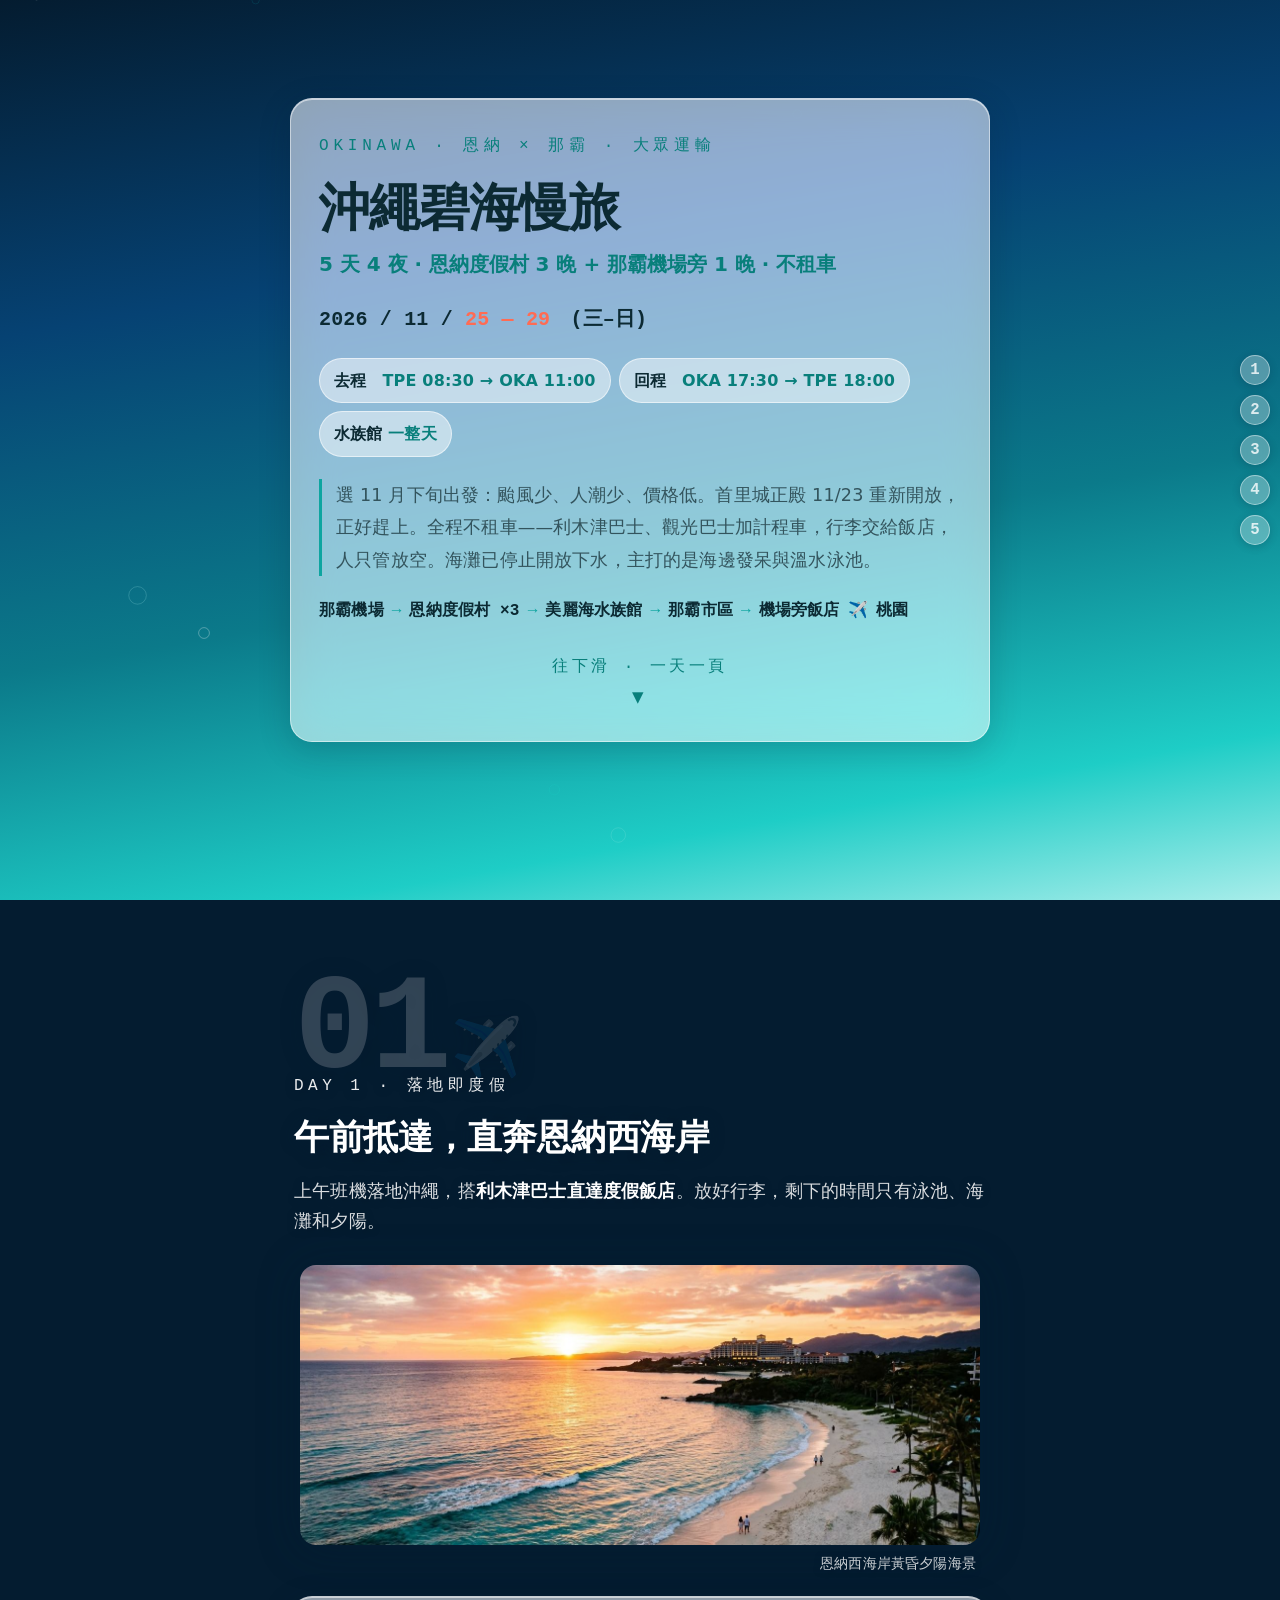
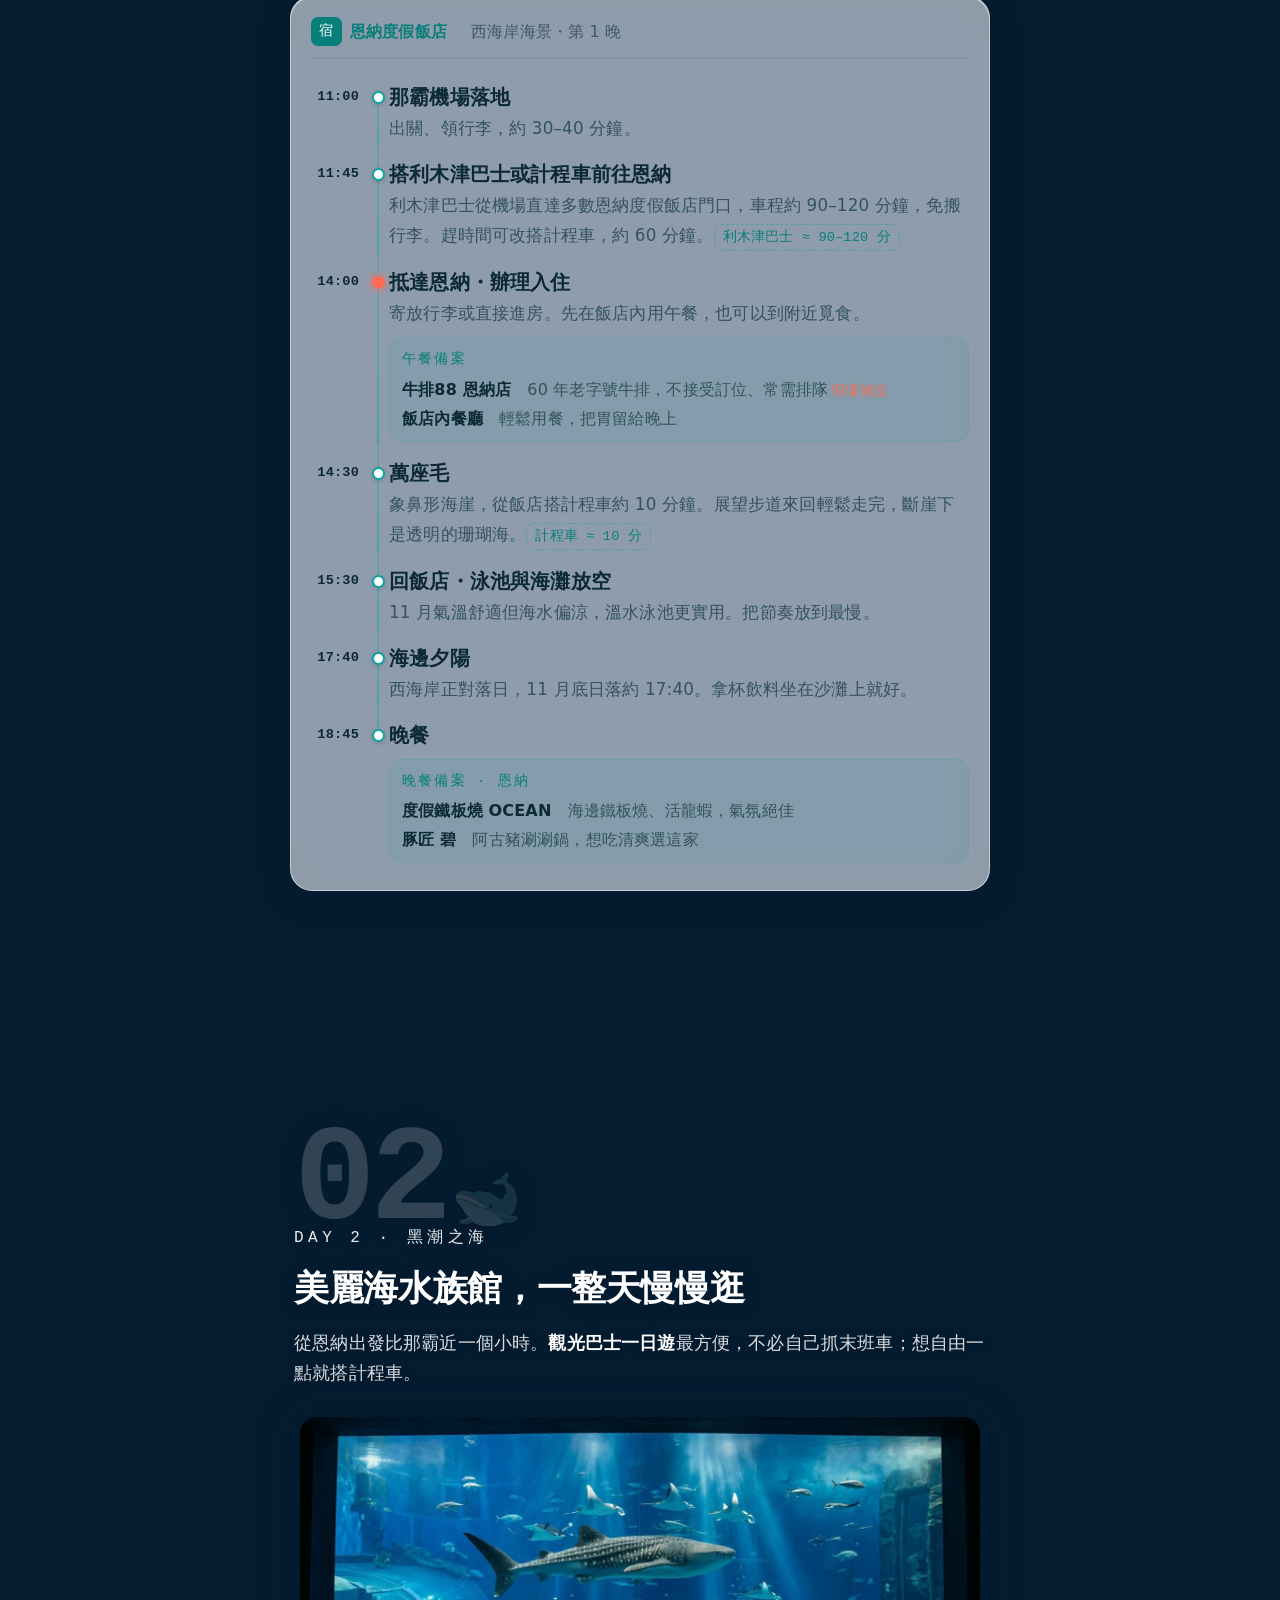
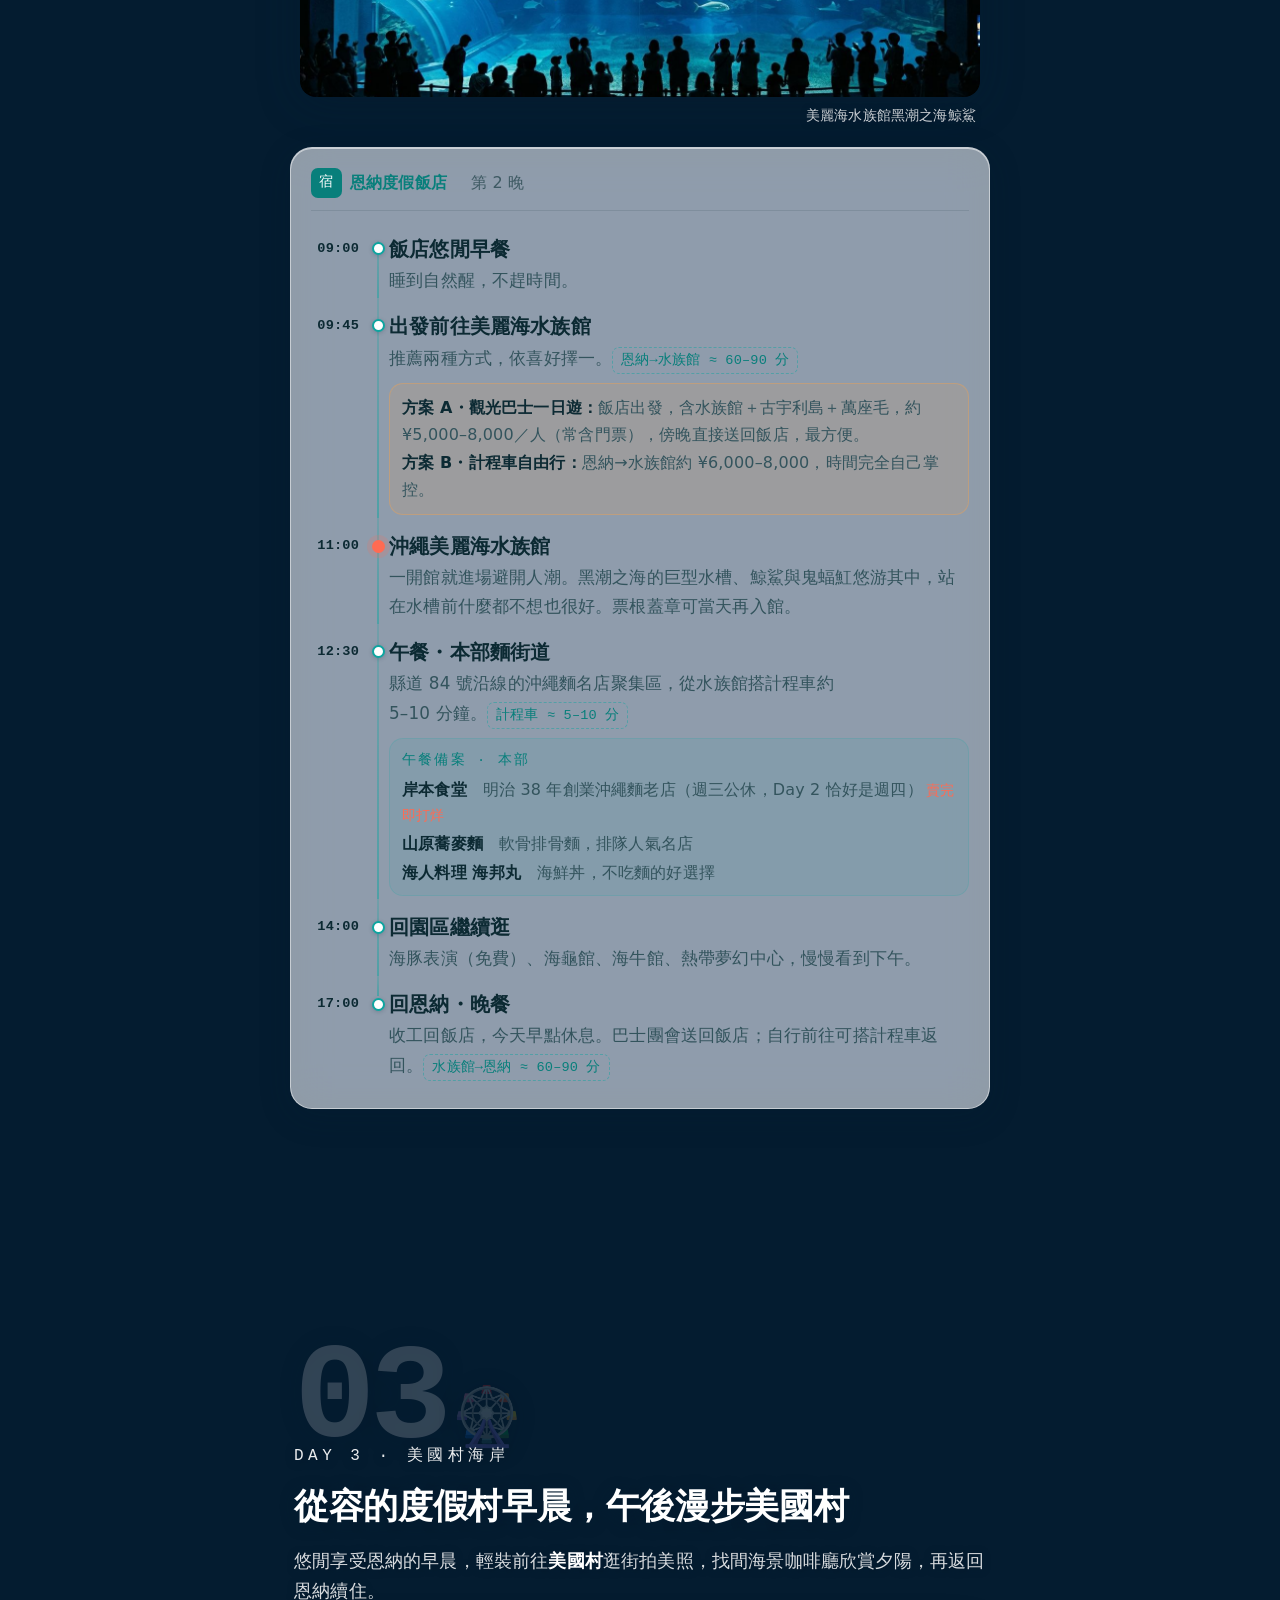
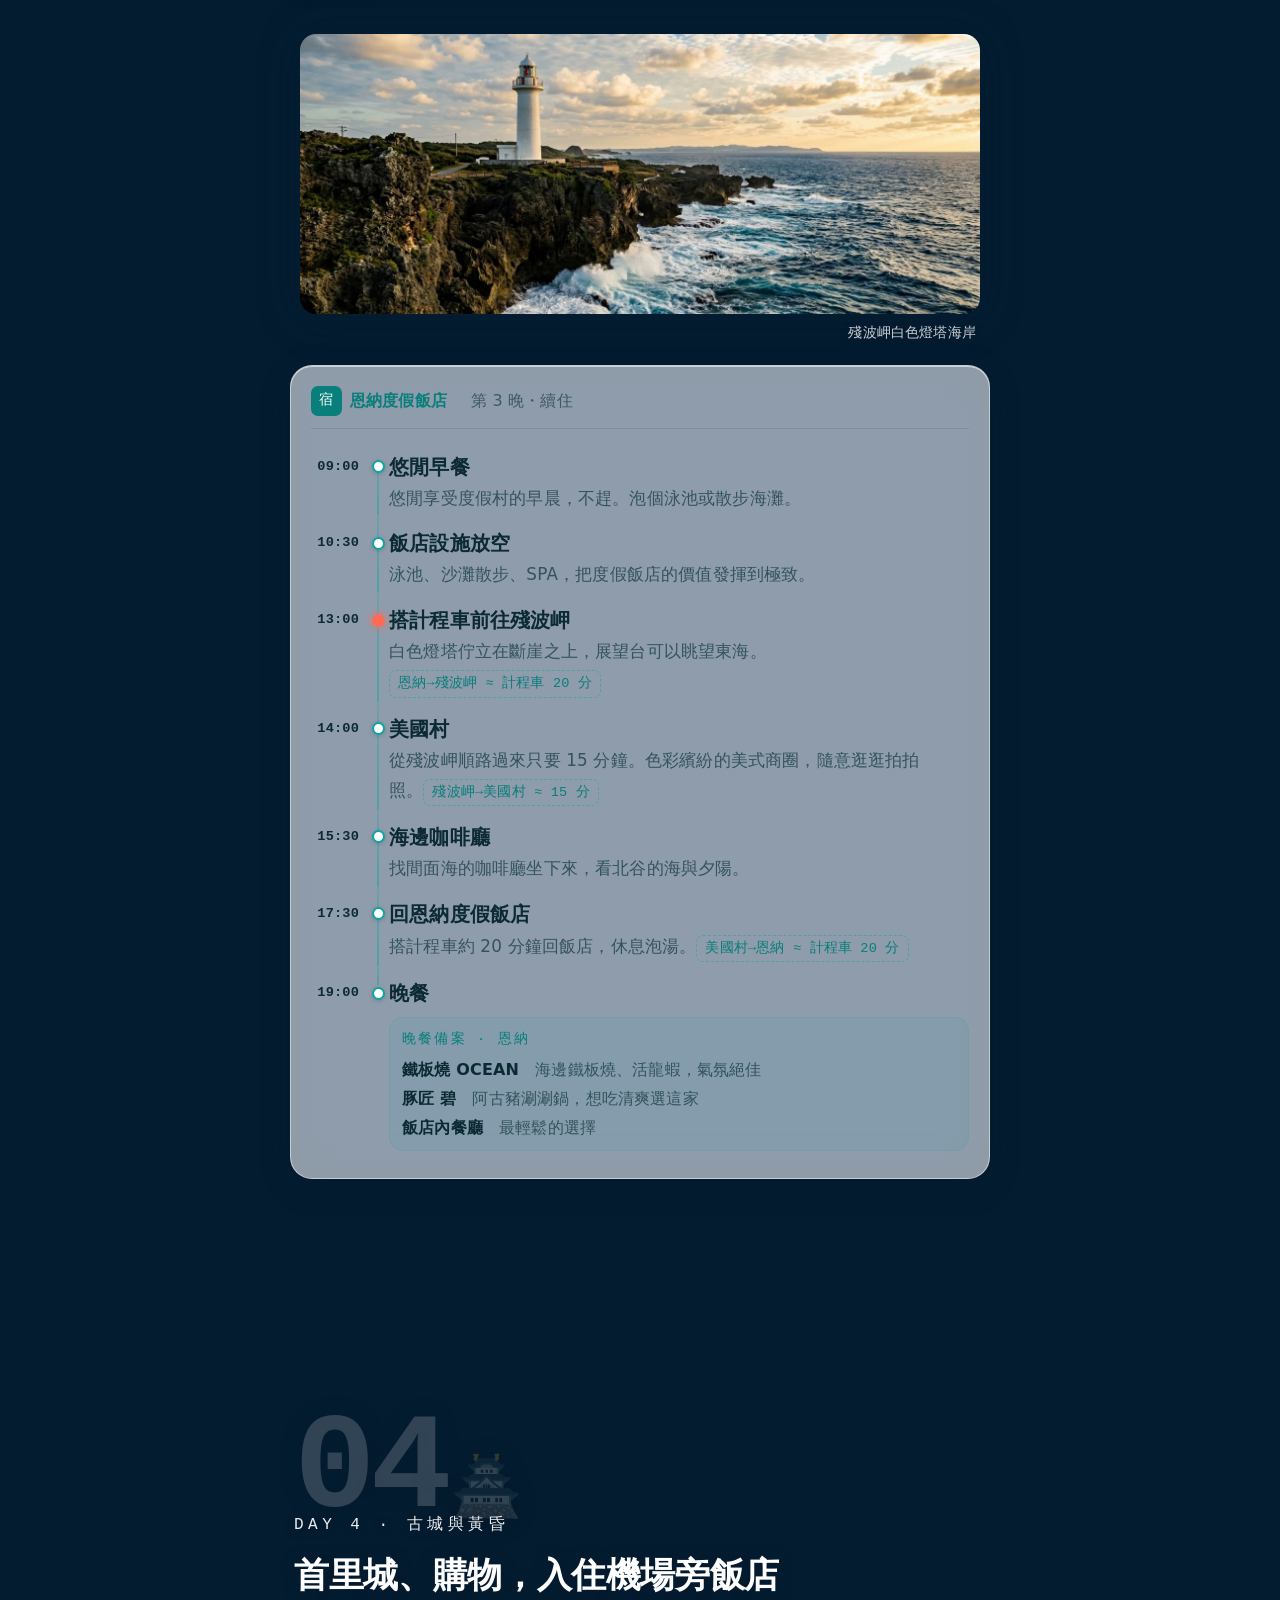
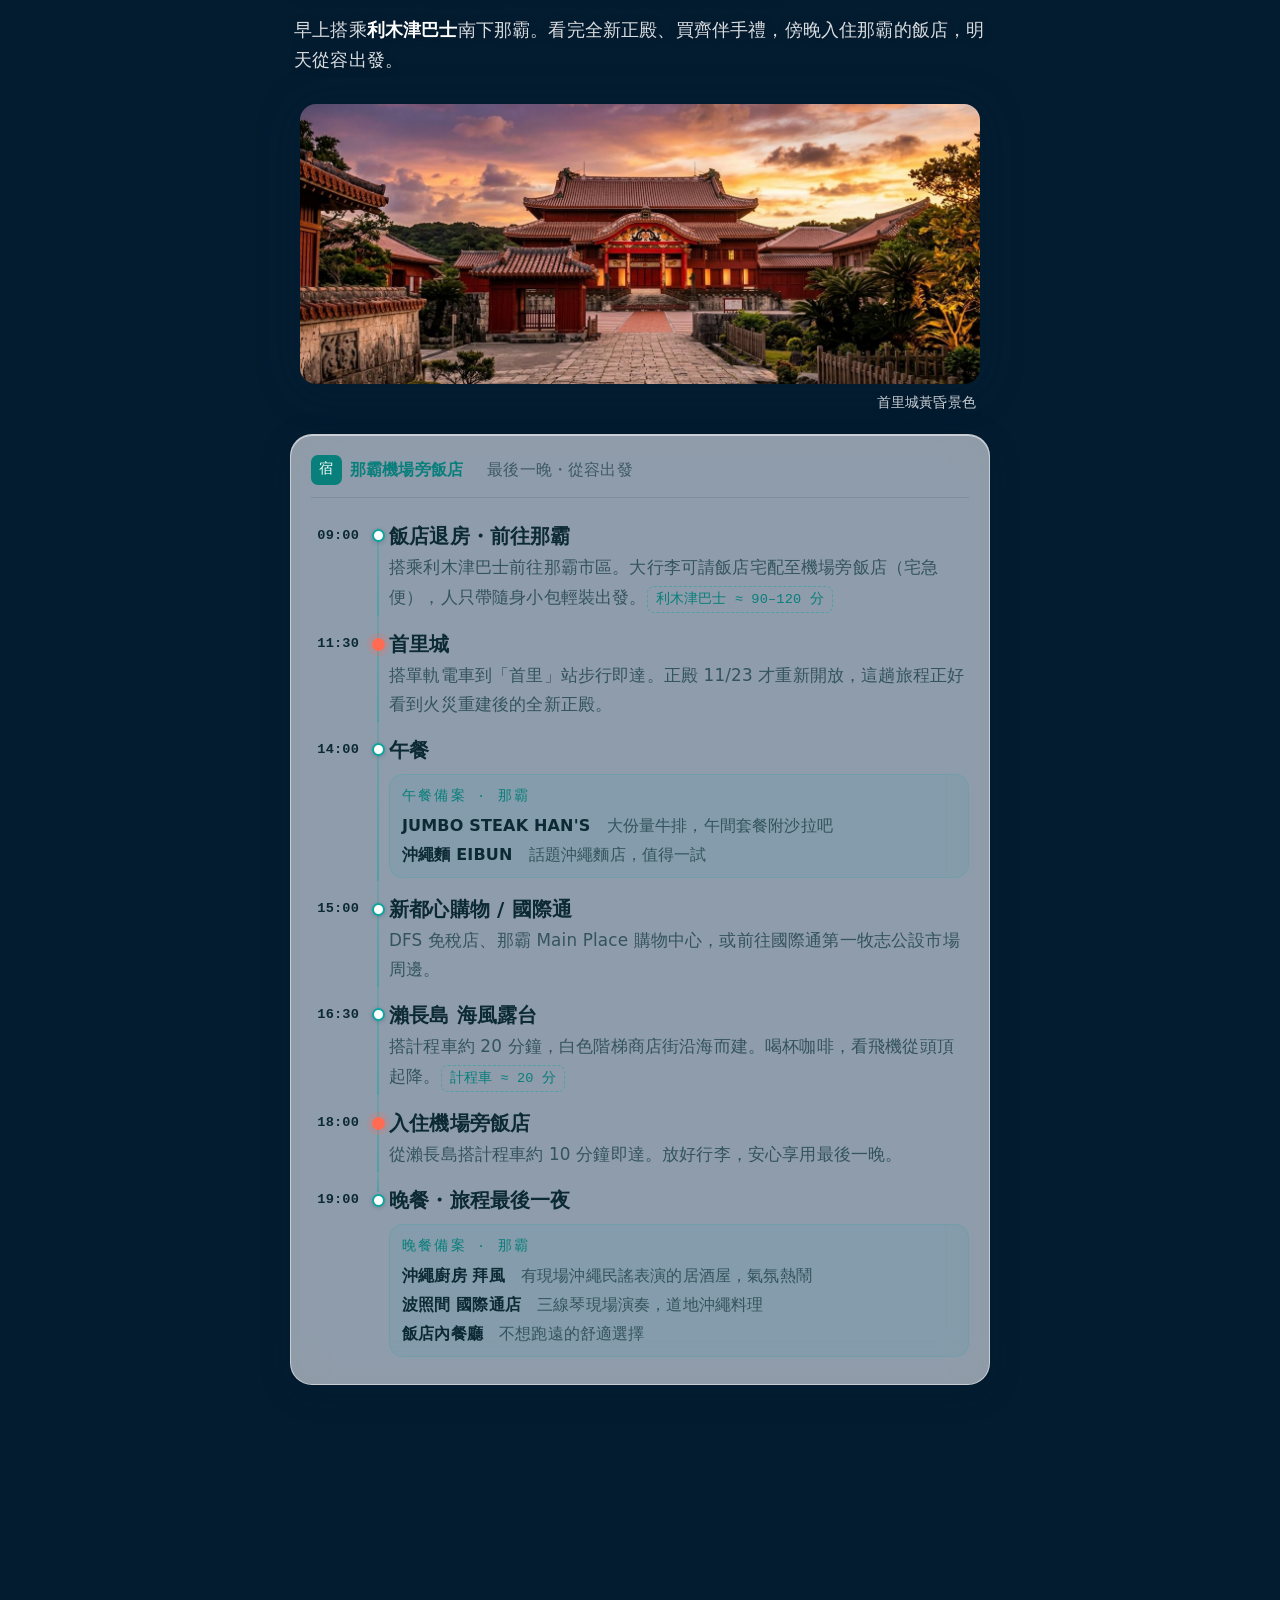
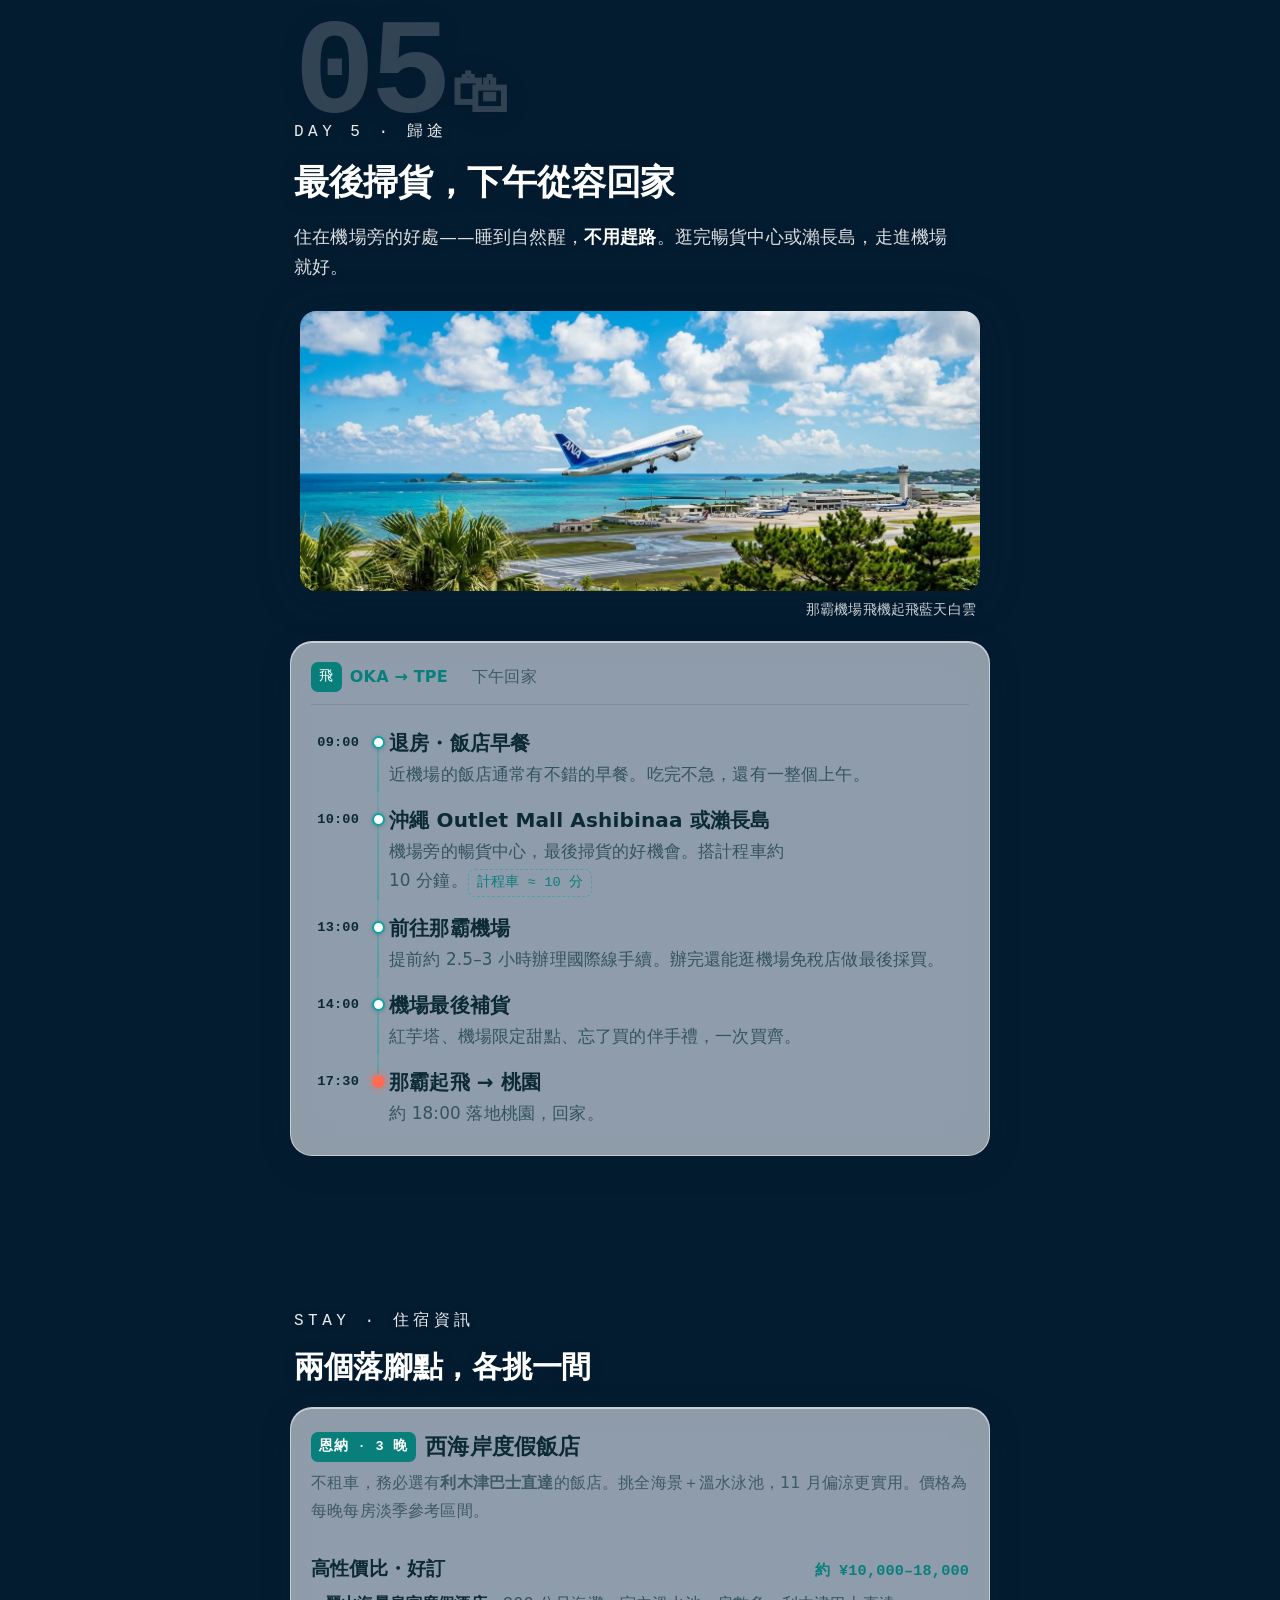
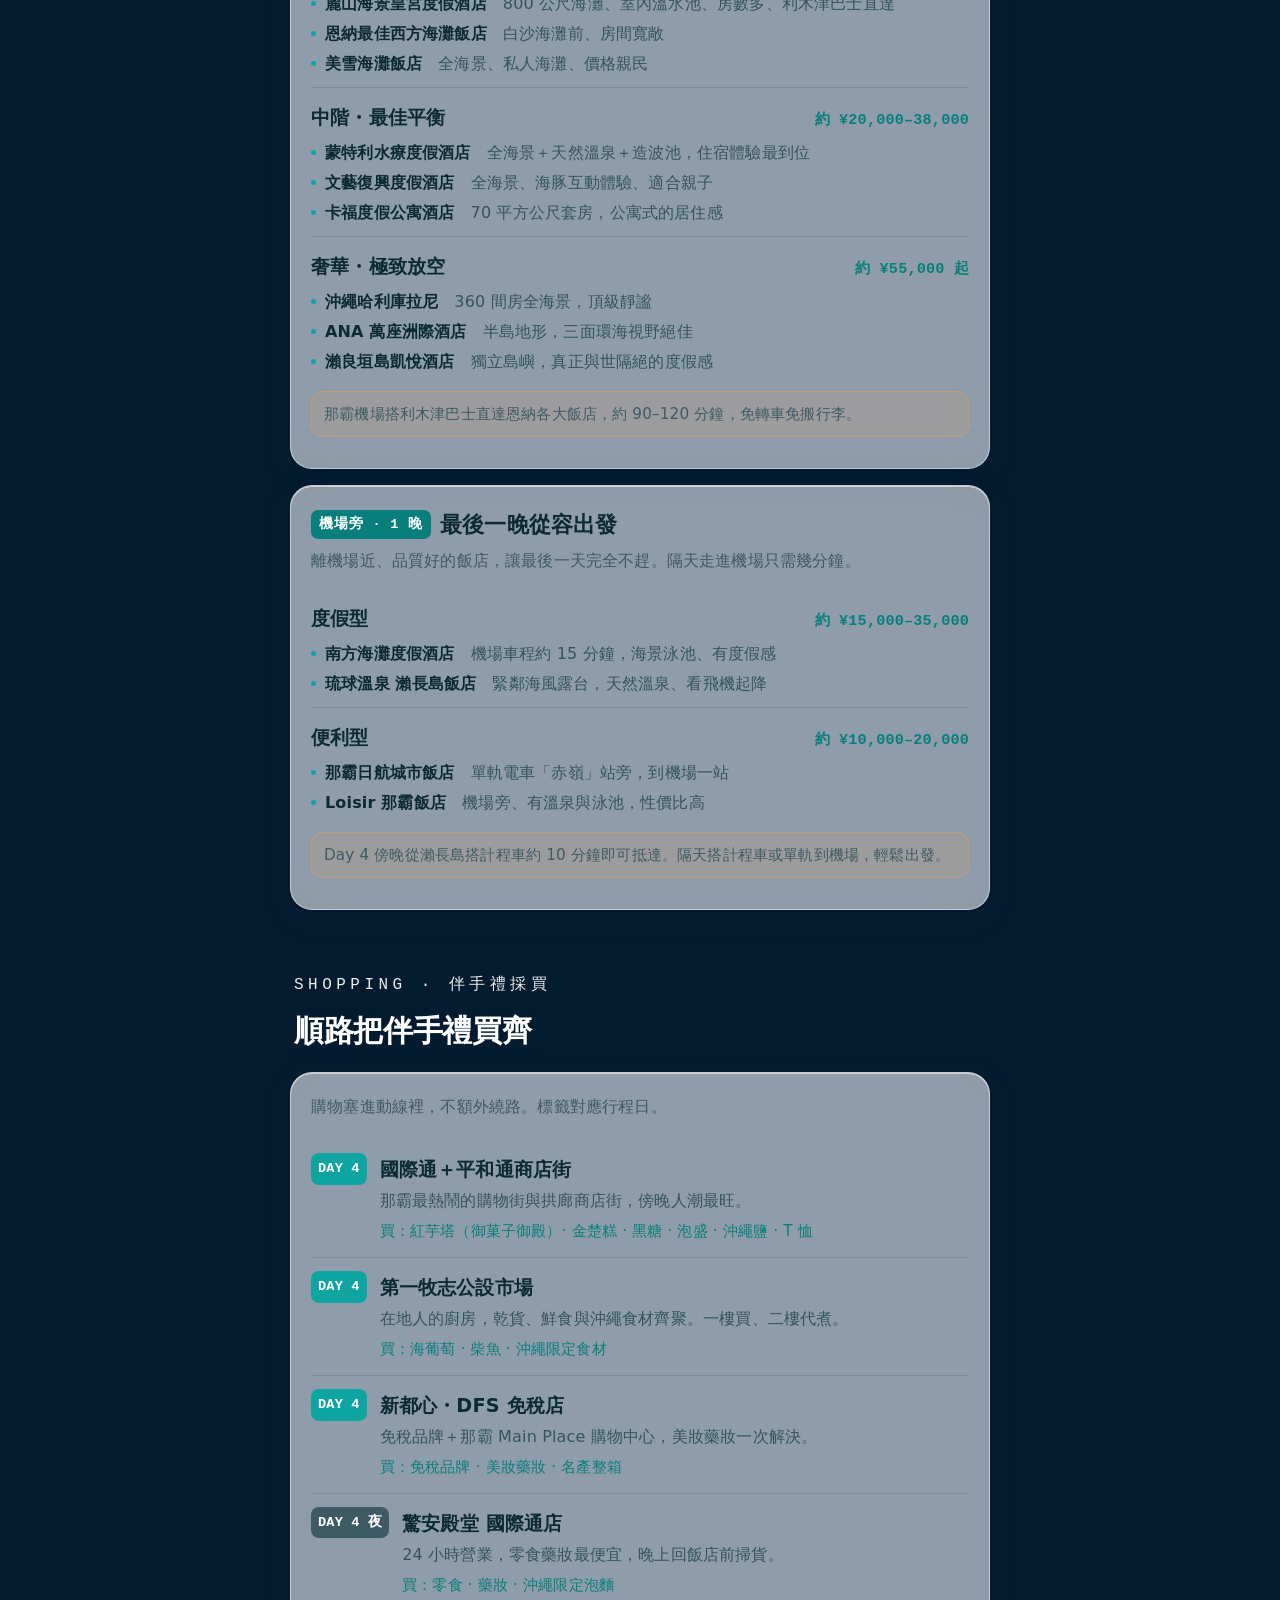
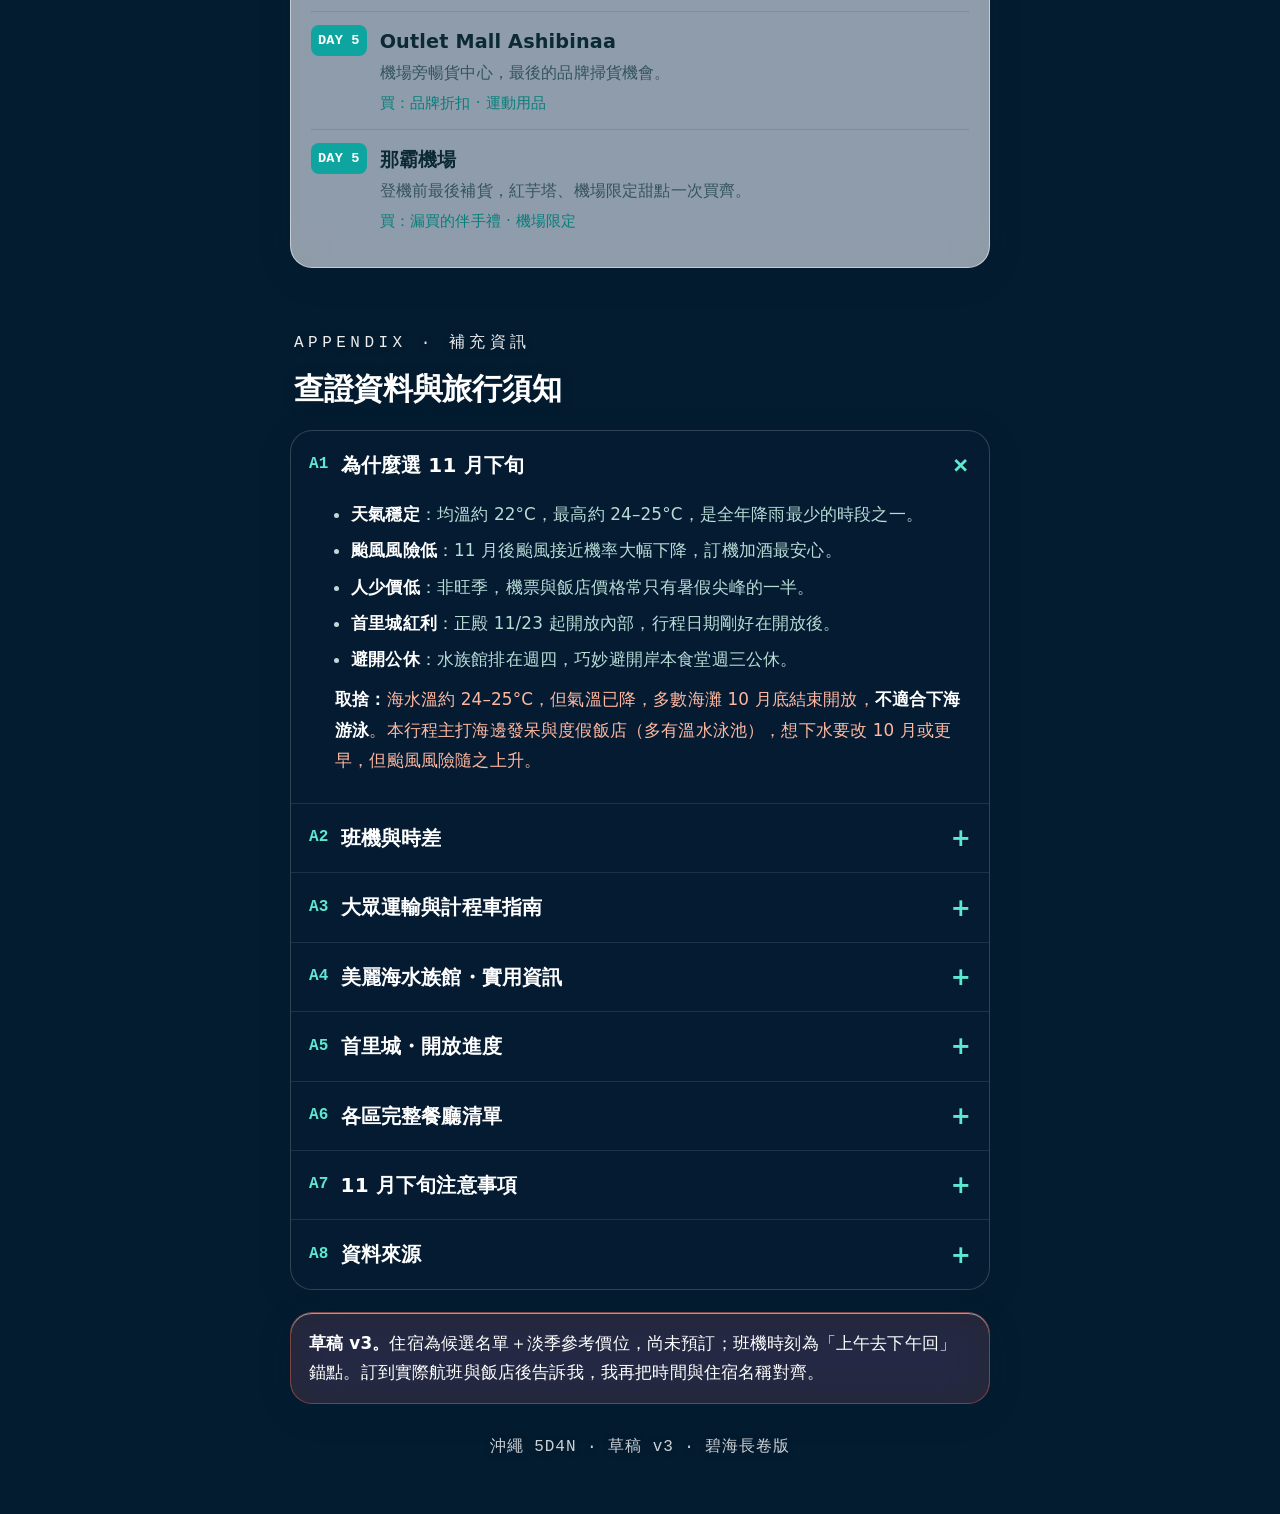
==== 2026okinawa/index.html @ 2454b736 "chore: tweak wording and remove Adventure World from Wakayama" ====
﻿<!DOCTYPE html>
<html lang="zh-Hant">
<head>
<meta charset="UTF-8">
<meta name="viewport" content="width=device-width, initial-scale=1.0, viewport-fit=cover">
<title>沖繩 5天4夜・恩納 × 那霸｜2026.11.25–29</title>
<meta name="theme-color" content="#064273">
<style>
  :root{
    --sans:-apple-system,BlinkMacSystemFont,"SF Pro Text","SF Pro Display","Helvetica Neue","PingFang TC","Microsoft JhengHei",system-ui,sans-serif;
    --mono:ui-monospace,"SF Mono","Menlo","Roboto Mono",monospace;
    --ink:#0c2a33;
    --ink-soft:#33545d;
    --ink-faint:#3e5a63;
    --line:rgba(12,42,51,.12);
    --glass:rgba(255,255,255,.56);
    --glass-strong:rgba(255,255,255,.72);
    --glass-dark:rgba(6,28,48,.78);
    --accent:#0ea5a0;
    --accent-deep:#087f7b;
    --coral:#ff6b53;
    --gold:#f0a050;
    --radius:22px;
  }
  *{box-sizing:border-box;-webkit-tap-highlight-color:transparent;}
  html{scroll-behavior:smooth;}
  body{
    margin:0;color:var(--ink);font-family:var(--sans);
    line-height:1.72;font-size:1.05rem;letter-spacing:.01em;line-break:strict;
    -webkit-font-smoothing:antialiased;text-rendering:optimizeLegibility;
    padding-bottom:40px;overflow-x:hidden;background:#041c30;
  }

  /* ===== 每日天空漸變 ===== */
  .sky{position:fixed;inset:0;z-index:-3;}
  .skyl{position:absolute;inset:0;opacity:0;transition:opacity 1.6s ease;}
  .skyl.on{opacity:1;}
  .sky-hero{background:linear-gradient(170deg,#041c30 0%,#064273 30%,#0b7a8a 60%,#1ecdc6 85%,#a8edea 100%);}
  .sky-d1{background:linear-gradient(170deg,#052a4a 0%,#0b6e8a 35%,#1cb5a0 65%,#f0d08a 92%,#f5b04a 100%);}
  .sky-d2{background:linear-gradient(170deg,#020e2a 0%,#041e50 32%,#063a78 58%,#0a5590 78%,#1088b0 100%);}
  .sky-d3{background:linear-gradient(170deg,#064273 0%,#0a8a7a 38%,#30c9a0 68%,#b8e8c8 90%,#e0f5e8 100%);}
  .sky-d4{background:linear-gradient(170deg,#1a0a30 0%,#3a1860 30%,#8a3070 55%,#e06040 78%,#f5b040 100%);}
  .sky-d5{background:linear-gradient(170deg,#0a2040 0%,#2a4a6a 35%,#6a8090 60%,#c0b8a0 80%,#e8dcc0 100%);}
  #ocean-canvas{position:fixed;inset:0;z-index:-1;pointer-events:none;}

  .wrap{max-width:740px;margin:0 auto;padding:0 20px;}

  .glass{
    background:var(--glass);
    -webkit-backdrop-filter:blur(22px) saturate(180%);
    backdrop-filter:blur(22px) saturate(180%);
    border:1px solid rgba(255,255,255,.5);
    border-radius:var(--radius);
    box-shadow:0 8px 32px rgba(4,28,48,.2),inset 0 1px 0 rgba(255,255,255,.55);
  }

  /* ===== hero ===== */
  header.hero{min-height:94svh;display:flex;align-items:center;padding:max(34px,env(safe-area-inset-top)) 0 40px;}
  .hero .glass{padding:34px 28px 30px;}
  .eyebrow{font-family:var(--mono);font-size:1rem;letter-spacing:.3em;text-transform:uppercase;color:var(--accent-deep);margin:0 0 18px;}
  .hero h1{font-size:clamp(2.1rem,8.5vw,3.2rem);font-weight:800;line-height:1.1;margin:0;letter-spacing:-.02em;text-wrap:balance;}
  .hero h1 small{display:block;font-size:clamp(1.1rem,3.2vw,1.25rem);font-weight:600;color:var(--accent-deep);margin-top:14px;letter-spacing:0;line-height:1.5;}
  .hero .dates{font-family:var(--mono);font-size:clamp(1.05rem,4vw,1.25rem);font-weight:700;margin:24px 0 0;color:var(--ink);}
  .hero .dates b{color:var(--coral);}
  .seg{display:flex;flex-wrap:wrap;gap:8px;margin-top:20px;}
  .seg span{font-size:1rem;font-weight:600;padding:8px 14px;border-radius:999px;background:rgba(255,255,255,.48);border:1px solid rgba(255,255,255,.55);color:var(--ink);}
  .seg span b{color:var(--accent-deep);}
  .hook{margin:22px 0 0;padding-left:14px;border-left:3px solid var(--accent);color:var(--ink-soft);font-size:1.1rem;line-height:1.85;}
  .route{display:flex;flex-wrap:wrap;align-items:center;gap:8px;margin-top:22px;font-family:var(--mono);font-size:1rem;color:var(--ink-soft);}
  .route b{color:var(--ink);}
  .route i{color:var(--accent);font-style:normal;}
  .scrolldown{display:flex;flex-direction:column;align-items:center;gap:6px;margin-top:28px;color:var(--accent-deep);font-family:var(--mono);font-size:1rem;letter-spacing:.22em;}
  .scrolldown .arr{font-size:1.45rem;line-height:1;animation:bob 2.4s ease-in-out infinite;}
  @keyframes bob{0%,100%{transform:translateY(0);}50%{transform:translateY(8px);}}

  /* ===== scene illustrations (images per day) ===== */
  .scene{width:100%;max-width:680px;margin:0 auto 20px;display:block;opacity:.88;}
  .scene img{width:100%;height:280px;object-fit:cover;display:block;border-radius:16px;filter:drop-shadow(0 4px 20px rgba(4,28,48,.3));}

  /* ===== day sections ===== */
  .dsec{min-height:100svh;padding:14svh 0 10svh;scroll-margin-top:0;position:relative;}
  .dhead{position:relative;margin-bottom:28px;padding-left:4px;}
  .dhead .big{font-family:var(--mono);font-weight:800;font-size:clamp(4.8rem,22vw,8.5rem);line-height:.88;color:rgba(255,255,255,.18);letter-spacing:-.04em;text-shadow:0 2px 24px rgba(4,28,48,.15);user-select:none;}
  .dhead .ttl{position:relative;margin-top:-1.1em;}
  .dhead .lbl{font-family:var(--mono);font-size:1rem;letter-spacing:.28em;text-transform:uppercase;color:rgba(255,255,255,.92);margin:0 0 6px;text-shadow:0 1px 8px rgba(4,28,48,.5);}
  .dhead h2{font-size:clamp(1.5rem,6vw,2.2rem);font-weight:800;margin:0;color:#fff;letter-spacing:-.01em;text-shadow:0 2px 16px rgba(4,28,48,.45);text-wrap:balance;}
  .dhead .sub{margin:10px 0 0;color:rgba(255,255,255,.85);font-size:1.1rem;line-height:1.7;text-shadow:0 1px 8px rgba(4,28,48,.4);}
  .dhead .sub b{color:#fff;}

  .day{padding:20px 20px 10px;margin-bottom:16px;}
  .day-stay{display:flex;align-items:center;gap:8px;font-size:1rem;color:var(--ink-faint);padding-bottom:12px;border-bottom:1px solid var(--line);margin-bottom:4px;}
  .day-stay b{color:var(--accent-deep);font-weight:700;}
  .day-stay .tag{font-family:var(--mono);font-size:0.85rem;color:#fff;background:var(--accent-deep);padding:3px 8px;border-radius:7px;letter-spacing:.06em;}

  .tl{position:relative;padding:6px 0 14px;}
  .stop{position:relative;padding:13px 0 3px 78px;}
  .stop::before{content:"";position:absolute;left:66px;top:0;bottom:0;width:2px;background:linear-gradient(rgba(14,165,160,.22),rgba(14,165,160,.5));}
  .stop:first-child::before{top:20px;}
  .stop:last-child::before{height:20px;bottom:auto;}
  .stop .node{position:absolute;left:60.5px;top:calc(6.5px + .9375rem);width:13px;height:13px;border-radius:50%;background:#fff;border:2px solid var(--accent);z-index:2;box-shadow:0 1px 4px rgba(4,28,48,.2);}
  .stop.key .node{background:var(--coral);border-color:var(--coral);box-shadow:0 0 0 5px rgba(255,107,83,.18);}
  .stop .time{position:absolute;left:0;top:13px;line-height:calc(1.25rem * 1.5);width:48px;text-align:right;font-family:var(--mono);font-size:0.85rem;font-weight:700;color:var(--ink);}
  .stop h4{margin:0 0 2px;font-size:1.25rem;line-height:1.5;font-weight:700;}
  .stop p{margin:0;color:var(--ink-soft);font-size:1.05rem;}
  .transit{display:inline-block;margin-top:4px;font-family:var(--mono);font-size:0.85rem;color:var(--accent-deep);border:1px dashed rgba(14,165,160,.45);border-radius:7px;padding:1px 8px;white-space:nowrap;}
  .meal{margin-top:9px;background:rgba(14,165,160,.08);border:1px solid rgba(14,165,160,.16);border-radius:14px;padding:10px 12px;}
  .meal .mh{font-family:var(--mono);font-size:0.85rem;letter-spacing:.16em;text-transform:uppercase;color:var(--accent-deep);margin:0 0 6px;}
  .meal ul{margin:0;padding:0;list-style:none;display:flex;flex-direction:column;gap:5px;}
  .meal li{font-size:1rem;color:var(--ink-soft);line-height:1.5;}
  .meal li b{color:var(--ink);}
  .meal li .t{font-family:var(--mono);font-size:0.85rem;color:var(--coral);margin-left:3px;}
  .planb{margin-top:9px;background:rgba(240,160,80,.14);border:1px solid rgba(240,160,80,.4);border-radius:14px;padding:10px 12px;font-size:1rem;color:var(--ink-soft);}
  .planb b{color:var(--ink);}

  /* ===== stay / shop / appendix ===== */
  .sec{padding-top:46px;scroll-margin-top:14px;}
  .sec>.lbl{font-family:var(--mono);font-size:1rem;letter-spacing:.28em;text-transform:uppercase;color:rgba(255,255,255,.92);margin:0 0 6px;padding-left:4px;text-shadow:0 1px 6px rgba(4,28,48,.4);}
  .sec>h2{font-size:clamp(1.4rem,5.4vw,1.9rem);font-weight:800;margin:0 0 14px;color:#fff;padding-left:4px;letter-spacing:-.01em;text-shadow:0 2px 12px rgba(4,28,48,.35);}
  .card{padding:20px 20px 16px;margin-bottom:16px;}
  .card h3.area{font-size:1.35rem;font-weight:700;margin:0 0 4px;display:flex;align-items:center;gap:9px;}
  .card h3.area .pin{font-family:var(--mono);font-size:0.85rem;color:#fff;background:var(--accent-deep);padding:3px 8px;border-radius:7px;letter-spacing:.06em;}
  .card .note{font-size:1rem;color:var(--ink-faint);margin:0 0 14px;}
  .tier{border-top:1px solid var(--line);padding:13px 0 3px;}
  .tier:first-of-type{border-top:none;}
  .tier .th{display:flex;align-items:baseline;gap:8px;margin-bottom:7px;}
  .tier .th .name{font-weight:700;font-size:1.2rem;}
  .tier .th .px{margin-left:auto;font-family:var(--mono);font-size:0.95rem;font-weight:700;color:var(--accent-deep);white-space:nowrap;}
  .tier ul{margin:0 0 8px;padding:0;list-style:none;display:flex;flex-direction:column;gap:6px;}
  .tier li{font-size:1rem;color:var(--ink-soft);line-height:1.5;padding-left:14px;position:relative;}
  .tier li::before{content:"";position:absolute;left:0;top:.62em;width:5px;height:5px;border-radius:50%;background:var(--accent);}
  .tier li b{color:var(--ink);font-weight:600;}
  .pxbar{font-size:0.95rem;color:var(--ink-faint);background:rgba(240,160,80,.14);border:1px solid rgba(240,160,80,.38);border-radius:12px;padding:9px 12px;margin-top:6px;}

  .shoplist{padding:6px 0 4px;}
  .shop{display:flex;gap:13px;padding:13px 0;border-top:1px solid var(--line);}
  .shop:first-child{border-top:none;}
  .shop .when{font-family:var(--mono);font-size:0.85rem;font-weight:700;color:#fff;background:var(--accent);border-radius:8px;padding:4px 7px;height:fit-content;white-space:nowrap;}
  .shop .when.opt{background:var(--ink-faint);}
  .shop h4{margin:0 0 3px;font-size:1.2rem;font-weight:700;}
  .shop p{margin:0;font-size:1rem;color:var(--ink-soft);line-height:1.55;}
  .shop .buy{display:block;margin-top:4px;font-size:0.95rem;color:var(--accent-deep);}

  .supp .panel{background:var(--glass-dark);-webkit-backdrop-filter:blur(22px) saturate(160%);backdrop-filter:blur(22px) saturate(160%);border:1px solid rgba(255,255,255,.18);border-radius:var(--radius);box-shadow:0 8px 30px rgba(4,28,48,.28);overflow:hidden;color:#d8f0ec;}
  .supp details{border-bottom:1px solid rgba(255,255,255,.1);}
  .supp details:last-child{border-bottom:none;}
  .supp summary{cursor:pointer;list-style:none;padding:17px 18px;font-weight:700;font-size:1.25rem;color:#fff;display:flex;align-items:center;gap:12px;}
  .supp summary::-webkit-details-marker{display:none;}
  .supp summary .ix{font-family:var(--mono);font-size:1rem;color:#5ee8d0;}
  .supp summary .pl{margin-left:auto;font-size:1.5rem;color:#5ee8d0;transition:transform .25s;line-height:1;}
  .supp details[open] summary .pl{transform:rotate(45deg);}
  .supp .body{padding:0 18px 18px 44px;color:#b8dcd6;font-size:1.05rem;line-height:1.8;}
  .supp .body p{margin:0 0 10px;}
  .supp .body ul{margin:0 0 10px;padding-left:16px;}
  .supp .body li{margin:0 0 6px;}
  .supp .body b{color:#fff;}
  .supp .body .warn{color:#ffb8a0;}
  .supp .body .m{color:#5ee8d0;font-family:var(--mono);}
  .dt{width:100%;border-collapse:collapse;font-size:1rem;margin:2px 0 10px;font-variant-numeric:tabular-nums;}
  .dt td{border-bottom:1px solid rgba(255,255,255,.1);padding:7px 5px;vertical-align:top;}
  .dt td:first-child{color:#fff;font-family:var(--mono);width:40%;}

  .draft{padding:16px 18px;margin:22px 0 0;background:rgba(255,107,83,.14);border:1px solid rgba(255,107,83,.4);border-radius:var(--radius);}
  .draft,.draft *{color:#fff;}

  /* ===== 右側日程導覽 ===== */
  .rail{position:fixed;right:10px;top:50%;transform:translateY(-50%);z-index:50;display:flex;flex-direction:column;gap:10px;}
  .rail a{display:flex;align-items:center;justify-content:center;width:30px;height:30px;border-radius:50%;
    background:rgba(255,255,255,.3);border:1px solid rgba(255,255,255,.45);
    -webkit-backdrop-filter:blur(10px);backdrop-filter:blur(10px);
    font-family:var(--mono);font-size:0.98rem;font-weight:700;color:rgba(255,255,255,.8);text-decoration:none;
    transition:all .35s;box-shadow:0 2px 8px rgba(4,28,48,.2);}
  .rail a.active{background:rgba(255,255,255,.92);color:var(--accent-deep);transform:scale(1.28);box-shadow:0 3px 14px rgba(4,28,48,.35);}
  

  footer.foot{text-align:center;color:rgba(255,255,255,.8);font-family:var(--mono);font-size:1rem;letter-spacing:.06em;padding:30px 0 14px;text-shadow:0 1px 6px rgba(4,28,48,.4);}

  :focus-visible{outline:3px solid #fff;outline-offset:2px;border-radius:6px;}
  .reveal{opacity:0;transform:translateY(24px);transition:opacity .65s ease,transform .65s ease;}
  .reveal.in{opacity:1;transform:none;}
  @media(prefers-reduced-motion:reduce){
    .reveal{opacity:1;transform:none;transition:none;}
    html{scroll-behavior:auto;}
    .scrolldown .arr{animation:none;}
    .skyl{transition:none;}
  }
  @media(max-width:520px){
    .stop{padding-left:64px;}
    .stop::before{left:52px;}
    .stop .node{left:46.5px;}
    .stop .time{width:42px;font-size:.8rem;}
  }

  @media(max-width:600px){
    :root{--glass:rgba(255,255,255,.8);}
    .glass{-webkit-backdrop-filter:blur(12px) saturate(160%);backdrop-filter:blur(12px) saturate(160%);}
  }
  @supports not (backdrop-filter:blur(1px)){
    .glass{background:rgba(255,255,255,.93);}
  }

  p{text-wrap:pretty;}
  .nb{white-space:nowrap;}

  .dhead .big .emo{font-size:.42em;letter-spacing:0;vertical-align:baseline;margin-left:.08em;filter:drop-shadow(0 2px 8px rgba(0,0,0,.3));}

  .scene .scap{margin:6px 4px 0;font-size:.9rem;color:rgba(255,255,255,.85);text-align:right;text-shadow:0 1px 6px rgba(4,28,48,.5);}

  @media(max-width:600px){
    .rail{right:auto;left:50%;top:auto;bottom:12px;transform:translateX(-50%);
      flex-direction:row;gap:8px;padding:6px 10px;border-radius:999px;
      background:rgba(10,20,30,.6);
      -webkit-backdrop-filter:blur(10px);backdrop-filter:blur(10px);}
    .rail a{width:38px;height:38px;font-size:.95rem;
      background:rgba(255,255,255,.16);color:#fff;}
    .rail a.active{background:#fff;color:var(--accent-deep);transform:none;}
    body{padding-bottom:88px;}
    .dsec{min-height:auto;padding:9svh 0 7svh;}
    .dhead .lbl,.sec>.lbl{letter-spacing:.15em;}
  }

  @media(prefers-reduced-motion:no-preference){
    .scene img{animation:kb 9s ease-out both;}
    @keyframes kb{from{transform:scale(1.06);}to{transform:scale(1);}}
  }

  #pbar{position:fixed;top:0;left:0;height:3px;width:0;background:var(--accent);z-index:99;}
</style>
</head>
<body>
<div id="pbar"></div>

<div class="sky" aria-hidden="true">
  <div class="skyl sky-hero on" data-sky="hero"></div>
  <div class="skyl sky-d1" data-sky="d1"></div>
  <div class="skyl sky-d2" data-sky="d2"></div>
  <div class="skyl sky-d3" data-sky="d3"></div>
  <div class="skyl sky-d4" data-sky="d4"></div>
  <div class="skyl sky-d5" data-sky="d5"></div>
</div>
<canvas id="ocean-canvas" aria-hidden="true"></canvas>

<!-- ============ HERO ============ -->
<header class="hero" data-day="hero"><div class="wrap reveal">
  <div class="glass">
    <p class="eyebrow">Okinawa · 恩納 × 那霸 · 大眾運輸</p>
    <h1>沖繩碧海慢旅<small>5 天 4 夜 ‧ 恩納度假村 3 晚 + 那霸機場旁 1 晚 ‧ 不租車</small></h1>
    <p class="dates">2026 / 11 / <b>25 — 29</b>　(三–日)</p>
    <div class="seg">
      <span>去程　<b>TPE 08:30 → OKA 11:00</b></span>
      <span>回程　<b>OKA 17:30 → TPE 18:00</b></span>
      <span>水族館 <b>一整天</b></span>
    </div>
    <p class="hook">選 11 月下旬出發：颱風少、人潮少、價格低。首里城正殿 <span class="nb">11/23</span> 重新開放，正好趕上。全程不租車——利木津巴士、觀光巴士加計程車，行李交給飯店，人只管放空。海灘已停止開放下水，主打的是海邊發呆與溫水泳池。</p>
    <p class="route"><b>那霸機場</b><i>→</i><b>恩納度假村 ×3</b><i>→</i><b>美麗海水族館</b><i>→</i><b>那霸市區</b><i>→</i><b>機場旁飯店</b><i>✈&#xFE0F;</i><b>桃園</b></p>
    <div class="scrolldown"><span>往下滑 · 一天一頁</span><span class="arr">▾</span></div>
  </div>
</div></header>

<main>

  <!-- ============ DAY 1 ============ -->
  <section class="dsec" data-day="d1" id="d1"><div class="wrap">
    <div class="dhead reveal">
      <div class="big">01<span class="emo">✈&#xFE0F;</span></div>
      <div class="ttl">
        <p class="lbl">Day 1 · 落地即度假</p>
        <h2>午前抵達，直奔恩納西海岸</h2>
        <p class="sub">上午班機落地沖繩，搭<b>利木津巴士直達度假飯店</b>。放好行李，剩下的時間只有泳池、海灘和夕陽。</p>
      </div>
    </div>

    <!-- Scene: resort sunset silhouette -->
    <div class="scene reveal">
      <img src="images/day1.jpg" alt="恩納西海岸黃昏夕陽海景">
      <p class="scap">恩納西海岸黃昏夕陽海景</p>
    </div>

    <div class="glass day reveal">
      <div class="day-stay"><span class="tag">宿</span><b>恩納度假飯店</b>　西海岸海景・第 1 晚</div>
      <div class="tl">
        <div class="stop"><span class="time">11:00</span><span class="node"></span><h4>那霸機場落地</h4><p>出關、領行李，約 <span class="nb">30–40 分鐘</span>。</p></div>
        <div class="stop"><span class="time">11:45</span><span class="node"></span><h4>搭利木津巴士或計程車前往恩納</h4><p>利木津巴士從機場直達多數恩納度假飯店門口，車程約 <span class="nb">90–120 分鐘</span>，免搬行李。趕時間可改搭計程車，約 <span class="nb">60 分鐘</span>。<span class="transit">利木津巴士 ≈ <span class="nb">90–120 分</span></span></p></div>
        <div class="stop key"><span class="time">14:00</span><span class="node"></span><h4>抵達恩納・辦理入住</h4><p>寄放行李或直接進房。先在飯店內用午餐，也可以到附近覓食。</p>
          <div class="meal"><p class="mh">午餐備案</p><ul><li><b>牛排88 恩納店</b>　60 年老字號牛排，不接受訂位、常需排隊<span class="t">現場候位</span></li><li><b>飯店內餐廳</b>　輕鬆用餐，把胃留給晚上</li></ul></div>
        </div>
        <div class="stop"><span class="time">14:30</span><span class="node"></span><h4>萬座毛</h4><p>象鼻形海崖，從飯店搭計程車約 <span class="nb">10 分鐘</span>。展望步道來回輕鬆走完，斷崖下是透明的珊瑚海。<span class="transit">計程車 ≈ 10 分</span></p></div>
        <div class="stop"><span class="time">15:30</span><span class="node"></span><h4>回飯店・泳池與海灘放空</h4><p>11 月氣溫舒適但海水偏涼，溫水泳池更實用。把節奏放到最慢。</p></div>
        <div class="stop"><span class="time">17:40</span><span class="node"></span><h4>海邊夕陽</h4><p>西海岸正對落日，11 月底日落約 17:40。拿杯飲料坐在沙灘上就好。</p></div>
        <div class="stop"><span class="time">18:45</span><span class="node"></span><h4>晚餐</h4>
          <div class="meal"><p class="mh">晚餐備案 · 恩納</p><ul><li><b>度假鐵板燒 OCEAN</b>　海邊鐵板燒、活龍蝦，氣氛絕佳</li><li><b>豚匠 碧</b>　阿古豬涮涮鍋，想吃清爽選這家</li></ul></div>
        </div>
      </div>
    </div>
  </div></section>

  <!-- ============ DAY 2 ============ -->
  <section class="dsec" data-day="d2" id="d2"><div class="wrap">
    <div class="dhead reveal">
      <div class="big">02<span class="emo">🐋</span></div>
      <div class="ttl">
        <p class="lbl">Day 2 · 黑潮之海</p>
        <h2>美麗海水族館，一整天慢慢逛</h2>
        <p class="sub">從恩納出發比那霸近一個小時。<b>觀光巴士一日遊</b>最方便，不必自己抓末班車；想自由一點就搭計程車。</p>
      </div>
    </div>

    <!-- Scene: aquarium whale shark -->
    <div class="scene reveal">
      <img src="images/day2.jpg" alt="美麗海水族館黑潮之海鯨鯊" loading="lazy" decoding="async">
      <p class="scap">美麗海水族館黑潮之海鯨鯊</p>
    </div>

    <div class="glass day reveal">
      <div class="day-stay"><span class="tag">宿</span><b>恩納度假飯店</b>　第 2 晚</div>
      <div class="tl">
        <div class="stop"><span class="time">09:00</span><span class="node"></span><h4>飯店悠閒早餐</h4><p>睡到自然醒，不趕時間。</p></div>
        <div class="stop"><span class="time">09:45</span><span class="node"></span><h4>出發前往美麗海水族館</h4><p>推薦兩種方式，依喜好擇一。<span class="transit">恩納→水族館 ≈ <span class="nb">60–90 分</span></span></p>
          <div class="planb"><b>方案 A・觀光巴士一日遊：</b>飯店出發，含水族館＋古宇利島＋萬座毛，約 <span class="nb">¥5,000–8,000</span>／人（常含門票），傍晚直接送回飯店，最方便。<br><b>方案 B・計程車自由行：</b>恩納→水族館約 <span class="nb">¥6,000–8,000</span>，時間完全自己掌控。</div>
        </div>
        <div class="stop key"><span class="time">11:00</span><span class="node"></span><h4>沖繩美麗海水族館</h4><p>一開館就進場避開人潮。黑潮之海的巨型水槽、鯨鯊與鬼蝠魟悠游其中，站在水槽前什麼都不想也很好。票根蓋章可當天再入館。</p></div>
        <div class="stop"><span class="time">12:30</span><span class="node"></span><h4>午餐・本部麵街道</h4><p>縣道 84 號沿線的沖繩麵名店聚集區，從水族館搭計程車約 <span class="nb">5–10 分鐘</span>。<span class="transit">計程車 ≈ <span class="nb">5–10 分</span></span></p>
          <div class="meal"><p class="mh">午餐備案 · 本部</p><ul><li><b>岸本食堂</b>　明治 38 年創業沖繩麵老店（週三公休，Day 2 恰好是週四）<span class="t">賣完即打烊</span></li><li><b>山原蕎麥麵</b>　軟骨排骨麵，排隊人氣名店</li><li><b>海人料理 海邦丸</b>　海鮮丼，不吃麵的好選擇</li></ul></div>
        </div>
        <div class="stop"><span class="time">14:00</span><span class="node"></span><h4>回園區繼續逛</h4><p>海豚表演（免費）、海龜館、海牛館、熱帶夢幻中心，慢慢看到下午。</p></div>
        <div class="stop"><span class="time">17:00</span><span class="node"></span><h4>回恩納・晚餐</h4><p>收工回飯店，今天早點休息。巴士團會送回飯店；自行前往可搭計程車返回。<span class="transit">水族館→恩納 ≈ <span class="nb">60–90 分</span></span></p></div>
      </div>
    </div>
  </div></section>

  <!-- ============ DAY 3 ============ -->
  <section class="dsec" data-day="d3" id="d3"><div class="wrap">
    <div class="dhead reveal">
      <div class="big">03<span class="emo">🎡</span></div>
      <div class="ttl">
        <p class="lbl">Day 3 · 美國村海岸</p>
        <h2>從容的度假村早晨，午後漫步美國村</h2>
        <p class="sub">悠閒享受恩納的早晨，輕裝前往<b>美國村</b>逛街拍美照，找間海景咖啡廳欣賞夕陽，再返回恩納續住。</p>
      </div>
    </div>

    <!-- Scene: Naha cityscape -->
    <div class="scene reveal">
      <img src="images/day3.jpg" alt="殘波岬白色燈塔海岸" loading="lazy" decoding="async">
      <p class="scap">殘波岬白色燈塔海岸</p>
    </div>

    <div class="glass day reveal">
      <div class="day-stay"><span class="tag">宿</span><b>恩納度假飯店</b>　第 3 晚・續住</div>
      <div class="tl">
        <div class="stop"><span class="time">09:00</span><span class="node"></span><h4>悠閒早餐</h4><p>悠閒享受度假村的早晨，不趕。泡個泳池或散步海灘。</p></div>
        <div class="stop"><span class="time">10:30</span><span class="node"></span><h4>飯店設施放空</h4><p>泳池、沙灘散步、SPA，把度假飯店的價值發揮到極致。</p></div>
        <div class="stop key"><span class="time">13:00</span><span class="node"></span><h4>搭計程車前往殘波岬</h4><p>白色燈塔佇立在斷崖之上，展望台可以眺望東海。<span class="transit">恩納→殘波岬 ≈ 計程車 20 分</span></p></div>
        <div class="stop"><span class="time">14:00</span><span class="node"></span><h4>美國村</h4><p>從殘波岬順路過來只要 <span class="nb">15 分鐘</span>。色彩繽紛的美式商圈，隨意逛逛拍拍照。<span class="transit">殘波岬→美國村 ≈ 15 分</span></p></div>
        <div class="stop"><span class="time">15:30</span><span class="node"></span><h4>海邊咖啡廳</h4><p>找間面海的咖啡廳坐下來，看北谷的海與夕陽。</p></div>
        <div class="stop"><span class="time">17:30</span><span class="node"></span><h4>回恩納度假飯店</h4><p>搭計程車約 <span class="nb">20 分鐘</span>回飯店，休息泡湯。<span class="transit">美國村→恩納 ≈ 計程車 20 分</span></p></div>
        <div class="stop"><span class="time">19:00</span><span class="node"></span><h4>晚餐</h4>
          <div class="meal"><p class="mh">晚餐備案 · 恩納</p><ul><li><b>鐵板燒 OCEAN</b>　海邊鐵板燒、活龍蝦，氣氛絕佳</li><li><b>豚匠 碧</b>　阿古豬涮涮鍋，想吃清爽選這家</li><li><b>飯店內餐廳</b>　最輕鬆的選擇</li></ul></div>
        </div>
      </div>
    </div>
  </div></section>

  <!-- ============ DAY 4 ============ -->
  <section class="dsec" data-day="d4" id="d4"><div class="wrap">
    <div class="dhead reveal">
      <div class="big">04<span class="emo">🏯</span></div>
      <div class="ttl">
        <p class="lbl">Day 4 · 古城與黃昏</p>
        <h2>首里城、購物，入住機場旁飯店</h2>
        <p class="sub">早上搭乘<b>利木津巴士</b>南下那霸。看完全新正殿、買齊伴手禮，傍晚入住那霸的飯店，明天從容出發。</p>
      </div>
    </div>

    <!-- Scene: Shuri Castle sunset -->
    <div class="scene reveal">
      <img src="images/day4.jpg" alt="首里城黃昏景色" loading="lazy" decoding="async">
      <p class="scap">首里城黃昏景色</p>
    </div>

    <div class="glass day reveal">
      <div class="day-stay"><span class="tag">宿</span><b>那霸機場旁飯店</b>　最後一晚・從容出發</div>
      <div class="tl">
        <div class="stop"><span class="time">09:00</span><span class="node"></span><h4>飯店退房・前往那霸</h4><p>搭乘利木津巴士前往那霸市區。大行李可請飯店宅配至機場旁飯店（宅急便），人只帶隨身小包輕裝出發。<span class="transit">利木津巴士 ≈ <span class="nb">90–120 分</span></span></p></div>
        <div class="stop key"><span class="time">11:30</span><span class="node"></span><h4>首里城</h4><p>搭單軌電車到「首里」站步行即達。正殿 <span class="nb">11/23</span> 才重新開放，這趟旅程正好看到火災重建後的全新正殿。</p></div>
        <div class="stop"><span class="time">14:00</span><span class="node"></span><h4>午餐</h4>
          <div class="meal"><p class="mh">午餐備案 · 那霸</p><ul><li><b>JUMBO STEAK HAN'S</b>　大份量牛排，午間套餐附沙拉吧</li><li><b>沖繩麵 EIBUN</b>　話題沖繩麵店，值得一試</li></ul></div>
        </div>
        <div class="stop"><span class="time">15:00</span><span class="node"></span><h4>新都心購物 / 國際通</h4><p>DFS 免稅店、那霸 Main Place 購物中心，或前往國際通第一牧志公設市場周邊。</p></div>
        <div class="stop"><span class="time">16:30</span><span class="node"></span><h4>瀨長島 海風露台</h4><p>搭計程車約 <span class="nb">20 分鐘</span>，白色階梯商店街沿海而建。喝杯咖啡，看飛機從頭頂起降。<span class="transit">計程車 ≈ 20 分</span></p></div>
        <div class="stop key"><span class="time">18:00</span><span class="node"></span><h4>入住機場旁飯店</h4><p>從瀨長島搭計程車約 <span class="nb">10 分鐘</span>即達。放好行李，安心享用最後一晚。</p></div>
        <div class="stop"><span class="time">19:00</span><span class="node"></span><h4>晚餐・旅程最後一夜</h4>
          <div class="meal"><p class="mh">晚餐備案 · 那霸</p><ul><li><b>沖繩廚房 拜風</b>　有現場沖繩民謠表演的居酒屋，氣氛熱鬧</li><li><b>波照間 國際通店</b>　三線琴現場演奏，道地沖繩料理</li><li><b>飯店內餐廳</b>　不想跑遠的舒適選擇</li></ul></div>
        </div>
      </div>
    </div>
  </div></section>

  <!-- ============ DAY 5 ============ -->
  <section class="dsec" data-day="d5" id="d5"><div class="wrap">
    <div class="dhead reveal">
      <div class="big">05<span class="emo">🛍</span></div>
      <div class="ttl">
        <p class="lbl">Day 5 · 歸途</p>
        <h2>最後掃貨，下午從容回家</h2>
        <p class="sub">住在機場旁的好處——睡到自然醒，<b>不用趕路</b>。逛完暢貨中心或瀨長島，走進機場就好。</p>
      </div>
    </div>

    <!-- Scene: airplane departure -->
    <div class="scene reveal">
      <img src="images/day5.jpg" alt="那霸機場飛機起飛藍天白雲" loading="lazy" decoding="async">
      <p class="scap">那霸機場飛機起飛藍天白雲</p>
    </div>

    <div class="glass day reveal">
      <div class="day-stay"><span class="tag">飛</span><b>OKA → TPE</b>　下午回家</div>
      <div class="tl">
        <div class="stop"><span class="time">09:00</span><span class="node"></span><h4>退房・飯店早餐</h4><p>近機場的飯店通常有不錯的早餐。吃完不急，還有一整個上午。</p></div>
        <div class="stop"><span class="time">10:00</span><span class="node"></span><h4>沖繩 Outlet Mall Ashibinaa 或瀨長島</h4><p>機場旁的暢貨中心，最後掃貨的好機會。搭計程車約 <span class="nb">10 分鐘</span>。<span class="transit">計程車 ≈ 10 分</span></p></div>
        <div class="stop"><span class="time">13:00</span><span class="node"></span><h4>前往那霸機場</h4><p>提前約 <span class="nb">2.5–3 小時</span>辦理國際線手續。辦完還能逛機場免稅店做最後採買。</p></div>
        <div class="stop"><span class="time">14:00</span><span class="node"></span><h4>機場最後補貨</h4><p>紅芋塔、機場限定甜點、忘了買的伴手禮，一次買齊。</p></div>
        <div class="stop key"><span class="time">17:30</span><span class="node"></span><h4>那霸起飛 → 桃園</h4><p>約 18:00 落地桃園，回家。</p></div>
      </div>
    </div>
  </div></section>

  <!-- ============ 住宿 ============ -->
  <div class="wrap">
  <section class="sec" id="stay">
    <p class="lbl reveal">Stay · 住宿資訊</p>
    <h2 class="reveal">兩個落腳點，各挑一間</h2>

    <div class="glass card reveal">
      <h3 class="area"><span class="pin">恩納 · 3 晚</span>西海岸度假飯店</h3>
      <p class="note">不租車，務必選有<b>利木津巴士直達</b>的飯店。挑全海景＋溫水泳池，11 月偏涼更實用。價格為每晚每房淡季參考區間。</p>
      <div class="tier"><div class="th"><span class="name">高性價比・好訂</span><span class="px">約 <span class="nb">¥10,000–18,000</span></span></div>
        <ul><li><b>麗山海景皇宮度假酒店</b>　800 公尺海灘、室內溫水池、房數多、利木津巴士直達</li><li><b>恩納最佳西方海灘飯店</b>　白沙海灘前、房間寬敞</li><li><b>美雪海灘飯店</b>　全海景、私人海灘、價格親民</li></ul></div>
      <div class="tier"><div class="th"><span class="name">中階・最佳平衡</span><span class="px">約 <span class="nb">¥20,000–38,000</span></span></div>
        <ul><li><b>蒙特利水療度假酒店</b>　全海景＋天然溫泉＋造波池，住宿體驗最到位</li><li><b>文藝復興度假酒店</b>　全海景、海豚互動體驗、適合親子</li><li><b>卡福度假公寓酒店</b>　70 平方公尺套房，公寓式的居住感</li></ul></div>
      <div class="tier"><div class="th"><span class="name">奢華・極致放空</span><span class="px">約 <span class="nb">¥55,000</span> 起</span></div>
        <ul><li><b>沖繩哈利庫拉尼</b>　360 間房全海景，頂級靜謐</li><li><b>ANA 萬座洲際酒店</b>　半島地形，三面環海視野絕佳</li><li><b>瀨良垣島凱悅酒店</b>　獨立島嶼，真正與世隔絕的度假感</li></ul></div>
      <p class="pxbar">那霸機場搭利木津巴士直達恩納各大飯店，約 <span class="nb">90–120 分鐘</span>，免轉車免搬行李。</p>
    </div>

    <div class="glass card reveal">
      <h3 class="area"><span class="pin">機場旁 · 1 晚</span>最後一晚從容出發</h3>
      <p class="note">離機場近、品質好的飯店，讓最後一天完全不趕。隔天走進機場只需幾分鐘。</p>
      <div class="tier"><div class="th"><span class="name">度假型</span><span class="px">約 <span class="nb">¥15,000–35,000</span></span></div>
        <ul><li><b>南方海灘度假酒店</b>　機場車程約 <span class="nb">15 分鐘</span>，海景泳池、有度假感</li><li><b>琉球溫泉 瀨長島飯店</b>　緊鄰海風露台，天然溫泉、看飛機起降</li></ul></div>
      <div class="tier"><div class="th"><span class="name">便利型</span><span class="px">約 <span class="nb">¥10,000–20,000</span></span></div>
        <ul><li><b>那霸日航城市飯店</b>　單軌電車「赤嶺」站旁，到機場一站</li><li><b>Loisir 那霸飯店</b>　機場旁、有溫泉與泳池，性價比高</li></ul></div>
      <p class="pxbar">Day 4 傍晚從瀨長島搭計程車約 <span class="nb">10 分鐘</span>即可抵達。隔天搭計程車或單軌到機場，輕鬆出發。</p>
    </div>
  </section>

  <!-- ============ 購物 ============ -->
  <section class="sec" id="shop">
    <p class="lbl reveal">Shopping · 伴手禮採買</p>
    <h2 class="reveal">順路把伴手禮買齊</h2>
    <div class="glass card reveal">
      <p class="note">購物塞進動線裡，不額外繞路。標籤對應行程日。</p>
      <div class="shoplist">
        <div class="shop"><span class="when">DAY 4</span><div><h4>國際通＋平和通商店街</h4><p>那霸最熱鬧的購物街與拱廊商店街，傍晚人潮最旺。</p><span class="buy">買：紅芋塔（御菓子御殿）· 金楚糕 · 黑糖 · 泡盛 · 沖繩鹽 · T 恤</span></div></div>
        <div class="shop"><span class="when">DAY 4</span><div><h4>第一牧志公設市場</h4><p>在地人的廚房，乾貨、鮮食與沖繩食材齊聚。一樓買、二樓代煮。</p><span class="buy">買：海葡萄 · 柴魚 · 沖繩限定食材</span></div></div>
        <div class="shop"><span class="when">DAY 4</span><div><h4>新都心・DFS 免稅店</h4><p>免稅品牌＋那霸 Main Place 購物中心，美妝藥妝一次解決。</p><span class="buy">買：免稅品牌 · 美妝藥妝 · 名產整箱</span></div></div>
        <div class="shop"><span class="when opt">DAY 4 夜</span><div><h4>驚安殿堂 國際通店</h4><p><span class="nb">24 小時</span>營業，零食藥妝最便宜，晚上回飯店前掃貨。</p><span class="buy">買：零食 · 藥妝 · 沖繩限定泡麵</span></div></div>
        <div class="shop"><span class="when">DAY 5</span><div><h4>Outlet Mall Ashibinaa</h4><p>機場旁暢貨中心，最後的品牌掃貨機會。</p><span class="buy">買：品牌折扣 · 運動用品</span></div></div>
        <div class="shop"><span class="when">DAY 5</span><div><h4>那霸機場</h4><p>登機前最後補貨，紅芋塔、機場限定甜點一次買齊。</p><span class="buy">買：漏買的伴手禮 · 機場限定</span></div></div>
      </div>
    </div>
  </section>

  <!-- ============ 補充資訊 ============ -->
  <section class="sec supp" id="info">
    <p class="lbl reveal">Appendix · 補充資訊</p>
    <h2 class="reveal">查證資料與旅行須知</h2>
    <div class="panel reveal">

      <details open><summary><span class="ix">A1</span>為什麼選 11 月下旬<span class="pl">+</span></summary><div class="body">
        <ul><li><b>天氣穩定</b>：均溫約 <span class="nb">22°C</span>，最高約 <span class="nb">24–25°C</span>，是全年降雨最少的時段之一。</li><li><b>颱風風險低</b>：11 月後颱風接近機率大幅下降，訂機加酒最安心。</li><li><b>人少價低</b>：非旺季，機票與飯店價格常只有暑假尖峰的一半。</li><li><b>首里城紅利</b>：正殿 <span class="nb">11/23</span> 起開放內部，行程日期剛好在開放後。</li><li><b>避開公休</b>：水族館排在週四，巧妙避開岸本食堂週三公休。</li></ul>
        <p class="warn"><b>取捨：</b>海水溫約 <span class="nb">24–25°C</span>，但氣溫已降，多數海灘 10 月底結束開放，<b>不適合下海游泳</b>。本行程主打海邊發呆與度假飯店（多有溫水泳池），想下水要改 10 月或更早，但颱風風險隨之上升。</p>
      </div></details>

      <details><summary><span class="ix">A2</span>班機與時差<span class="pl">+</span></summary><div class="body">
        <p>桃園 ⇄ 那霸飛行約 <span class="m"><span class="nb">1.5 小時</span></span>，<b>日本快 <span class="nb">1 小時</span></b>，落地當地時間 ≈ 起飛 + <span class="nb">2.5 小時</span>。華航、長榮、星宇、虎航、樂桃都有飛。</p>
        <table class="dt"><tr><td>上午班（本行程）</td><td>桃園約 07–09 起飛，那霸約 10–12 落地</td></tr><tr><td>下午班</td><td>桃園約 13–16 起飛，那霸下午至傍晚落地</td></tr></table>
        <p>錨點：去 <span class="m">TPE 08:30→OKA 11:00</span>、回 <span class="m">OKA 17:30→TPE 18:00</span>，訂到實際航班後再微調時間。</p>
      </div></details>

      <details><summary><span class="ix">A3</span>大眾運輸與計程車指南<span class="pl">+</span></summary><div class="body">
        <p>本行程全程不租車，以下是各路段的交通方式：</p>
        <table class="dt">
          <tr><td>機場→恩納</td><td>利木津巴士直達飯店（<span class="nb">90–120 分</span>）或計程車（≈60 分/<span class="nb">¥8,000–10,000</span>）</td></tr>
          <tr><td>恩納→水族館</td><td>觀光巴士一日遊（<span class="nb">¥5,000–8,000</span>/人含門票）或計程車（<span class="nb">¥6,000–8,000</span>）</td></tr>
          <tr><td>恩納→那霸</td><td>利木津巴士（<span class="nb">90–120 分</span>）或計程車（≈60 分/<span class="nb">¥8,000–10,000</span>）</td></tr>
          <tr><td>那霸市內</td><td>單軌電車（Yui-Rail）＋步行，涵蓋國際通、市場、首里城、新都心</td></tr>
          <tr><td>瀨長島</td><td>計程車 ≈ 20 分</td></tr>
        </table>
        <p><b>利木津巴士</b>是不租車旅客的最佳夥伴：從機場直達恩納各大度假飯店門口，行李放車廂，到站下車即可。建議提前查詢班次時刻。</p>
        <p>那霸市內單軌電車「Yui-Rail」可到達國際通、牧志市場、首里城、波上宮、新都心，基本上市區觀光不需要車。</p>
      </div></details>

      <details><summary><span class="ix">A4</span>美麗海水族館・實用資訊<span class="pl">+</span></summary><div class="body">
        <table class="dt"><tr><td>開館</td><td>平常期 8:30–18:30（最後入館 17:30）</td></tr><tr><td>繁忙期</td><td>部分期間延長至 20:00（11 月為平常期）</td></tr><tr><td>門票</td><td>成人 <span class="nb">¥2,180</span>／高中 <span class="nb">¥1,440</span>／國中小 ¥710／6 歲以下免費</td></tr><tr><td>參觀時間</td><td>水族館約 <span class="nb">1.5–2 小時</span>（不含海豚秀等）</td></tr><tr><td>停車</td><td>海洋博公園免費</td></tr><tr><td>再入館</td><td>當日票根蓋章可再入館</td></tr></table>
      </div></details>

      <details><summary><span class="ix">A5</span>首里城・開放進度<span class="pl">+</span></summary><div class="body">
        <p>正殿 2019 年大火後重建，<b>2026/<span class="nb">11/23</span> 起正式開放內部</b>（前一天 11/22 舉行復原完成式）。本行程 11/28 造訪，正好在開放後。開放初期可能採預約制或設有人潮管制，出發前務必確認官方公告。</p>
      </div></details>

      <details><summary><span class="ix">A6</span>各區完整餐廳清單<span class="pl">+</span></summary><div class="body">
        <p><b>恩納：</b>牛排88 恩納店／度假鐵板燒 OCEAN／大地鐵板燒（A5 和牛海景）／豚匠 碧（阿古豬涮涮鍋）</p>
        <p><b>本部：</b>岸本食堂（週三休）／山原蕎麥麵／澤之屋 本部本店／海人料理 海邦丸／花人逢（絕景披薩）</p>
        <p><b>那霸：</b>油南義／JUMBO STEAK HAN'S／果然牛排（平價）／牧志市場二樓食堂／沖繩廚房 拜風・波照間（表演居酒屋）</p>
      </div></details>

      <details><summary><span class="ix">A7</span>11 月下旬注意事項<span class="pl">+</span></summary><div class="body">
        <ul><li>11 月後半偶有冬季氣壓帶影響，出發前多看天氣預報。</li><li>早晚溫差大（最低約 <span class="nb">19–20°C</span>），帶薄外套或帽 T。</li><li>多數海灘已封閉禁泳，以散步觀景為主。</li><li>紫外線仍強，防曬別省。</li><li>11/3、<span class="nb">11/23</span> 為日本國定假日，本行程已避開 <span class="nb">11/23</span> 高峰。</li></ul>
      </div></details>

      <details><summary><span class="ix">A8</span>資料來源<span class="pl">+</span></summary><div class="body">
        <ul><li>美麗海水族館：churaumi.okinawa ／ oki-churaumi.jp</li><li>海洋博公園：oki-park.jp/kaiyohaku</li><li>首里城公園：oki-park.jp/shurijo</li></ul>
        <p>住宿價格與餐廳資訊整理自多家訂房與食評網站，實際以各店家官網與即時報價為準。</p>
      </div></details>

    </div>

    <div class="glass draft reveal"><b>草稿 v3。</b>住宿為候選名單＋淡季參考價位，尚未預訂；班機時刻為「上午去下午回」錨點。訂到實際航班與飯店後告訴我，我再把時間與住宿名稱對齊。</div>
  </section>

  <footer class="foot">沖繩 5D4N · 草稿 v3 · 碧海長卷版</footer>
  </div>
</main>

<nav class="rail" aria-label="每日快速跳轉">
  <a href="#d1" data-rail="d1">1</a>
  <a href="#d2" data-rail="d2">2</a>
  <a href="#d3" data-rail="d3">3</a>
  <a href="#d4" data-rail="d4">4</a>
  <a href="#d5" data-rail="d5">5</a>
</nav>

<script>
(function(){
  var pbar=document.getElementById('pbar');
  addEventListener('scroll',function(){
    var h=document.documentElement;
    pbar.style.width=(h.scrollTop/(h.scrollHeight-h.clientHeight)*100)+'%';
  },{passive:true});

  var reduced=window.matchMedia('(prefers-reduced-motion: reduce)').matches;

  /* reveal on scroll */
  var els=document.querySelectorAll('.reveal');
  if('IntersectionObserver' in window){
    var io=new IntersectionObserver(function(es){es.forEach(function(e){if(e.isIntersecting){e.target.classList.add('in');io.unobserve(e.target);}});},{threshold:.08});
    els.forEach(function(e){io.observe(e);});
  }else{els.forEach(function(e){e.classList.add('in');});}

  /* sky gradient + rail sync */
  var current='hero';
  var skyls=document.querySelectorAll('.skyl');
  var rails=document.querySelectorAll('.rail a');
  function setDay(d){
    if(d===current)return;
    current=d;
    skyls.forEach(function(l){l.classList.toggle('on',l.getAttribute('data-sky')===d);});
    rails.forEach(function(a){a.classList.toggle('active',a.getAttribute('data-rail')===d);});
  }
  var secs=document.querySelectorAll('[data-day]');
  if('IntersectionObserver' in window){
    var dio=new IntersectionObserver(function(es){
      es.forEach(function(e){if(e.isIntersecting){setDay(e.target.getAttribute('data-day'));}});
    },{rootMargin:'-38% 0px -38% 0px'});
    secs.forEach(function(s){dio.observe(s);});
  }

  /* ocean particles */
  var cv=document.getElementById('ocean-canvas');
  if(!reduced&&cv&&cv.getContext){
    var ctx=cv.getContext('2d'),W,H,particles=[];
    var palettes={
      hero:{colors:['#1ecdc6','#a8edea','#0b7a8a','#fff'],count:18,type:'bubble'},
      d1:{colors:['#f5b04a','#f08050','#1cb5a0','#fff'],count:12,type:'sparkle'},
      d2:{colors:['#1088b0','#3ab0d8','#5ee8d0','#063a78'],count:22,type:'bubble'},
      d3:{colors:['#30c9a0','#5ee8d0','#b8e8c8','#fff'],count:10,type:'sparkle'},
      d4:{colors:['#f5b040','#e06040','#ff8060','#fff'],count:14,type:'sparkle'},
      d5:{colors:['#c0b8a0','#e8dcc0','#6a8090','#fff'],count:8,type:'sparkle'}
    };
    function rs(){W=cv.width=innerWidth*devicePixelRatio;H=cv.height=innerHeight*devicePixelRatio;
      cv.style.width=innerWidth+'px';cv.style.height=innerHeight+'px';}
    rs();addEventListener('resize',rs);
    function spawn(top){
      var p=palettes[current]||palettes.hero;
      var isBubble=p.type==='bubble';
      return{
        x:Math.random()*W,
        y:top?(isBubble?H+20*devicePixelRatio:-20*devicePixelRatio):Math.random()*H,
        s:(isBubble?3+Math.random()*6:1.5+Math.random()*3)*devicePixelRatio,
        vy:(isBubble?-(0.3+Math.random()*0.6):(0.15+Math.random()*0.4))*devicePixelRatio,
        vx:(Math.random()-.5)*0.4*devicePixelRatio,
        sway:Math.random()*Math.PI*2,
        c:p.colors[Math.floor(Math.random()*p.colors.length)],
        o:.15+Math.random()*.35,
        isBubble:isBubble
      };
    }
    var initP=palettes.hero;
    for(var i=0;i<initP.count;i++)particles.push(spawn(false));
    function drawP(p){
      ctx.globalAlpha=p.o;
      if(p.isBubble){
        ctx.strokeStyle=p.c;ctx.lineWidth=1*devicePixelRatio;
        ctx.beginPath();ctx.arc(p.x,p.y,p.s,0,Math.PI*2);ctx.stroke();
      }else{
        ctx.fillStyle=p.c;
        ctx.beginPath();ctx.arc(p.x,p.y,p.s,0,Math.PI*2);ctx.fill();
      }
    }
    var hidden=false;
    document.addEventListener('visibilitychange',function(){hidden=document.hidden;});
    (function tick(){
      requestAnimationFrame(tick);
      if(hidden)return;
      ctx.clearRect(0,0,W,H);
      var target=(palettes[current]||palettes.hero).count;
      if(particles.length<target&&Math.random()<.08)particles.push(spawn(true));
      for(var i=particles.length-1;i>=0;i--){
        var p=particles[i];
        p.sway+=0.008;
        p.x+=p.vx+Math.sin(p.sway)*0.4*devicePixelRatio;
        p.y+=p.vy;
        var outOfBounds=p.isBubble?(p.y<-30*devicePixelRatio):(p.y>H+30*devicePixelRatio);
        if(outOfBounds){
          if(particles.length>target){particles.splice(i,1);continue;}
          particles[i]=spawn(true);
        }
        drawP(particles[i]);
      }
    })();
  }
})();
</script>
</body>
</html>
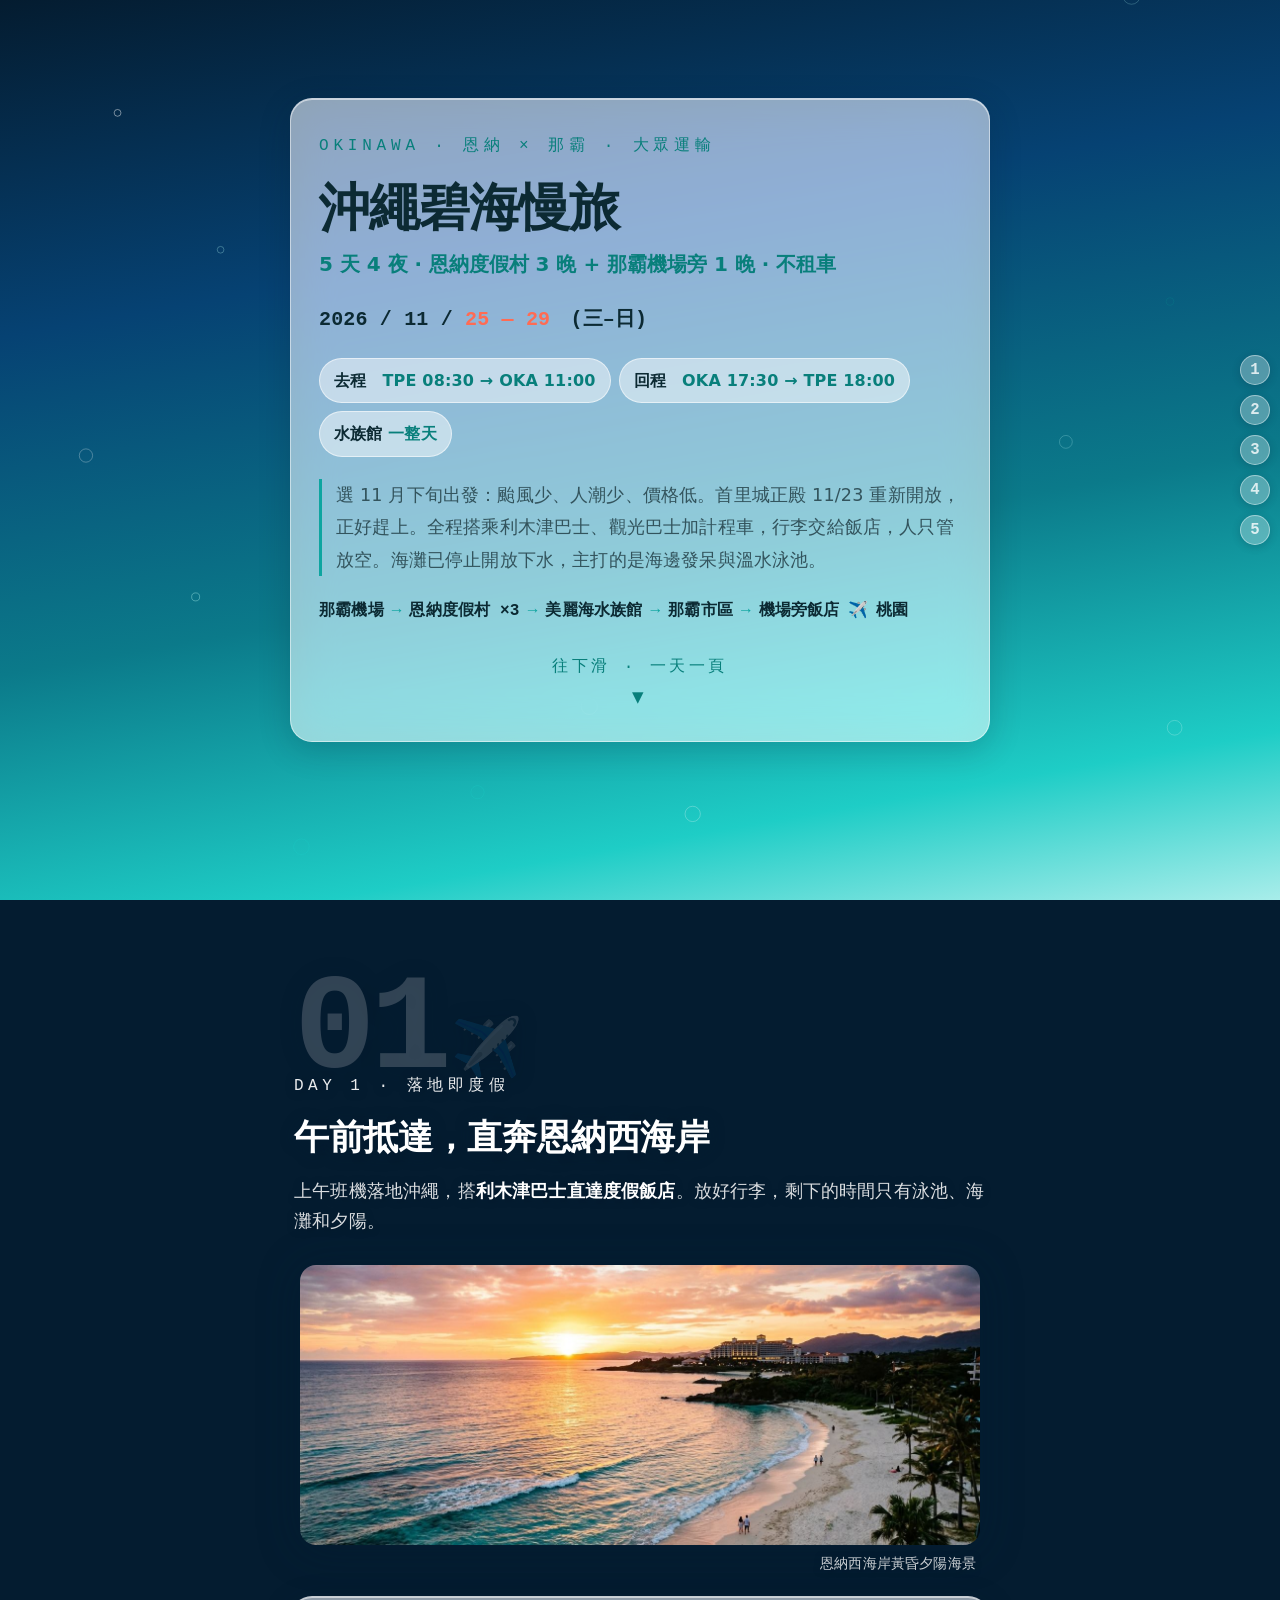
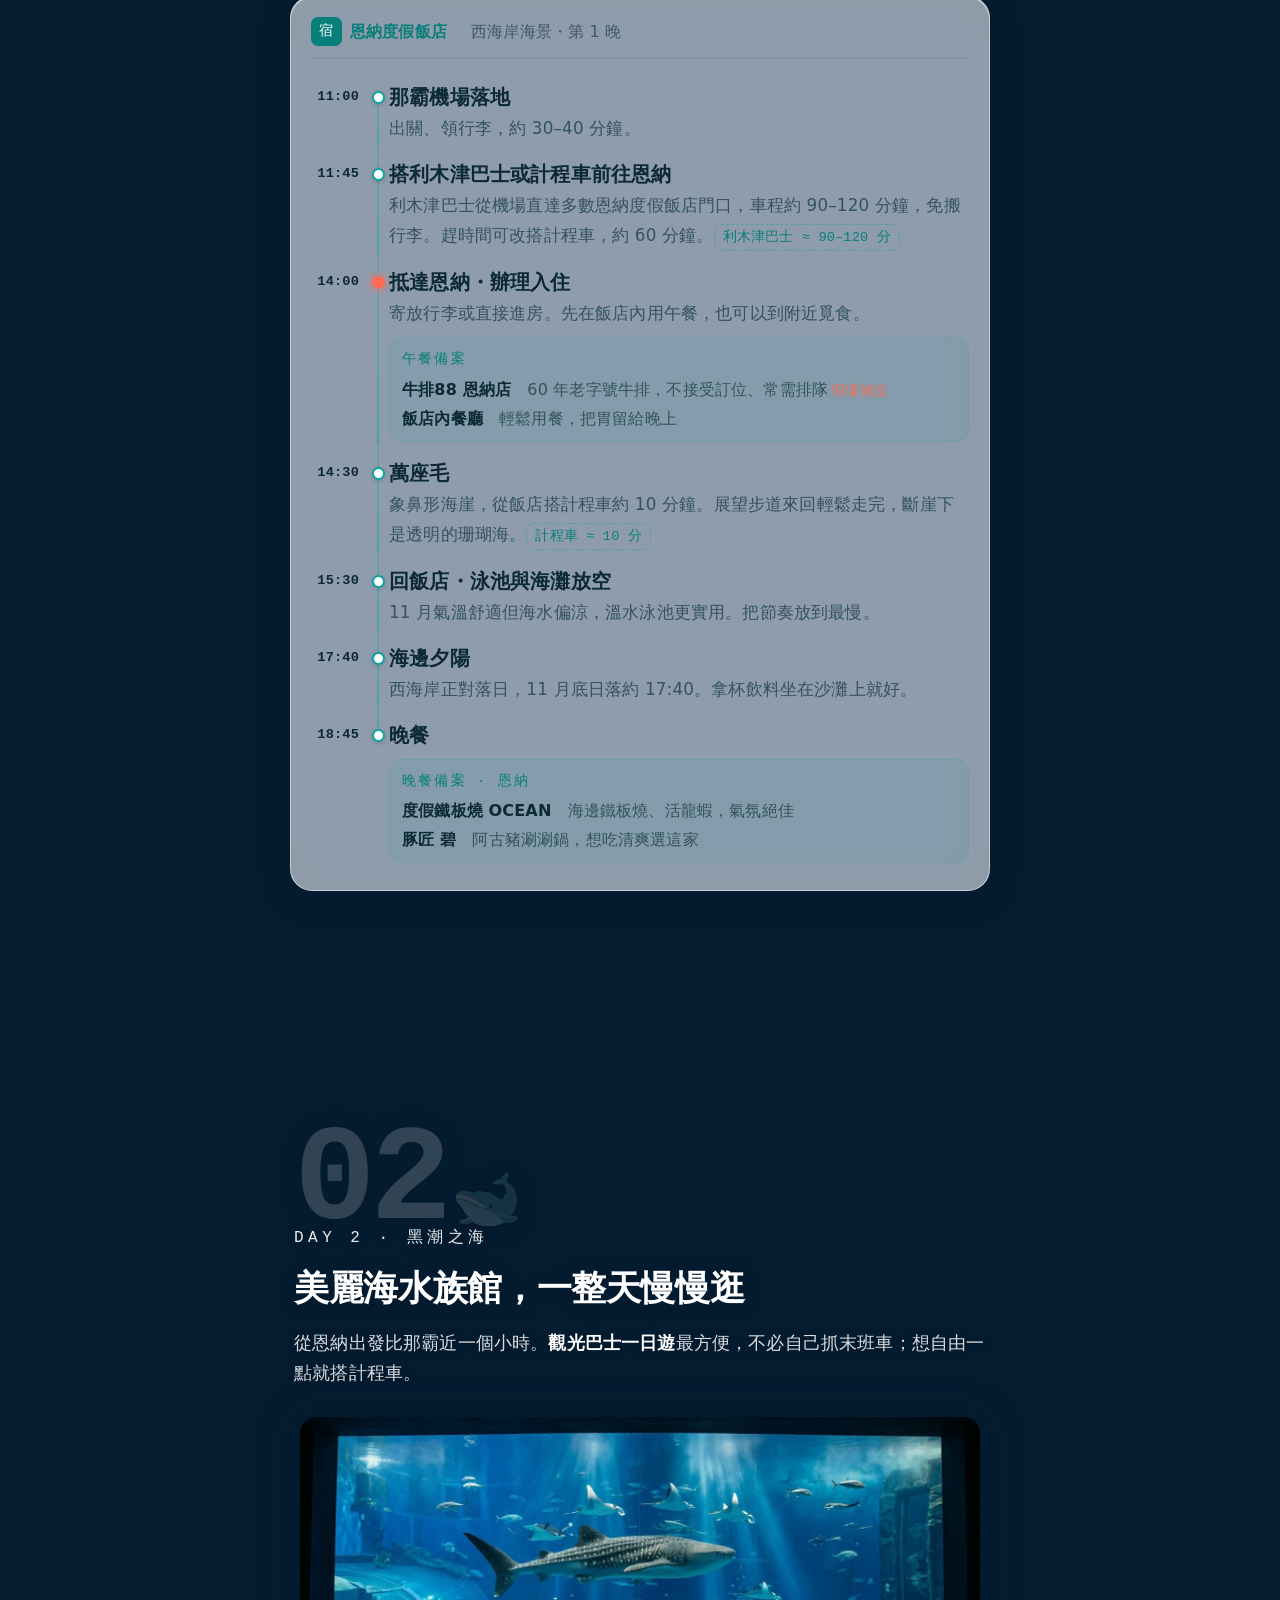
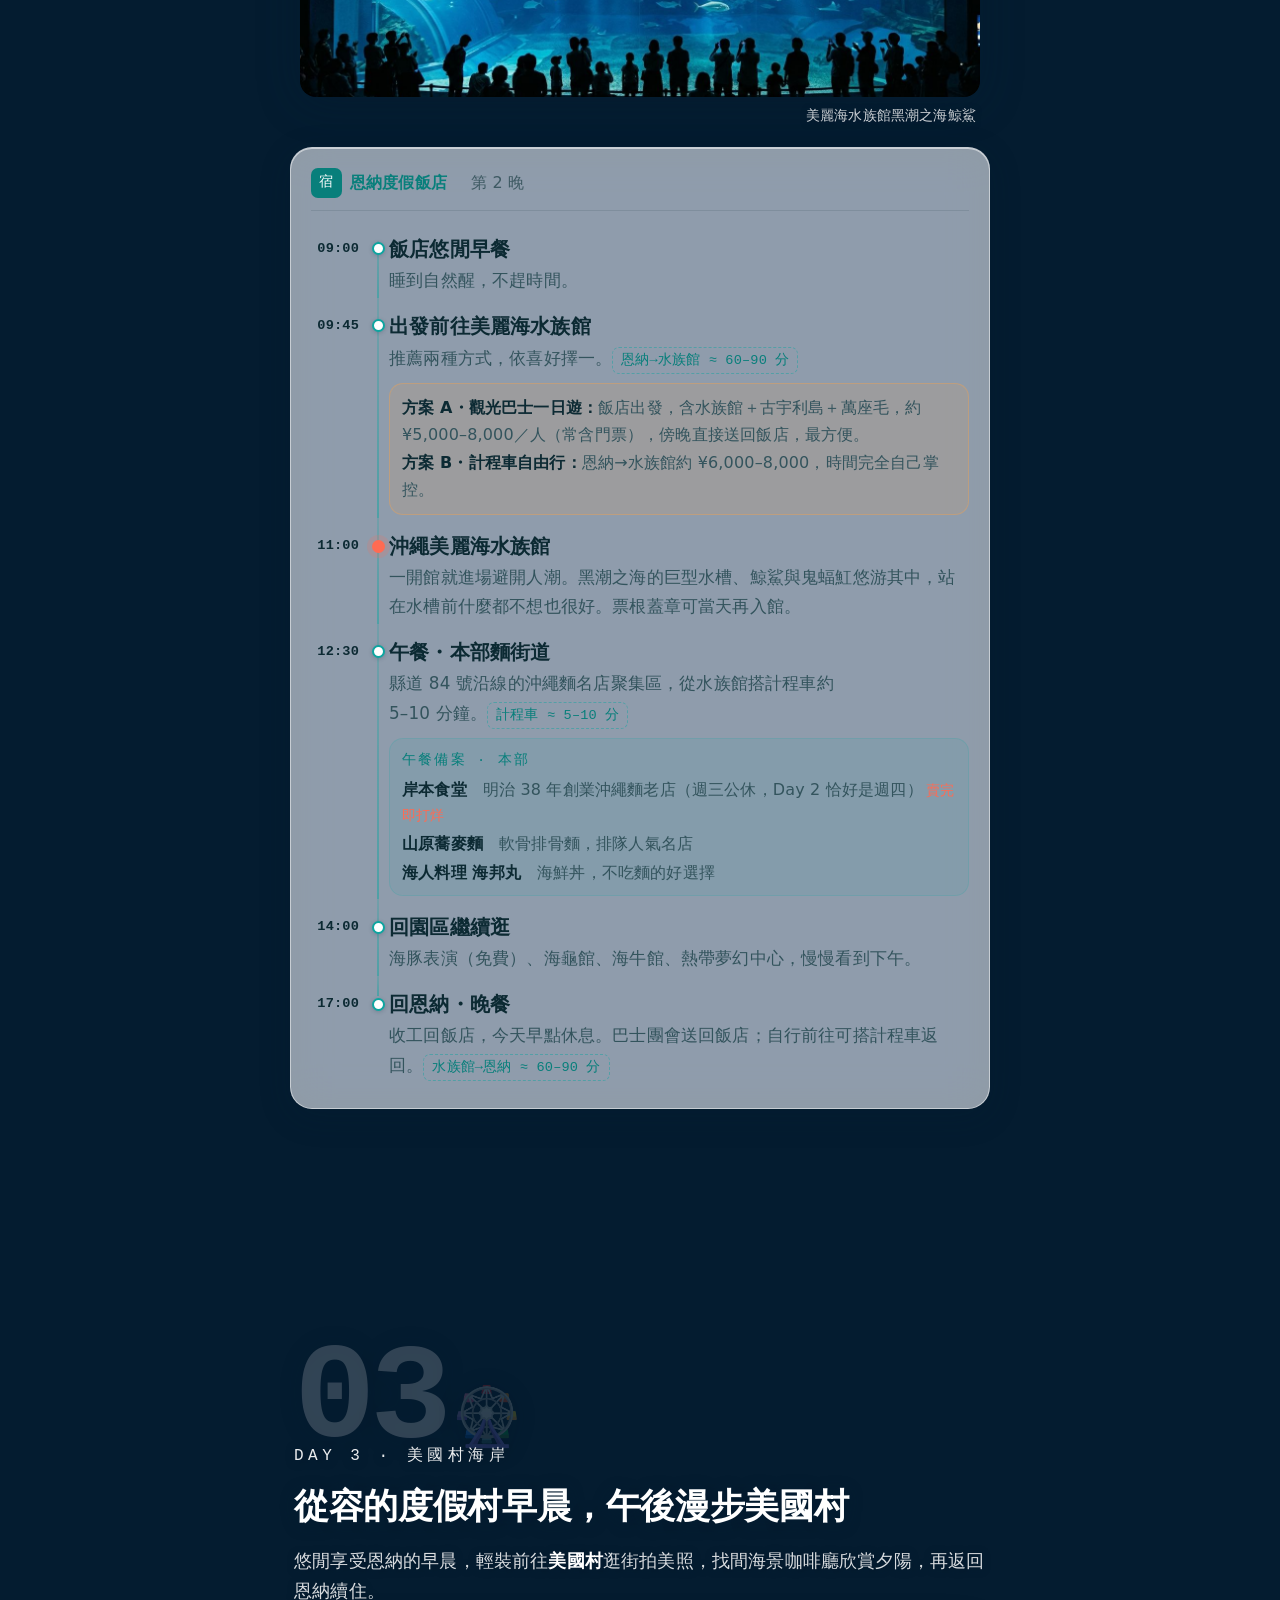
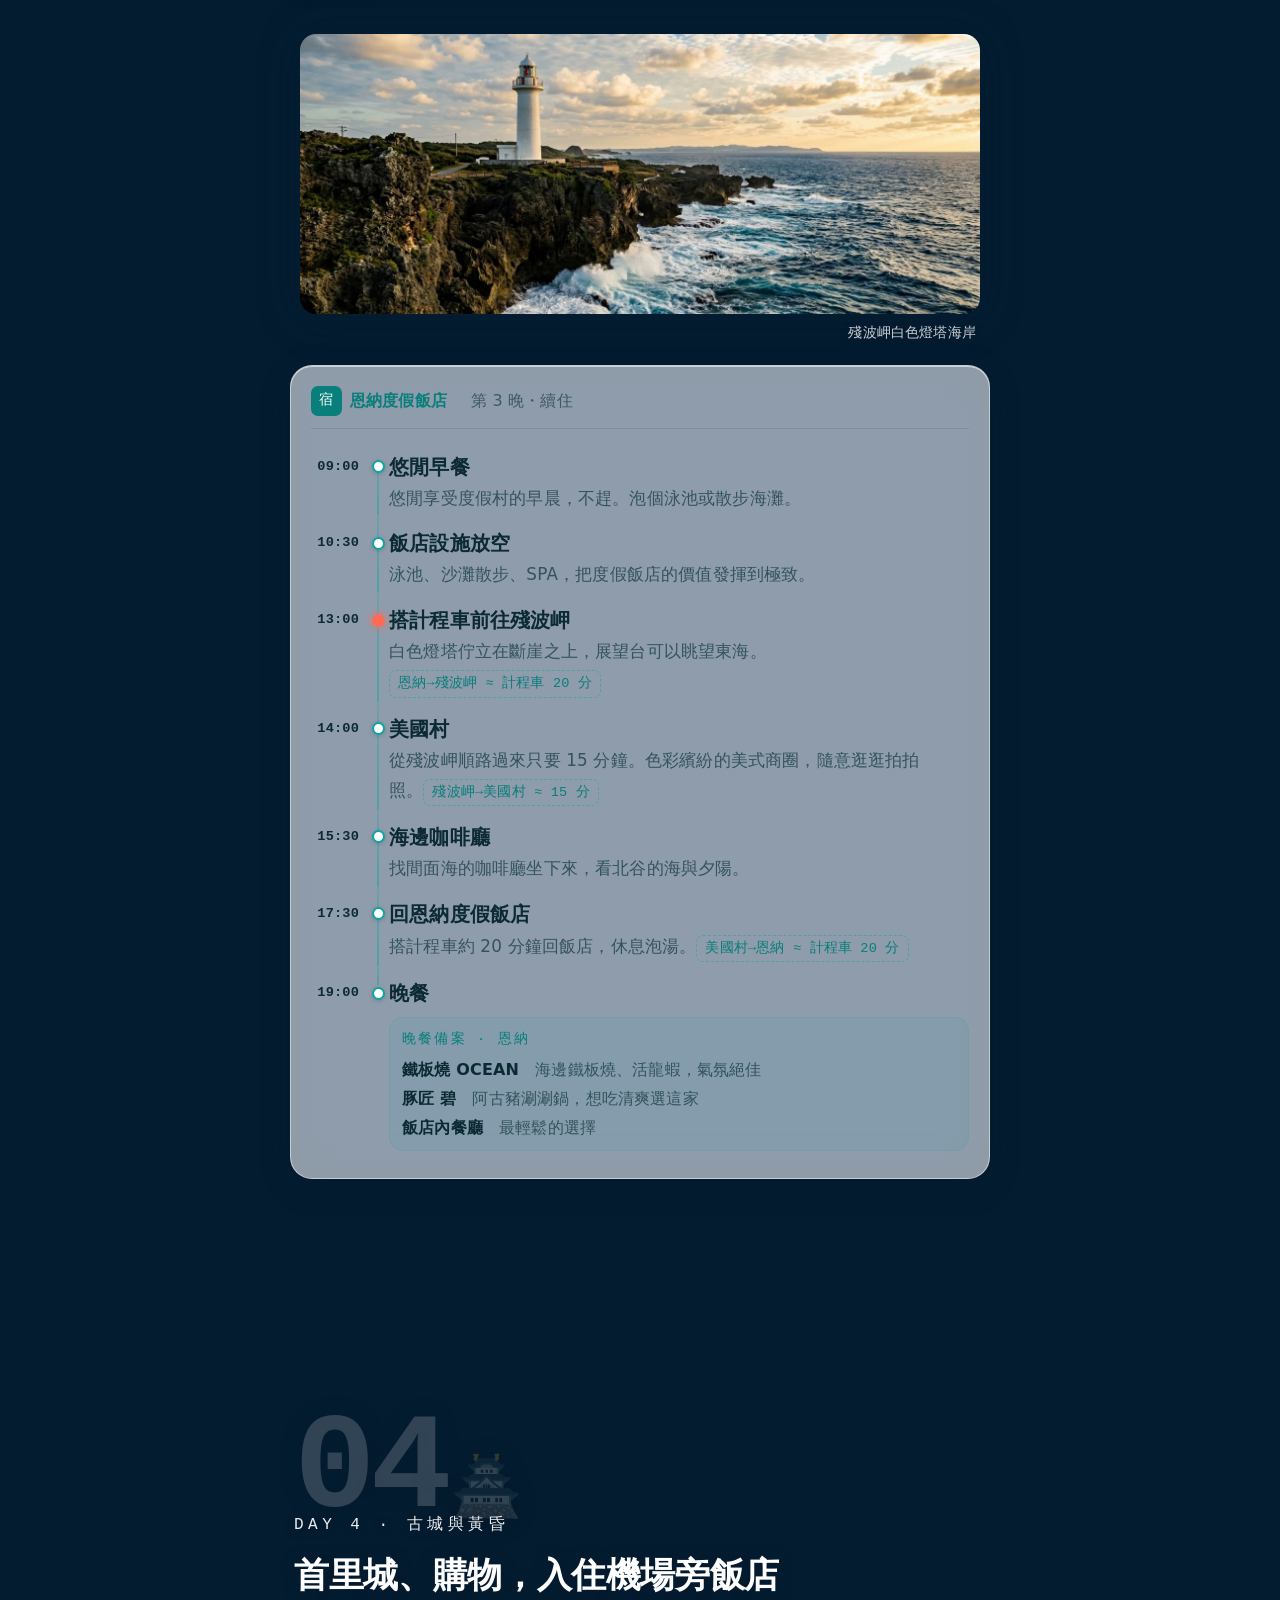
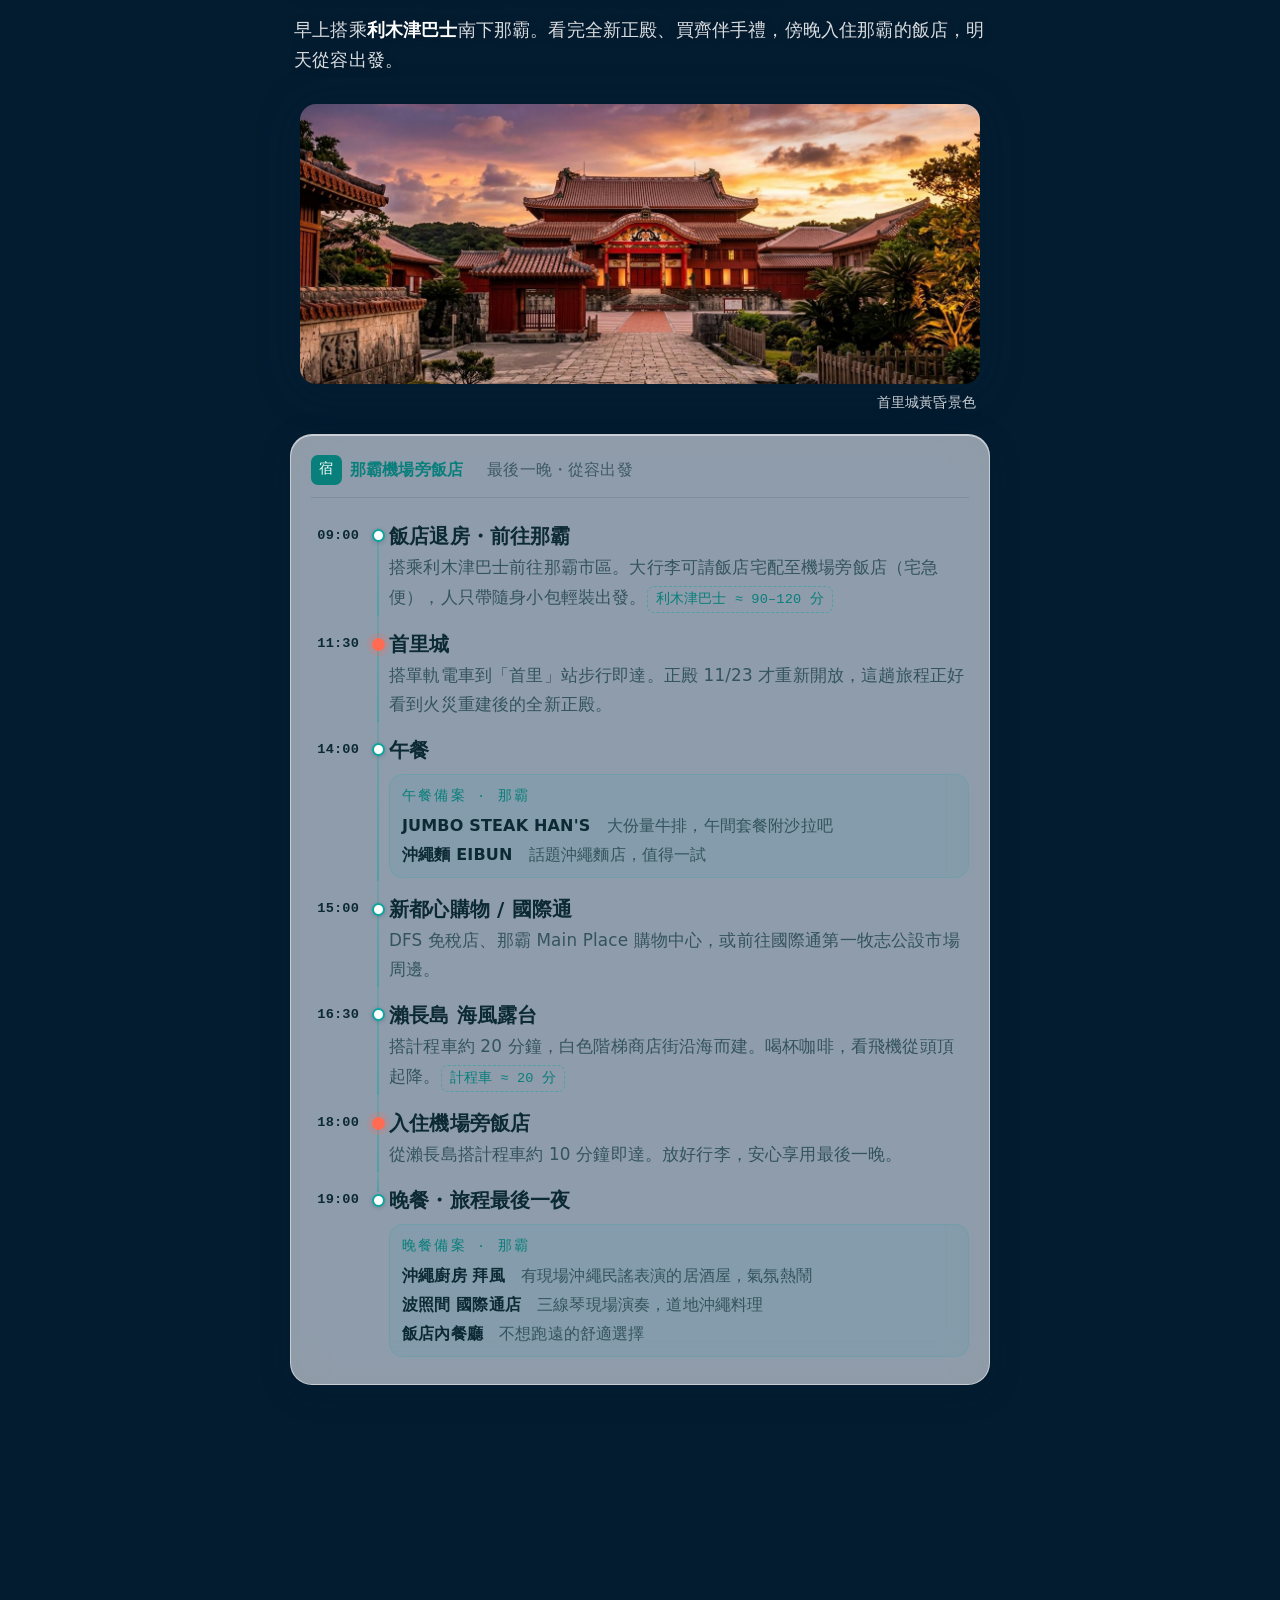
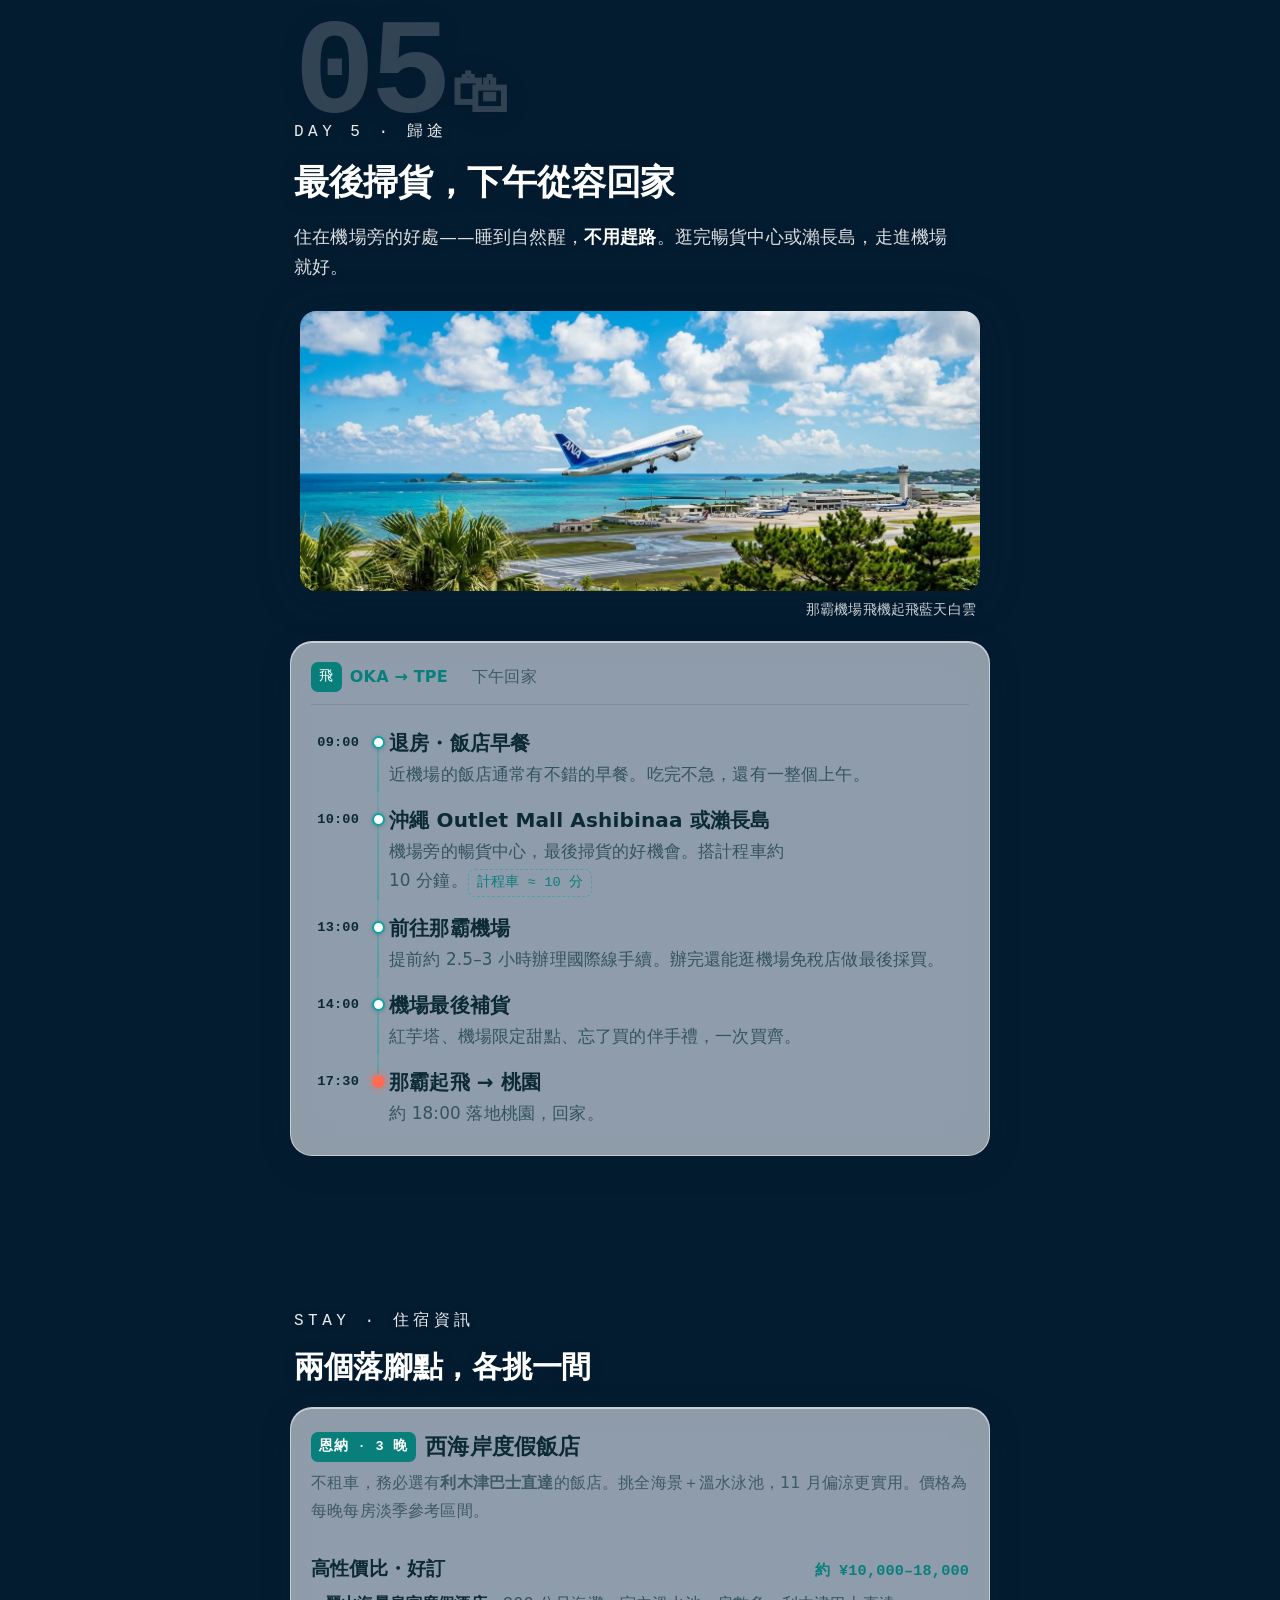
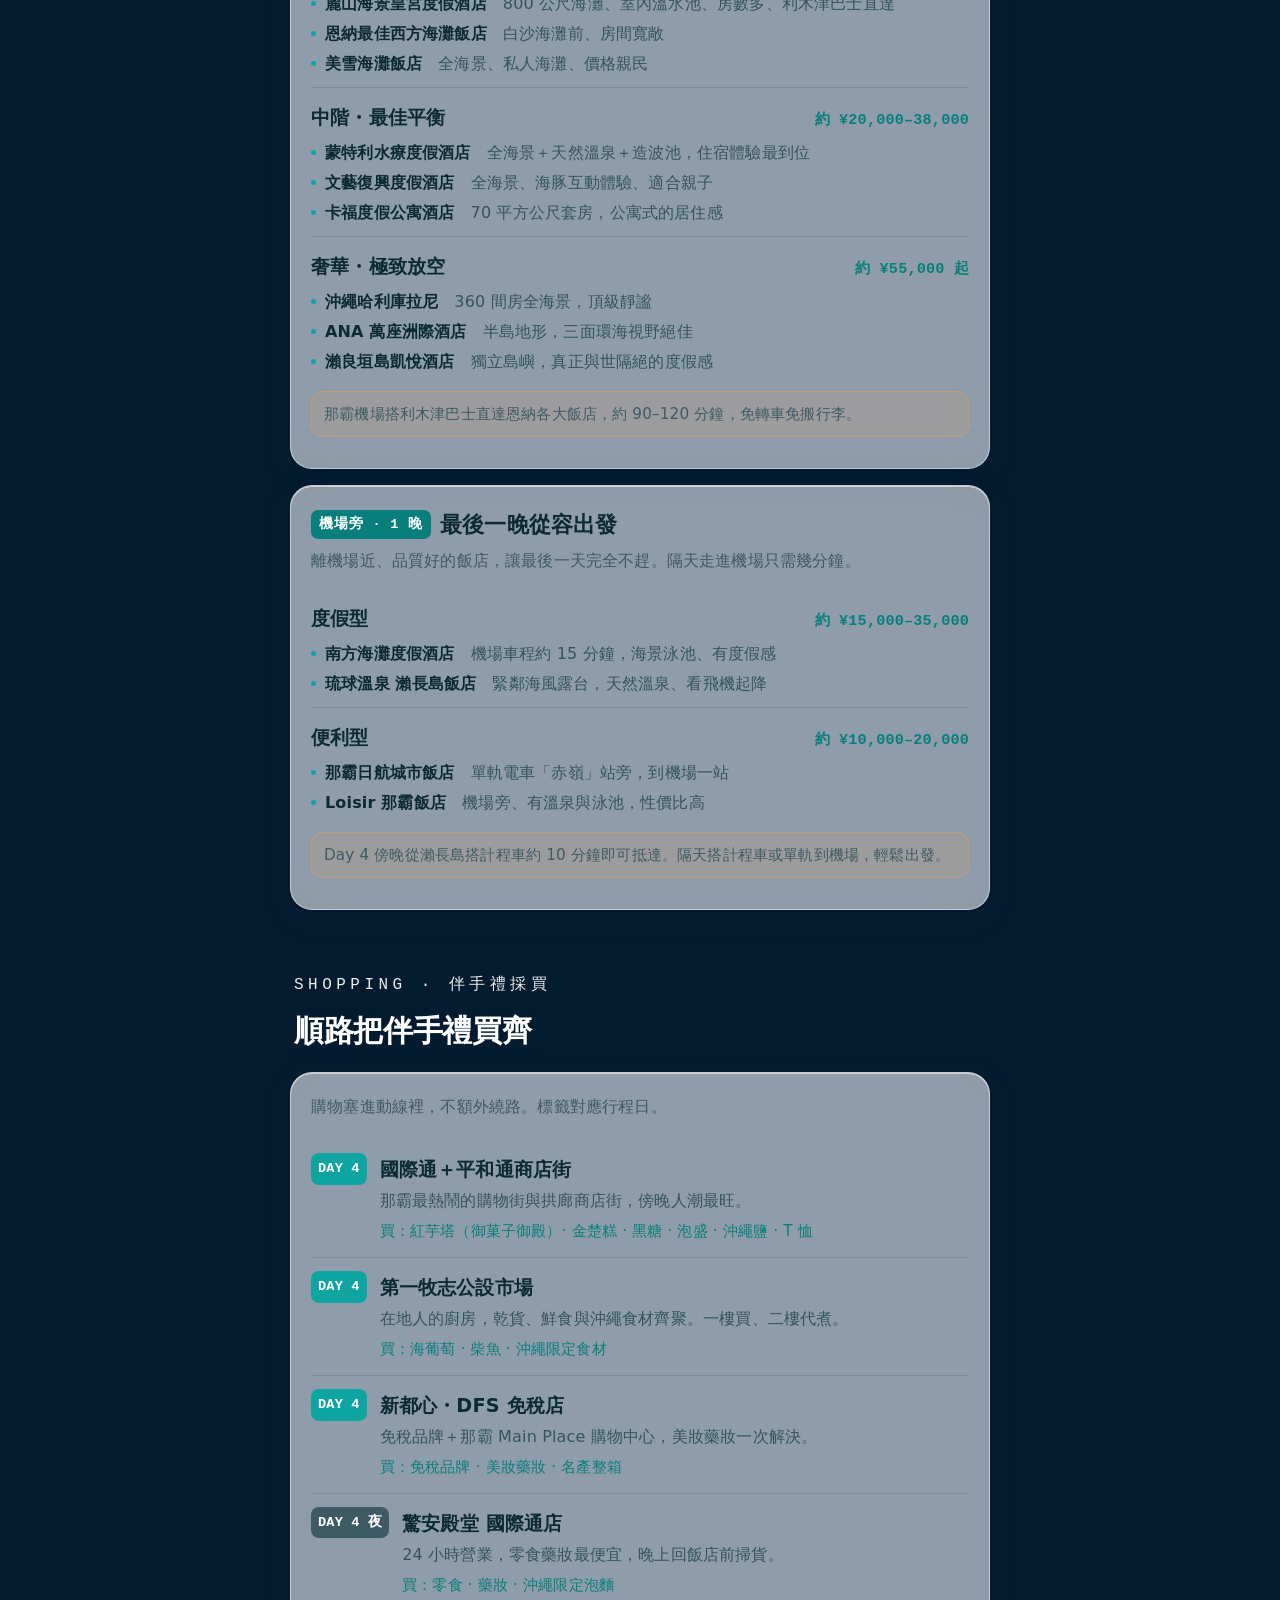
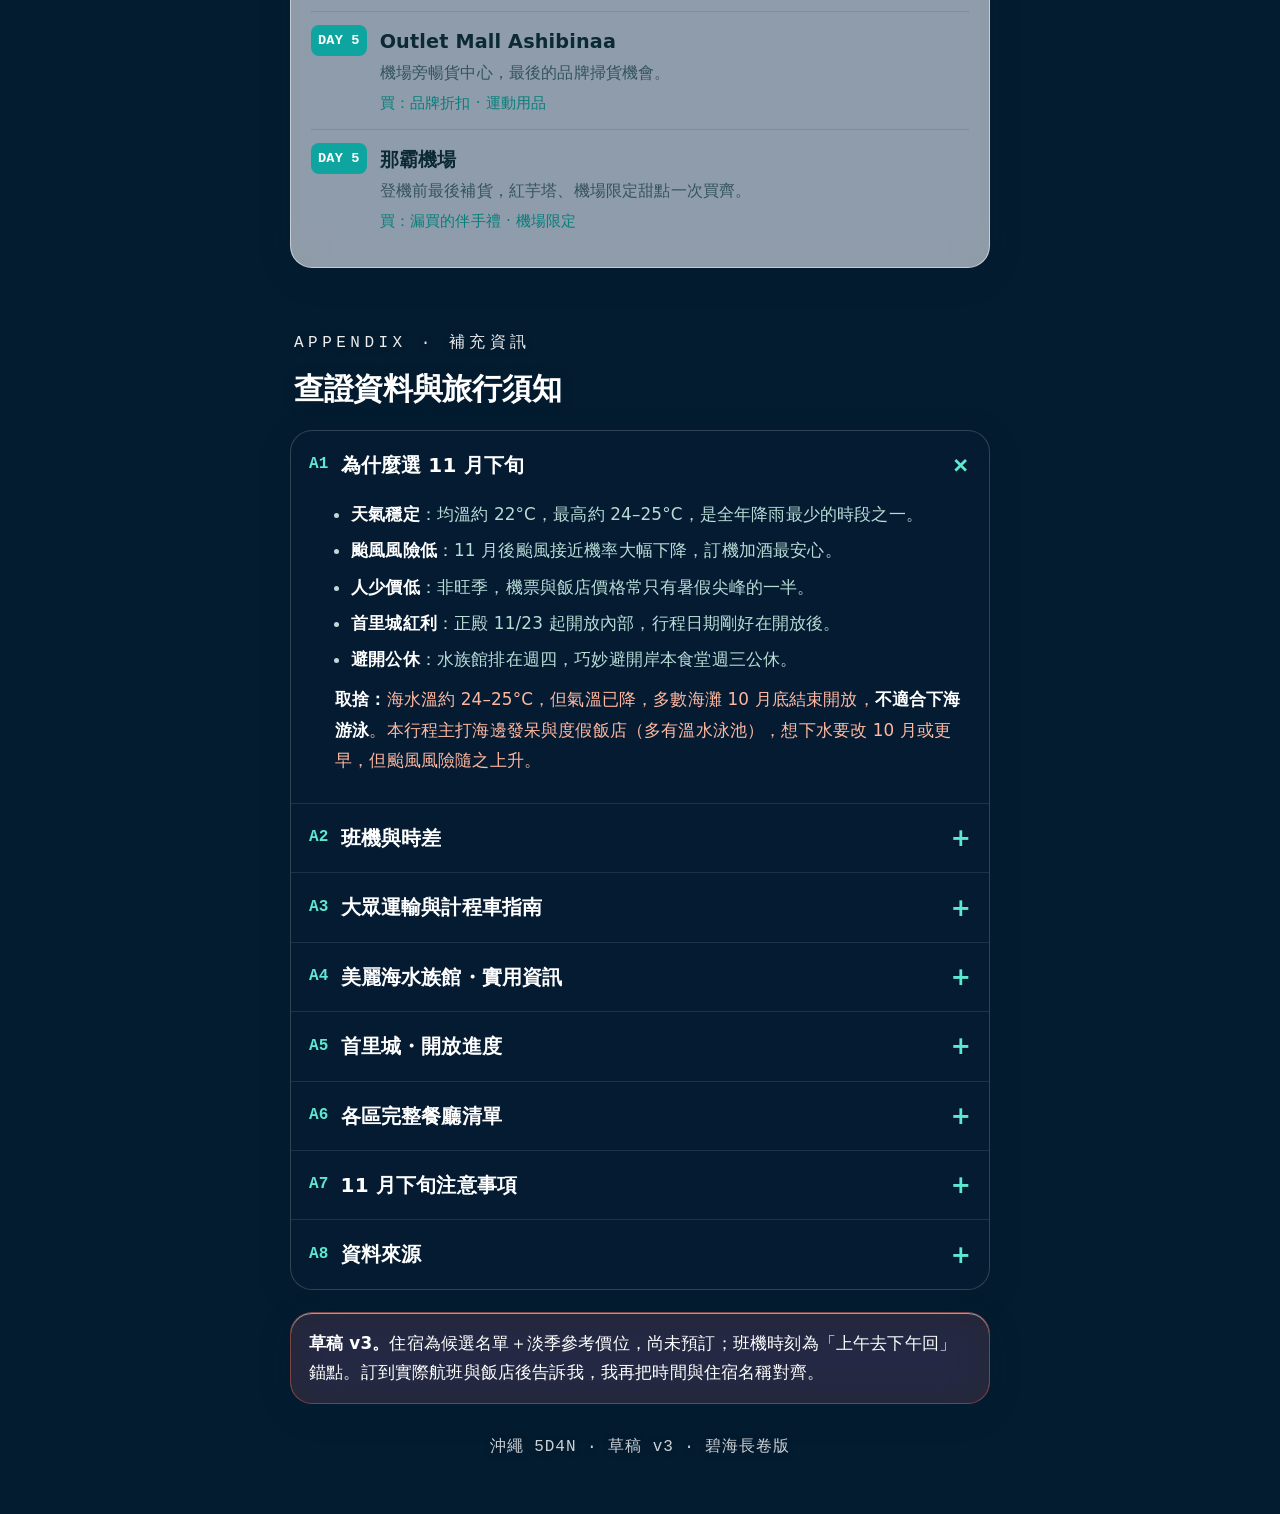
==== commit 70ec4d3d: "chore: remove '不租車' terminology from Okinawa" ====
--- a/2026okinawa/index.html
+++ b/2026okinawa/index.html
@@ -250,7 +250,7 @@
       <span>回程　<b>OKA 17:30 → TPE 18:00</b></span>
       <span>水族館 <b>一整天</b></span>
     </div>
-    <p class="hook">選 11 月下旬出發：颱風少、人潮少、價格低。首里城正殿 <span class="nb">11/23</span> 重新開放，正好趕上。全程不租車——利木津巴士、觀光巴士加計程車，行李交給飯店，人只管放空。海灘已停止開放下水，主打的是海邊發呆與溫水泳池。</p>
+    <p class="hook">選 11 月下旬出發：颱風少、人潮少、價格低。首里城正殿 <span class="nb">11/23</span> 重新開放，正好趕上。全程搭乘利木津巴士、觀光巴士加計程車，行李交給飯店，人只管放空。海灘已停止開放下水，主打的是海邊發呆與溫水泳池。</p>
     <p class="route"><b>那霸機場</b><i>→</i><b>恩納度假村 ×3</b><i>→</i><b>美麗海水族館</b><i>→</i><b>那霸市區</b><i>→</i><b>機場旁飯店</b><i>✈&#xFE0F;</i><b>桃園</b></p>
     <div class="scrolldown"><span>往下滑 · 一天一頁</span><span class="arr">▾</span></div>
   </div>
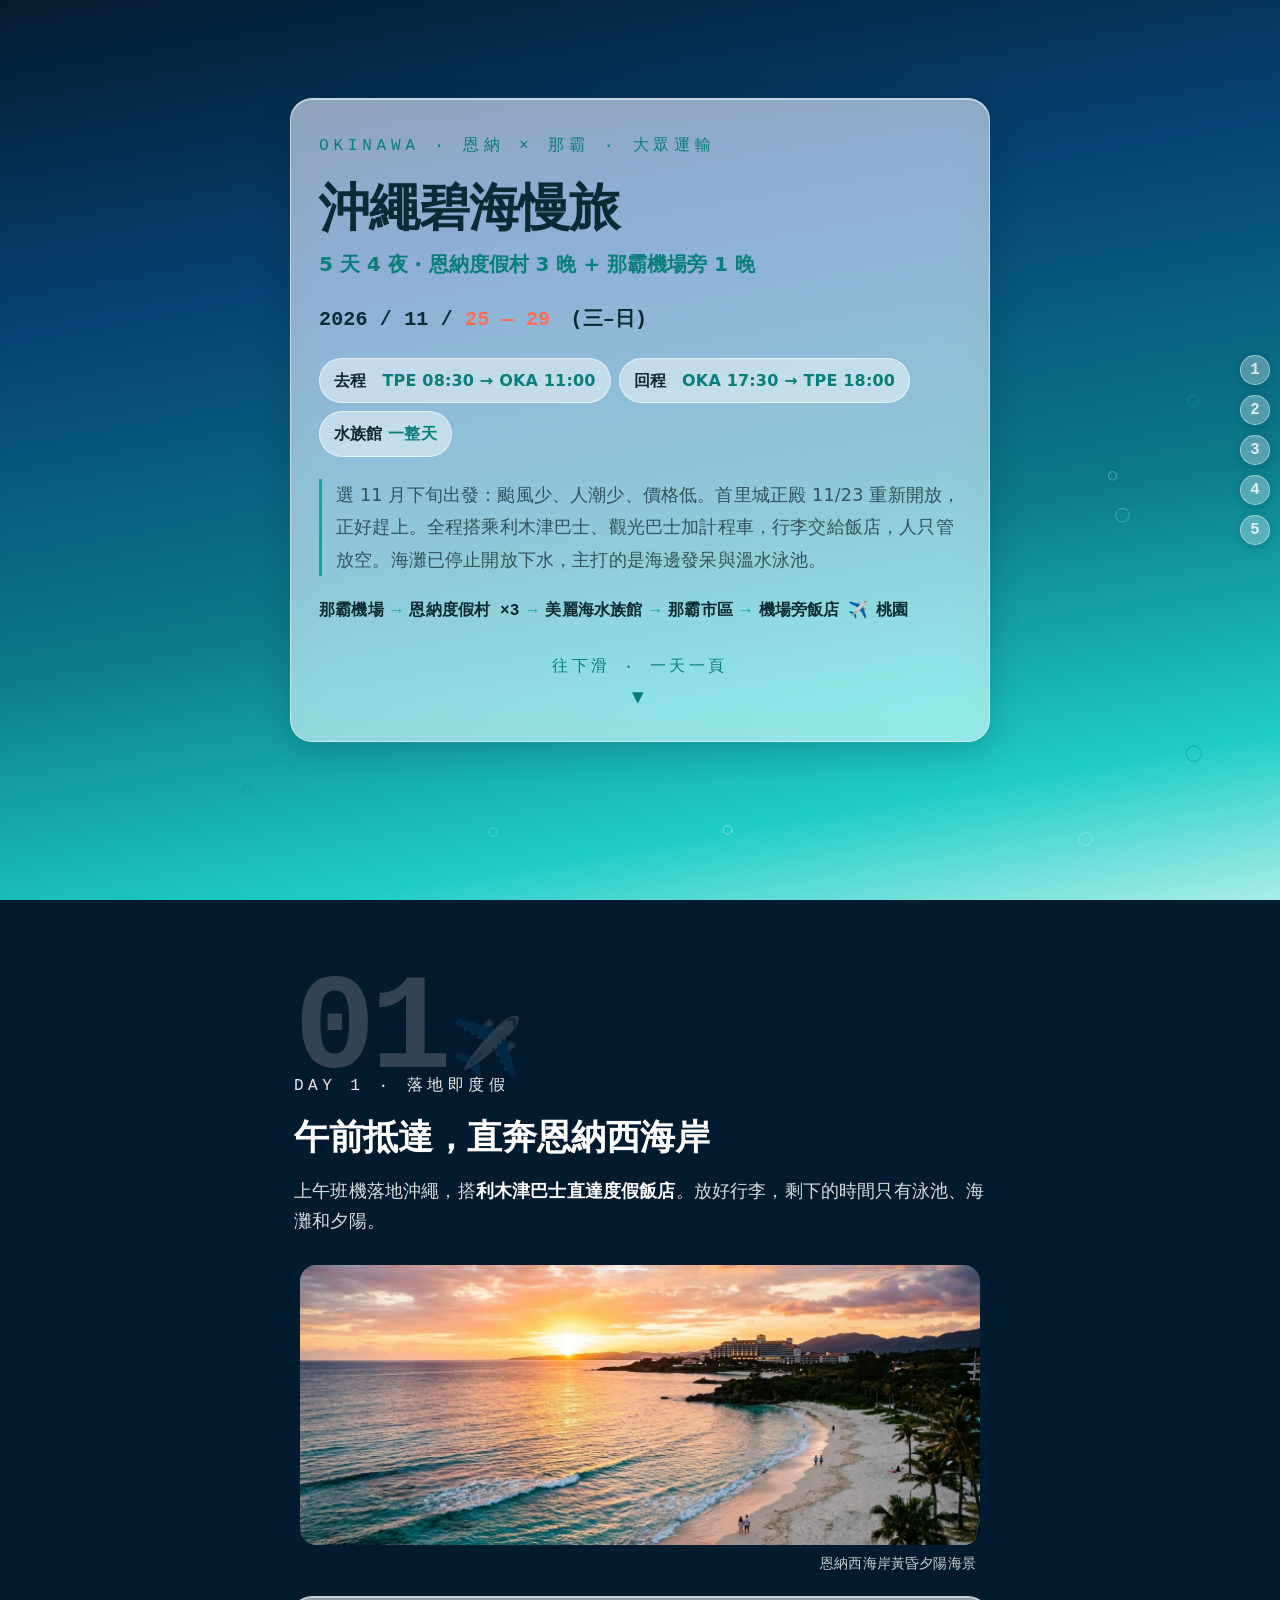
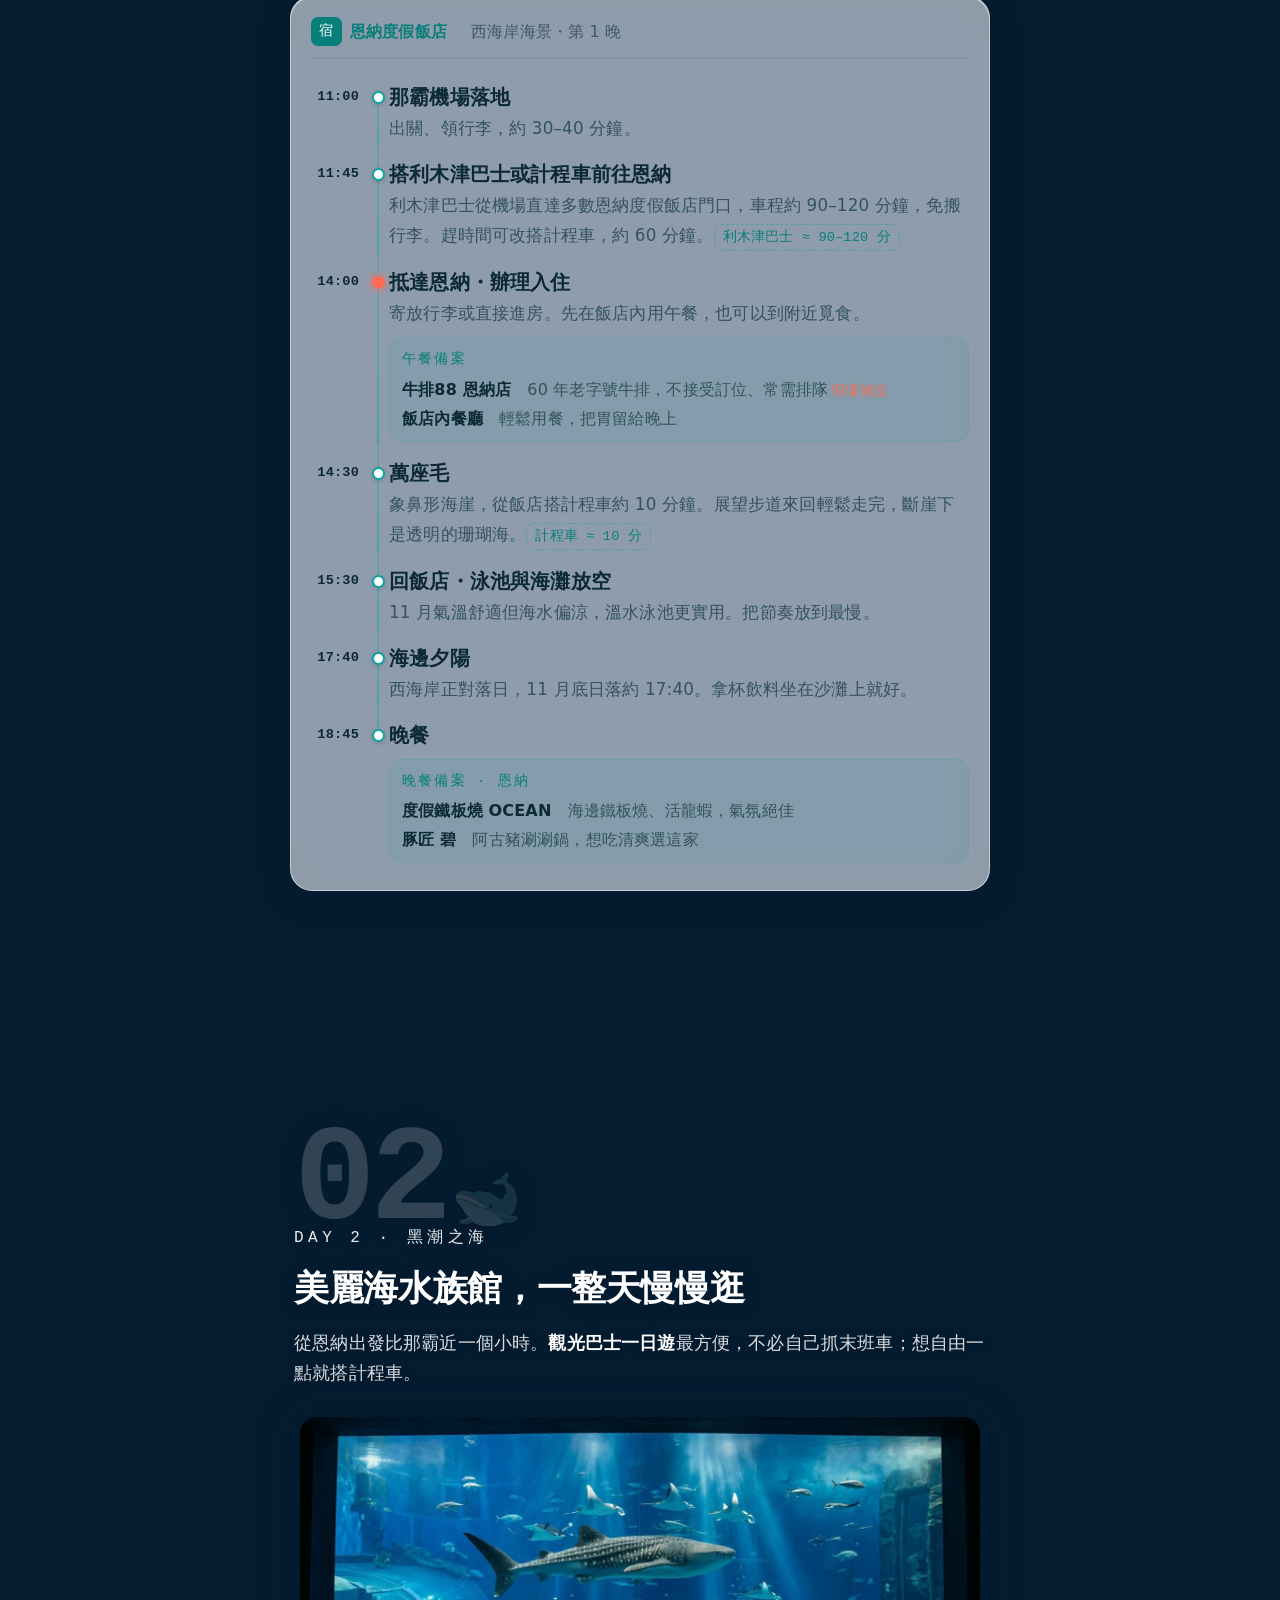
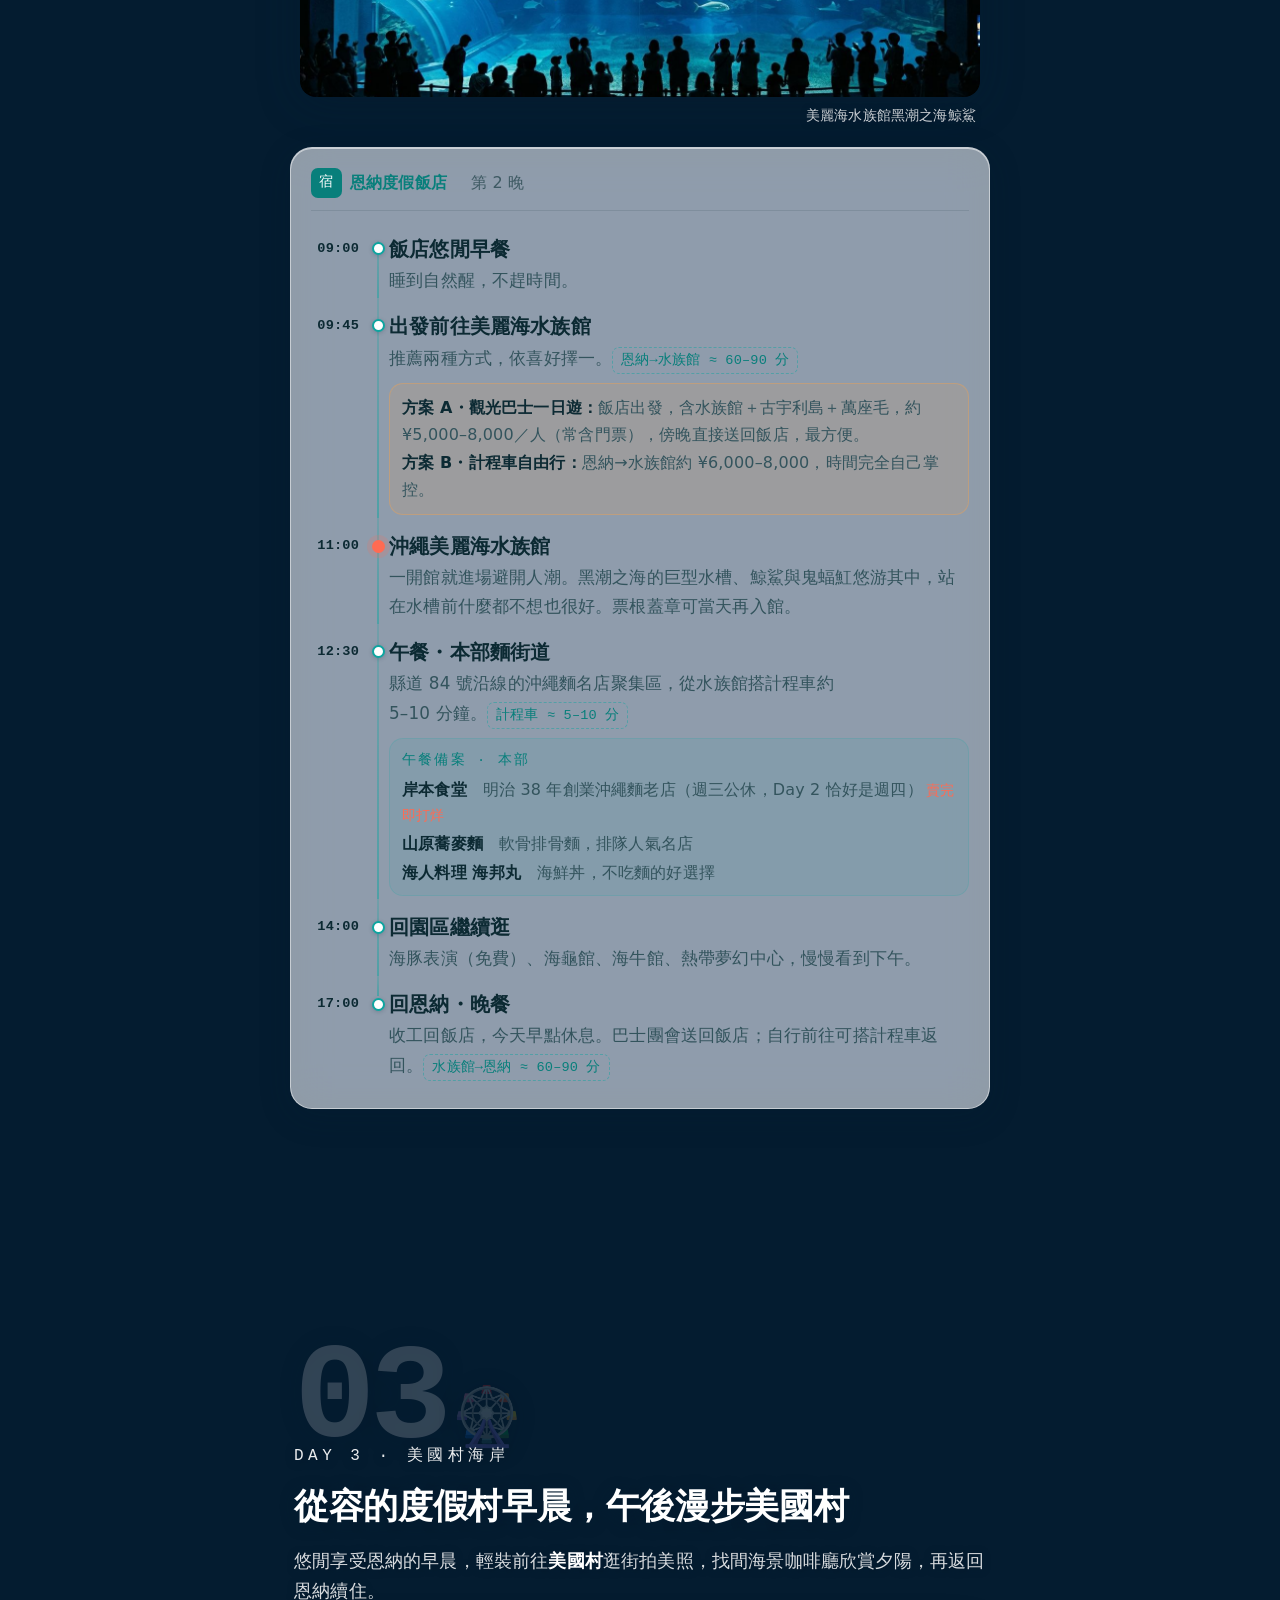
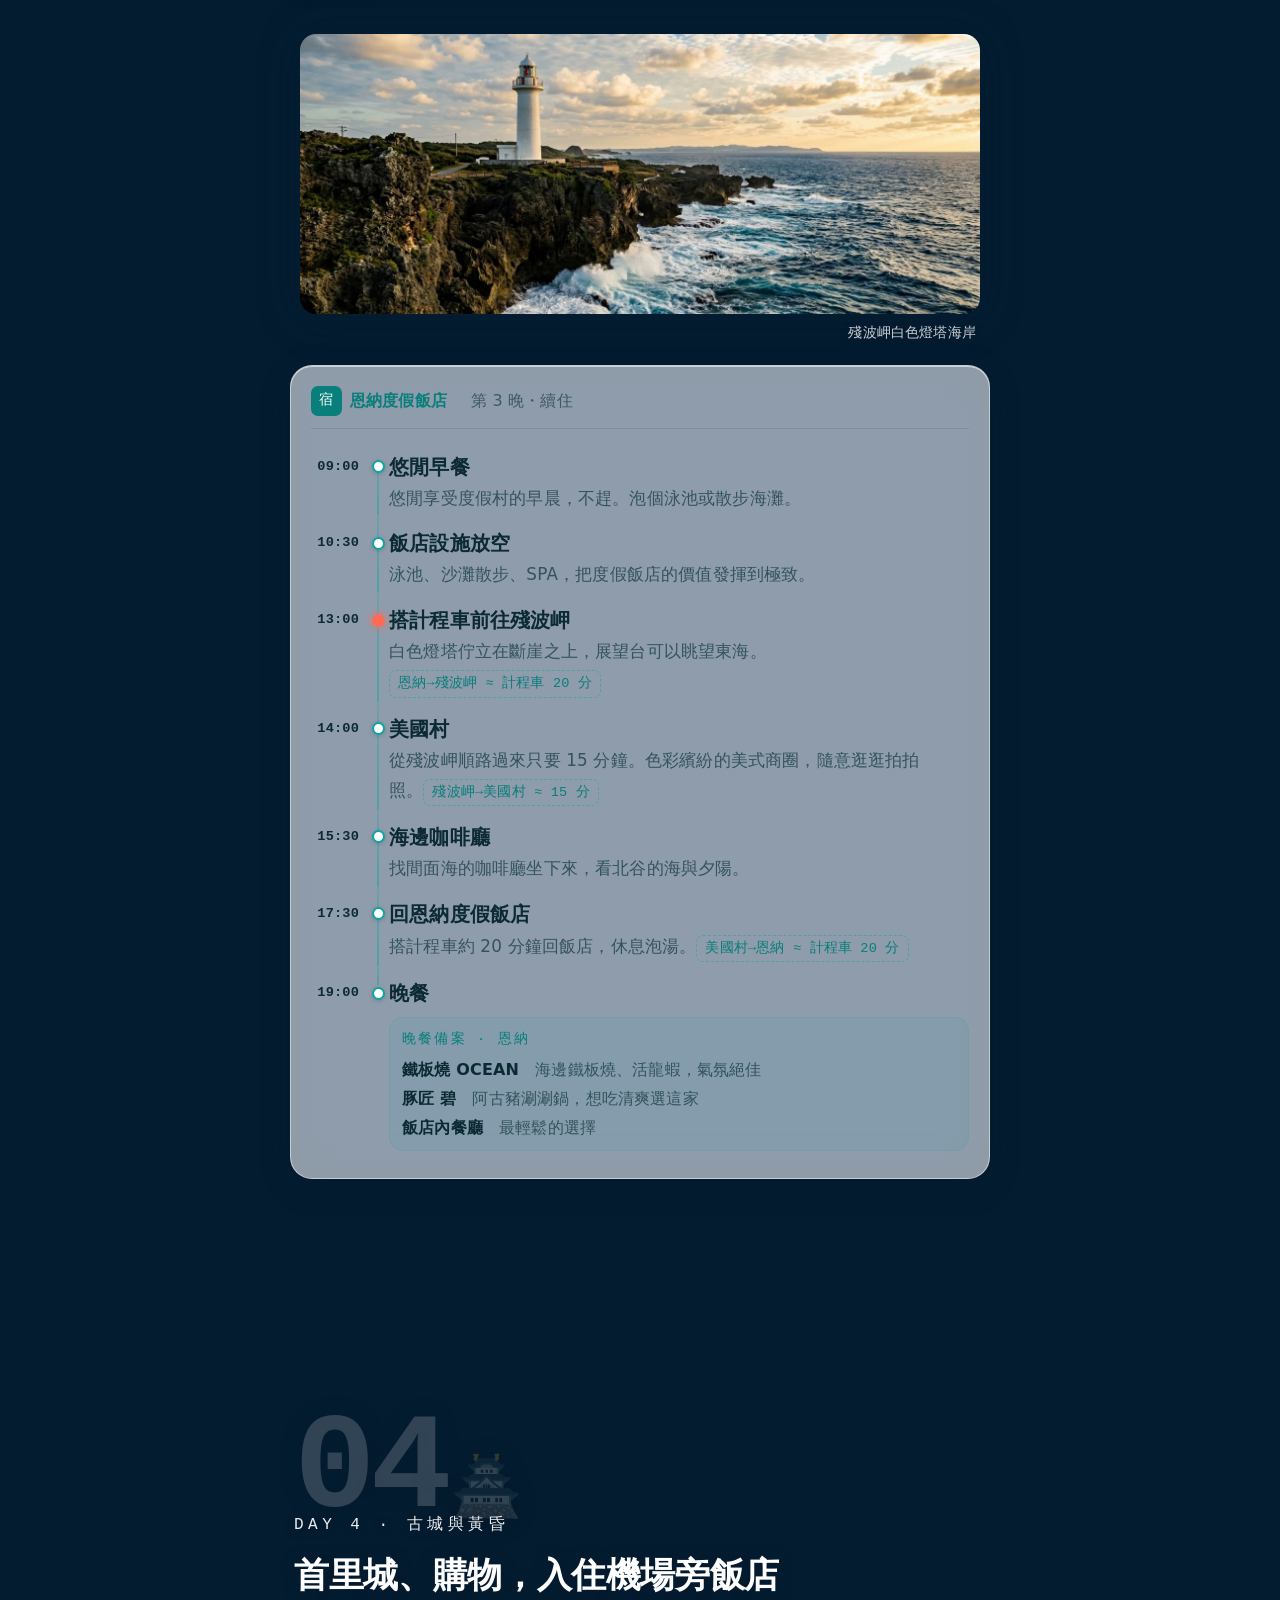
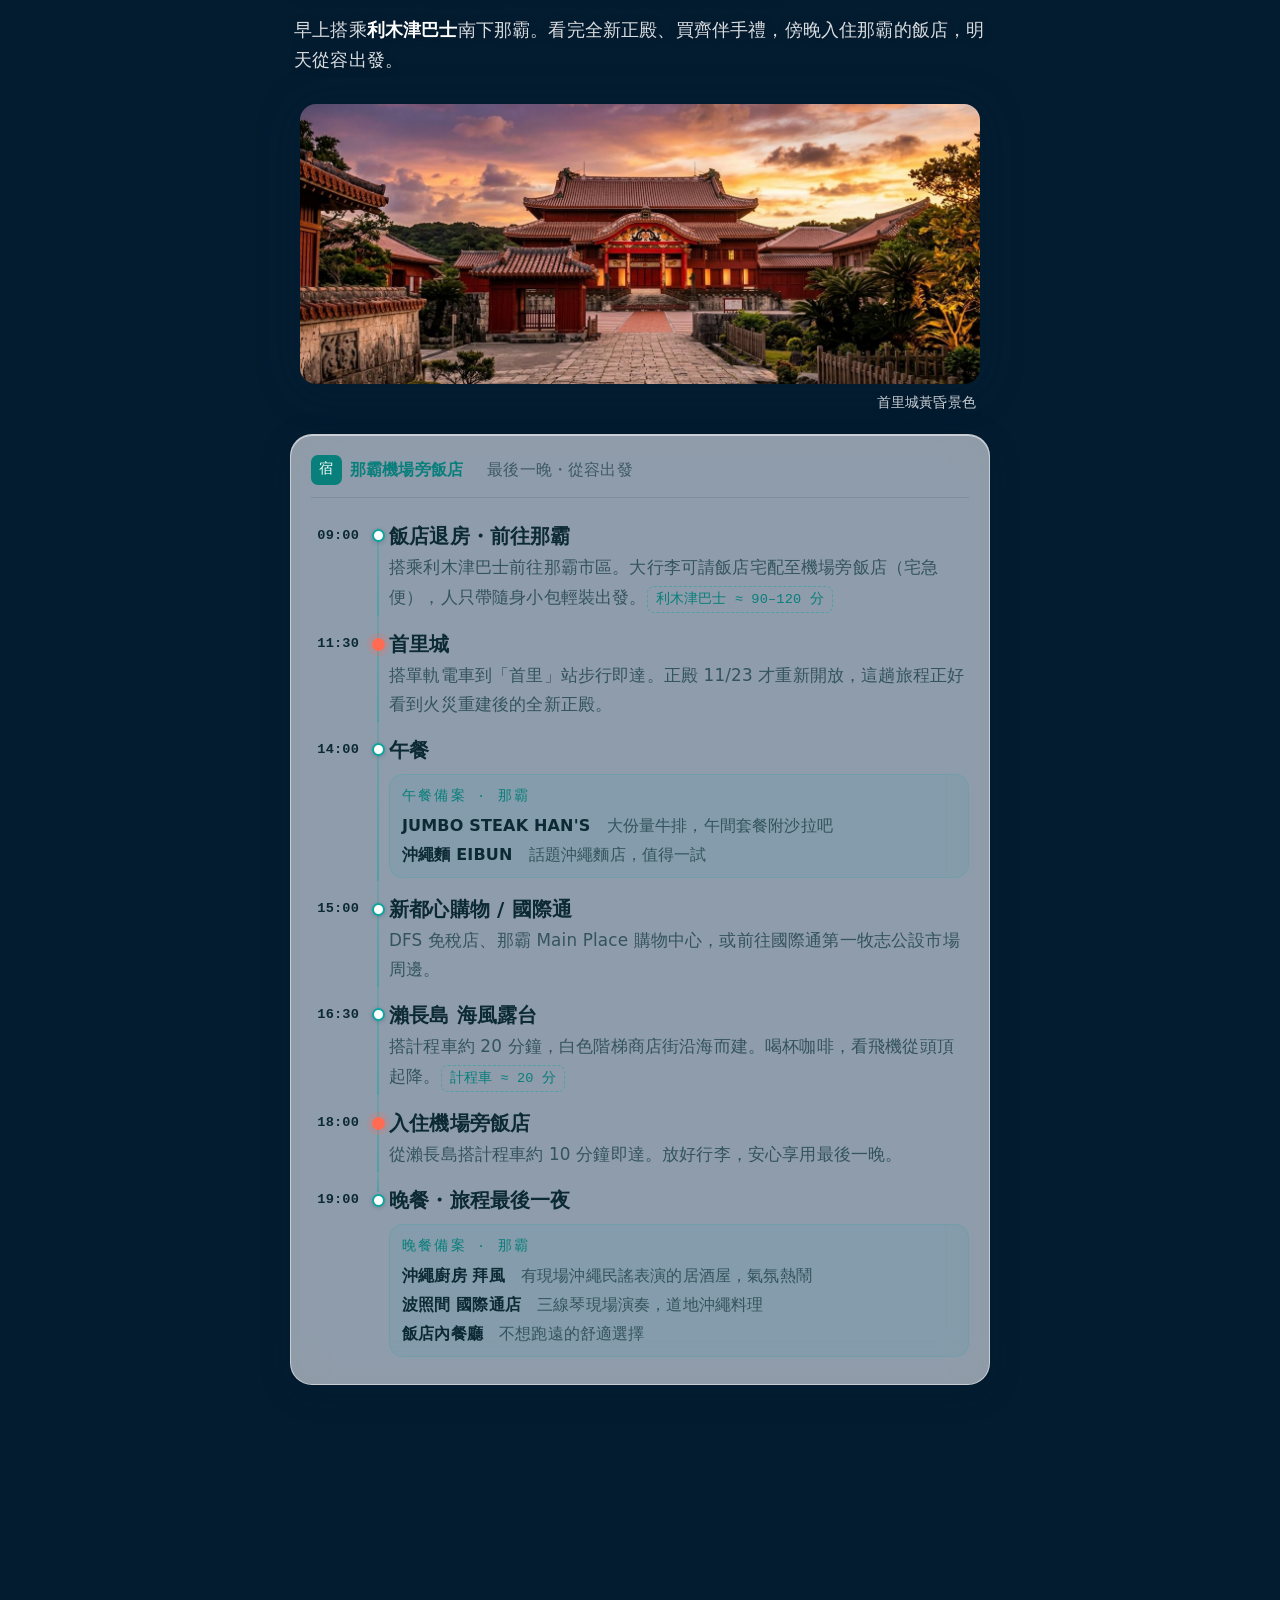
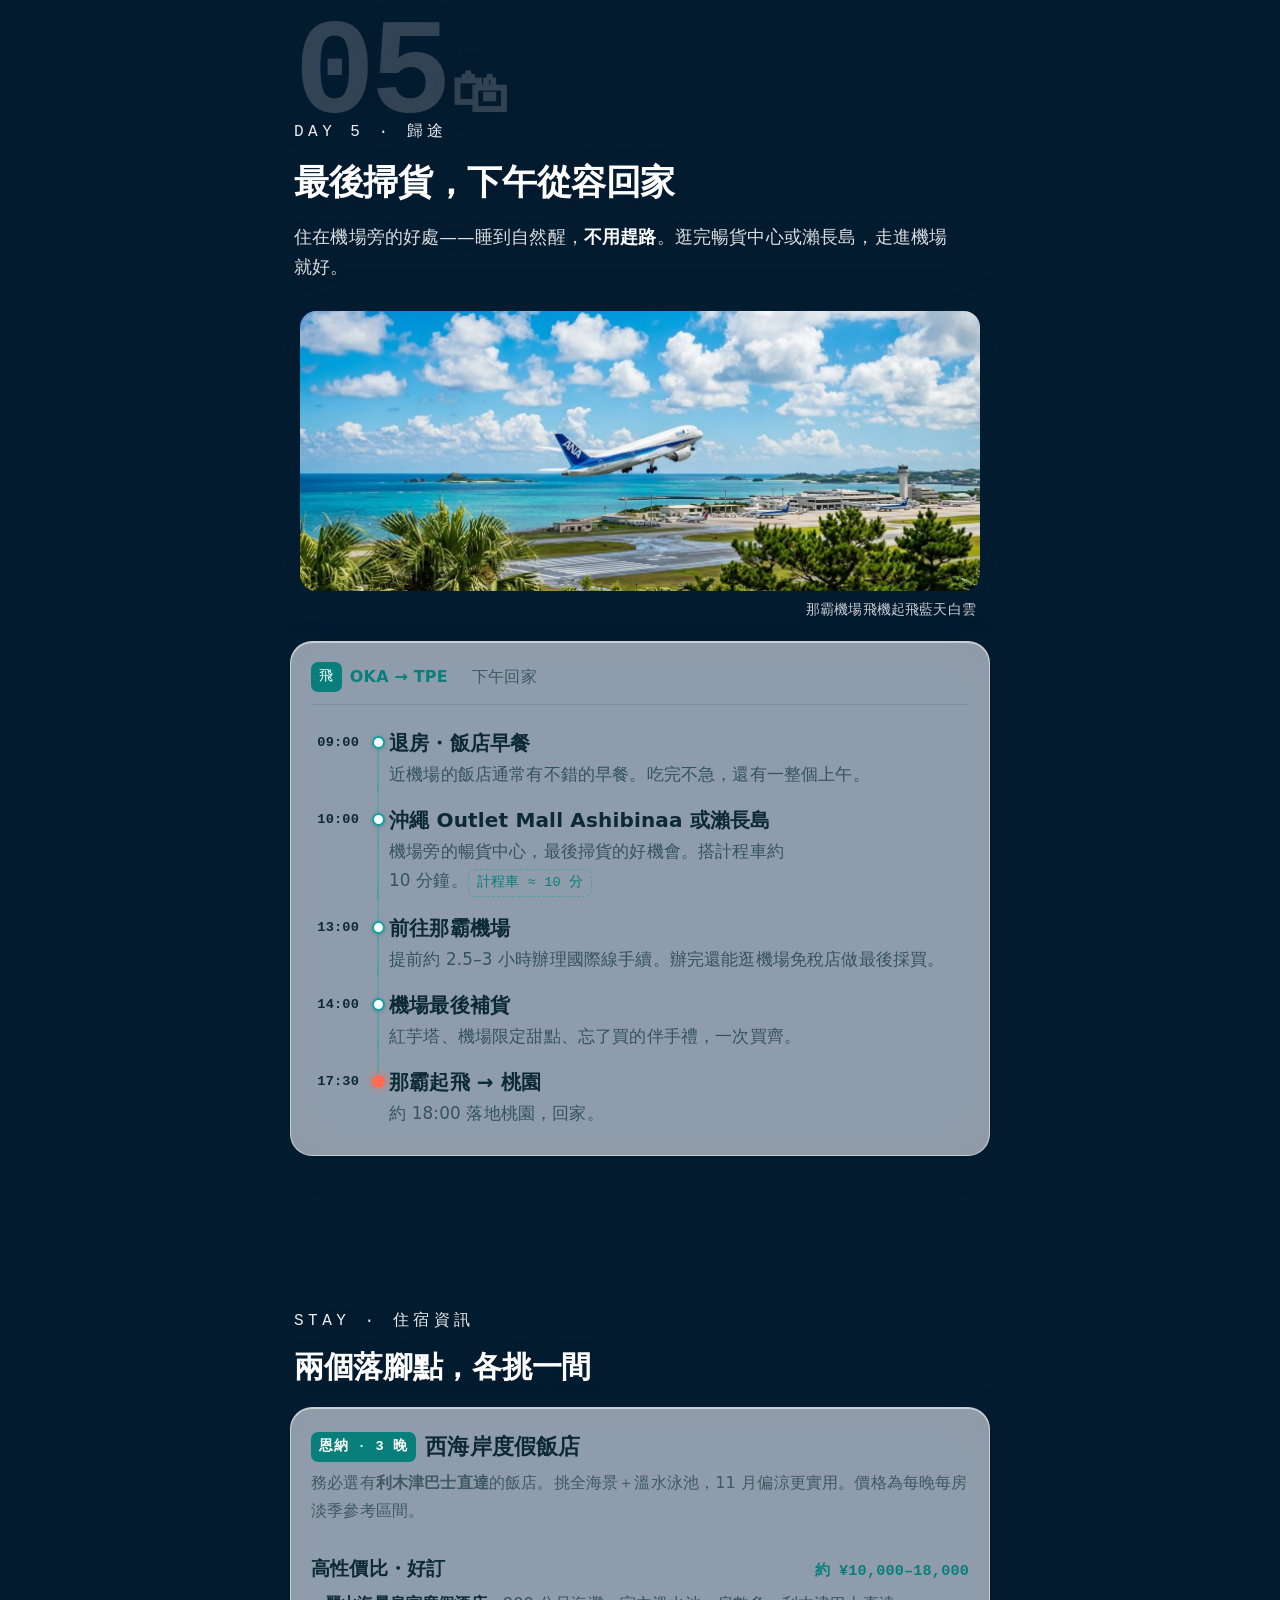
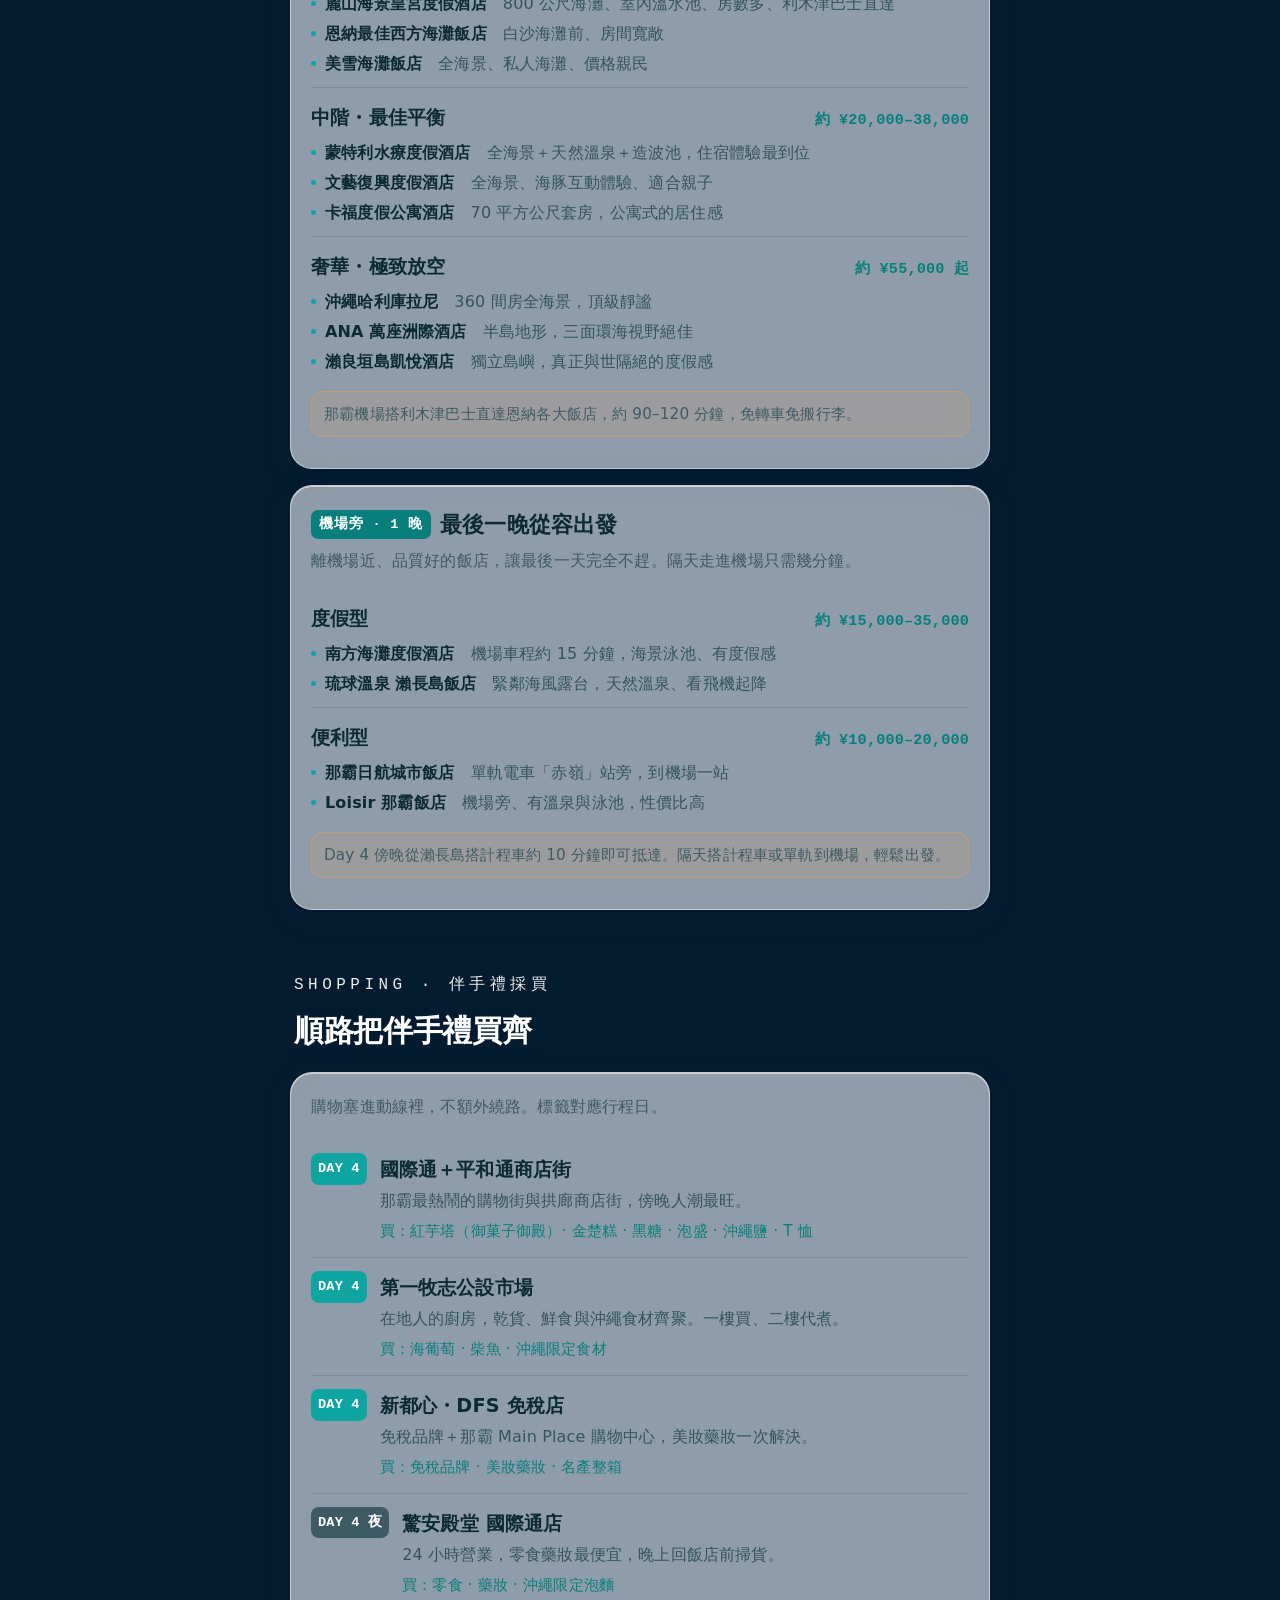
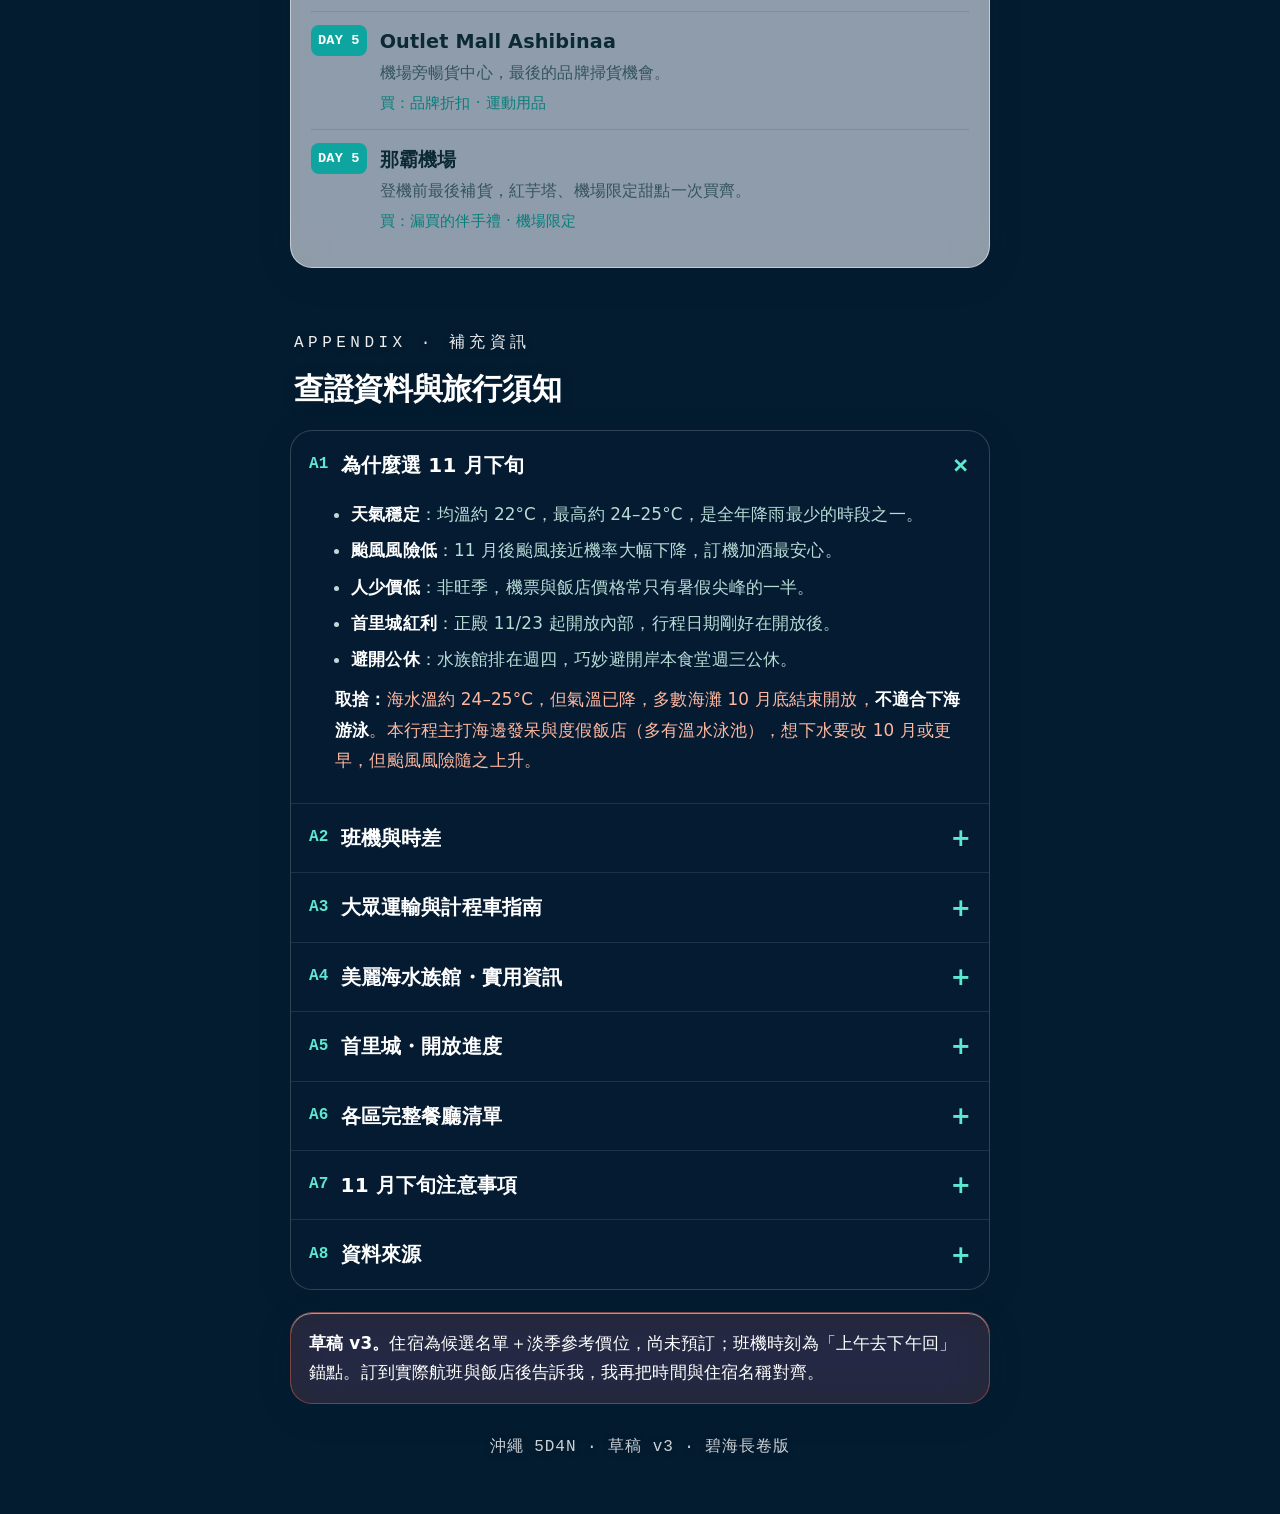
==== commit 4c189b85: "chore: fully remove '不租車' terminology from Okinawa" ====
--- a/2026okinawa/index.html
+++ b/2026okinawa/index.html
@@ -243,7 +243,7 @@
 <header class="hero" data-day="hero"><div class="wrap reveal">
   <div class="glass">
     <p class="eyebrow">Okinawa · 恩納 × 那霸 · 大眾運輸</p>
-    <h1>沖繩碧海慢旅<small>5 天 4 夜 ‧ 恩納度假村 3 晚 + 那霸機場旁 1 晚 ‧ 不租車</small></h1>
+    <h1>沖繩碧海慢旅<small>5 天 4 夜 ‧ 恩納度假村 3 晚 + 那霸機場旁 1 晚</small></h1>
     <p class="dates">2026 / 11 / <b>25 — 29</b>　(三–日)</p>
     <div class="seg">
       <span>去程　<b>TPE 08:30 → OKA 11:00</b></span>
@@ -432,7 +432,7 @@
 
     <div class="glass card reveal">
       <h3 class="area"><span class="pin">恩納 · 3 晚</span>西海岸度假飯店</h3>
-      <p class="note">不租車，務必選有<b>利木津巴士直達</b>的飯店。挑全海景＋溫水泳池，11 月偏涼更實用。價格為每晚每房淡季參考區間。</p>
+      <p class="note">務必選有<b>利木津巴士直達</b>的飯店。挑全海景＋溫水泳池，11 月偏涼更實用。價格為每晚每房淡季參考區間。</p>
       <div class="tier"><div class="th"><span class="name">高性價比・好訂</span><span class="px">約 <span class="nb">¥10,000–18,000</span></span></div>
         <ul><li><b>麗山海景皇宮度假酒店</b>　800 公尺海灘、室內溫水池、房數多、利木津巴士直達</li><li><b>恩納最佳西方海灘飯店</b>　白沙海灘前、房間寬敞</li><li><b>美雪海灘飯店</b>　全海景、私人海灘、價格親民</li></ul></div>
       <div class="tier"><div class="th"><span class="name">中階・最佳平衡</span><span class="px">約 <span class="nb">¥20,000–38,000</span></span></div>
@@ -488,7 +488,7 @@
       </div></details>
 
       <details><summary><span class="ix">A3</span>大眾運輸與計程車指南<span class="pl">+</span></summary><div class="body">
-        <p>本行程全程不租車，以下是各路段的交通方式：</p>
+        <p>以下是各路段的交通方式總覽：</p>
         <table class="dt">
           <tr><td>機場→恩納</td><td>利木津巴士直達飯店（<span class="nb">90–120 分</span>）或計程車（≈60 分/<span class="nb">¥8,000–10,000</span>）</td></tr>
           <tr><td>恩納→水族館</td><td>觀光巴士一日遊（<span class="nb">¥5,000–8,000</span>/人含門票）或計程車（<span class="nb">¥6,000–8,000</span>）</td></tr>
@@ -496,7 +496,7 @@
           <tr><td>那霸市內</td><td>單軌電車（Yui-Rail）＋步行，涵蓋國際通、市場、首里城、新都心</td></tr>
           <tr><td>瀨長島</td><td>計程車 ≈ 20 分</td></tr>
         </table>
-        <p><b>利木津巴士</b>是不租車旅客的最佳夥伴：從機場直達恩納各大度假飯店門口，行李放車廂，到站下車即可。建議提前查詢班次時刻。</p>
+        <p><b>利木津巴士</b>是自由行旅客的最佳夥伴：從機場直達恩納各大度假飯店門口，行李放車廂，到站下車即可。建議提前查詢班次時刻。</p>
         <p>那霸市內單軌電車「Yui-Rail」可到達國際通、牧志市場、首里城、波上宮、新都心，基本上市區觀光不需要車。</p>
       </div></details>
 
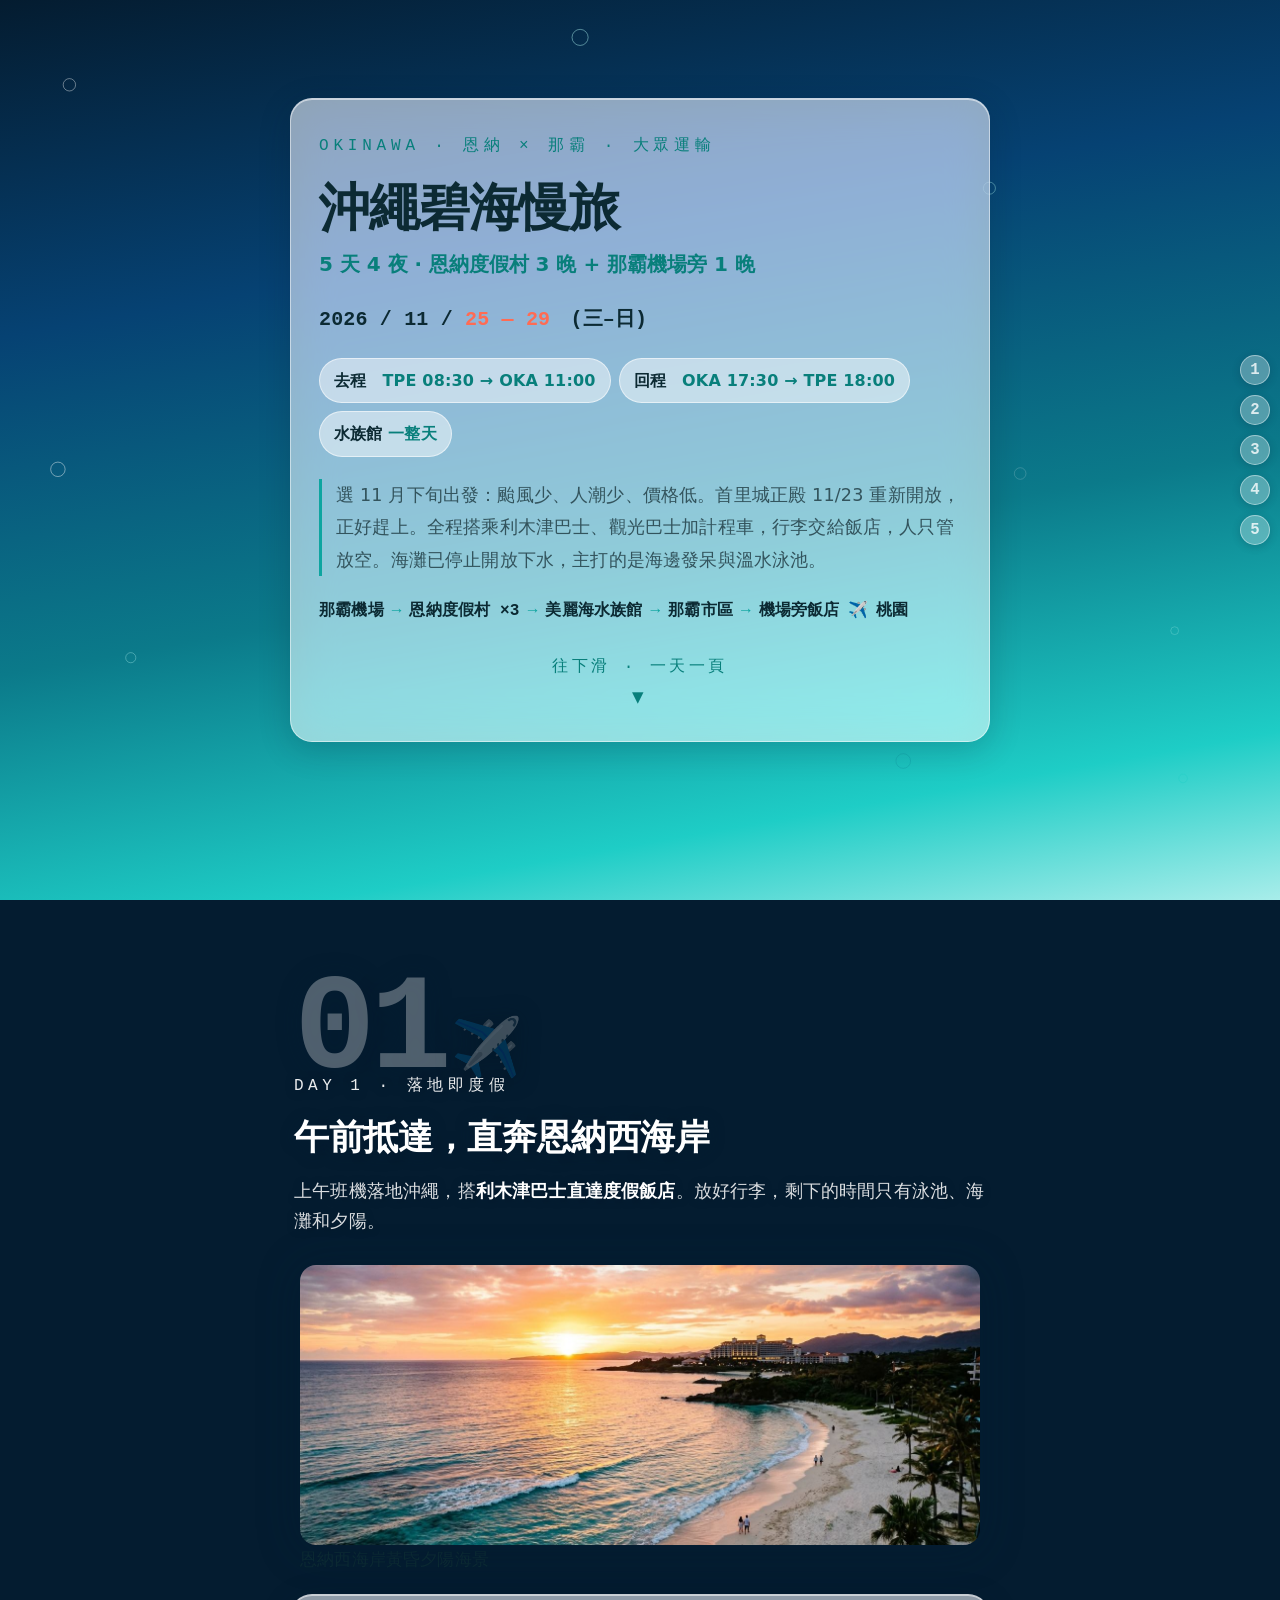
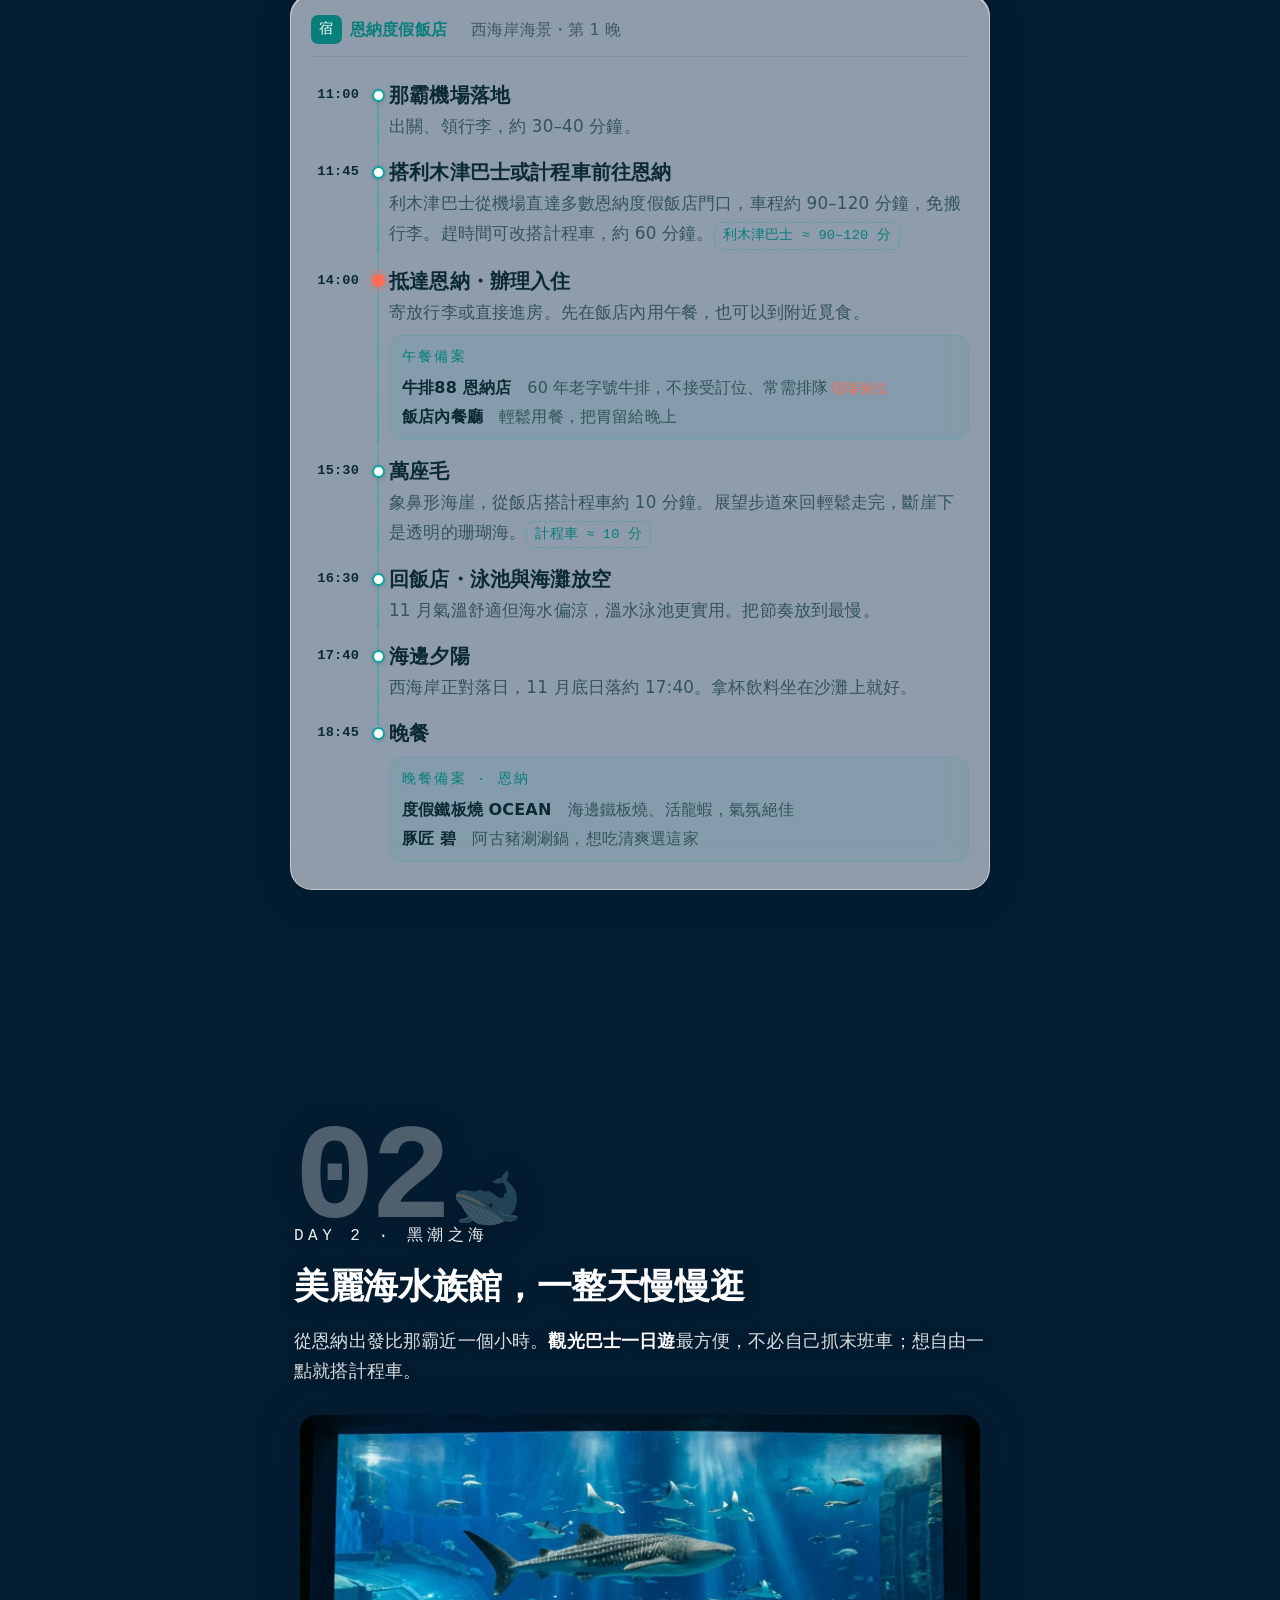
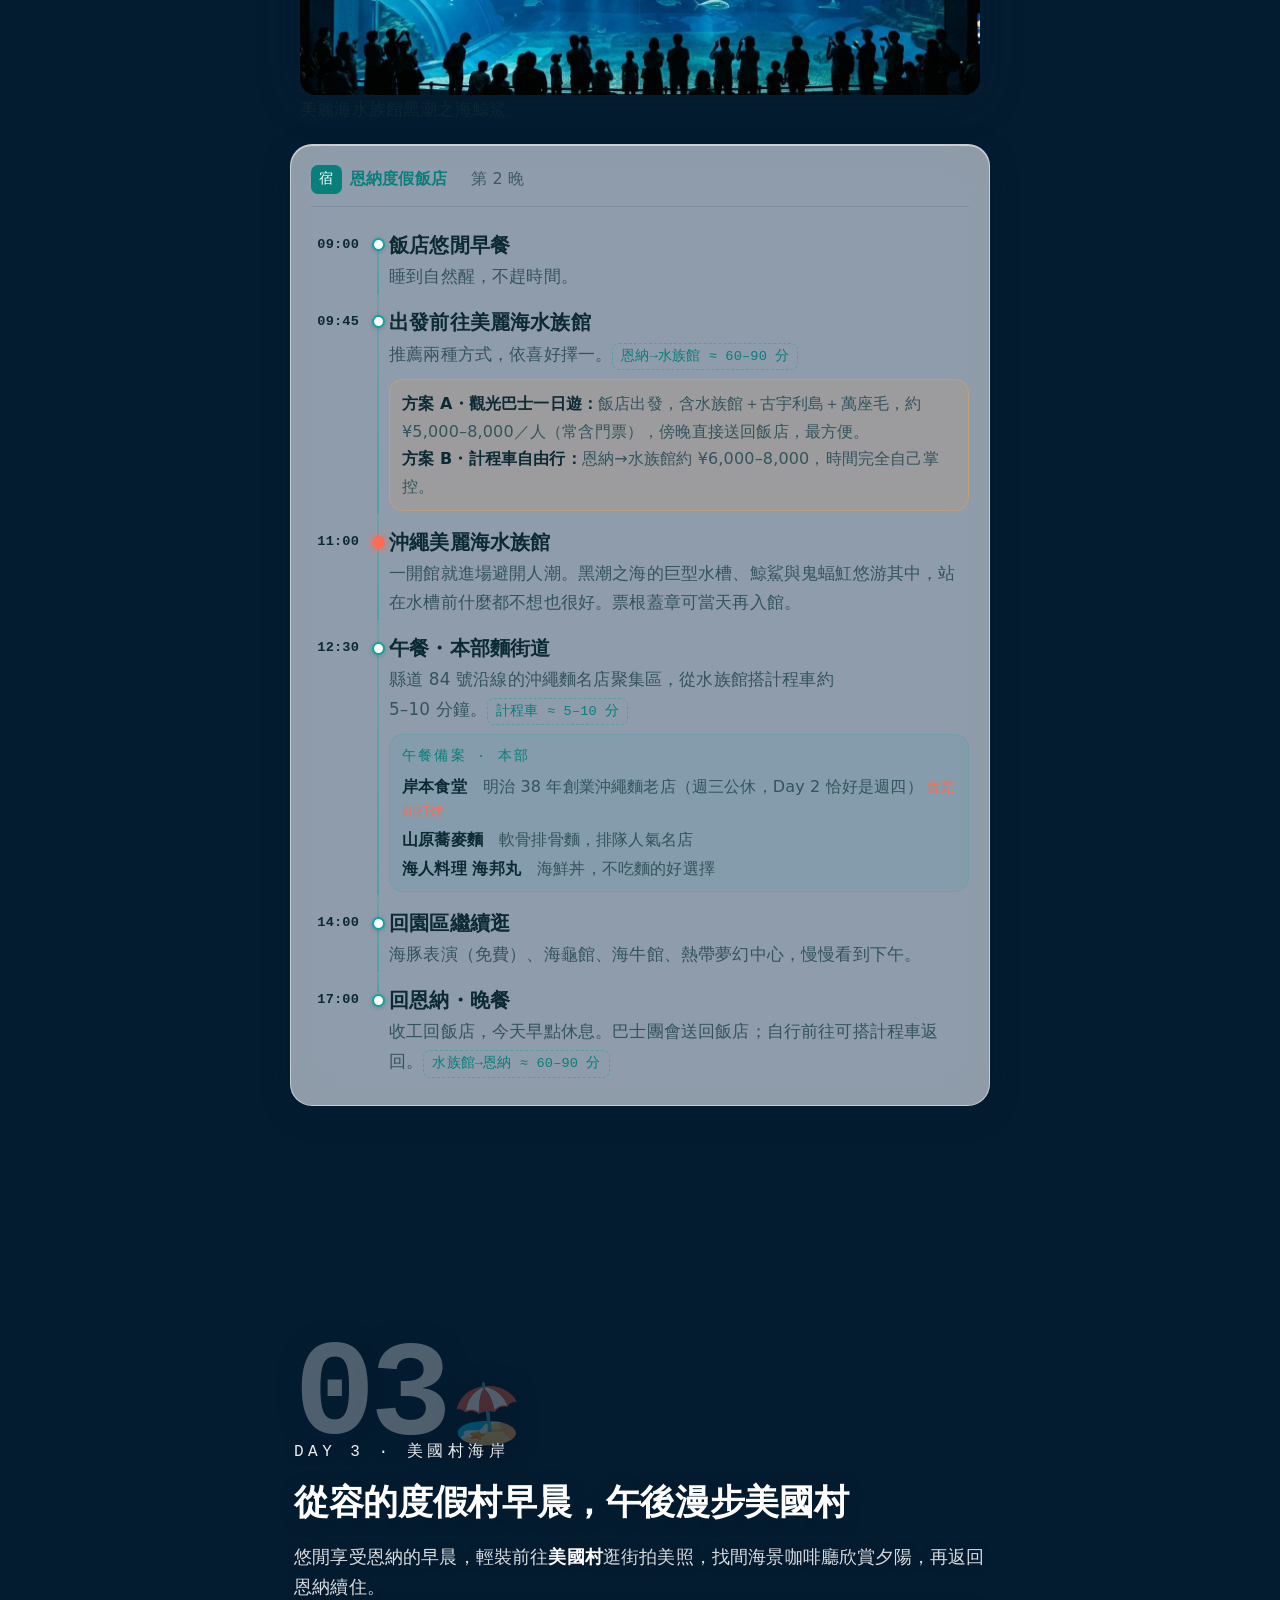
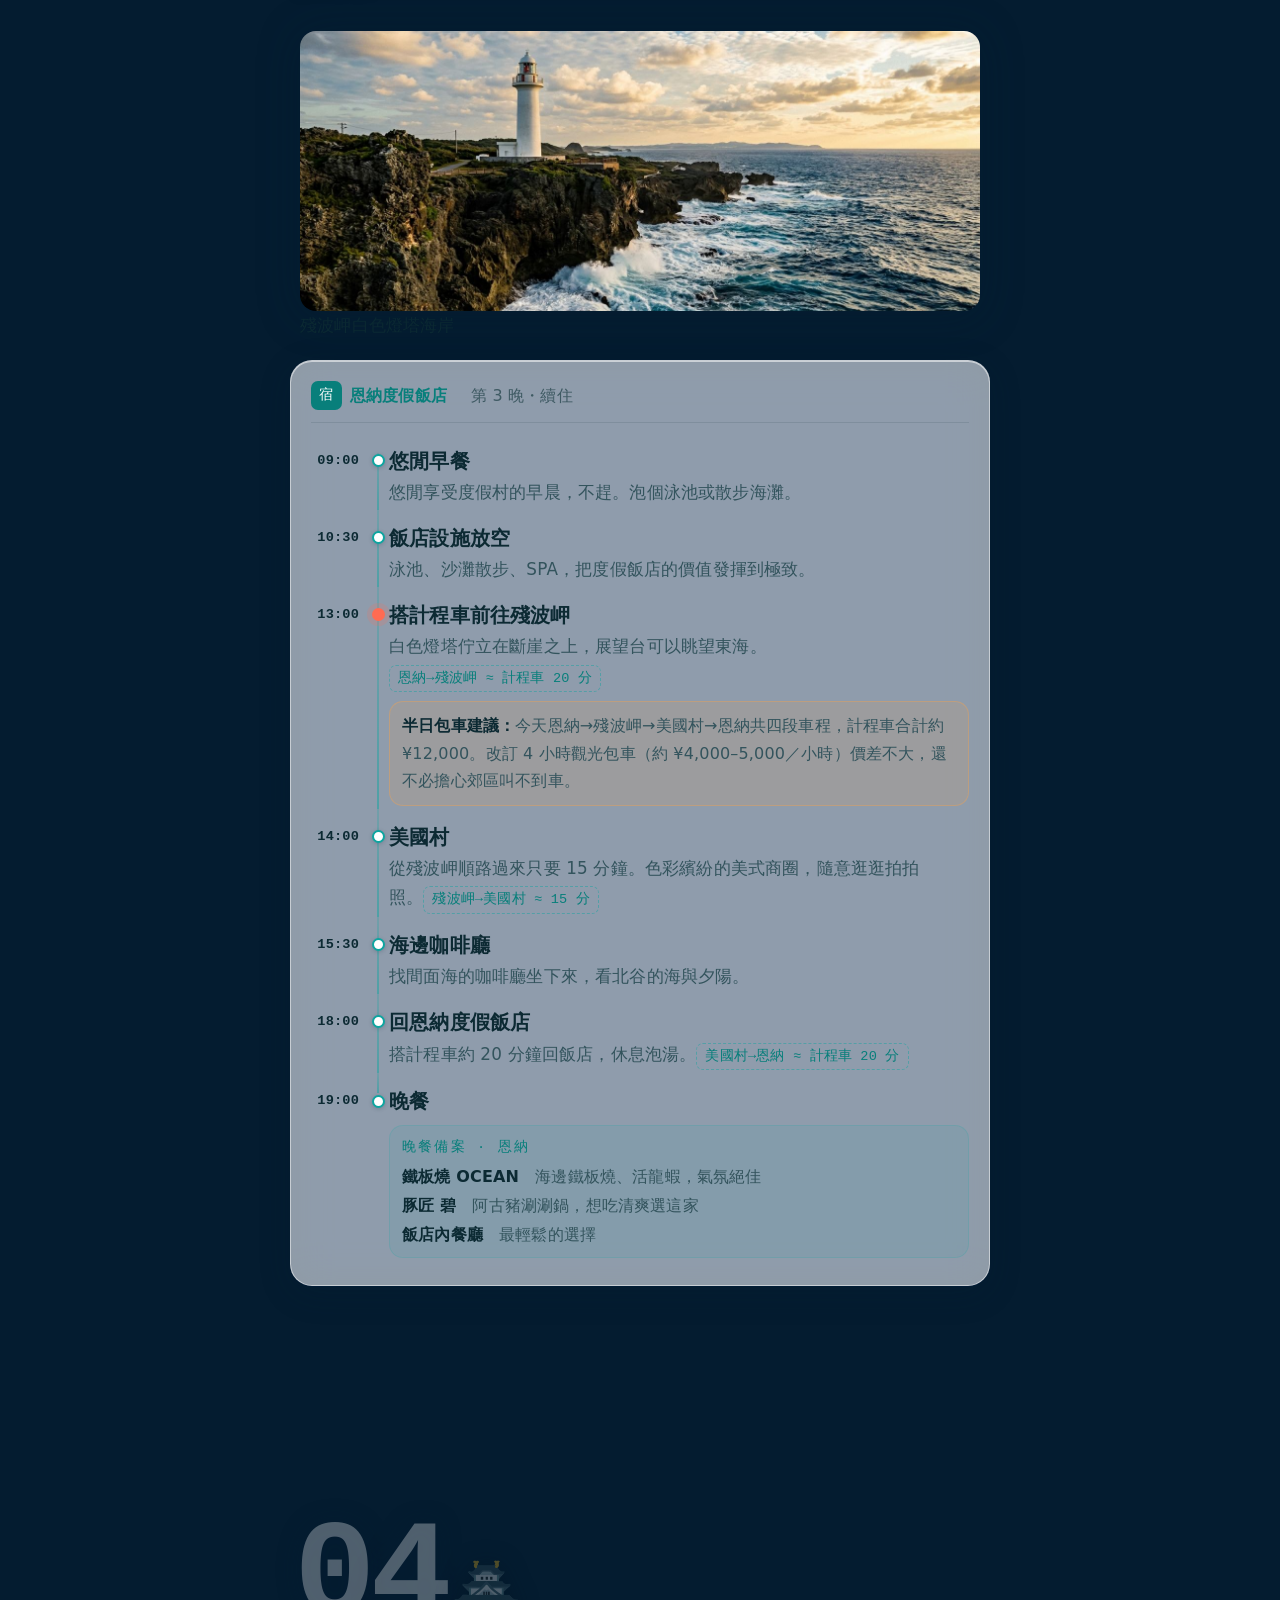
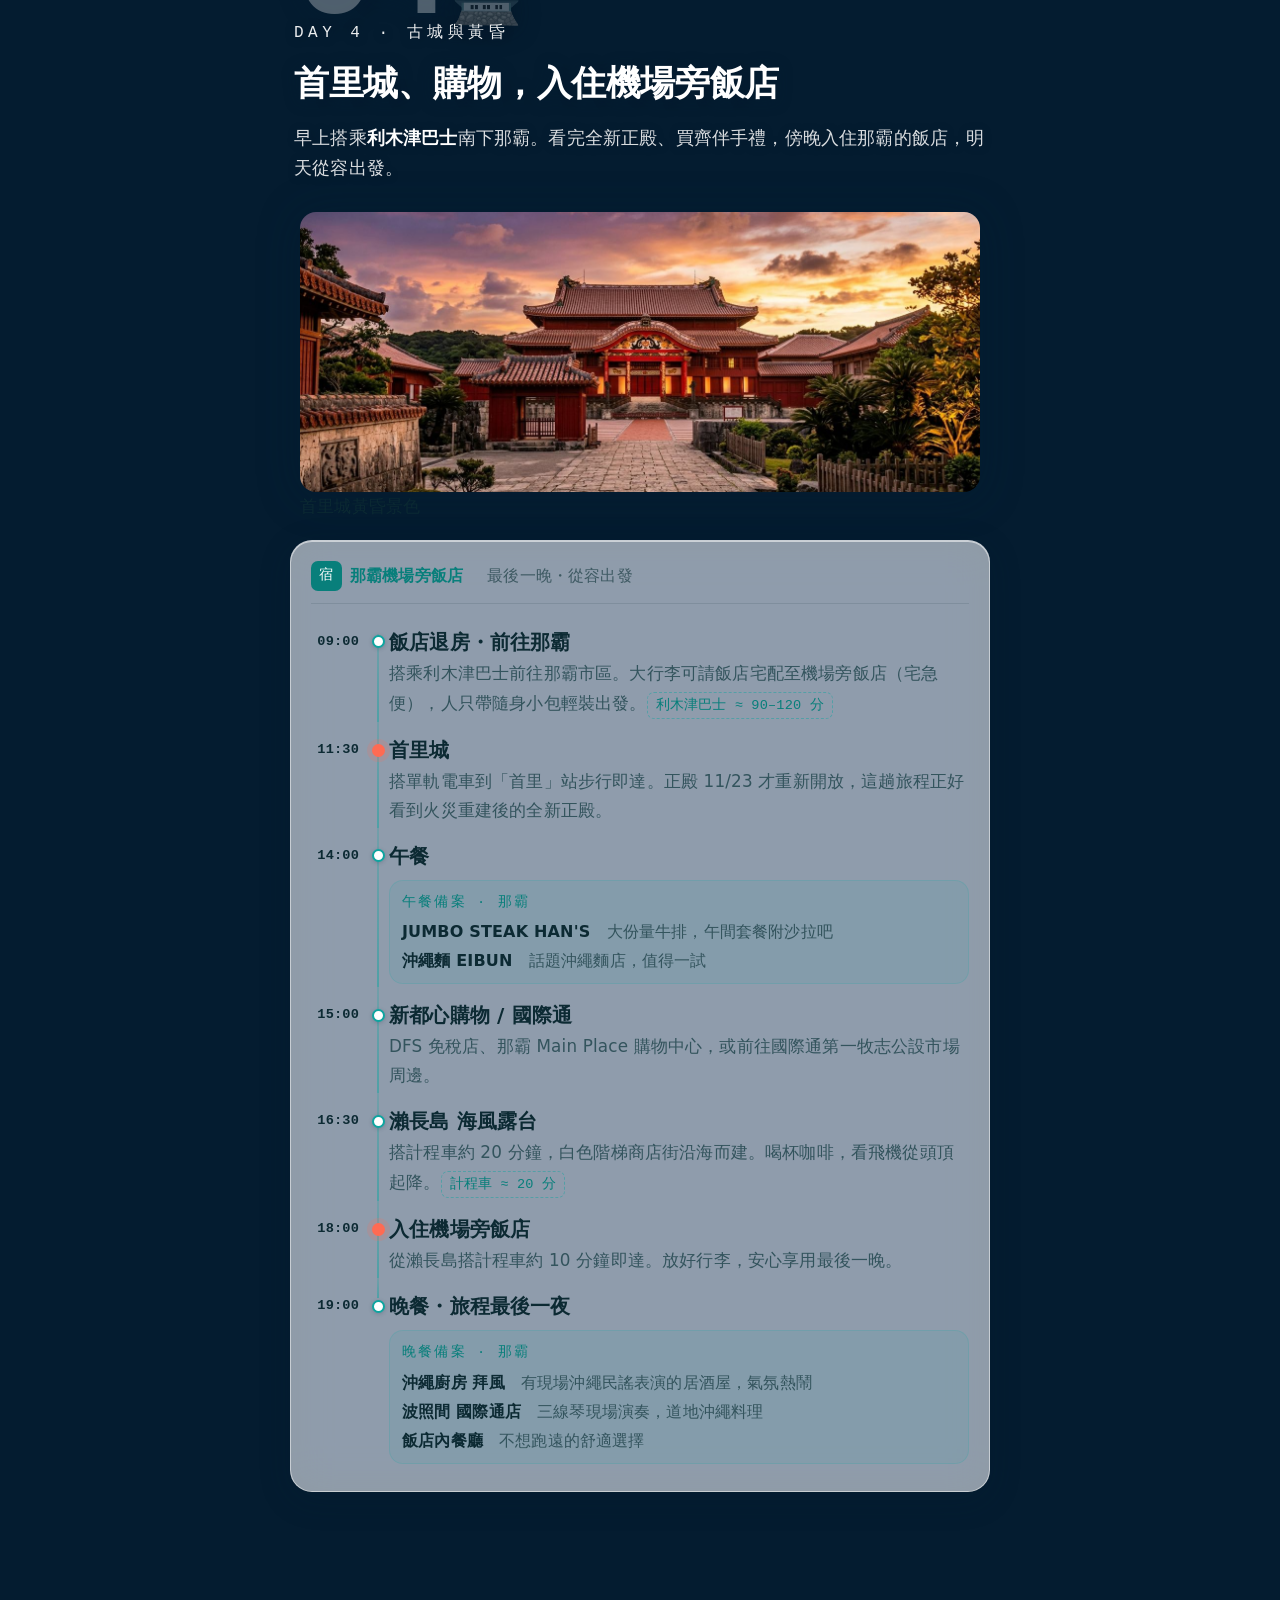
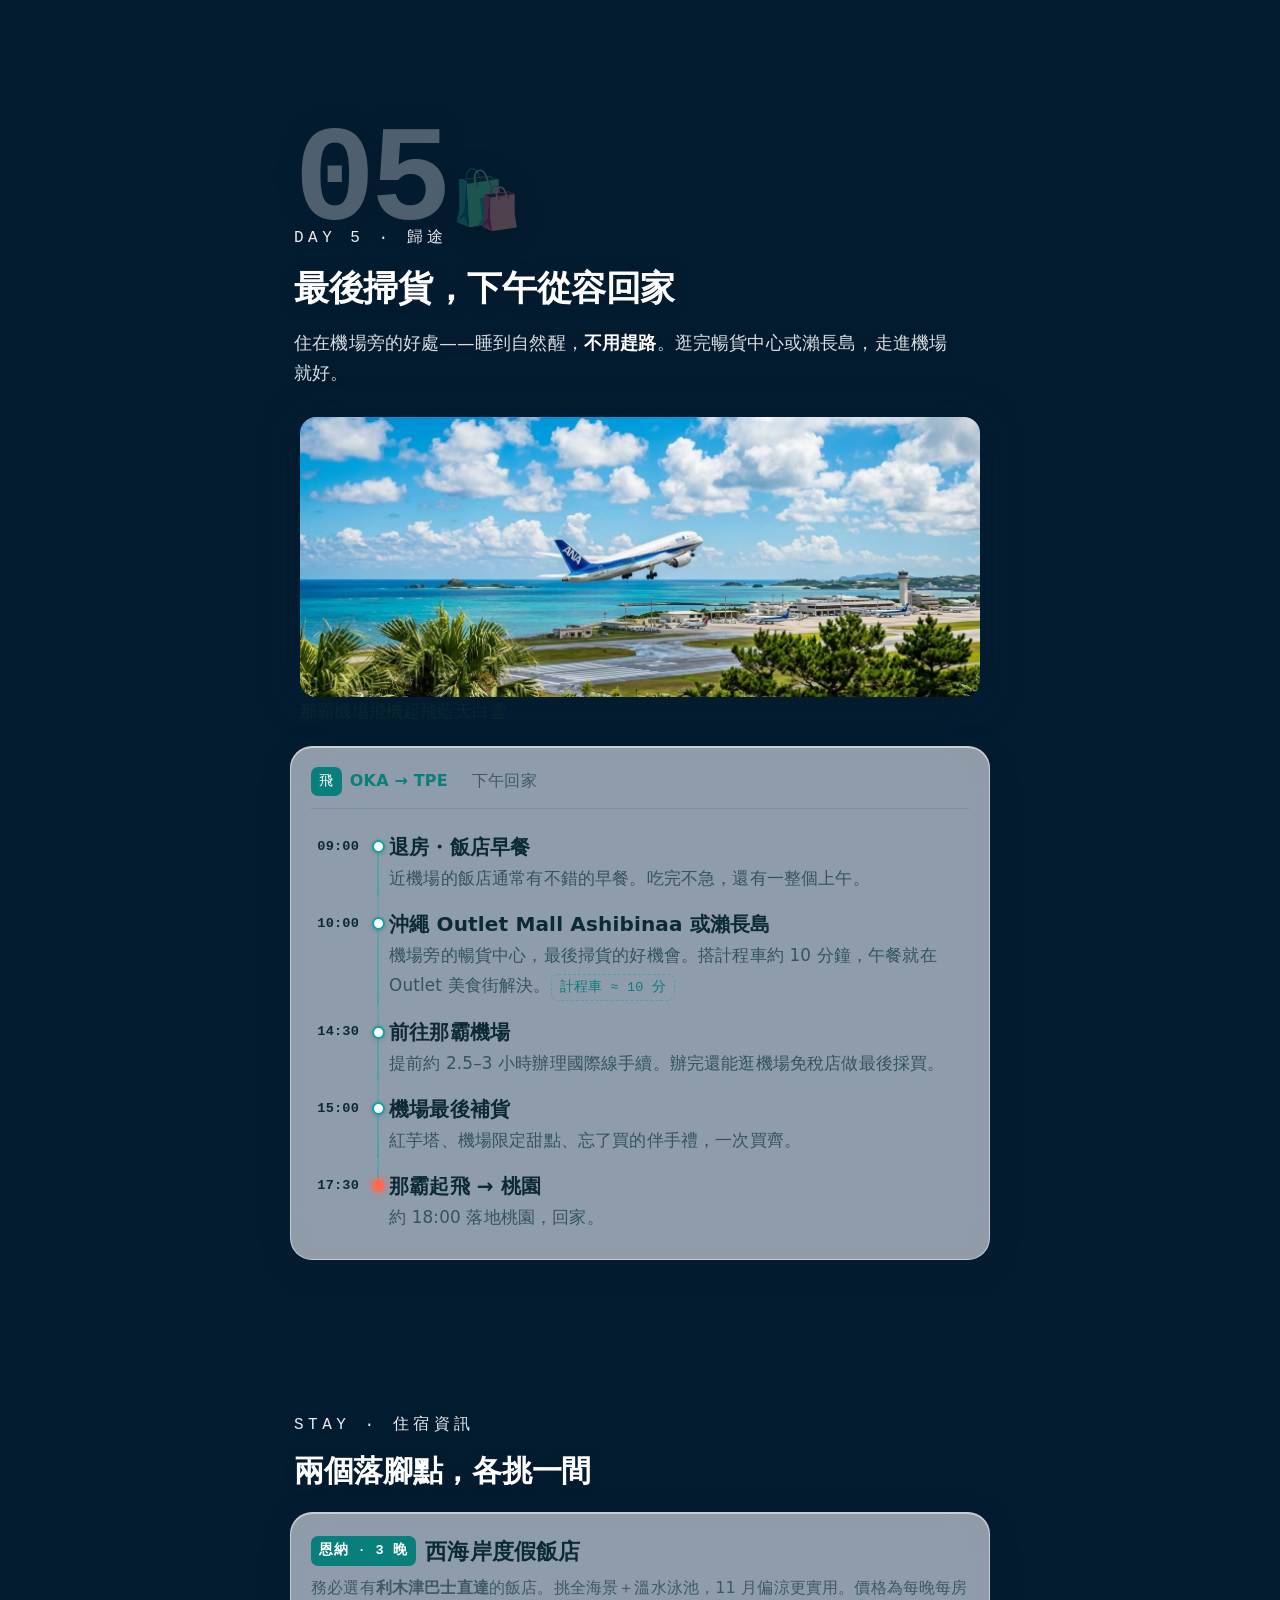
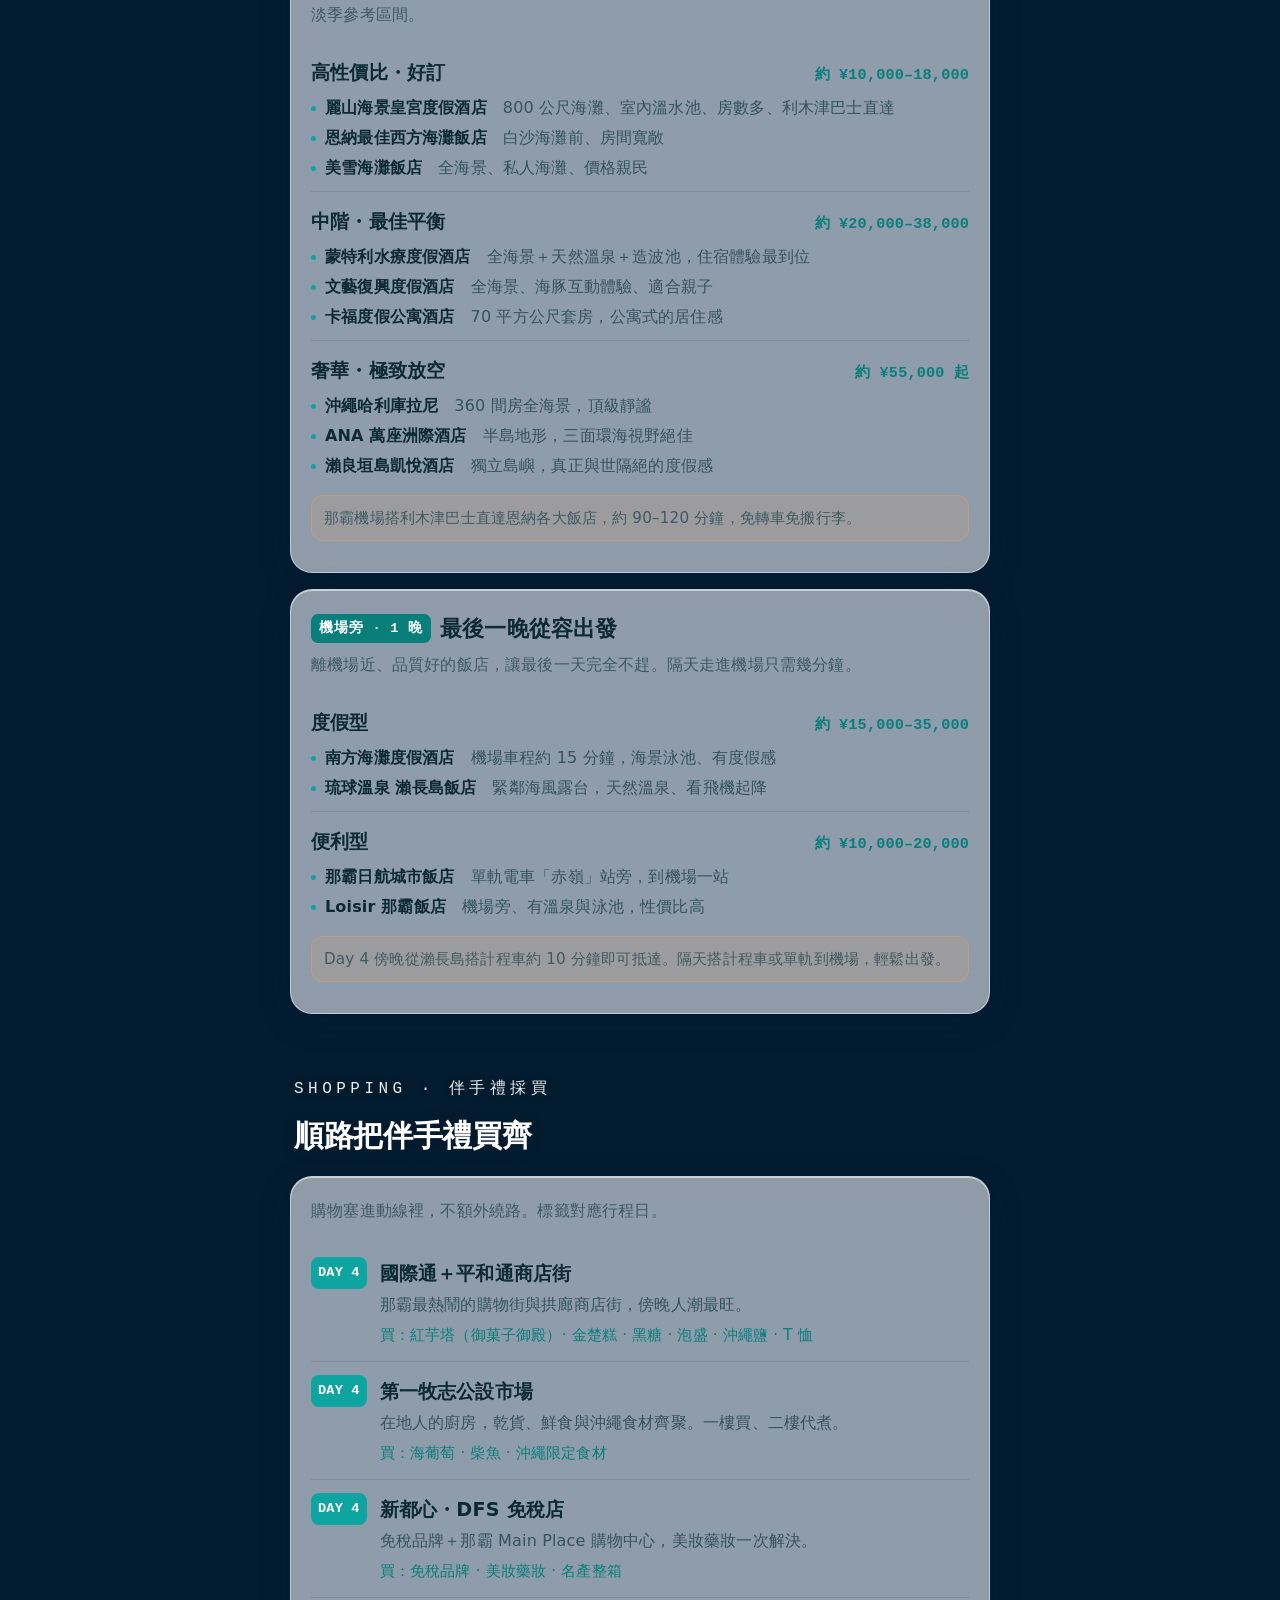
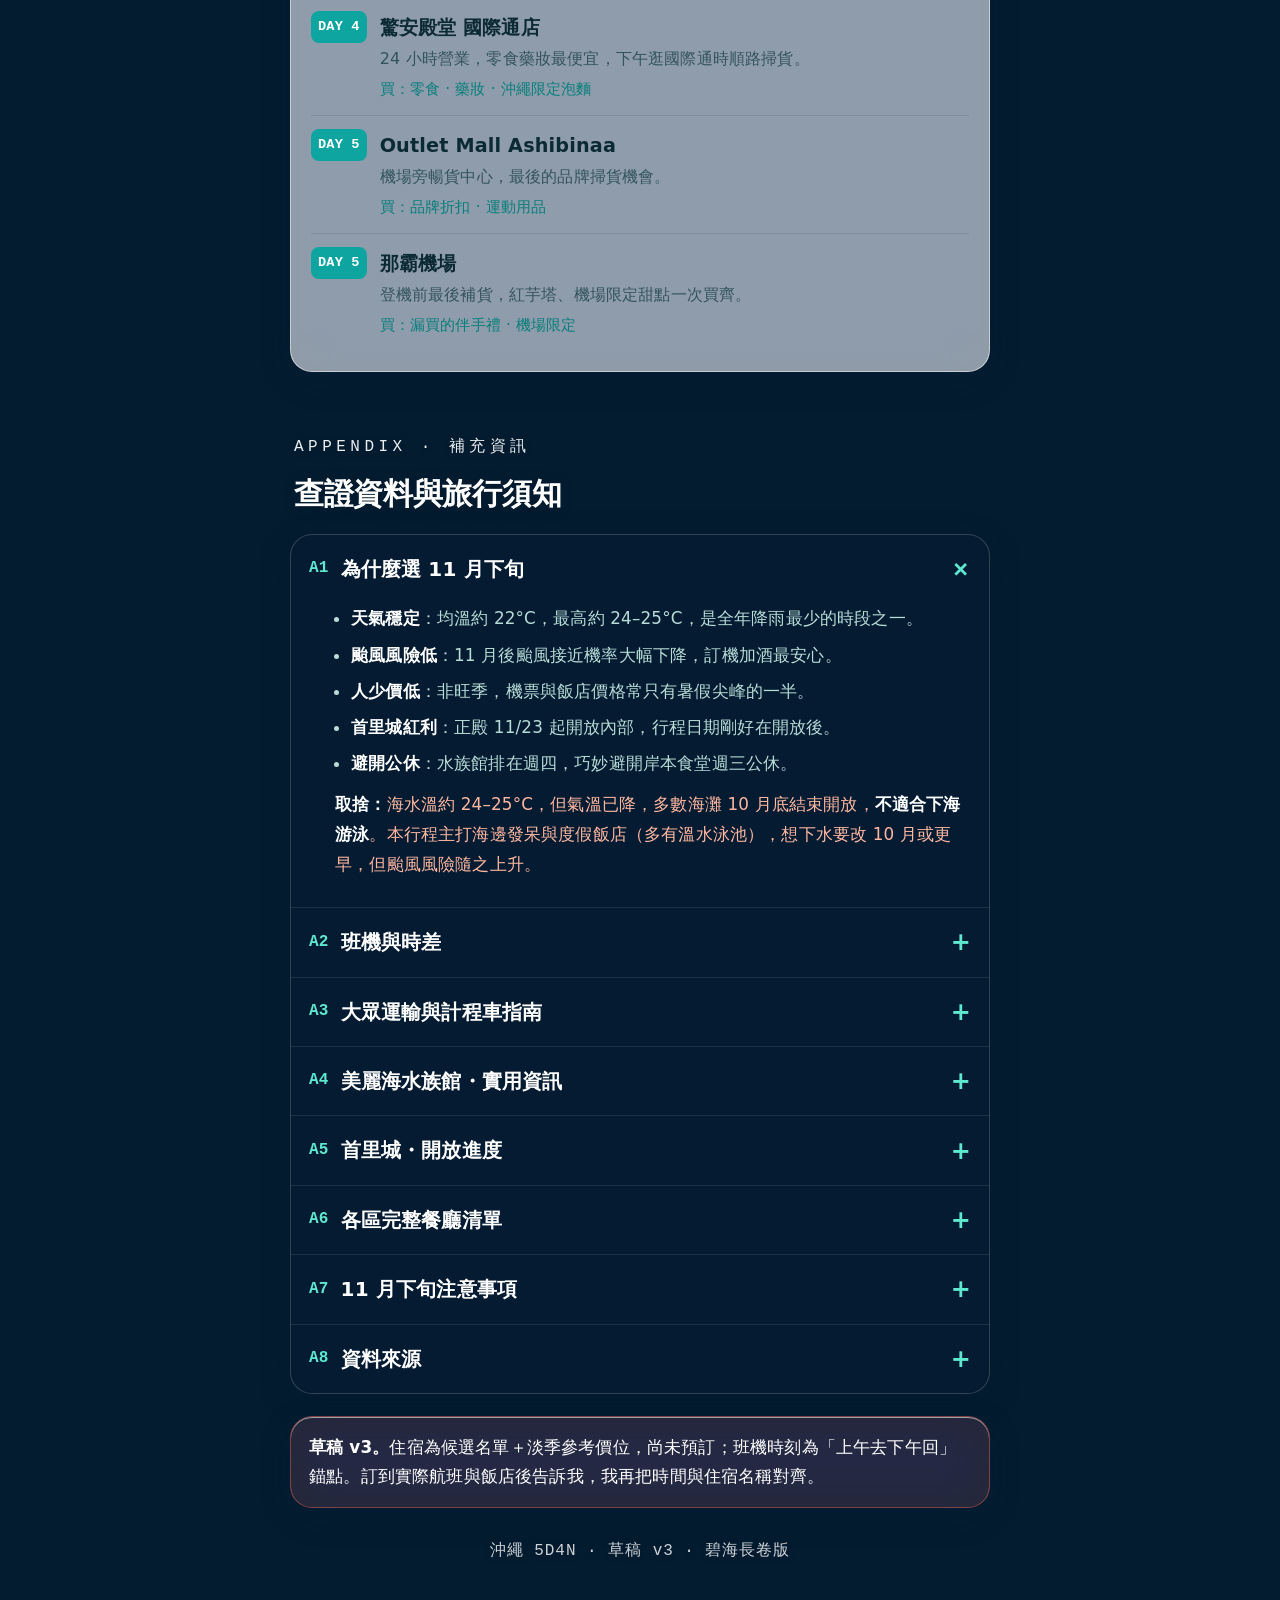
==== commit 033988f0: "feat: v2 guide Parts A-D - HTML content fixes and CSS overhaul" ====
--- a/2026okinawa/index.html
+++ b/2026okinawa/index.html
@@ -80,7 +80,7 @@
   /* ===== day sections ===== */
   .dsec{min-height:100svh;padding:14svh 0 10svh;scroll-margin-top:0;position:relative;}
   .dhead{position:relative;margin-bottom:28px;padding-left:4px;}
-  .dhead .big{font-family:var(--mono);font-weight:800;font-size:clamp(4.8rem,22vw,8.5rem);line-height:.88;color:rgba(255,255,255,.18);letter-spacing:-.04em;text-shadow:0 2px 24px rgba(4,28,48,.15);user-select:none;}
+  .dhead .big{font-family:var(--mono);font-weight:800;font-size:clamp(4.8rem,22vw,8.5rem);line-height:.88;color:rgba(255,255,255,.3);letter-spacing:-.04em;text-shadow:0 2px 24px rgba(4,28,48,.35);user-select:none;}
   .dhead .ttl{position:relative;margin-top:-1.1em;}
   .dhead .lbl{font-family:var(--mono);font-size:1rem;letter-spacing:.28em;text-transform:uppercase;color:rgba(255,255,255,.92);margin:0 0 6px;text-shadow:0 1px 8px rgba(4,28,48,.5);}
   .dhead h2{font-size:clamp(1.5rem,6vw,2.2rem);font-weight:800;margin:0;color:#fff;letter-spacing:-.01em;text-shadow:0 2px 16px rgba(4,28,48,.45);text-wrap:balance;}
@@ -203,7 +203,6 @@
 
   .dhead .big .emo{font-size:.42em;letter-spacing:0;vertical-align:baseline;margin-left:.08em;filter:drop-shadow(0 2px 8px rgba(0,0,0,.3));}
 
-  .scene .scap{margin:6px 4px 0;font-size:.9rem;color:rgba(255,255,255,.85);text-align:right;text-shadow:0 1px 6px rgba(4,28,48,.5);}
 
   @media(max-width:600px){
     .rail{right:auto;left:50%;top:auto;bottom:12px;transform:translateX(-50%);
@@ -219,7 +218,7 @@
   }
 
   @media(prefers-reduced-motion:no-preference){
-    .scene img{animation:kb 9s ease-out both;}
+    .reveal.in .scene img,.scene.reveal.in img{animation:kb 9s ease-out both;}
     @keyframes kb{from{transform:scale(1.06);}to{transform:scale(1);}}
   }
 
@@ -272,7 +271,7 @@
     <!-- Scene: resort sunset silhouette -->
     <div class="scene reveal">
       <img src="images/day1.jpg" alt="恩納西海岸黃昏夕陽海景">
-      <p class="scap">恩納西海岸黃昏夕陽海景</p>
+      <span class="cap">恩納西海岸黃昏夕陽海景</span>
     </div>
 
     <div class="glass day reveal">
@@ -283,8 +282,8 @@
         <div class="stop key"><span class="time">14:00</span><span class="node"></span><h4>抵達恩納・辦理入住</h4><p>寄放行李或直接進房。先在飯店內用午餐，也可以到附近覓食。</p>
           <div class="meal"><p class="mh">午餐備案</p><ul><li><b>牛排88 恩納店</b>　60 年老字號牛排，不接受訂位、常需排隊<span class="t">現場候位</span></li><li><b>飯店內餐廳</b>　輕鬆用餐，把胃留給晚上</li></ul></div>
         </div>
-        <div class="stop"><span class="time">14:30</span><span class="node"></span><h4>萬座毛</h4><p>象鼻形海崖，從飯店搭計程車約 <span class="nb">10 分鐘</span>。展望步道來回輕鬆走完，斷崖下是透明的珊瑚海。<span class="transit">計程車 ≈ 10 分</span></p></div>
-        <div class="stop"><span class="time">15:30</span><span class="node"></span><h4>回飯店・泳池與海灘放空</h4><p>11 月氣溫舒適但海水偏涼，溫水泳池更實用。把節奏放到最慢。</p></div>
+        <div class="stop"><span class="time">15:30</span><span class="node"></span><h4>萬座毛</h4><p>象鼻形海崖，從飯店搭計程車約 <span class="nb">10 分鐘</span>。展望步道來回輕鬆走完，斷崖下是透明的珊瑚海。<span class="transit">計程車 ≈ 10 分</span></p></div>
+        <div class="stop"><span class="time">16:30</span><span class="node"></span><h4>回飯店・泳池與海灘放空</h4><p>11 月氣溫舒適但海水偏涼，溫水泳池更實用。把節奏放到最慢。</p></div>
         <div class="stop"><span class="time">17:40</span><span class="node"></span><h4>海邊夕陽</h4><p>西海岸正對落日，11 月底日落約 17:40。拿杯飲料坐在沙灘上就好。</p></div>
         <div class="stop"><span class="time">18:45</span><span class="node"></span><h4>晚餐</h4>
           <div class="meal"><p class="mh">晚餐備案 · 恩納</p><ul><li><b>度假鐵板燒 OCEAN</b>　海邊鐵板燒、活龍蝦，氣氛絕佳</li><li><b>豚匠 碧</b>　阿古豬涮涮鍋，想吃清爽選這家</li></ul></div>
@@ -307,7 +306,7 @@
     <!-- Scene: aquarium whale shark -->
     <div class="scene reveal">
       <img src="images/day2.jpg" alt="美麗海水族館黑潮之海鯨鯊" loading="lazy" decoding="async">
-      <p class="scap">美麗海水族館黑潮之海鯨鯊</p>
+      <span class="cap">美麗海水族館黑潮之海鯨鯊</span>
     </div>
 
     <div class="glass day reveal">
@@ -330,7 +329,7 @@
   <!-- ============ DAY 3 ============ -->
   <section class="dsec" data-day="d3" id="d3"><div class="wrap">
     <div class="dhead reveal">
-      <div class="big">03<span class="emo">🎡</span></div>
+      <div class="big">03<span class="emo">🏖&#xFE0F;</span></div>
       <div class="ttl">
         <p class="lbl">Day 3 · 美國村海岸</p>
         <h2>從容的度假村早晨，午後漫步美國村</h2>
@@ -338,10 +337,10 @@
       </div>
     </div>
 
-    <!-- Scene: Naha cityscape -->
+    <!-- Scene: Cape Zanpa lighthouse -->
     <div class="scene reveal">
       <img src="images/day3.jpg" alt="殘波岬白色燈塔海岸" loading="lazy" decoding="async">
-      <p class="scap">殘波岬白色燈塔海岸</p>
+      <span class="cap">殘波岬白色燈塔海岸</span>
     </div>
 
     <div class="glass day reveal">
@@ -349,10 +348,12 @@
       <div class="tl">
         <div class="stop"><span class="time">09:00</span><span class="node"></span><h4>悠閒早餐</h4><p>悠閒享受度假村的早晨，不趕。泡個泳池或散步海灘。</p></div>
         <div class="stop"><span class="time">10:30</span><span class="node"></span><h4>飯店設施放空</h4><p>泳池、沙灘散步、SPA，把度假飯店的價值發揮到極致。</p></div>
-        <div class="stop key"><span class="time">13:00</span><span class="node"></span><h4>搭計程車前往殘波岬</h4><p>白色燈塔佇立在斷崖之上，展望台可以眺望東海。<span class="transit">恩納→殘波岬 ≈ 計程車 20 分</span></p></div>
+        <div class="stop key"><span class="time">13:00</span><span class="node"></span><h4>搭計程車前往殘波岬</h4><p>白色燈塔佇立在斷崖之上，展望台可以眺望東海。<span class="transit">恩納→殘波岬 ≈ 計程車 20 分</span></p>
+          <div class="planb"><b>半日包車建議：</b>今天恩納→殘波岬→美國村→恩納共四段車程，計程車合計約 <span class="nb">¥12,000</span>。改訂 <span class="nb">4 小時</span>觀光包車（約 <span class="nb">¥4,000–5,000</span>／小時）價差不大，還不必擔心郊區叫不到車。</div>
+        </div>
         <div class="stop"><span class="time">14:00</span><span class="node"></span><h4>美國村</h4><p>從殘波岬順路過來只要 <span class="nb">15 分鐘</span>。色彩繽紛的美式商圈，隨意逛逛拍拍照。<span class="transit">殘波岬→美國村 ≈ 15 分</span></p></div>
         <div class="stop"><span class="time">15:30</span><span class="node"></span><h4>海邊咖啡廳</h4><p>找間面海的咖啡廳坐下來，看北谷的海與夕陽。</p></div>
-        <div class="stop"><span class="time">17:30</span><span class="node"></span><h4>回恩納度假飯店</h4><p>搭計程車約 <span class="nb">20 分鐘</span>回飯店，休息泡湯。<span class="transit">美國村→恩納 ≈ 計程車 20 分</span></p></div>
+        <div class="stop"><span class="time">18:00</span><span class="node"></span><h4>回恩納度假飯店</h4><p>搭計程車約 <span class="nb">20 分鐘</span>回飯店，休息泡湯。<span class="transit">美國村→恩納 ≈ 計程車 20 分</span></p></div>
         <div class="stop"><span class="time">19:00</span><span class="node"></span><h4>晚餐</h4>
           <div class="meal"><p class="mh">晚餐備案 · 恩納</p><ul><li><b>鐵板燒 OCEAN</b>　海邊鐵板燒、活龍蝦，氣氛絕佳</li><li><b>豚匠 碧</b>　阿古豬涮涮鍋，想吃清爽選這家</li><li><b>飯店內餐廳</b>　最輕鬆的選擇</li></ul></div>
         </div>
@@ -374,7 +375,7 @@
     <!-- Scene: Shuri Castle sunset -->
     <div class="scene reveal">
       <img src="images/day4.jpg" alt="首里城黃昏景色" loading="lazy" decoding="async">
-      <p class="scap">首里城黃昏景色</p>
+      <span class="cap">首里城黃昏景色</span>
     </div>
 
     <div class="glass day reveal">
@@ -398,7 +399,7 @@
   <!-- ============ DAY 5 ============ -->
   <section class="dsec" data-day="d5" id="d5"><div class="wrap">
     <div class="dhead reveal">
-      <div class="big">05<span class="emo">🛍</span></div>
+      <div class="big">05<span class="emo">🛍&#xFE0F;</span></div>
       <div class="ttl">
         <p class="lbl">Day 5 · 歸途</p>
         <h2>最後掃貨，下午從容回家</h2>
@@ -409,16 +410,16 @@
     <!-- Scene: airplane departure -->
     <div class="scene reveal">
       <img src="images/day5.jpg" alt="那霸機場飛機起飛藍天白雲" loading="lazy" decoding="async">
-      <p class="scap">那霸機場飛機起飛藍天白雲</p>
+      <span class="cap">那霸機場飛機起飛藍天白雲</span>
     </div>
 
     <div class="glass day reveal">
       <div class="day-stay"><span class="tag">飛</span><b>OKA → TPE</b>　下午回家</div>
       <div class="tl">
         <div class="stop"><span class="time">09:00</span><span class="node"></span><h4>退房・飯店早餐</h4><p>近機場的飯店通常有不錯的早餐。吃完不急，還有一整個上午。</p></div>
-        <div class="stop"><span class="time">10:00</span><span class="node"></span><h4>沖繩 Outlet Mall Ashibinaa 或瀨長島</h4><p>機場旁的暢貨中心，最後掃貨的好機會。搭計程車約 <span class="nb">10 分鐘</span>。<span class="transit">計程車 ≈ 10 分</span></p></div>
-        <div class="stop"><span class="time">13:00</span><span class="node"></span><h4>前往那霸機場</h4><p>提前約 <span class="nb">2.5–3 小時</span>辦理國際線手續。辦完還能逛機場免稅店做最後採買。</p></div>
-        <div class="stop"><span class="time">14:00</span><span class="node"></span><h4>機場最後補貨</h4><p>紅芋塔、機場限定甜點、忘了買的伴手禮，一次買齊。</p></div>
+        <div class="stop"><span class="time">10:00</span><span class="node"></span><h4>沖繩 Outlet Mall Ashibinaa 或瀨長島</h4><p>機場旁的暢貨中心，最後掃貨的好機會。搭計程車約 <span class="nb">10 分鐘</span>，午餐就在 Outlet 美食街解決。<span class="transit">計程車 ≈ 10 分</span></p></div>
+        <div class="stop"><span class="time">14:30</span><span class="node"></span><h4>前往那霸機場</h4><p>提前約 <span class="nb">2.5–3 小時</span>辦理國際線手續。辦完還能逛機場免稅店做最後採買。</p></div>
+        <div class="stop"><span class="time">15:00</span><span class="node"></span><h4>機場最後補貨</h4><p>紅芋塔、機場限定甜點、忘了買的伴手禮，一次買齊。</p></div>
         <div class="stop key"><span class="time">17:30</span><span class="node"></span><h4>那霸起飛 → 桃園</h4><p>約 18:00 落地桃園，回家。</p></div>
       </div>
     </div>
@@ -463,7 +464,7 @@
         <div class="shop"><span class="when">DAY 4</span><div><h4>國際通＋平和通商店街</h4><p>那霸最熱鬧的購物街與拱廊商店街，傍晚人潮最旺。</p><span class="buy">買：紅芋塔（御菓子御殿）· 金楚糕 · 黑糖 · 泡盛 · 沖繩鹽 · T 恤</span></div></div>
         <div class="shop"><span class="when">DAY 4</span><div><h4>第一牧志公設市場</h4><p>在地人的廚房，乾貨、鮮食與沖繩食材齊聚。一樓買、二樓代煮。</p><span class="buy">買：海葡萄 · 柴魚 · 沖繩限定食材</span></div></div>
         <div class="shop"><span class="when">DAY 4</span><div><h4>新都心・DFS 免稅店</h4><p>免稅品牌＋那霸 Main Place 購物中心，美妝藥妝一次解決。</p><span class="buy">買：免稅品牌 · 美妝藥妝 · 名產整箱</span></div></div>
-        <div class="shop"><span class="when opt">DAY 4 夜</span><div><h4>驚安殿堂 國際通店</h4><p><span class="nb">24 小時</span>營業，零食藥妝最便宜，晚上回飯店前掃貨。</p><span class="buy">買：零食 · 藥妝 · 沖繩限定泡麵</span></div></div>
+        <div class="shop"><span class="when">DAY 4</span><div><h4>驚安殿堂 國際通店</h4><p><span class="nb">24 小時</span>營業，零食藥妝最便宜，下午逛國際通時順路掃貨。</p><span class="buy">買：零食 · 藥妝 · 沖繩限定泡麵</span></div></div>
         <div class="shop"><span class="when">DAY 5</span><div><h4>Outlet Mall Ashibinaa</h4><p>機場旁暢貨中心，最後的品牌掃貨機會。</p><span class="buy">買：品牌折扣 · 運動用品</span></div></div>
         <div class="shop"><span class="when">DAY 5</span><div><h4>那霸機場</h4><p>登機前最後補貨，紅芋塔、機場限定甜點一次買齊。</p><span class="buy">買：漏買的伴手禮 · 機場限定</span></div></div>
       </div>
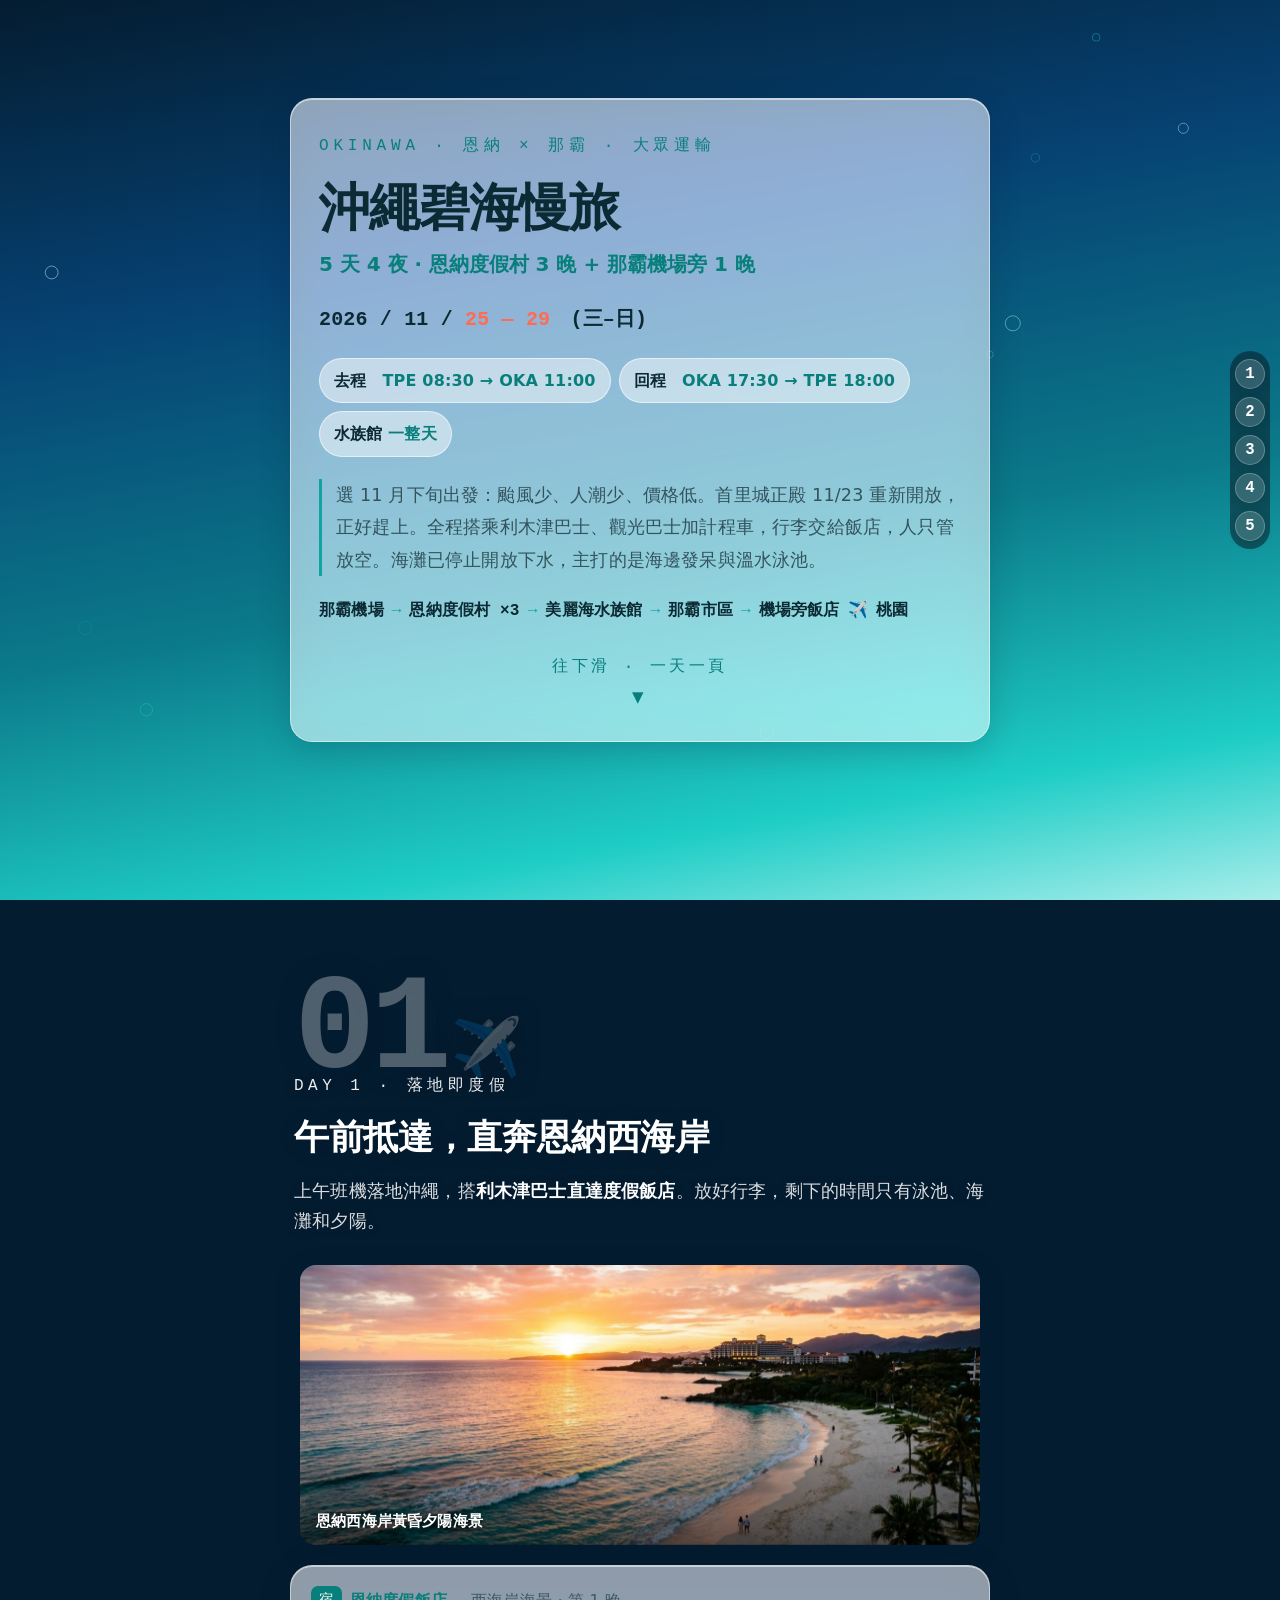
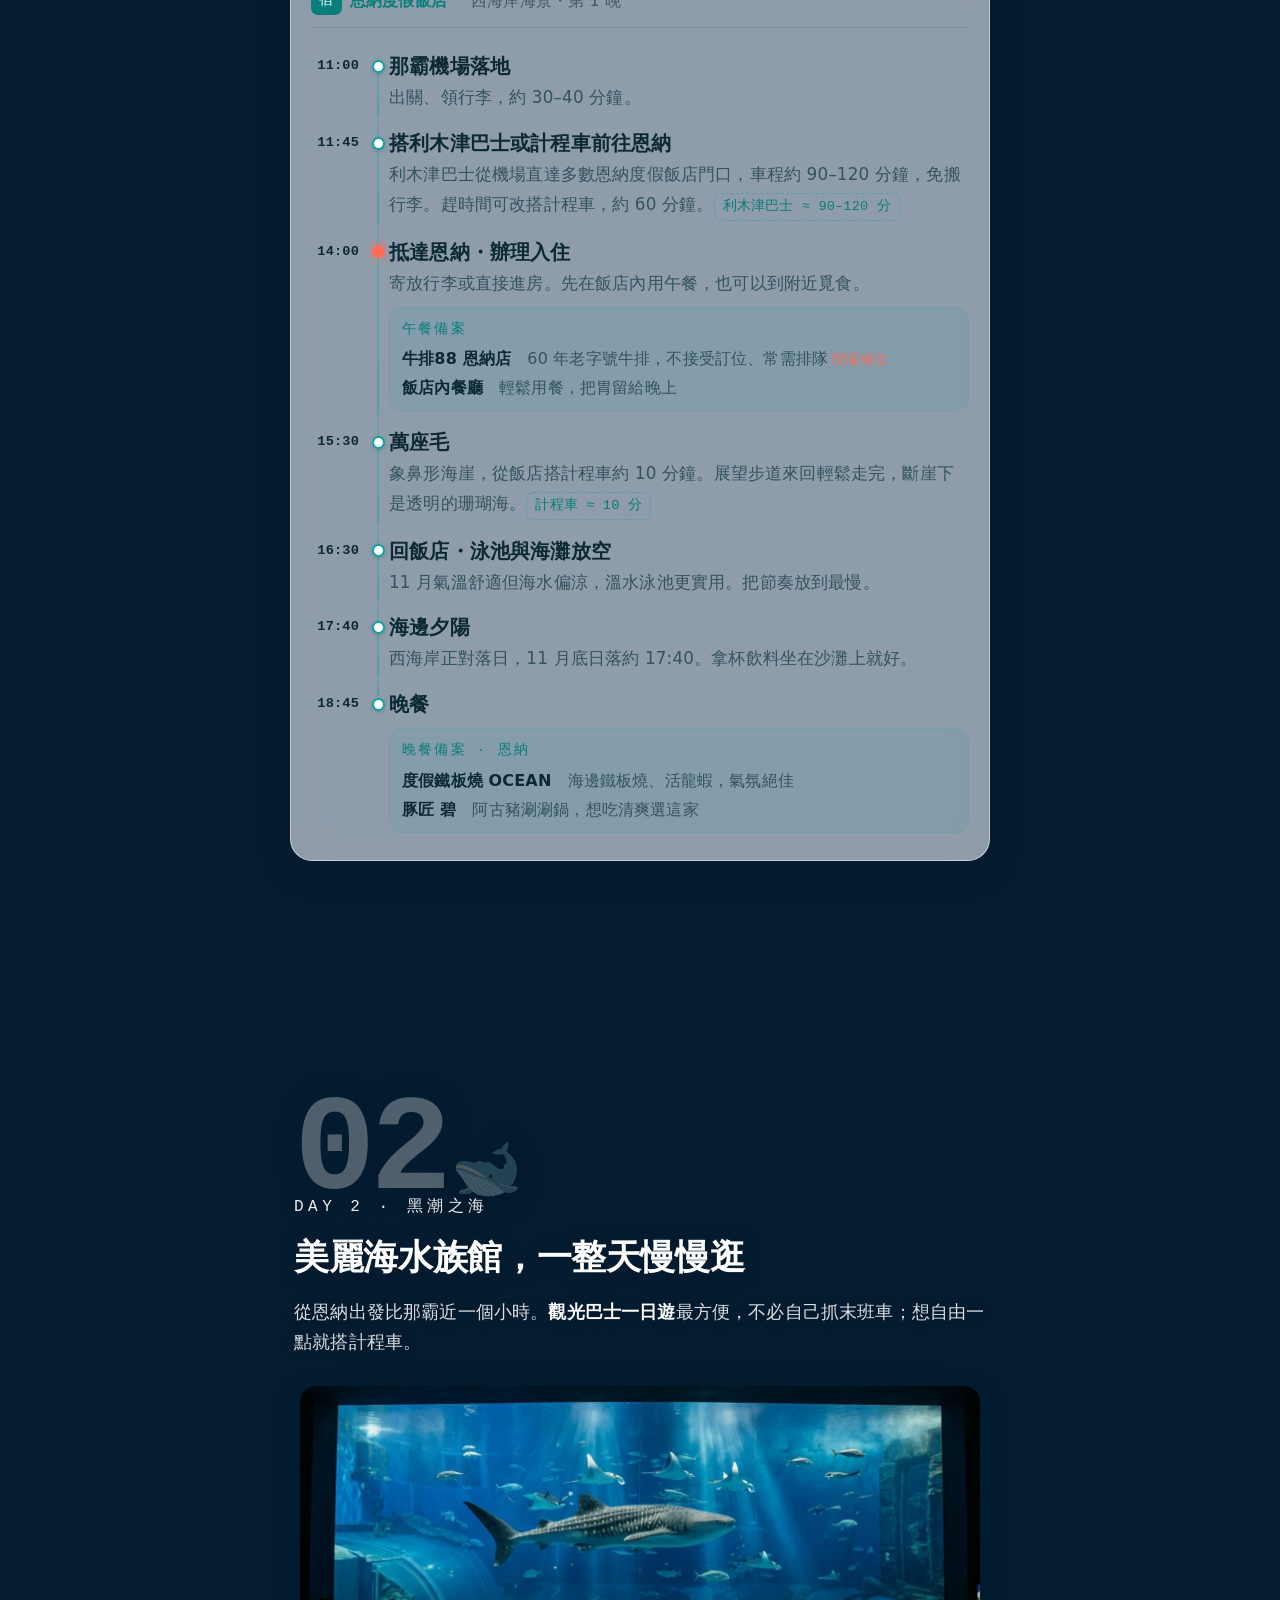
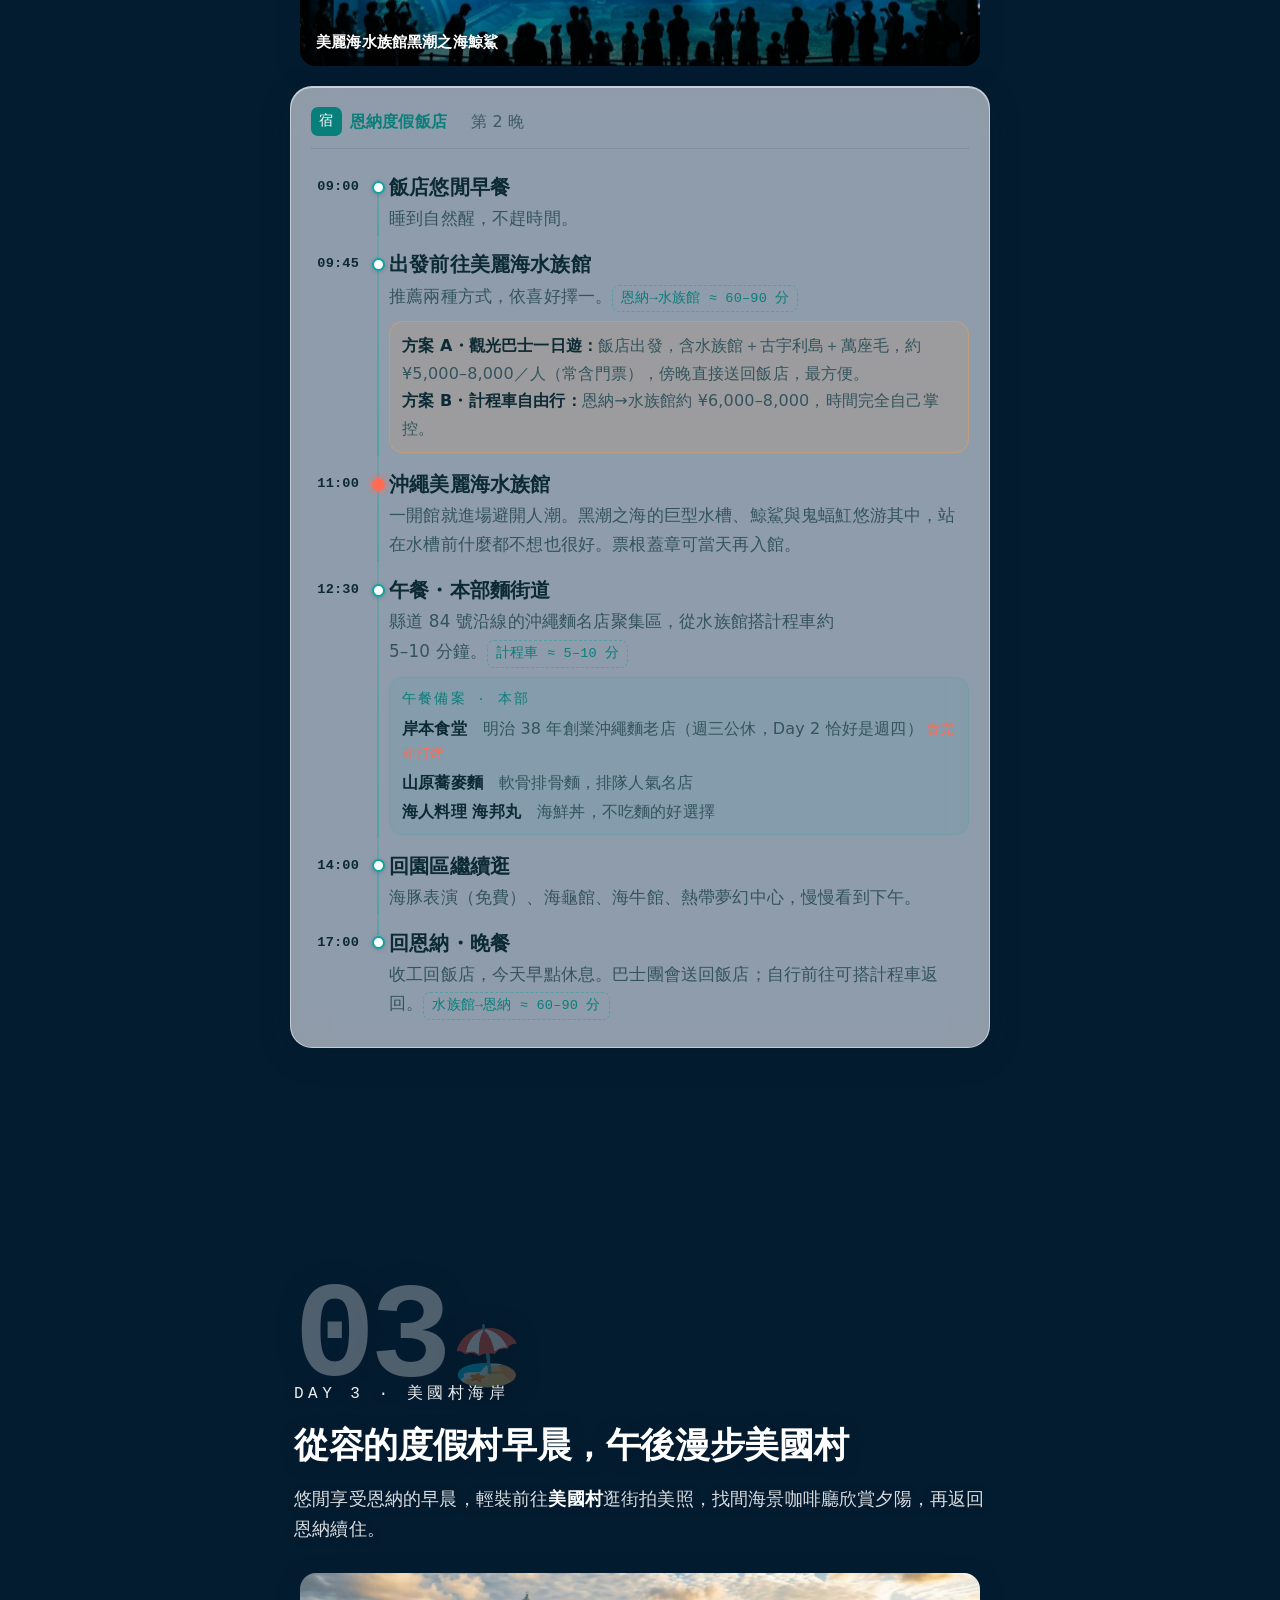
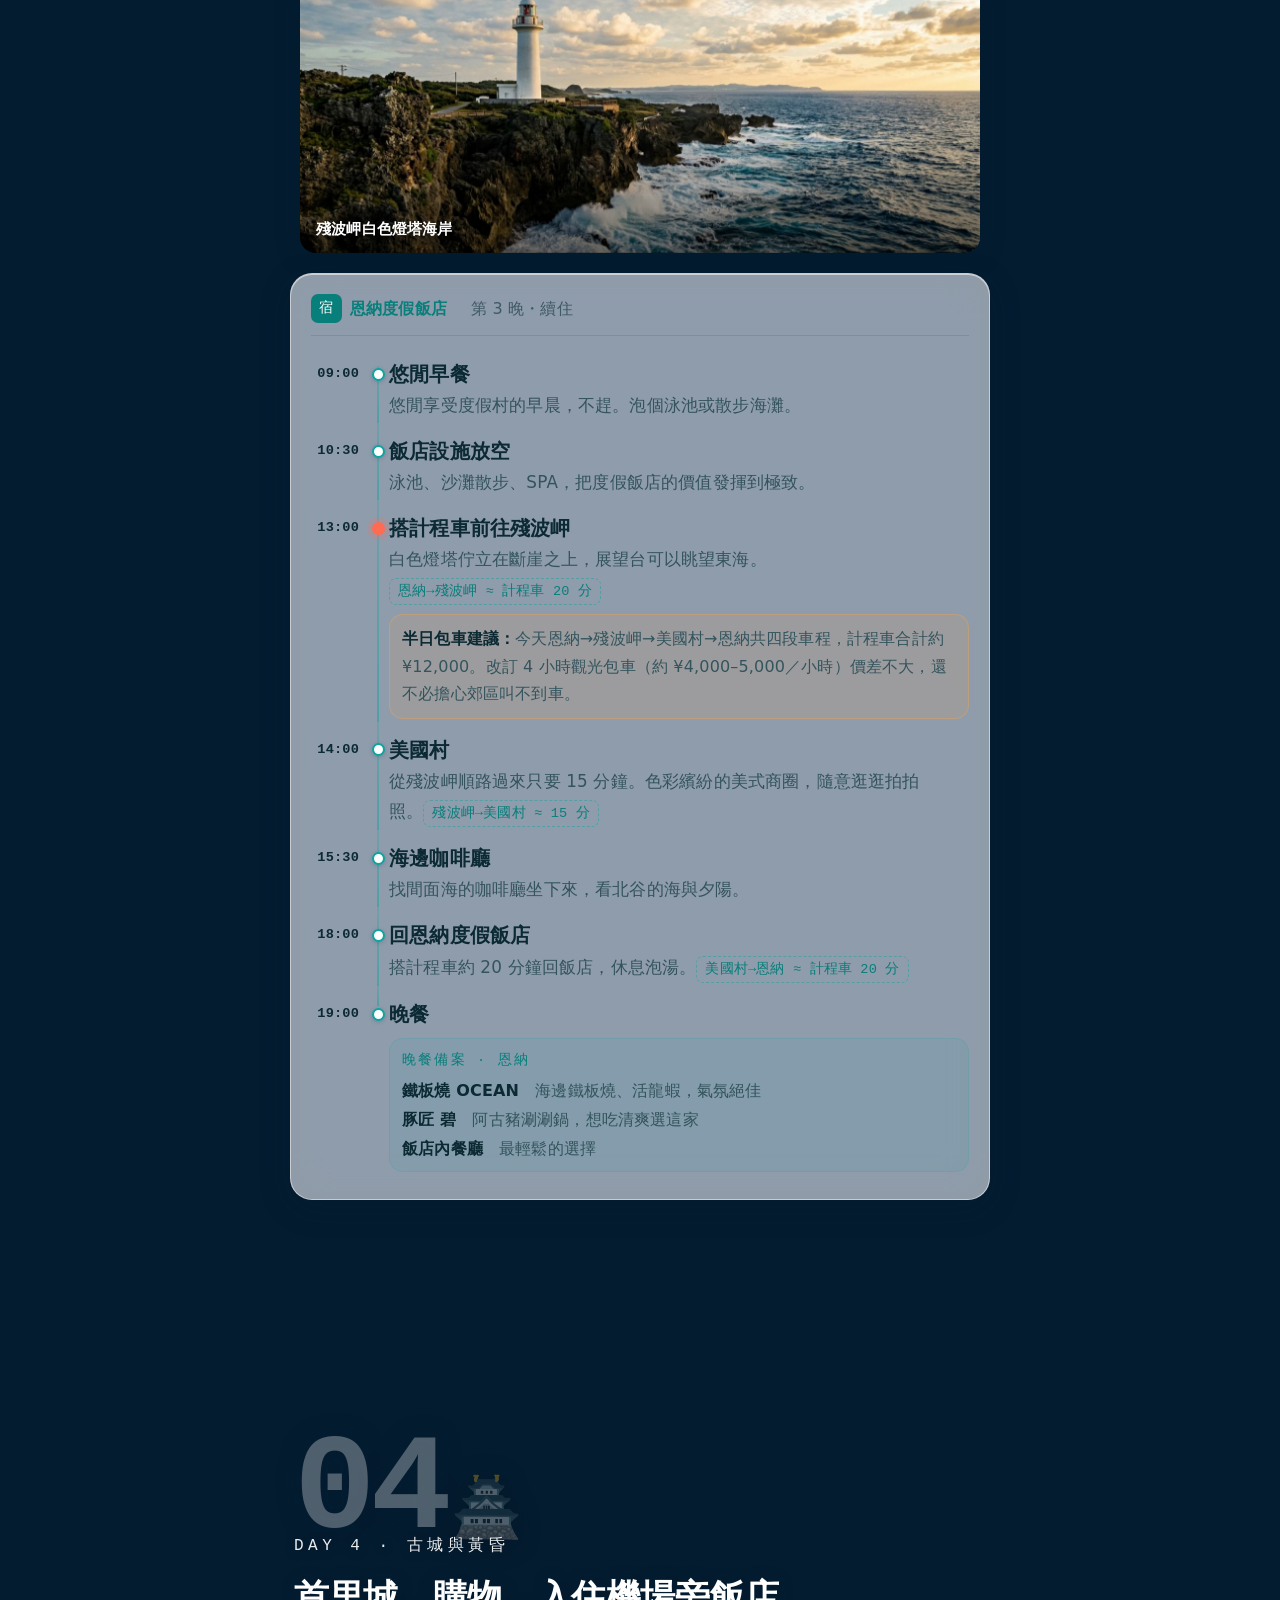
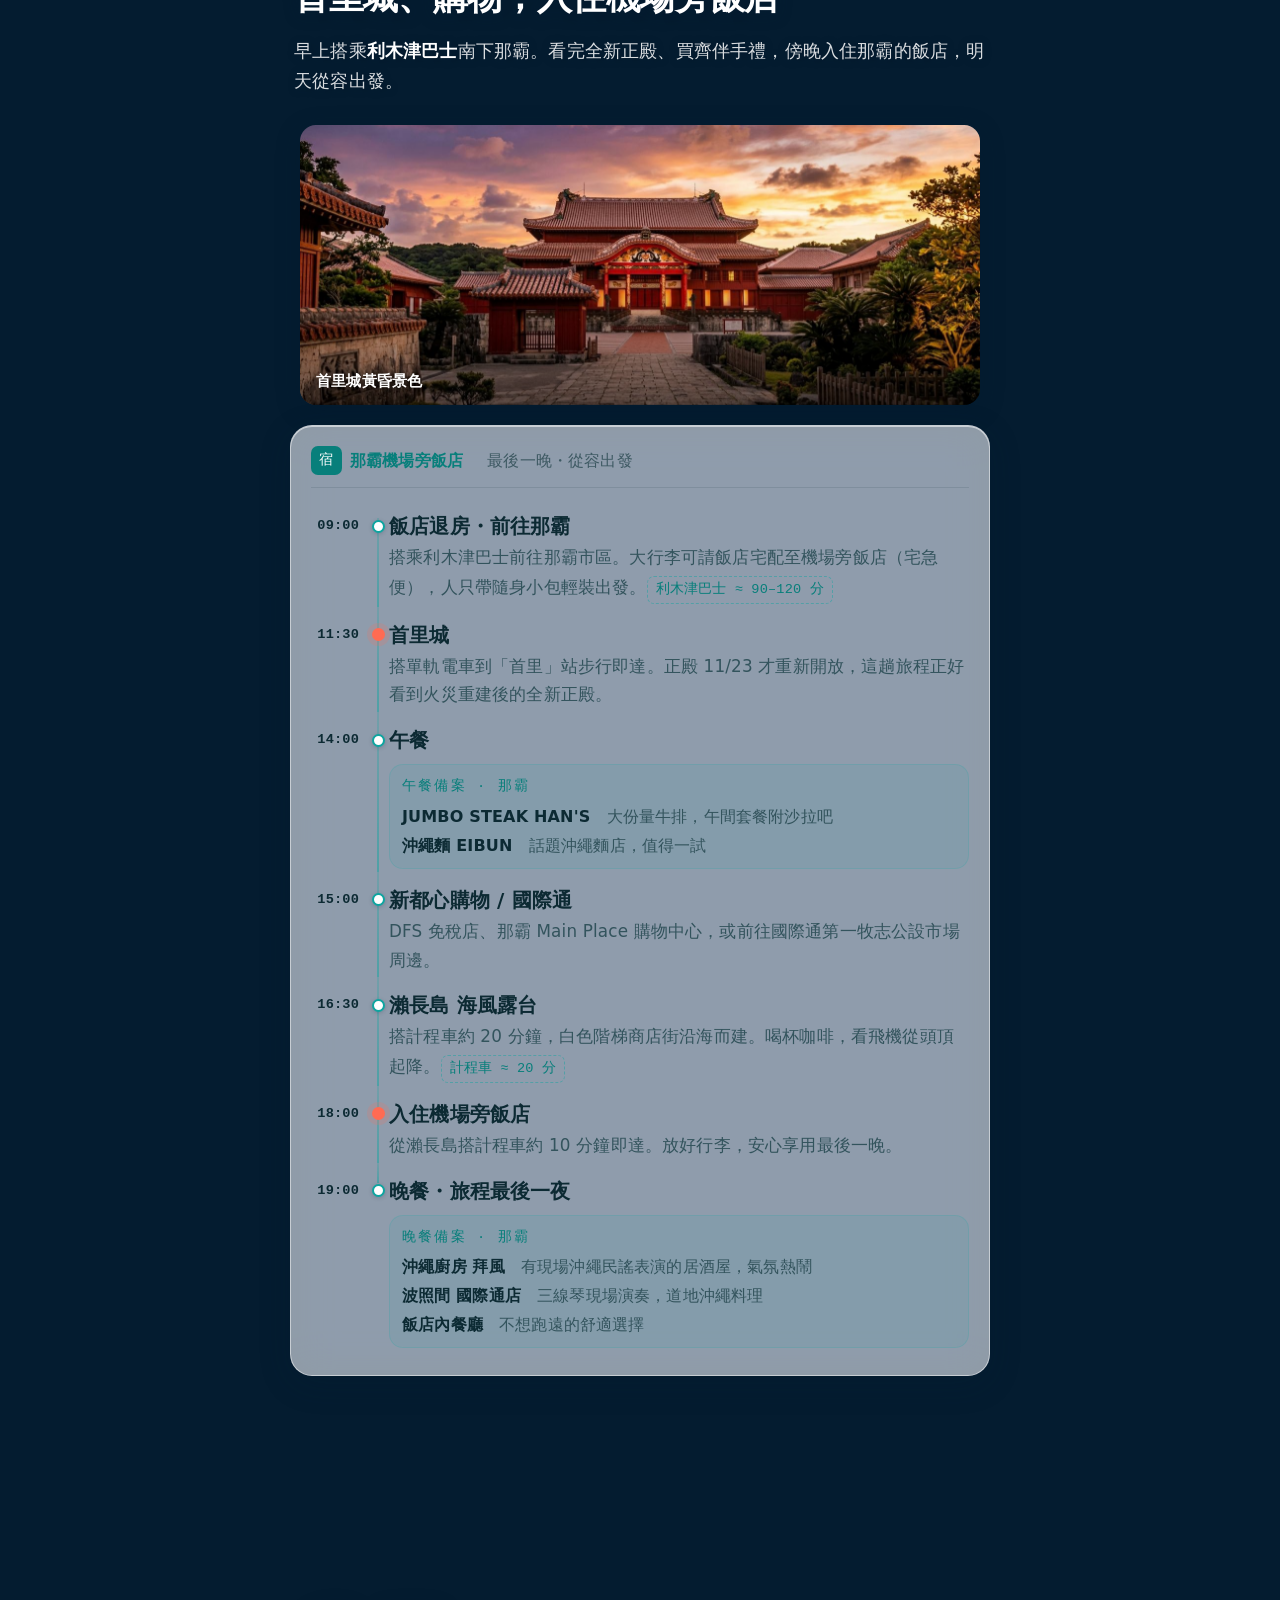
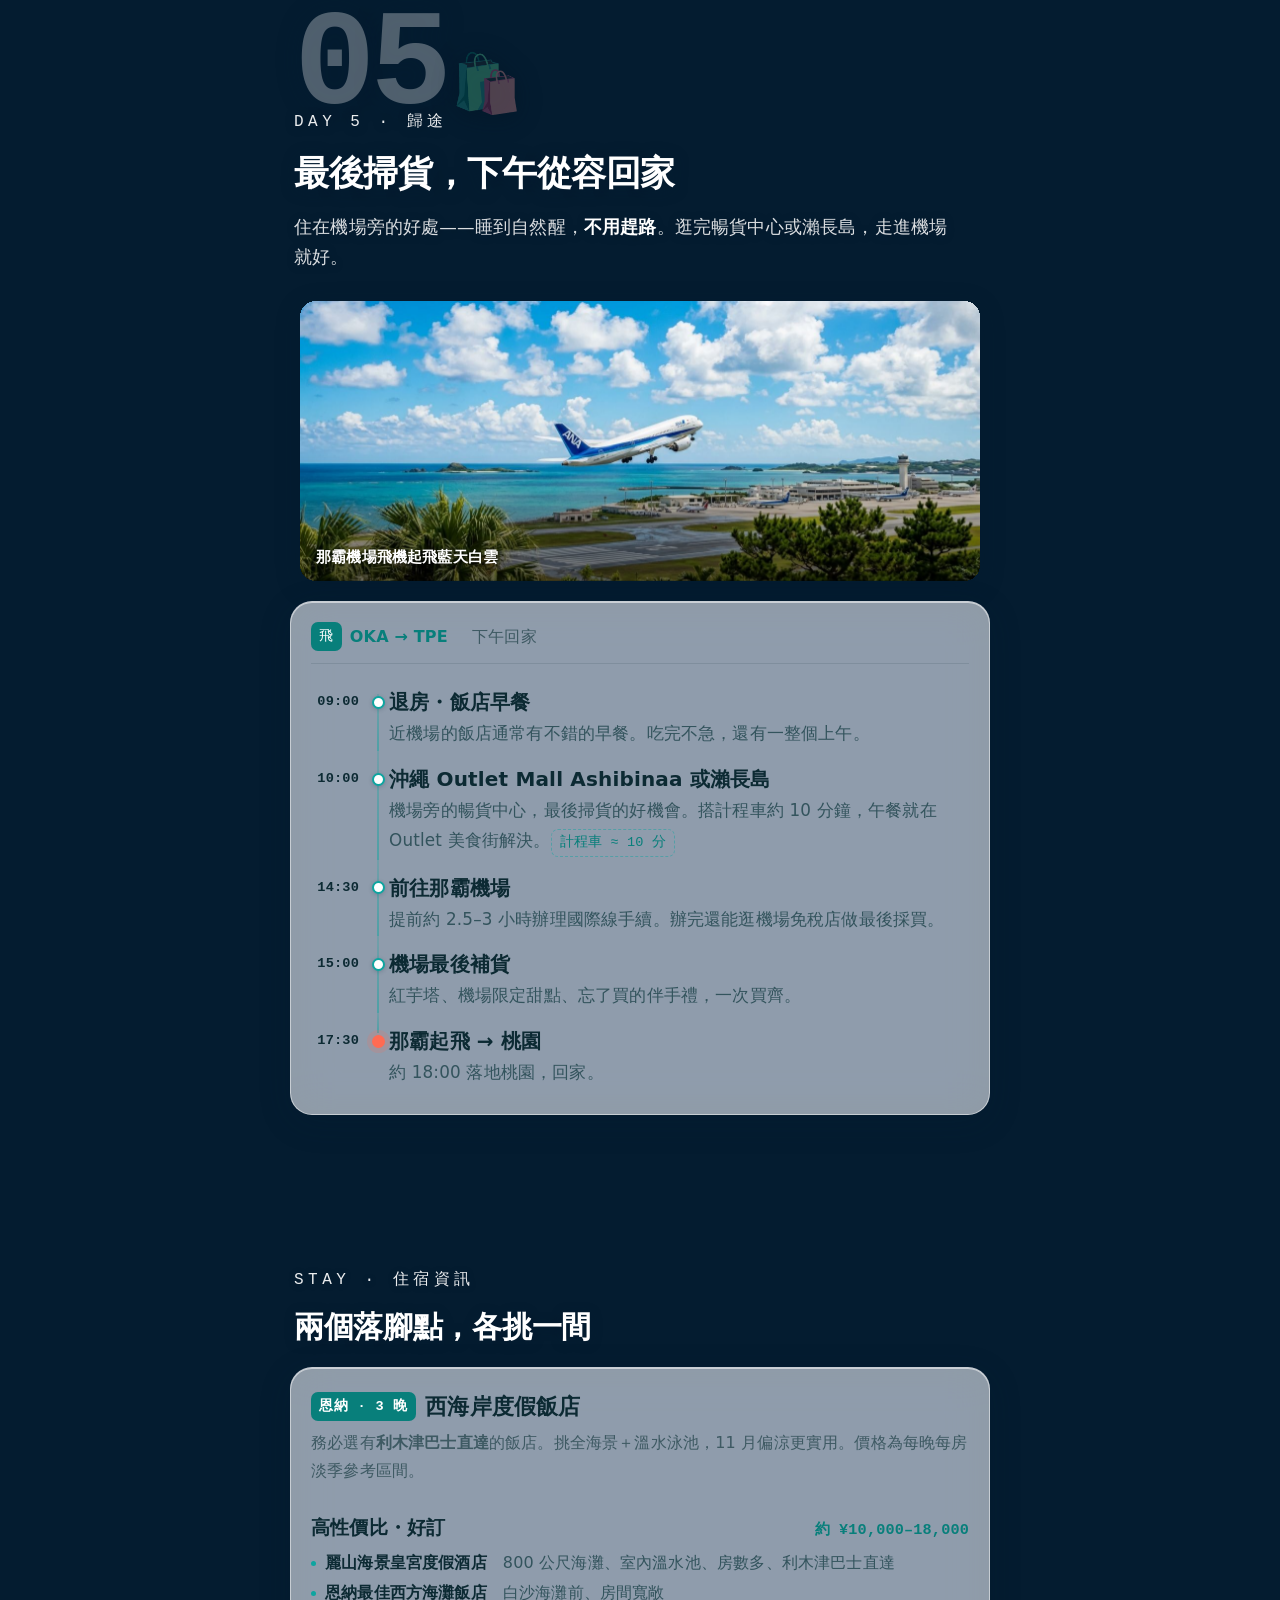
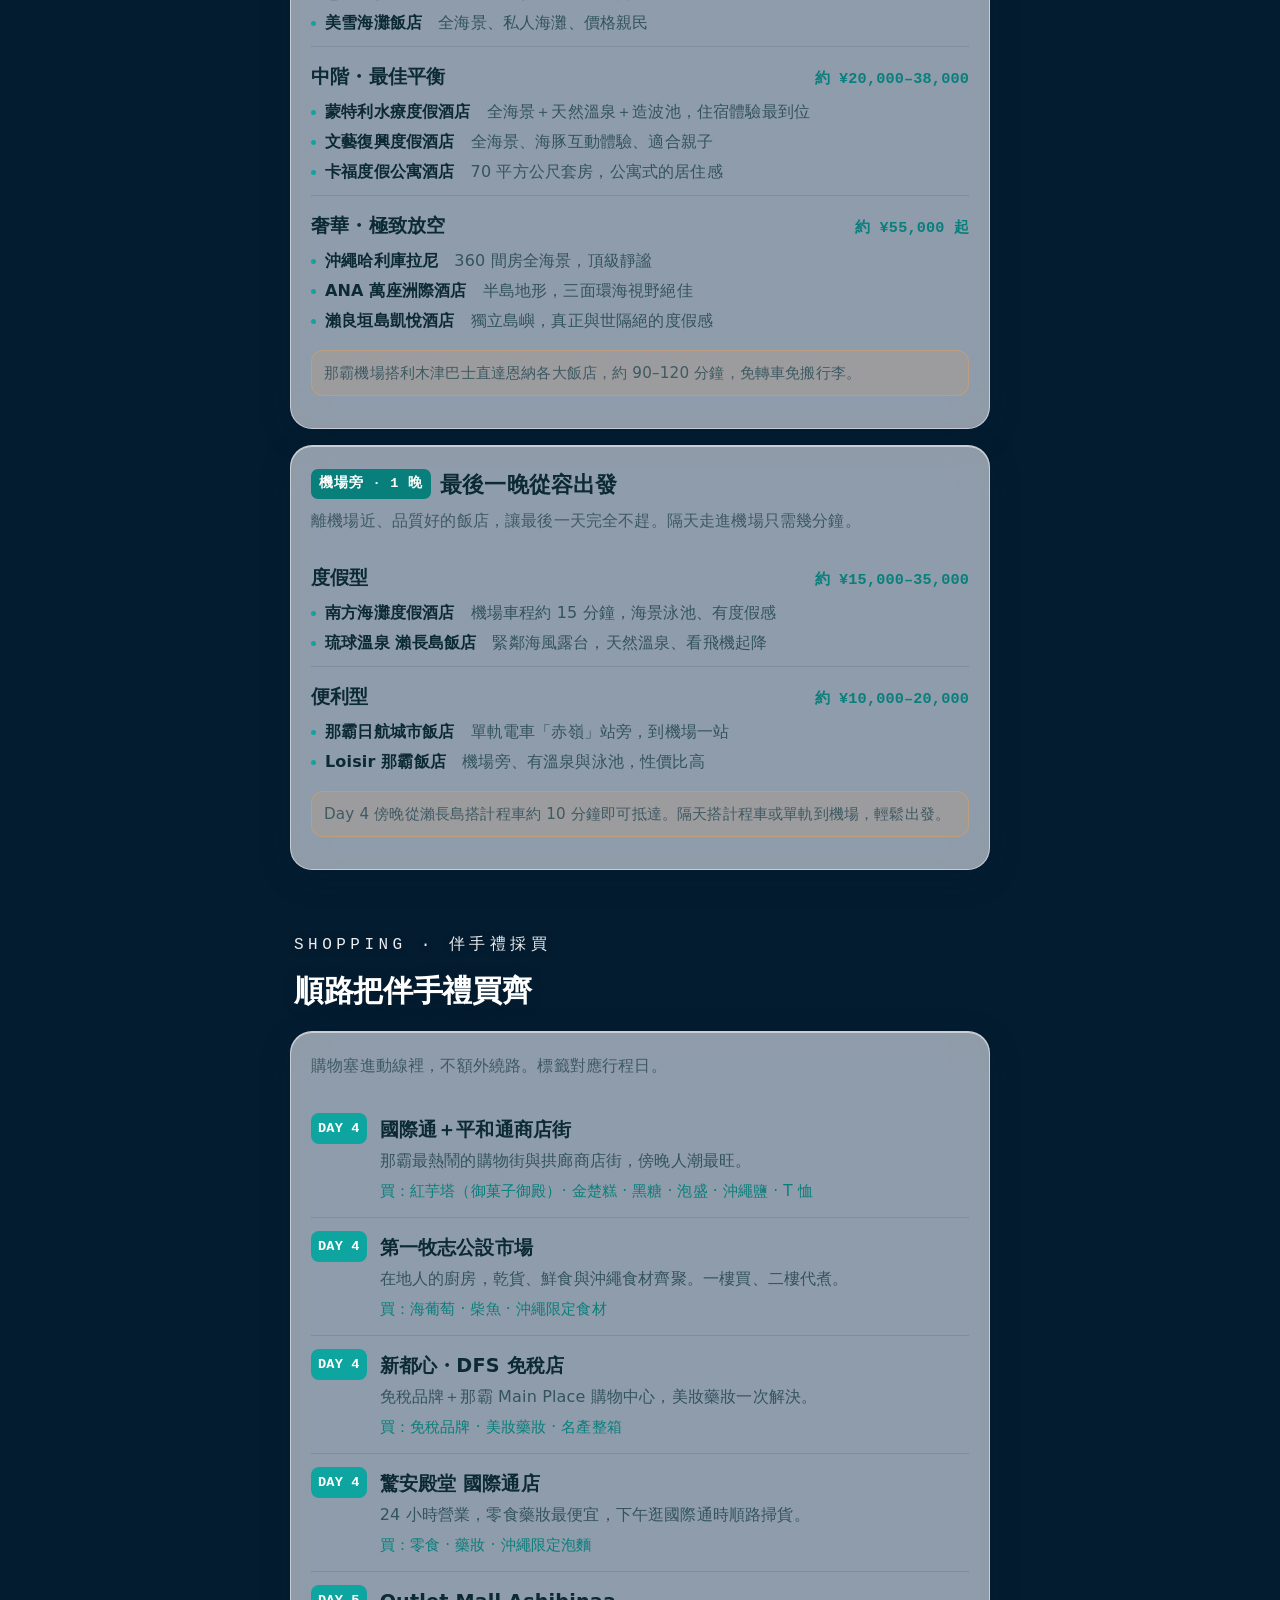
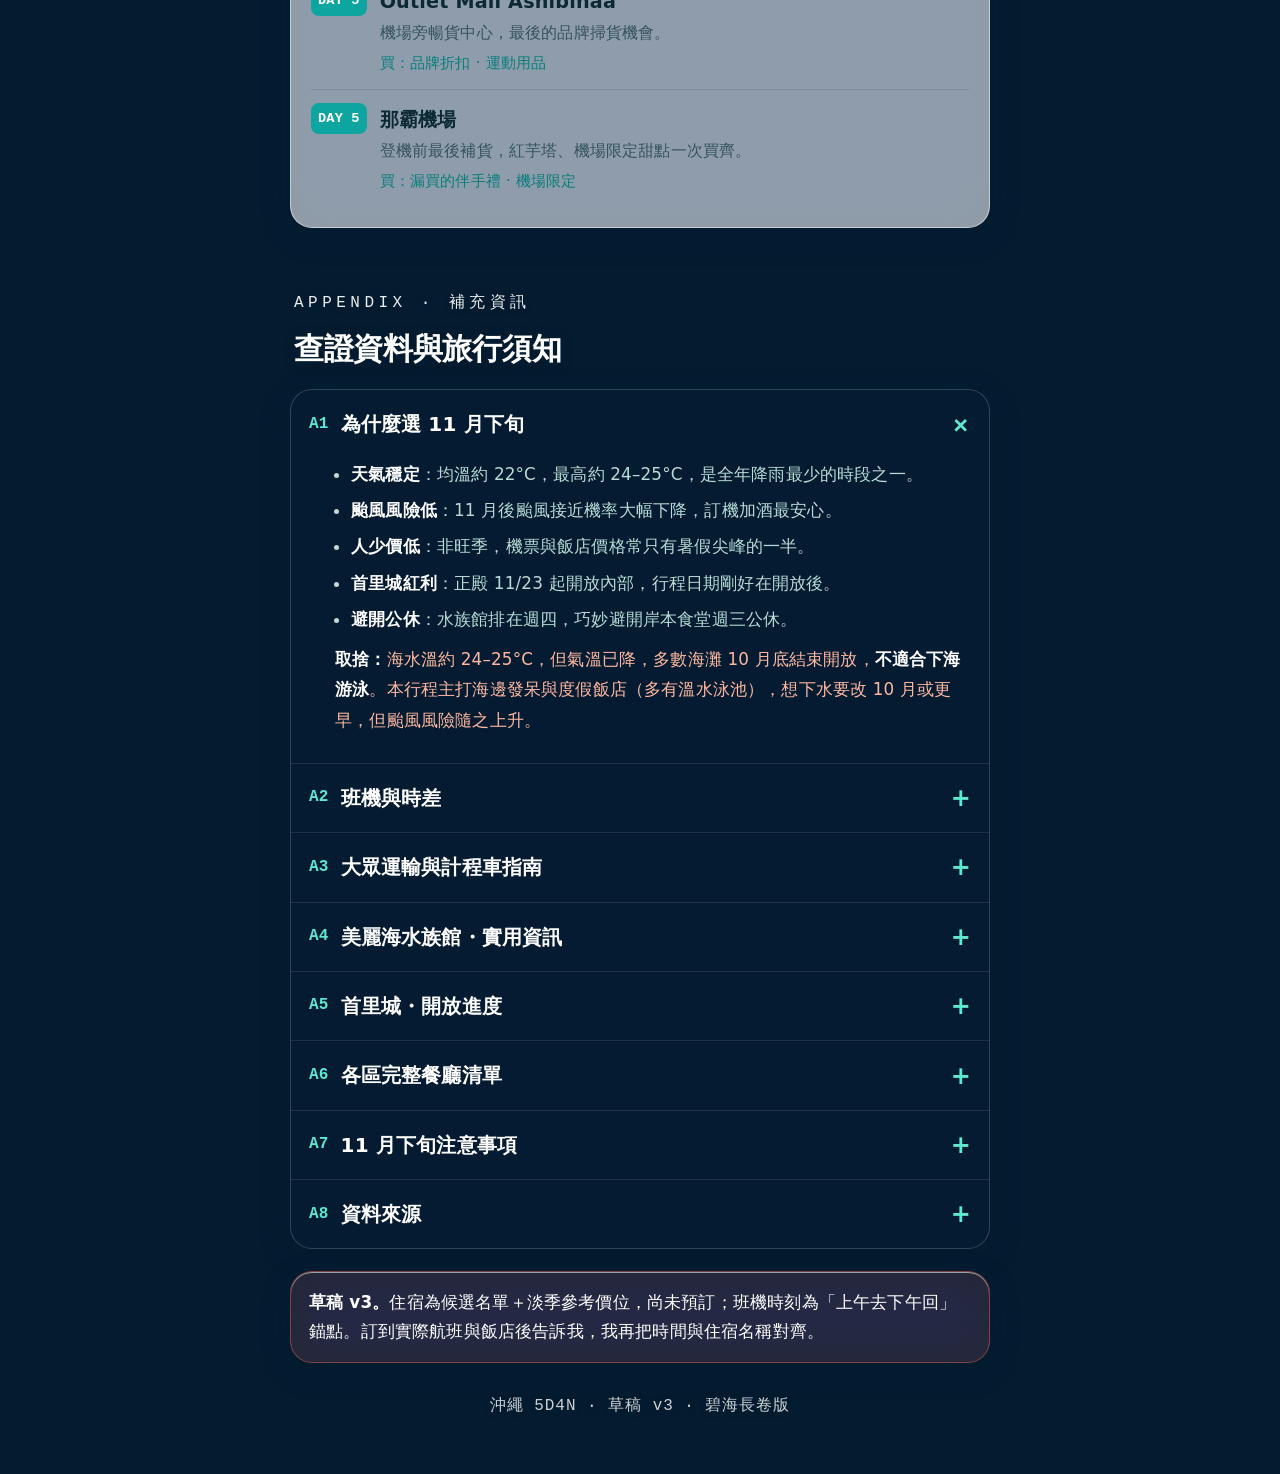
==== commit 3f2f28c7: "feat: 執行網頁修改指引 v2 全部修改項目 沖繩：時間鬆綁(萬座毛/泳池/返程/Day5)、半日包車建議框、 驚安殿堂改DAY4順路、叫車提醒、emoji修正、場景圖說改圖內覆蓋、 scene " ====
--- a/2026okinawa/index.html
+++ b/2026okinawa/index.html
@@ -74,8 +74,10 @@
   @keyframes bob{0%,100%{transform:translateY(0);}50%{transform:translateY(8px);}}
 
   /* ===== scene illustrations (images per day) ===== */
-  .scene{width:100%;max-width:680px;margin:0 auto 20px;display:block;opacity:.88;}
-  .scene img{width:100%;height:280px;object-fit:cover;display:block;border-radius:16px;filter:drop-shadow(0 4px 20px rgba(4,28,48,.3));}
+  .scene{position:relative;width:100%;max-width:680px;margin:0 auto 20px;overflow:hidden;border-radius:16px;box-shadow:0 6px 24px rgba(4,28,48,.3);}
+  .scene img{width:100%;height:280px;object-fit:cover;display:block;}
+  .scene::after{content:"";position:absolute;inset:0;background:linear-gradient(transparent 55%,rgba(0,0,0,.55));pointer-events:none;z-index:1;}
+  .scene .cap{position:absolute;left:16px;bottom:12px;z-index:2;color:#fff;font-size:.95rem;font-weight:700;text-shadow:0 2px 8px rgba(0,0,0,.7);line-height:1.5;}
 
   /* ===== day sections ===== */
   .dsec{min-height:100svh;padding:14svh 0 10svh;scroll-margin-top:0;position:relative;}
@@ -163,11 +165,12 @@
   .draft,.draft *{color:#fff;}
 
   /* ===== 右側日程導覽 ===== */
-  .rail{position:fixed;right:10px;top:50%;transform:translateY(-50%);z-index:50;display:flex;flex-direction:column;gap:10px;}
+  .rail{position:fixed;right:10px;top:50%;transform:translateY(-50%);z-index:50;display:flex;flex-direction:column;gap:8px;
+    padding:8px 5px;border-radius:999px;background:rgba(10,20,30,.5);
+    -webkit-backdrop-filter:blur(10px);backdrop-filter:blur(10px);}
   .rail a{display:flex;align-items:center;justify-content:center;width:30px;height:30px;border-radius:50%;
-    background:rgba(255,255,255,.3);border:1px solid rgba(255,255,255,.45);
-    -webkit-backdrop-filter:blur(10px);backdrop-filter:blur(10px);
-    font-family:var(--mono);font-size:0.98rem;font-weight:700;color:rgba(255,255,255,.8);text-decoration:none;
+    background:rgba(255,255,255,.16);border:1px solid rgba(255,255,255,.25);
+    font-family:var(--mono);font-size:0.98rem;font-weight:700;color:#fff;text-decoration:none;
     transition:all .35s;box-shadow:0 2px 8px rgba(4,28,48,.2);}
   .rail a.active{background:rgba(255,255,255,.92);color:var(--accent-deep);transform:scale(1.28);box-shadow:0 3px 14px rgba(4,28,48,.35);}
   
@@ -223,6 +226,17 @@
   }
 
   #pbar{position:fixed;top:0;left:0;height:3px;width:0;background:var(--accent);z-index:99;}
+  /* iPhone 15 Pro（393px）窄幅調校 */
+  @media(max-width:430px){
+    .wrap{padding:0 14px;}
+    .day{padding:16px 14px 8px;}
+    .stop{padding-left:58px;}
+    .stop::before{left:47px;}
+    .stop .node{left:41.5px;}
+    .stop .time{width:38px;font-size:.78rem;}
+    .scene img{height:200px;}
+    .hero .glass{padding:26px 20px 24px;}
+  }
 </style>
 </head>
 <body>
@@ -499,6 +513,7 @@
         </table>
         <p><b>利木津巴士</b>是自由行旅客的最佳夥伴：從機場直達恩納各大度假飯店門口，行李放車廂，到站下車即可。建議提前查詢班次時刻。</p>
         <p>那霸市內單軌電車「Yui-Rail」可到達國際通、牧志市場、首里城、波上宮、新都心，基本上市區觀光不需要車。</p>
+        <p class="warn"><b>叫車提醒：</b>恩納屬郊區，傍晚熱門時段不易臨時叫到計程車，叫車 App 涵蓋也不穩定。回程請提前請店家或飯店櫃檯代叫，或事先預約。</p>
       </div></details>
 
       <details><summary><span class="ix">A4</span>美麗海水族館・實用資訊<span class="pl">+</span></summary><div class="body">
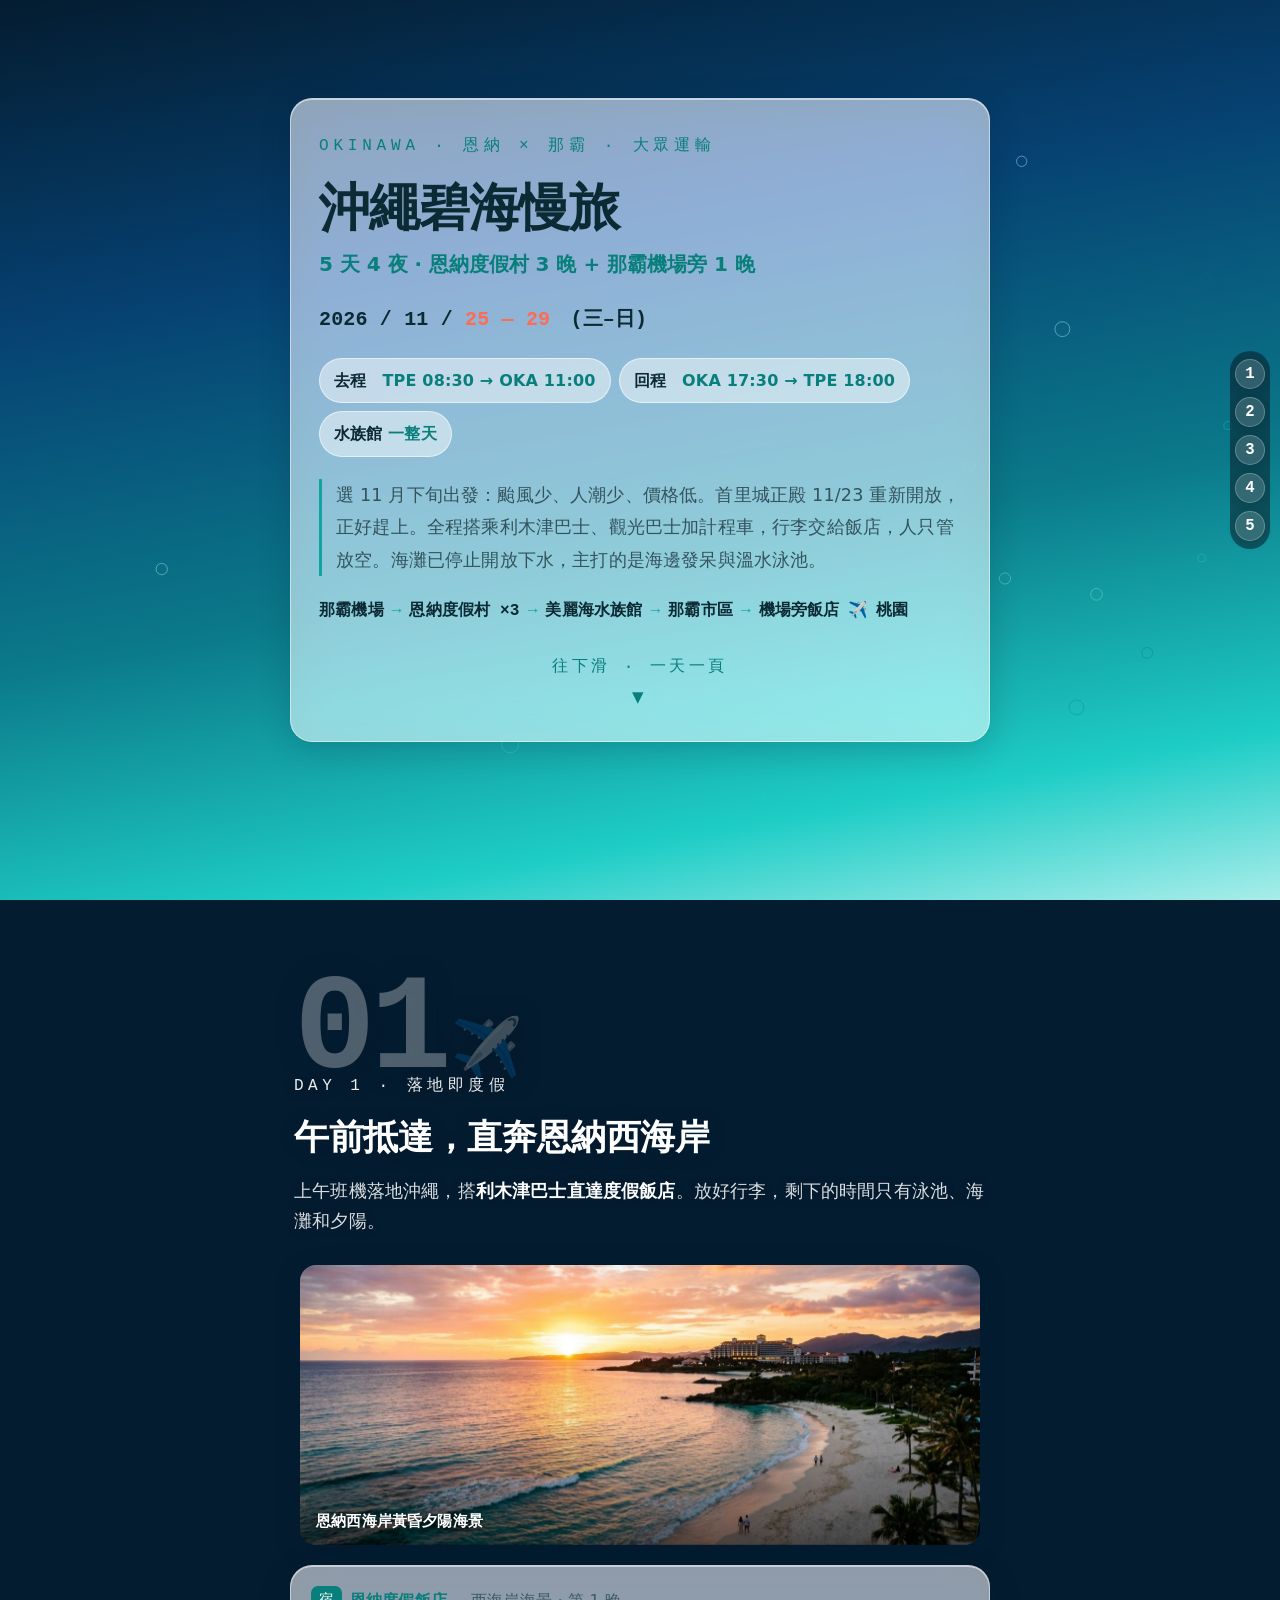
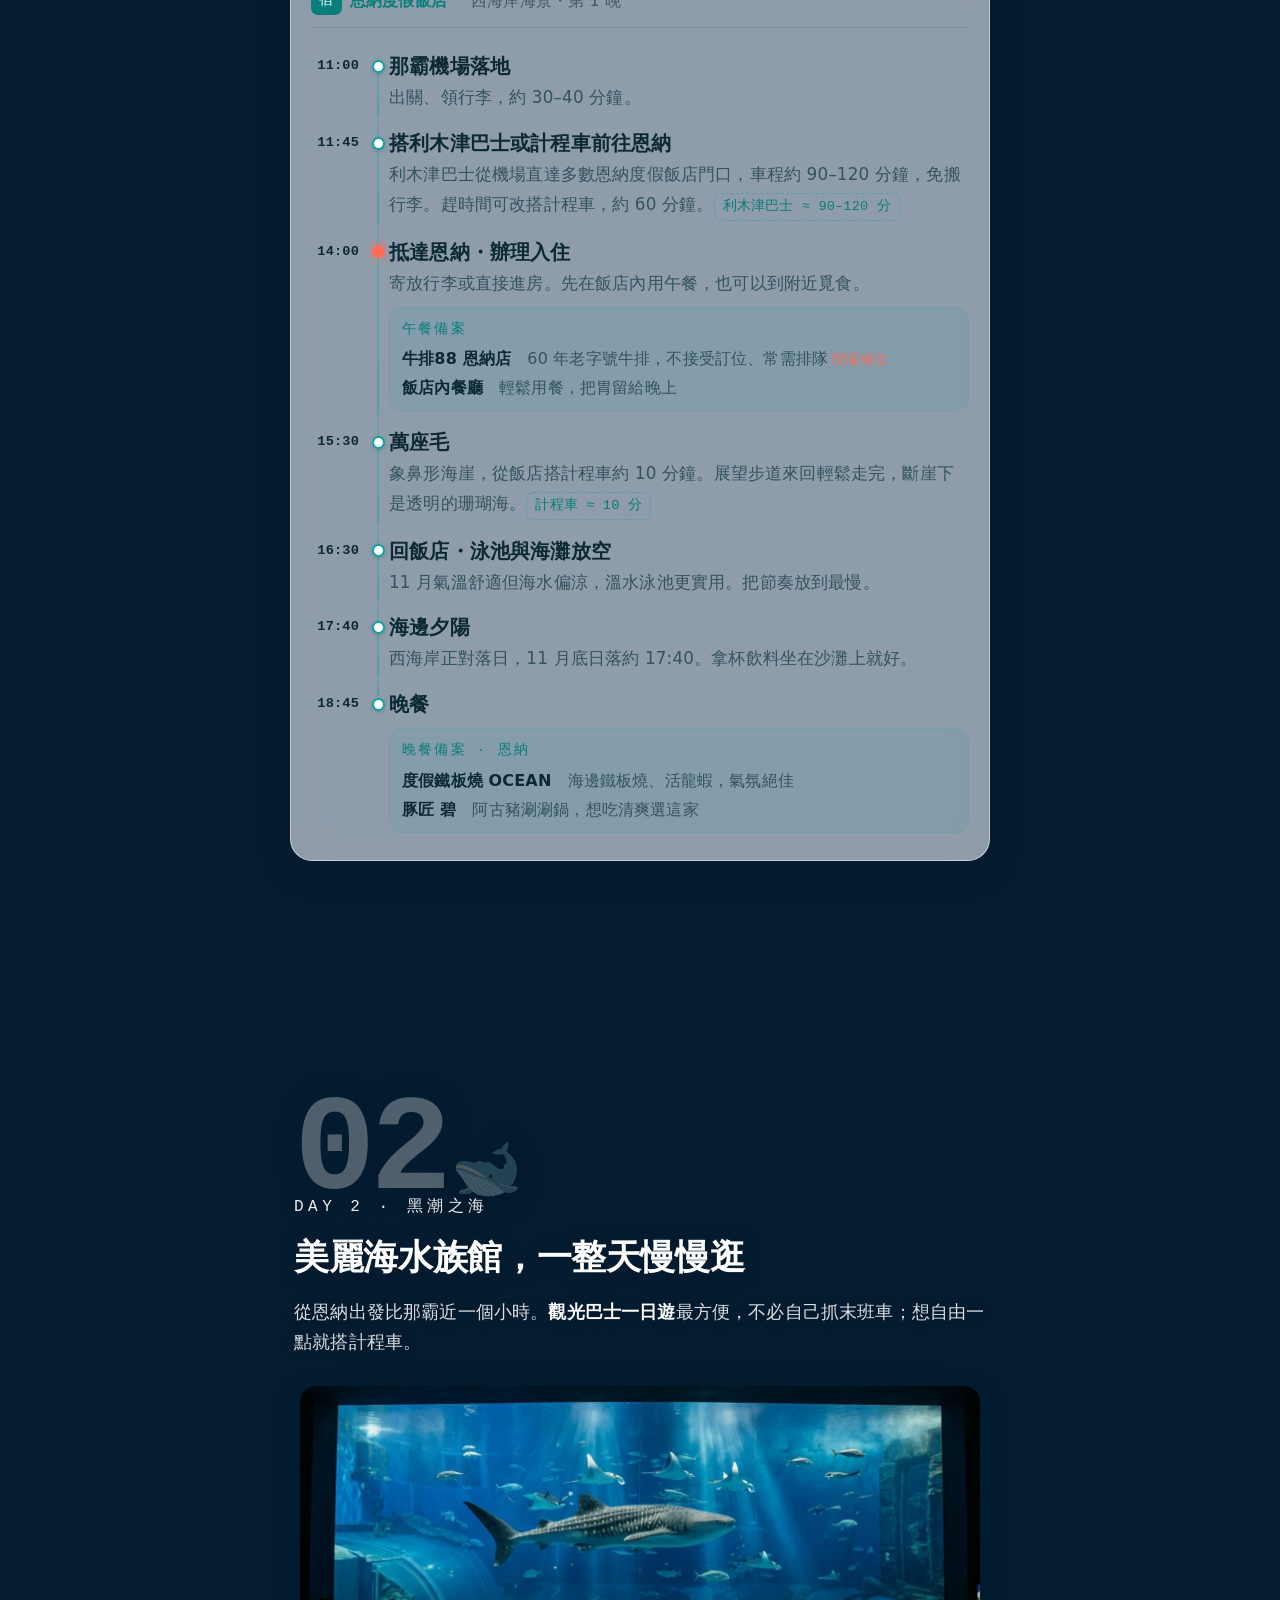
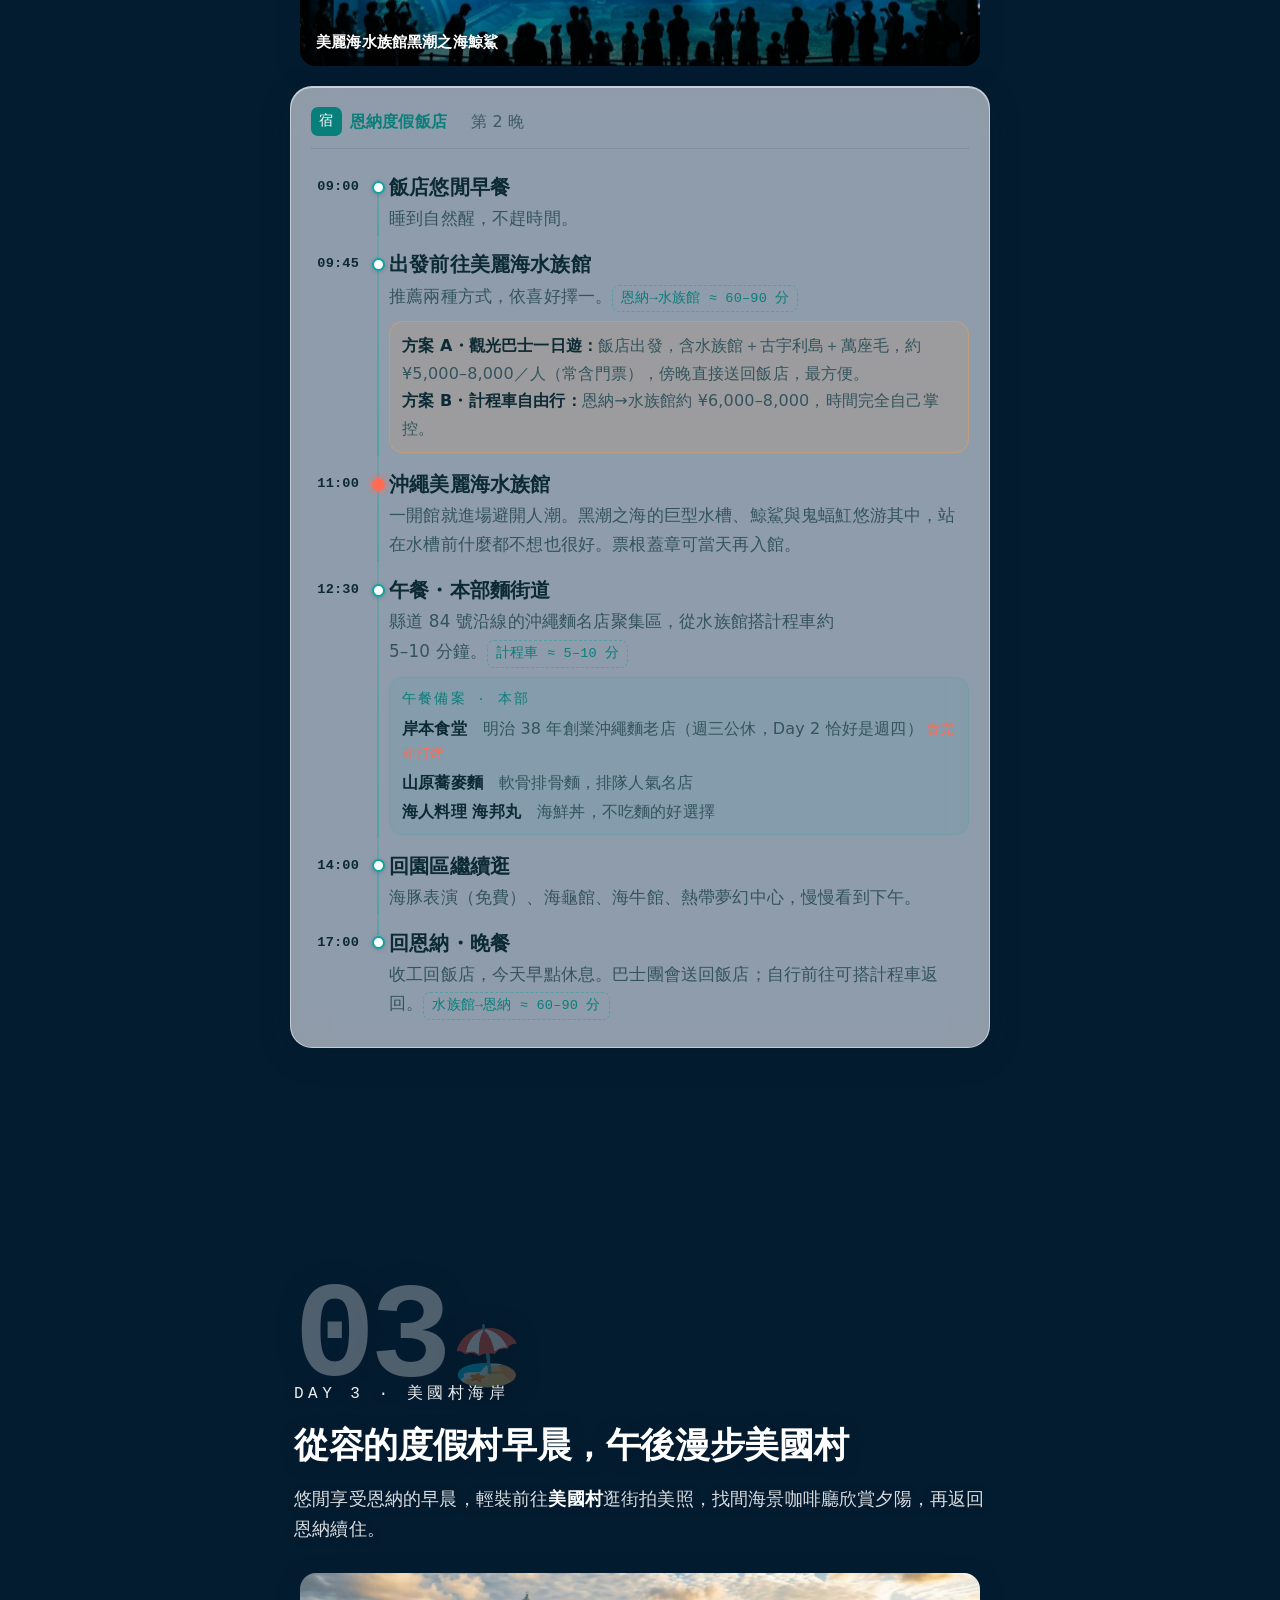
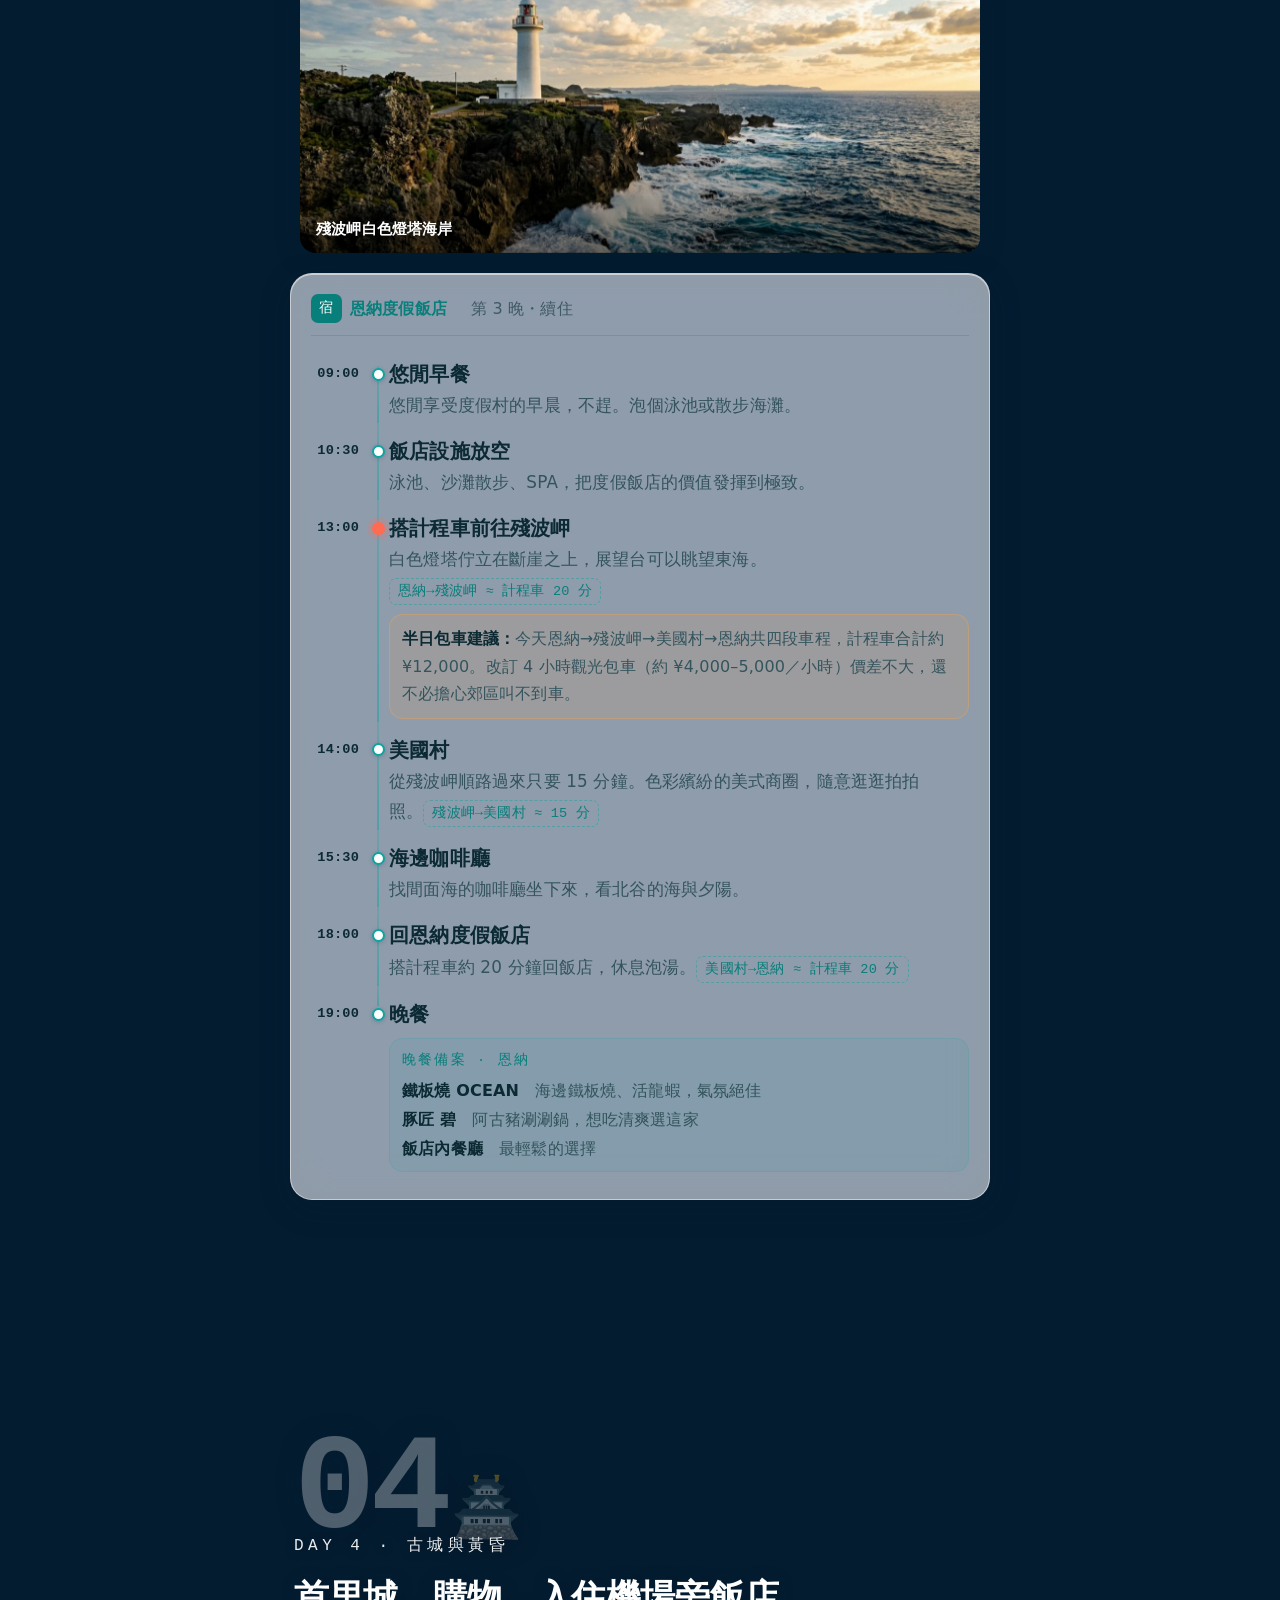
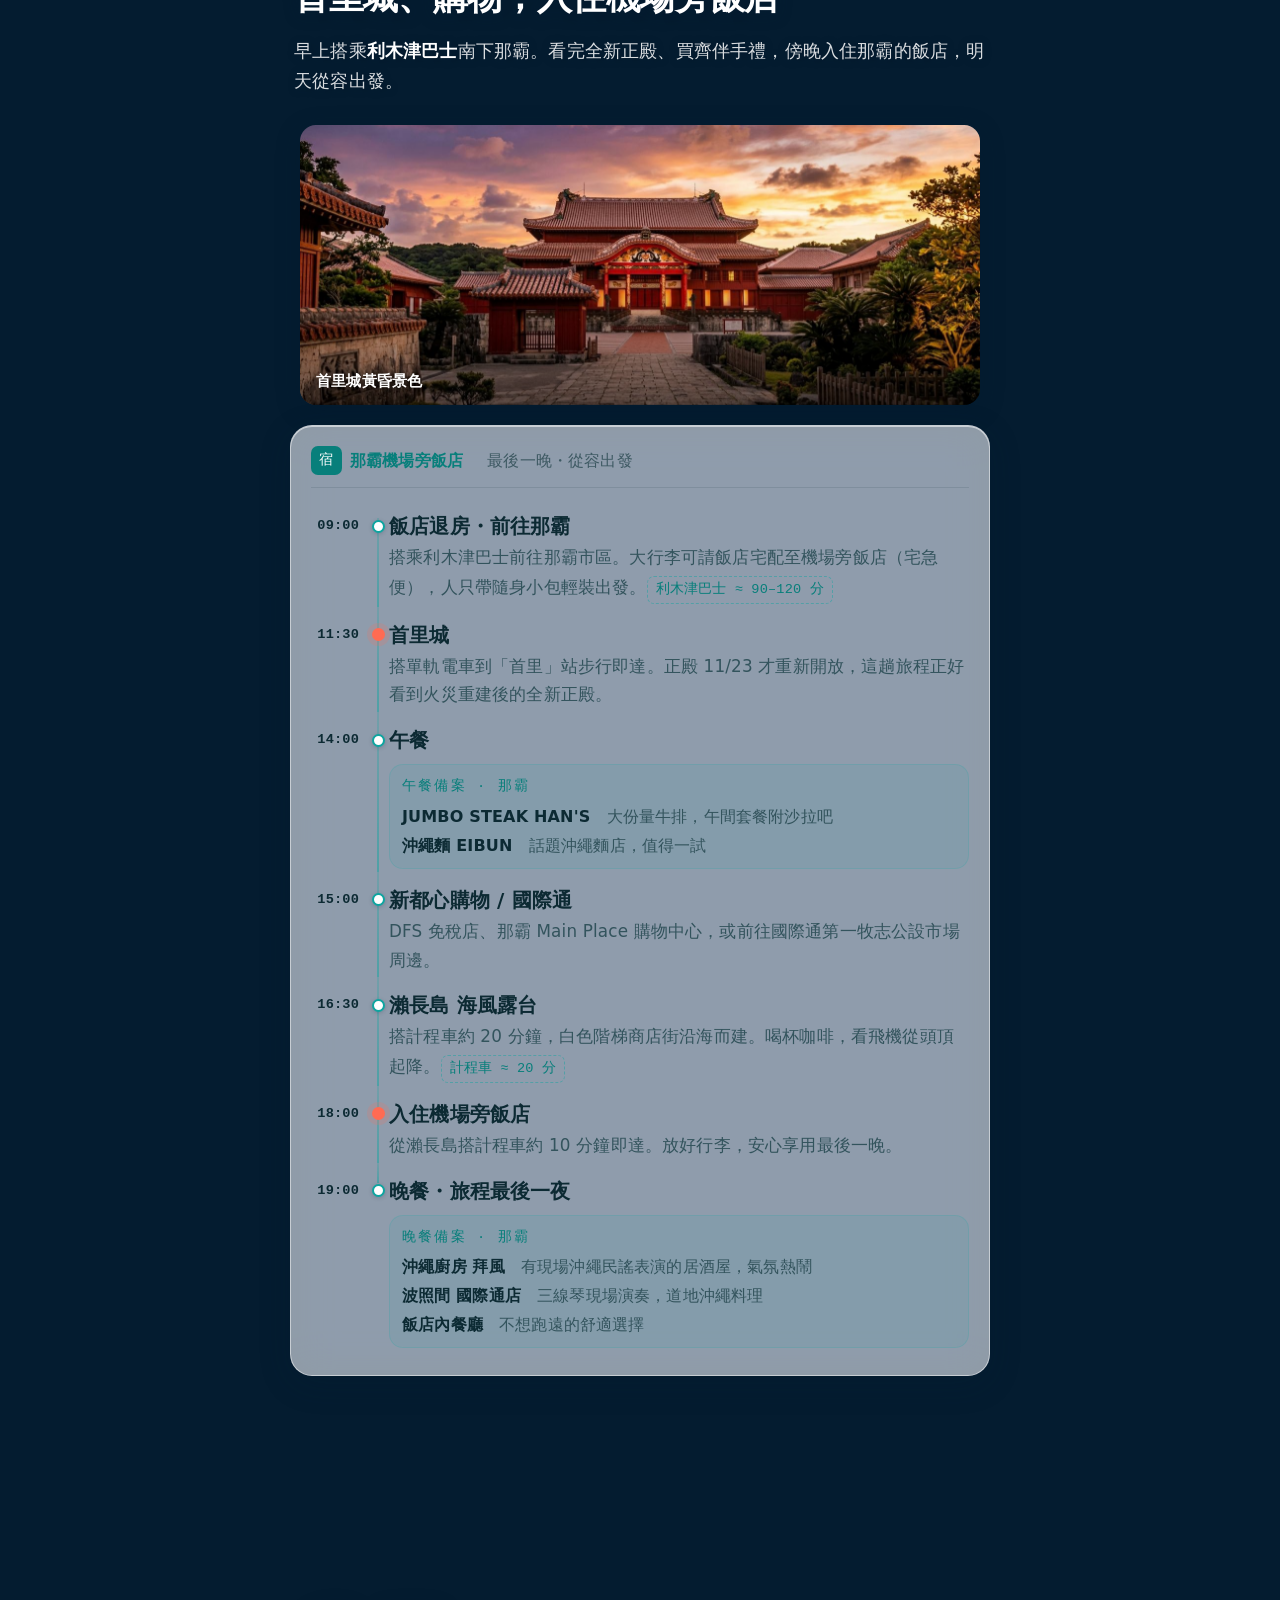
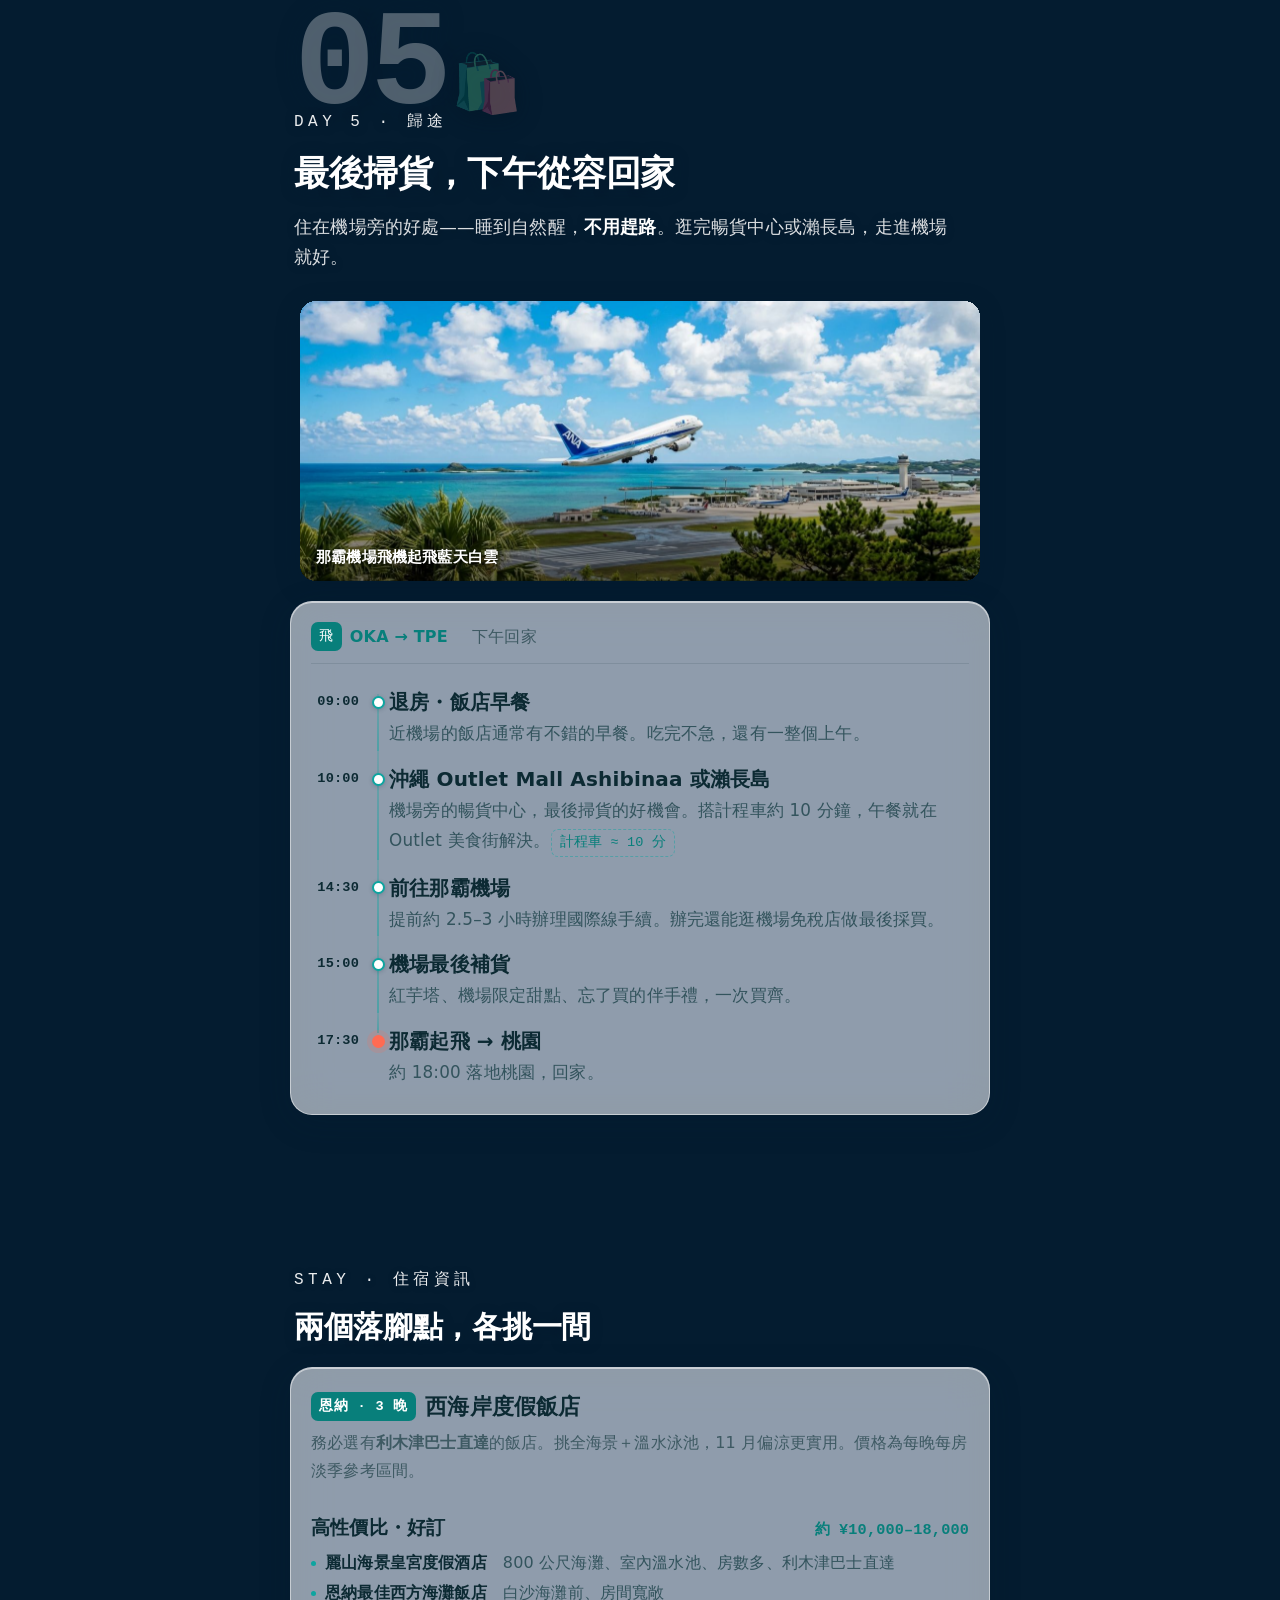
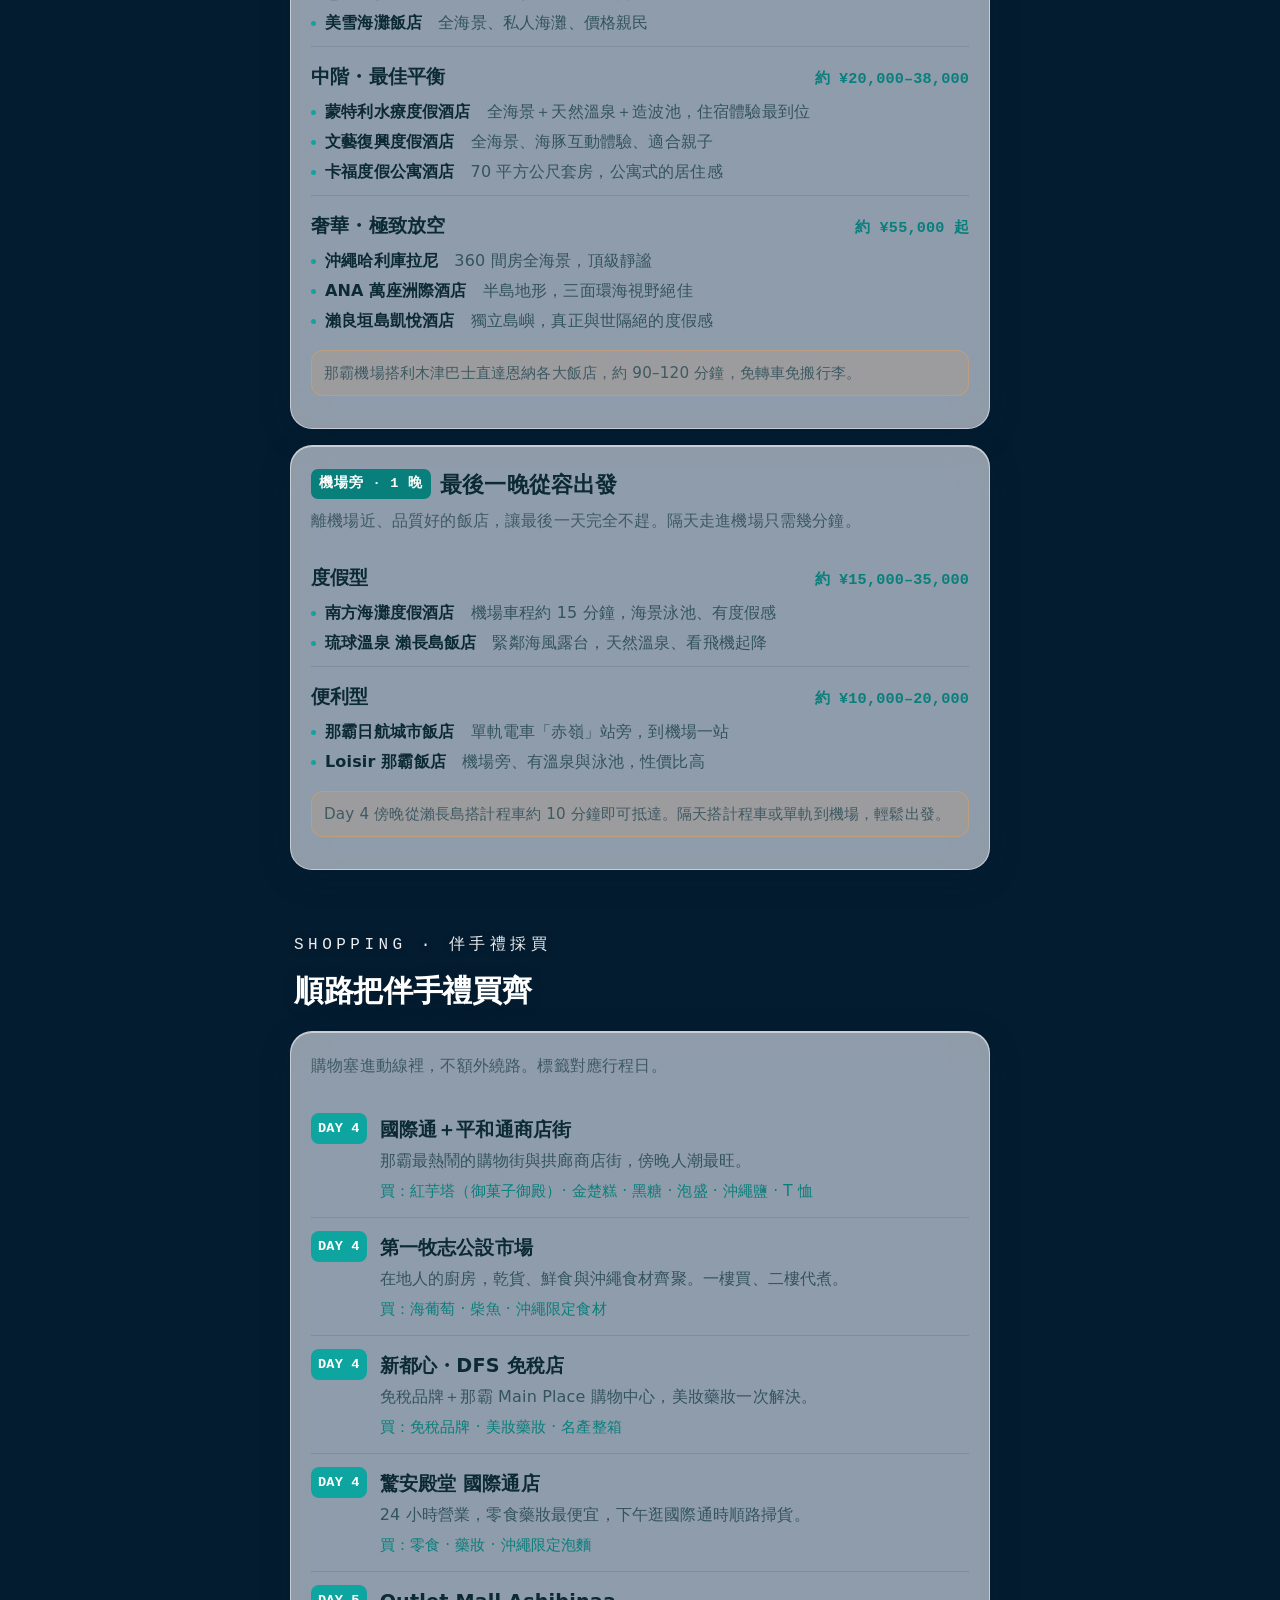
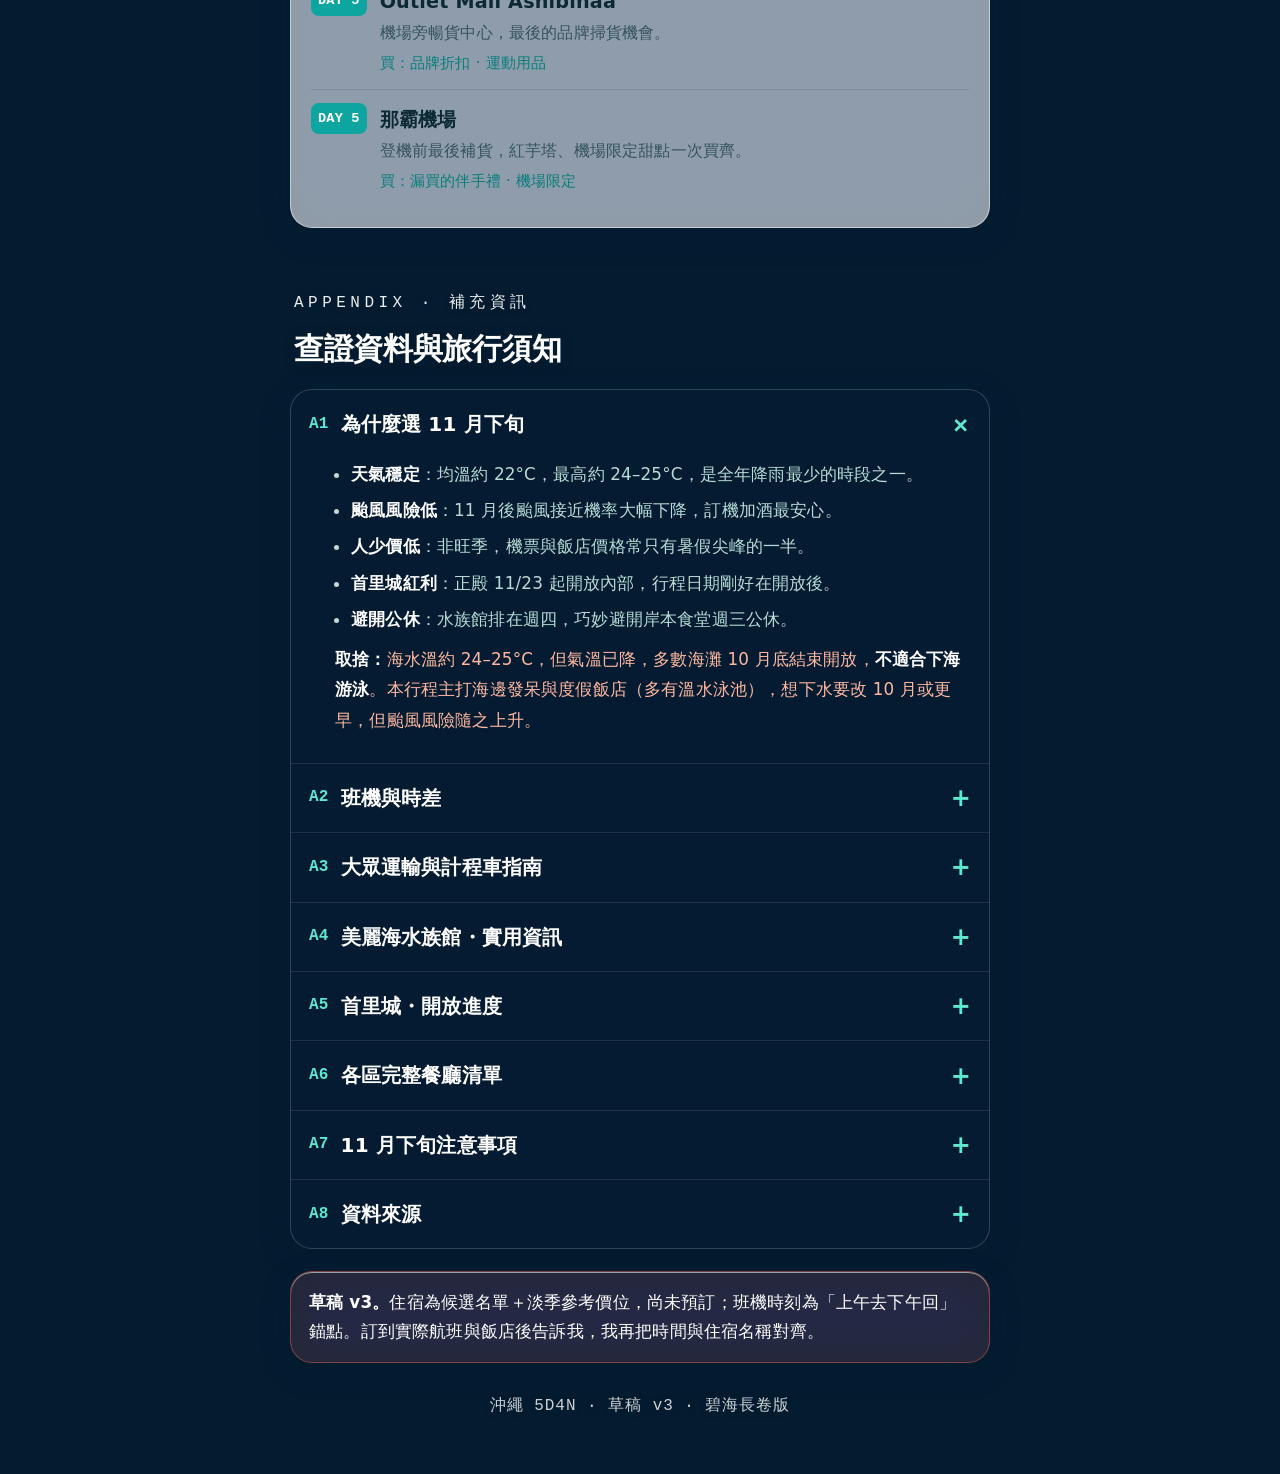
==== commit 17c5170d: "fix: 手機版住宿標籤與交通時間資訊斷行問題 - day-stay 改 flex-wrap，「航廈直達 走路 3 分鐘」「臨空城站 走路 1 分鐘」   包成不可斷行單元，過窄時整組換行而非中間斷字" ====
--- a/2026okinawa/index.html
+++ b/2026okinawa/index.html
@@ -90,7 +90,7 @@
   .dhead .sub b{color:#fff;}
 
   .day{padding:20px 20px 10px;margin-bottom:16px;}
-  .day-stay{display:flex;align-items:center;gap:8px;font-size:1rem;color:var(--ink-faint);padding-bottom:12px;border-bottom:1px solid var(--line);margin-bottom:4px;}
+  .day-stay{display:flex;flex-wrap:wrap;align-items:center;gap:4px 8px;font-size:1rem;color:var(--ink-faint);padding-bottom:12px;border-bottom:1px solid var(--line);margin-bottom:4px;}
   .day-stay b{color:var(--accent-deep);font-weight:700;}
   .day-stay .tag{font-family:var(--mono);font-size:0.85rem;color:#fff;background:var(--accent-deep);padding:3px 8px;border-radius:7px;letter-spacing:.06em;}
 
@@ -119,8 +119,8 @@
   .sec>.lbl{font-family:var(--mono);font-size:1rem;letter-spacing:.28em;text-transform:uppercase;color:rgba(255,255,255,.92);margin:0 0 6px;padding-left:4px;text-shadow:0 1px 6px rgba(4,28,48,.4);}
   .sec>h2{font-size:clamp(1.4rem,5.4vw,1.9rem);font-weight:800;margin:0 0 14px;color:#fff;padding-left:4px;letter-spacing:-.01em;text-shadow:0 2px 12px rgba(4,28,48,.35);}
   .card{padding:20px 20px 16px;margin-bottom:16px;}
-  .card h3.area{font-size:1.35rem;font-weight:700;margin:0 0 4px;display:flex;align-items:center;gap:9px;}
-  .card h3.area .pin{font-family:var(--mono);font-size:0.85rem;color:#fff;background:var(--accent-deep);padding:3px 8px;border-radius:7px;letter-spacing:.06em;}
+  .card h3.area{font-size:1.35rem;font-weight:700;margin:0 0 4px;display:flex;flex-wrap:wrap;align-items:center;gap:6px 9px;}
+  .card h3.area .pin{font-family:var(--mono);font-size:0.85rem;color:#fff;background:var(--accent-deep);padding:3px 8px;border-radius:7px;letter-spacing:.06em;white-space:nowrap;flex:none;}
   .card .note{font-size:1rem;color:var(--ink-faint);margin:0 0 14px;}
   .tier{border-top:1px solid var(--line);padding:13px 0 3px;}
   .tier:first-of-type{border-top:none;}
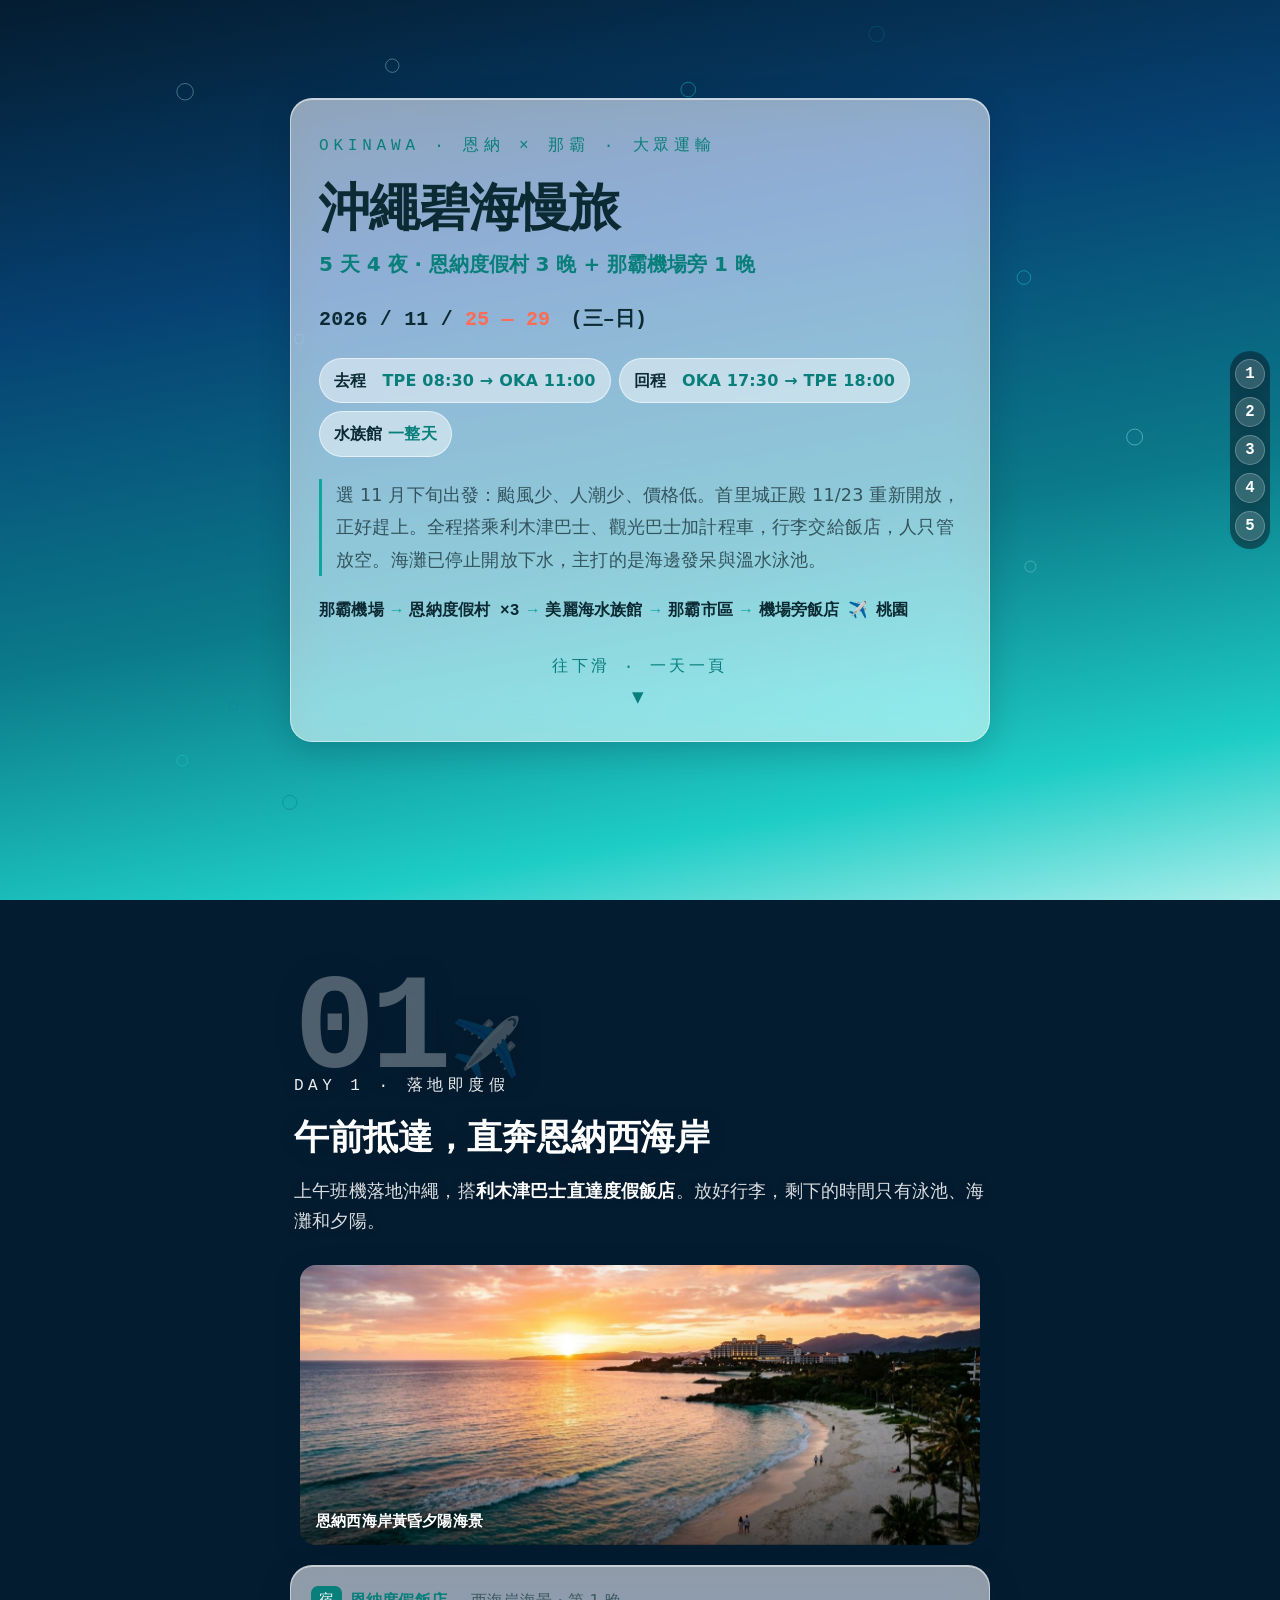
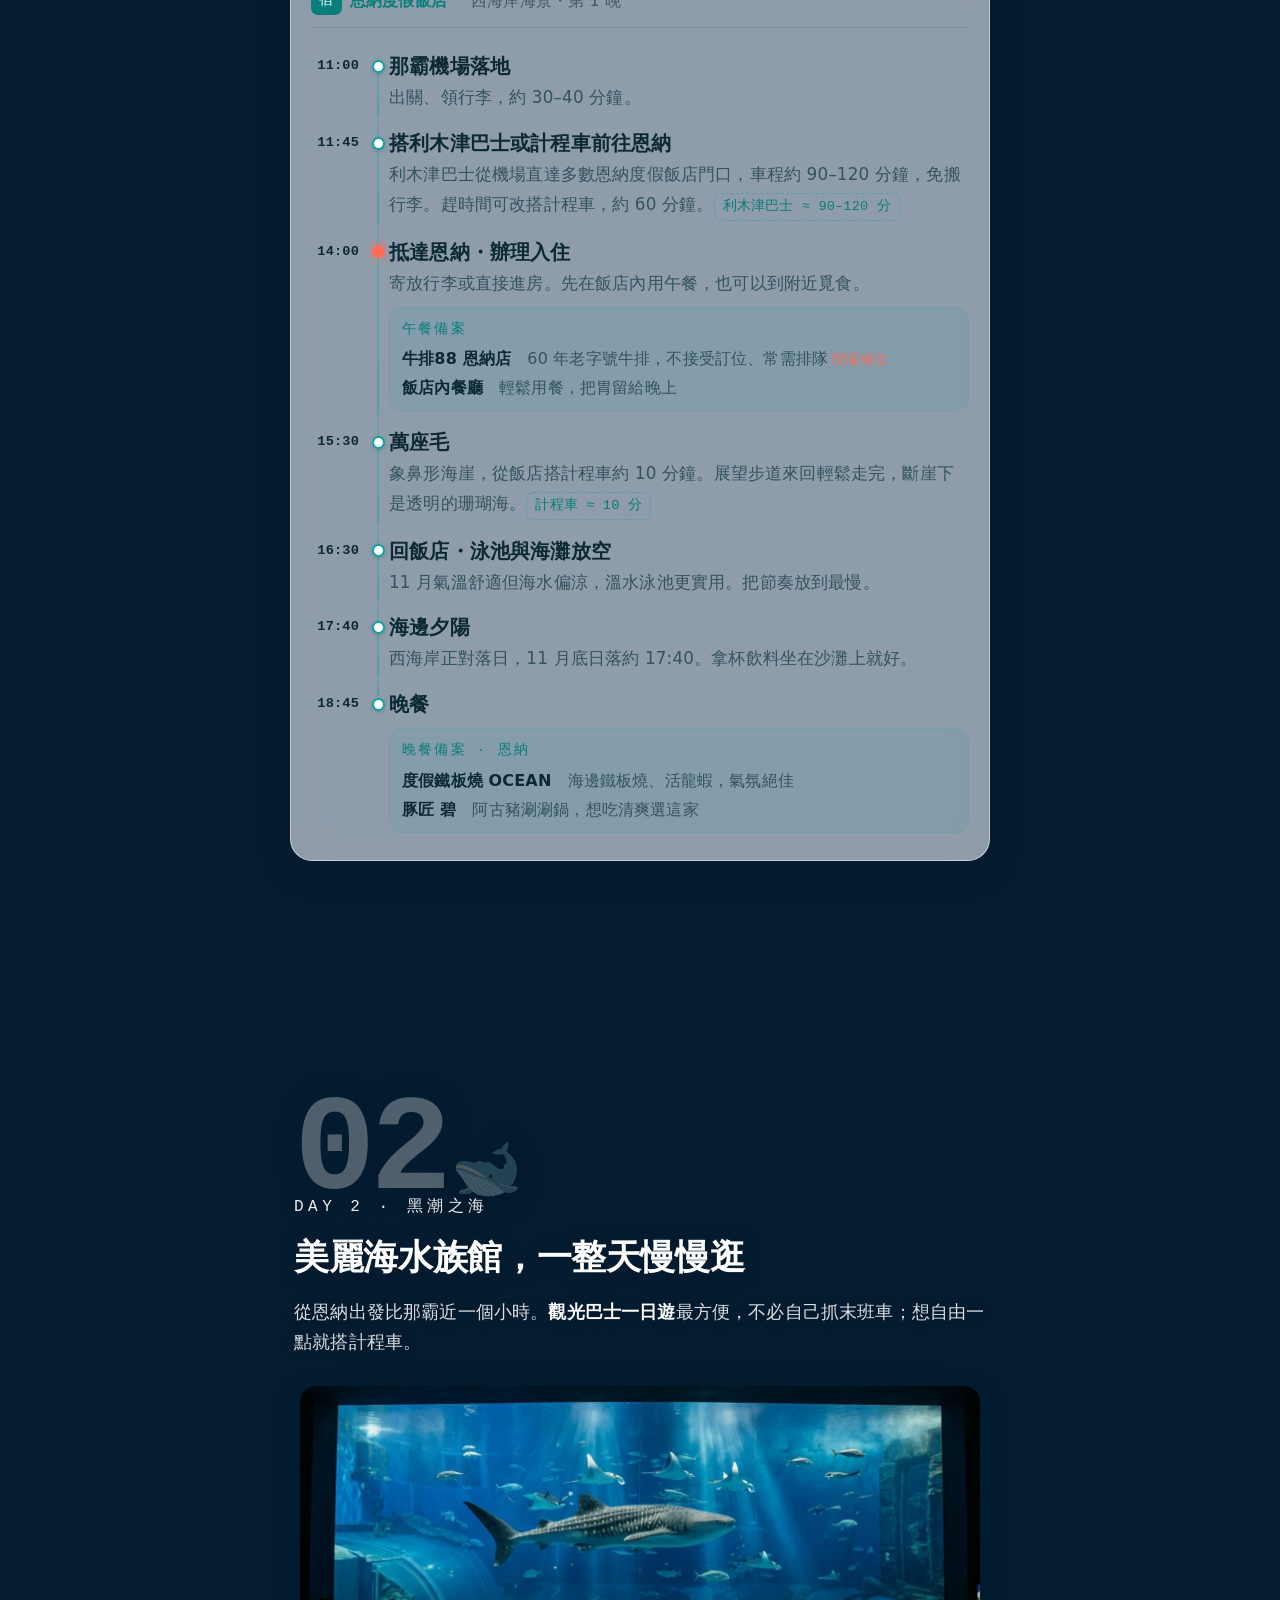
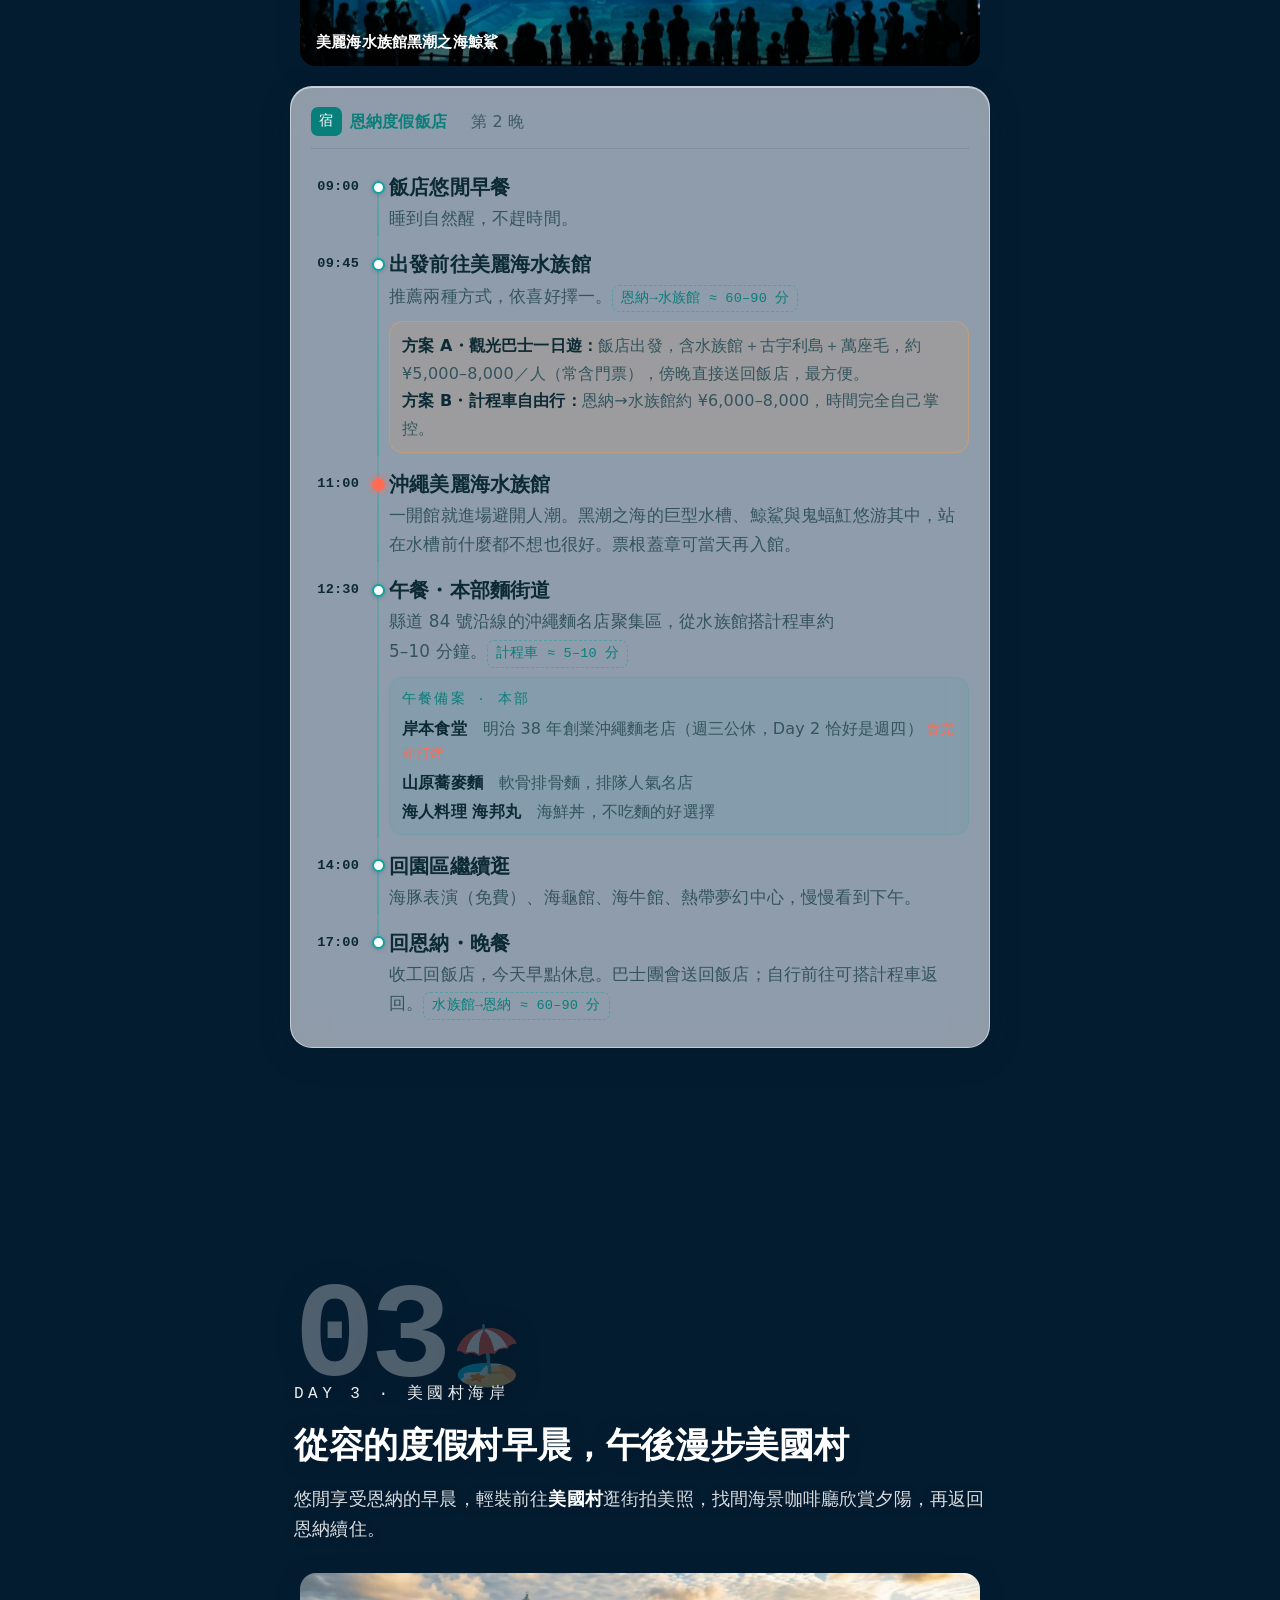
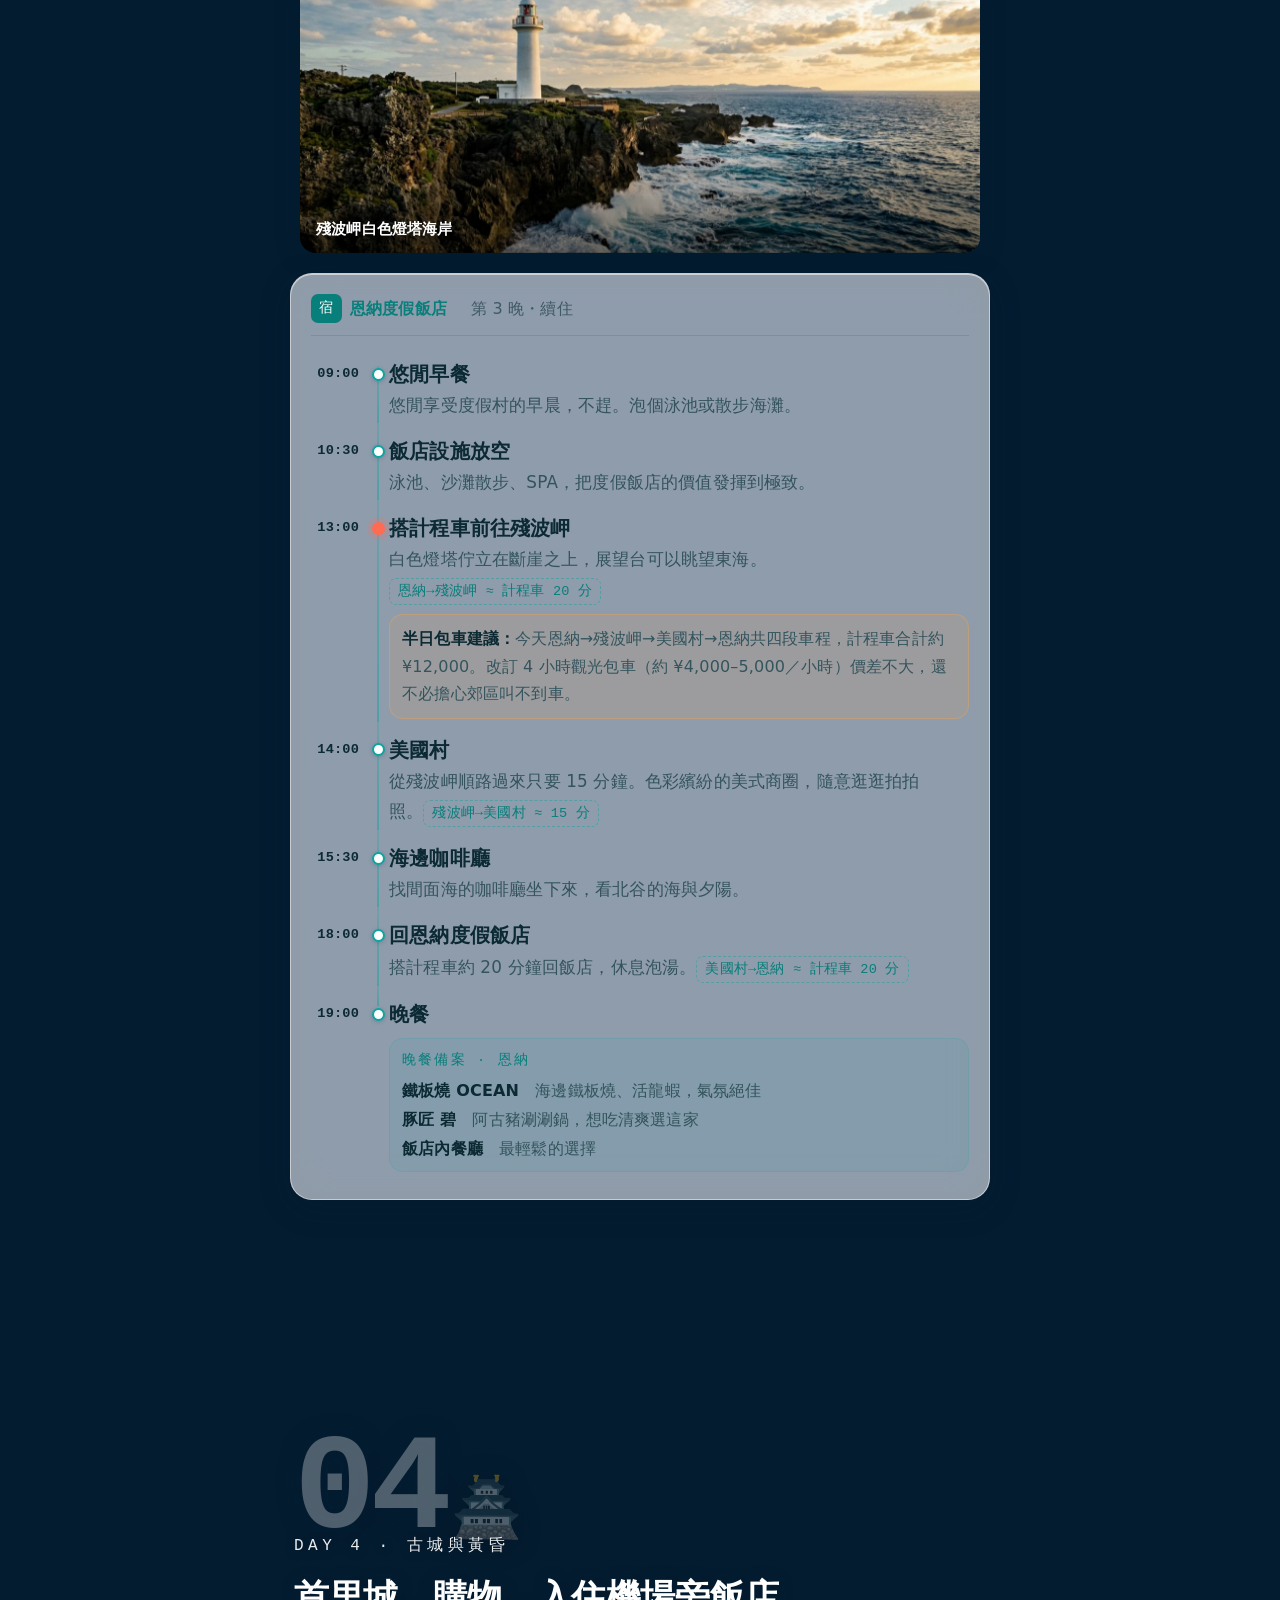
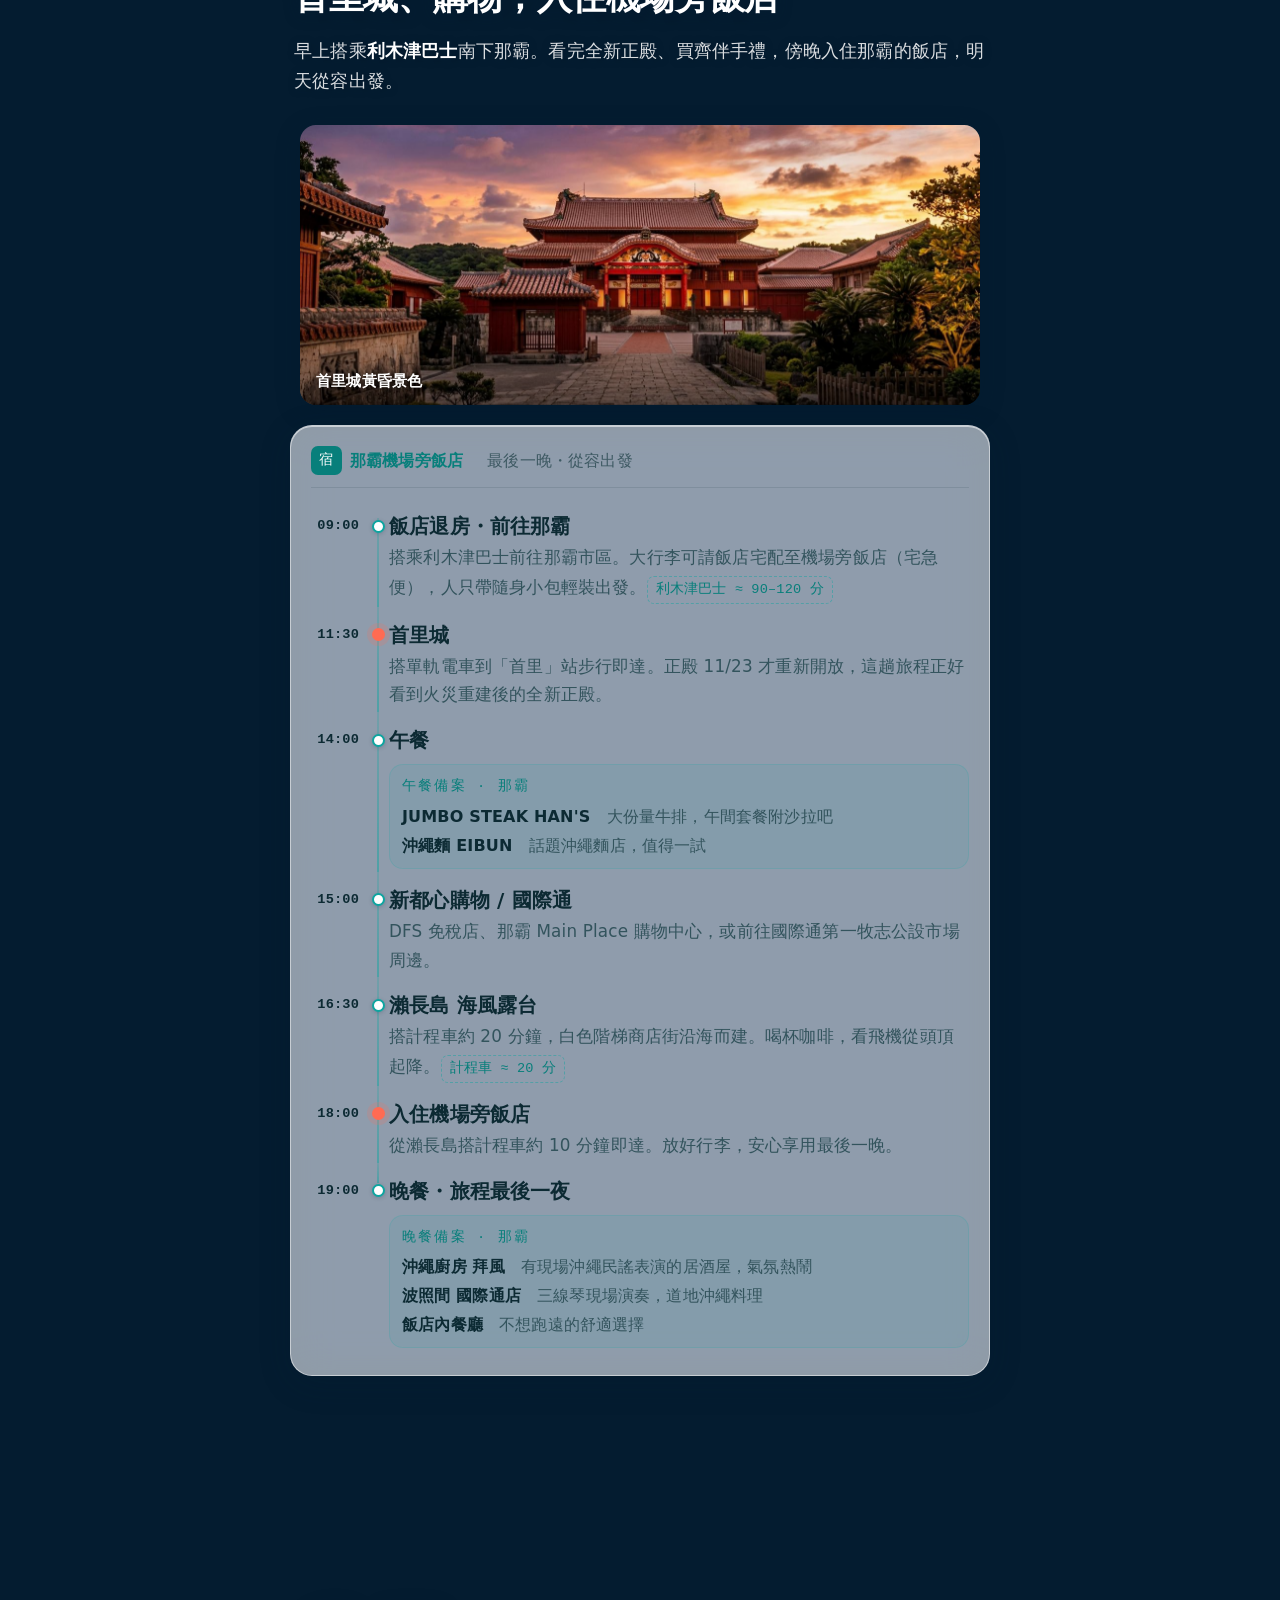
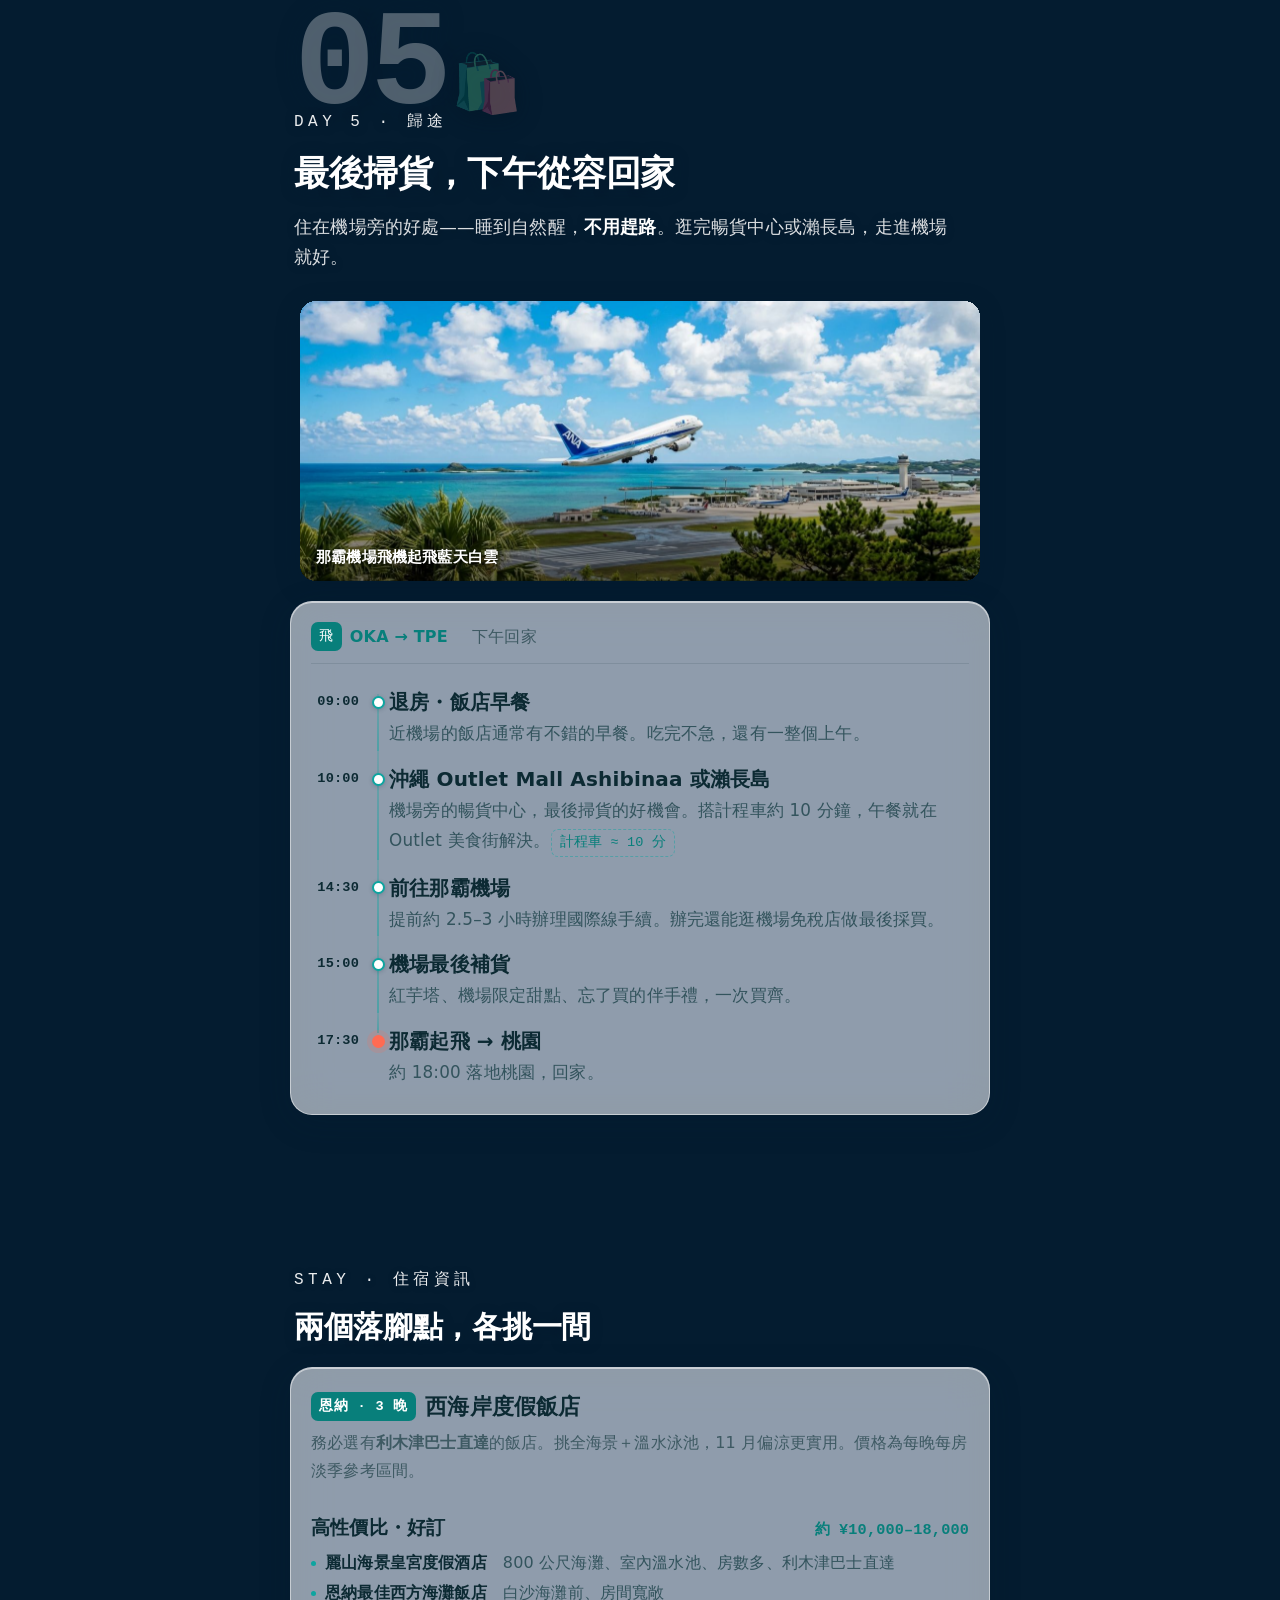
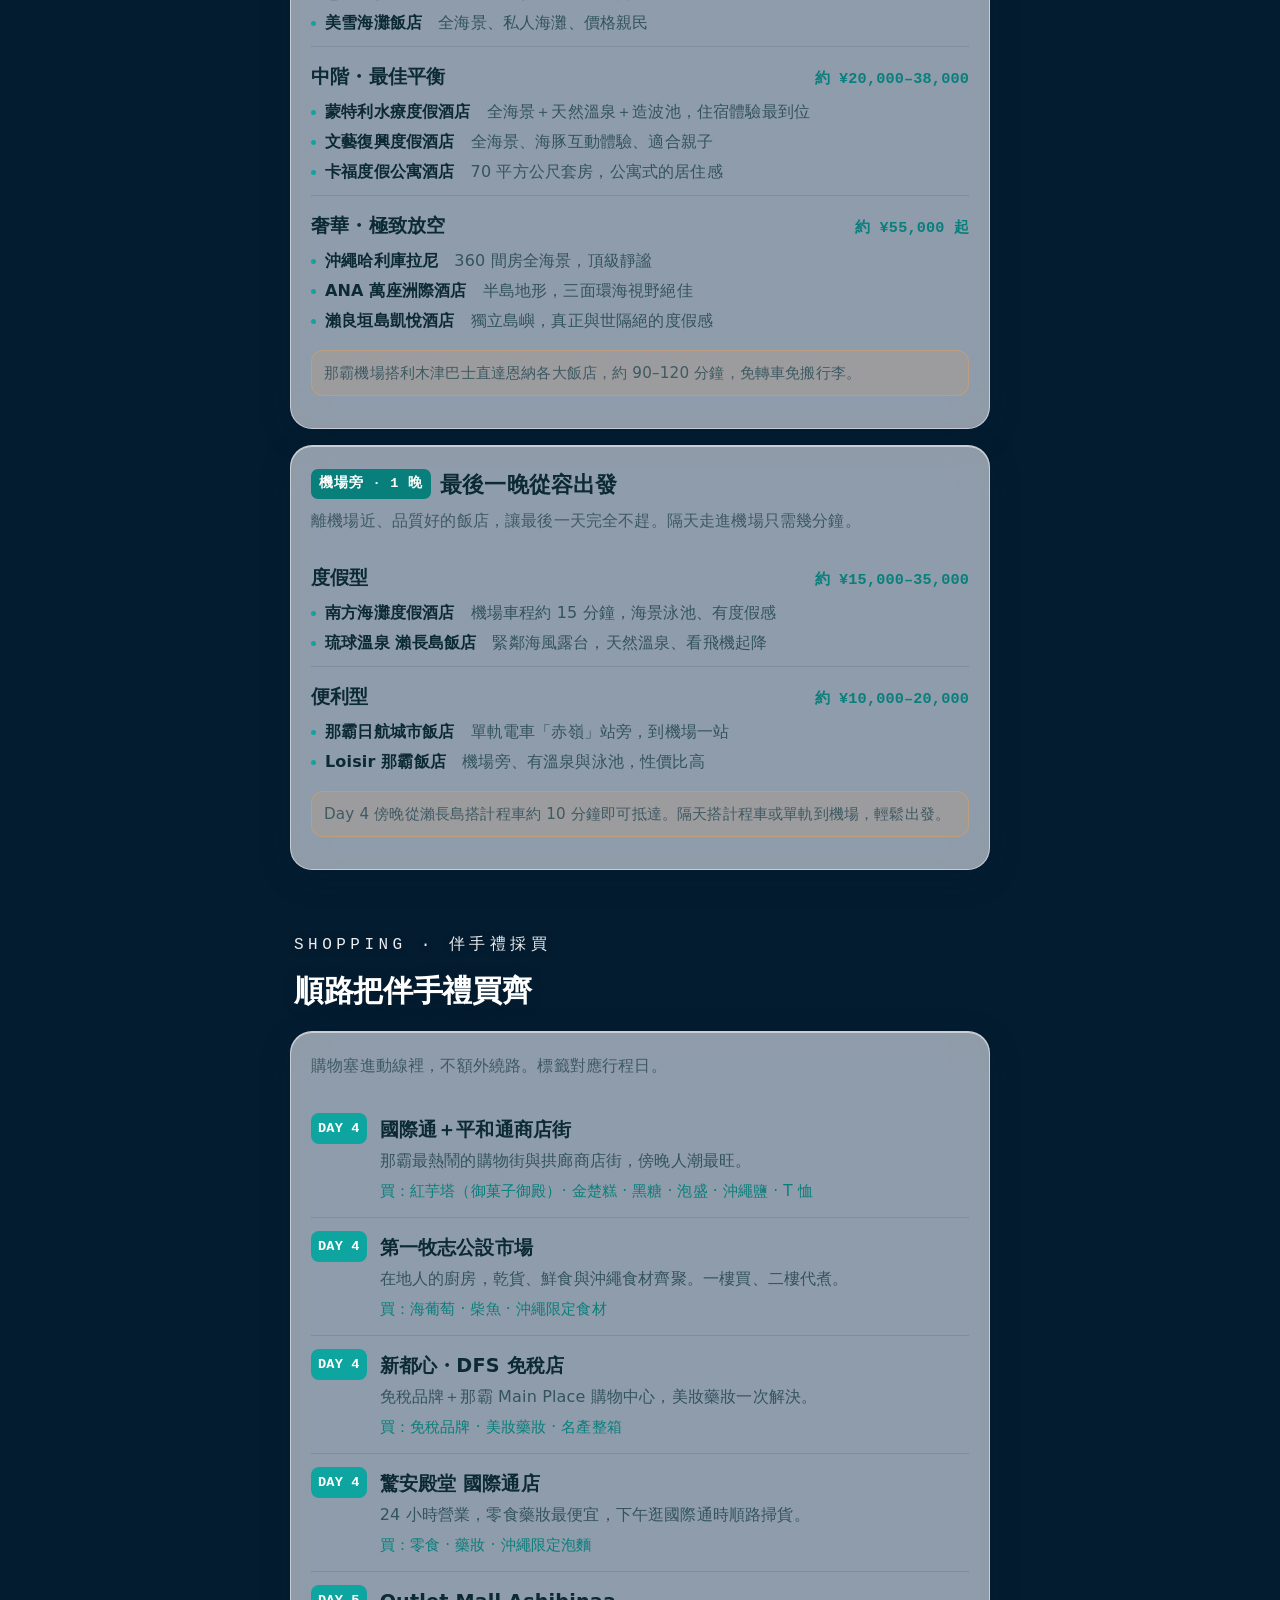
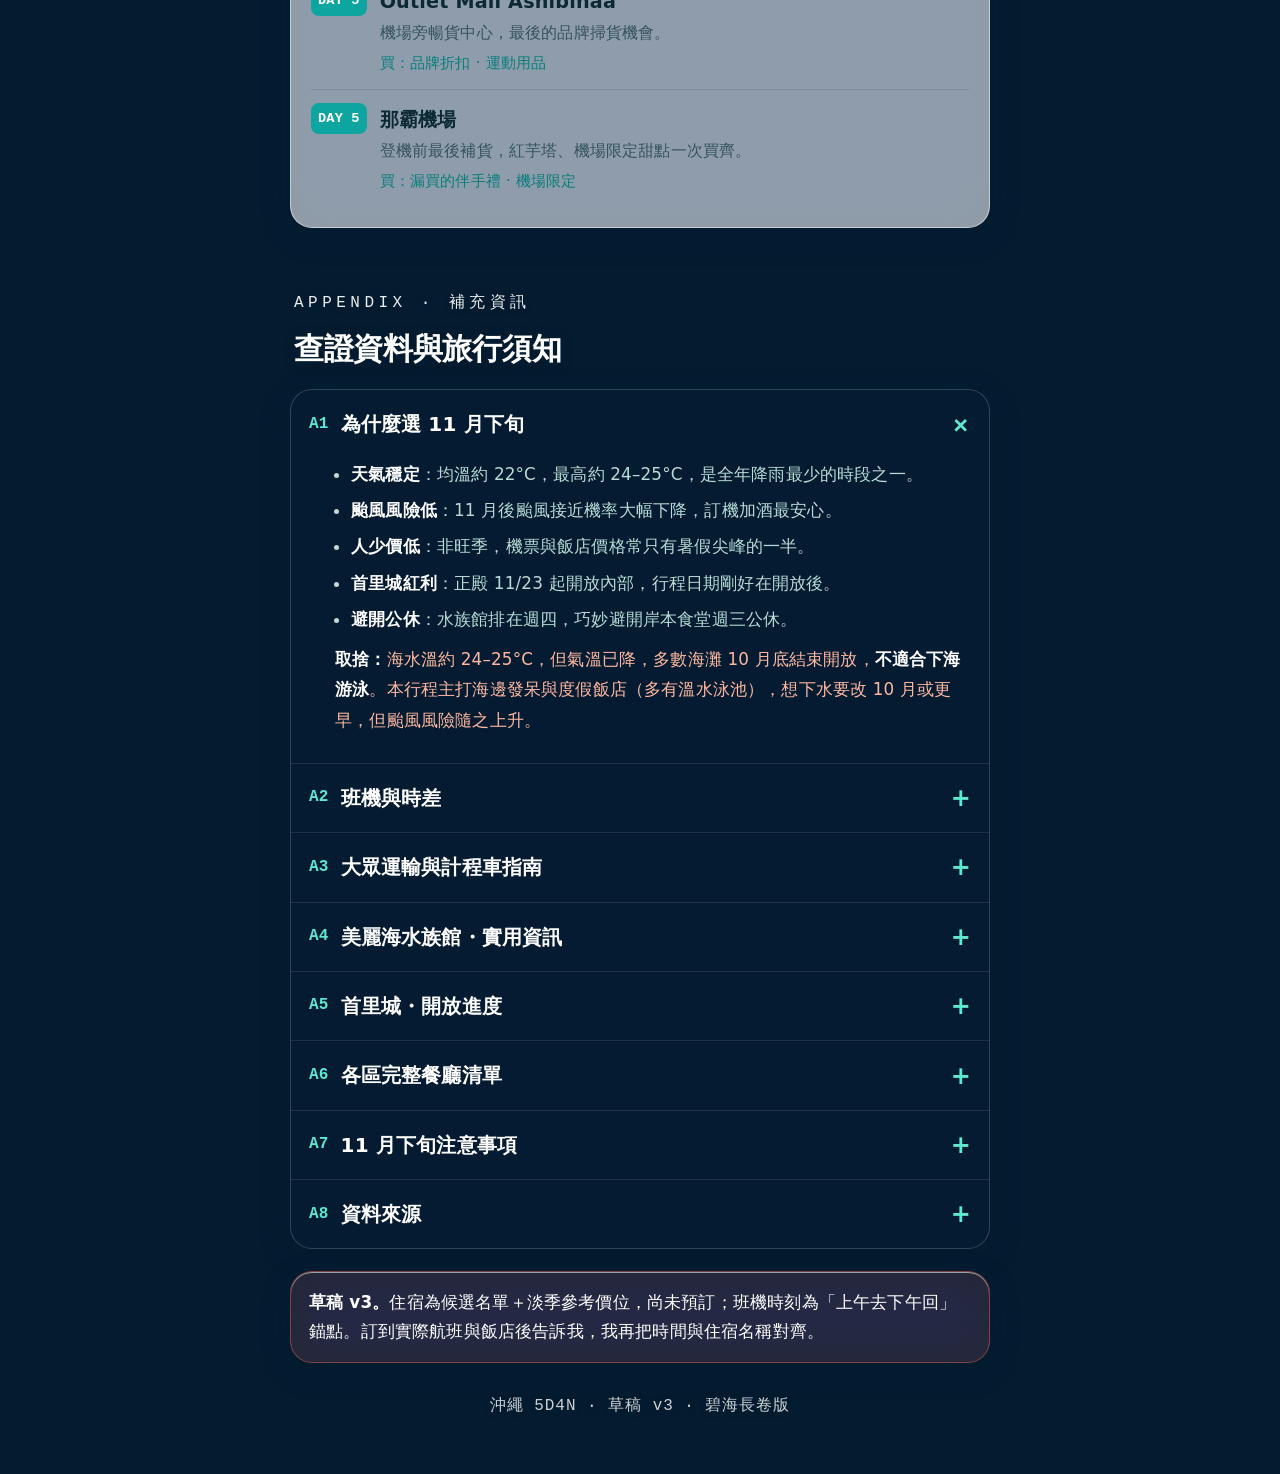
==== commit 5b9446f9: "feat: 旅行社署名改精緻排版、修正 hero 機票 pill 手機斷行 - 和歌山結尾「長肜旅行社」改為金色髮絲線＋菱形飾符的置中署名版式：   大字距白字社名、mono 字距副標，取代原本的整條" ====
--- a/2026okinawa/index.html
+++ b/2026okinawa/index.html
@@ -236,6 +236,7 @@
     .stop .time{width:38px;font-size:.78rem;}
     .scene img{height:200px;}
     .hero .glass{padding:26px 20px 24px;}
+    .seg span{white-space:nowrap;font-size:.88rem;padding:7px 11px;}
   }
 </style>
 </head>
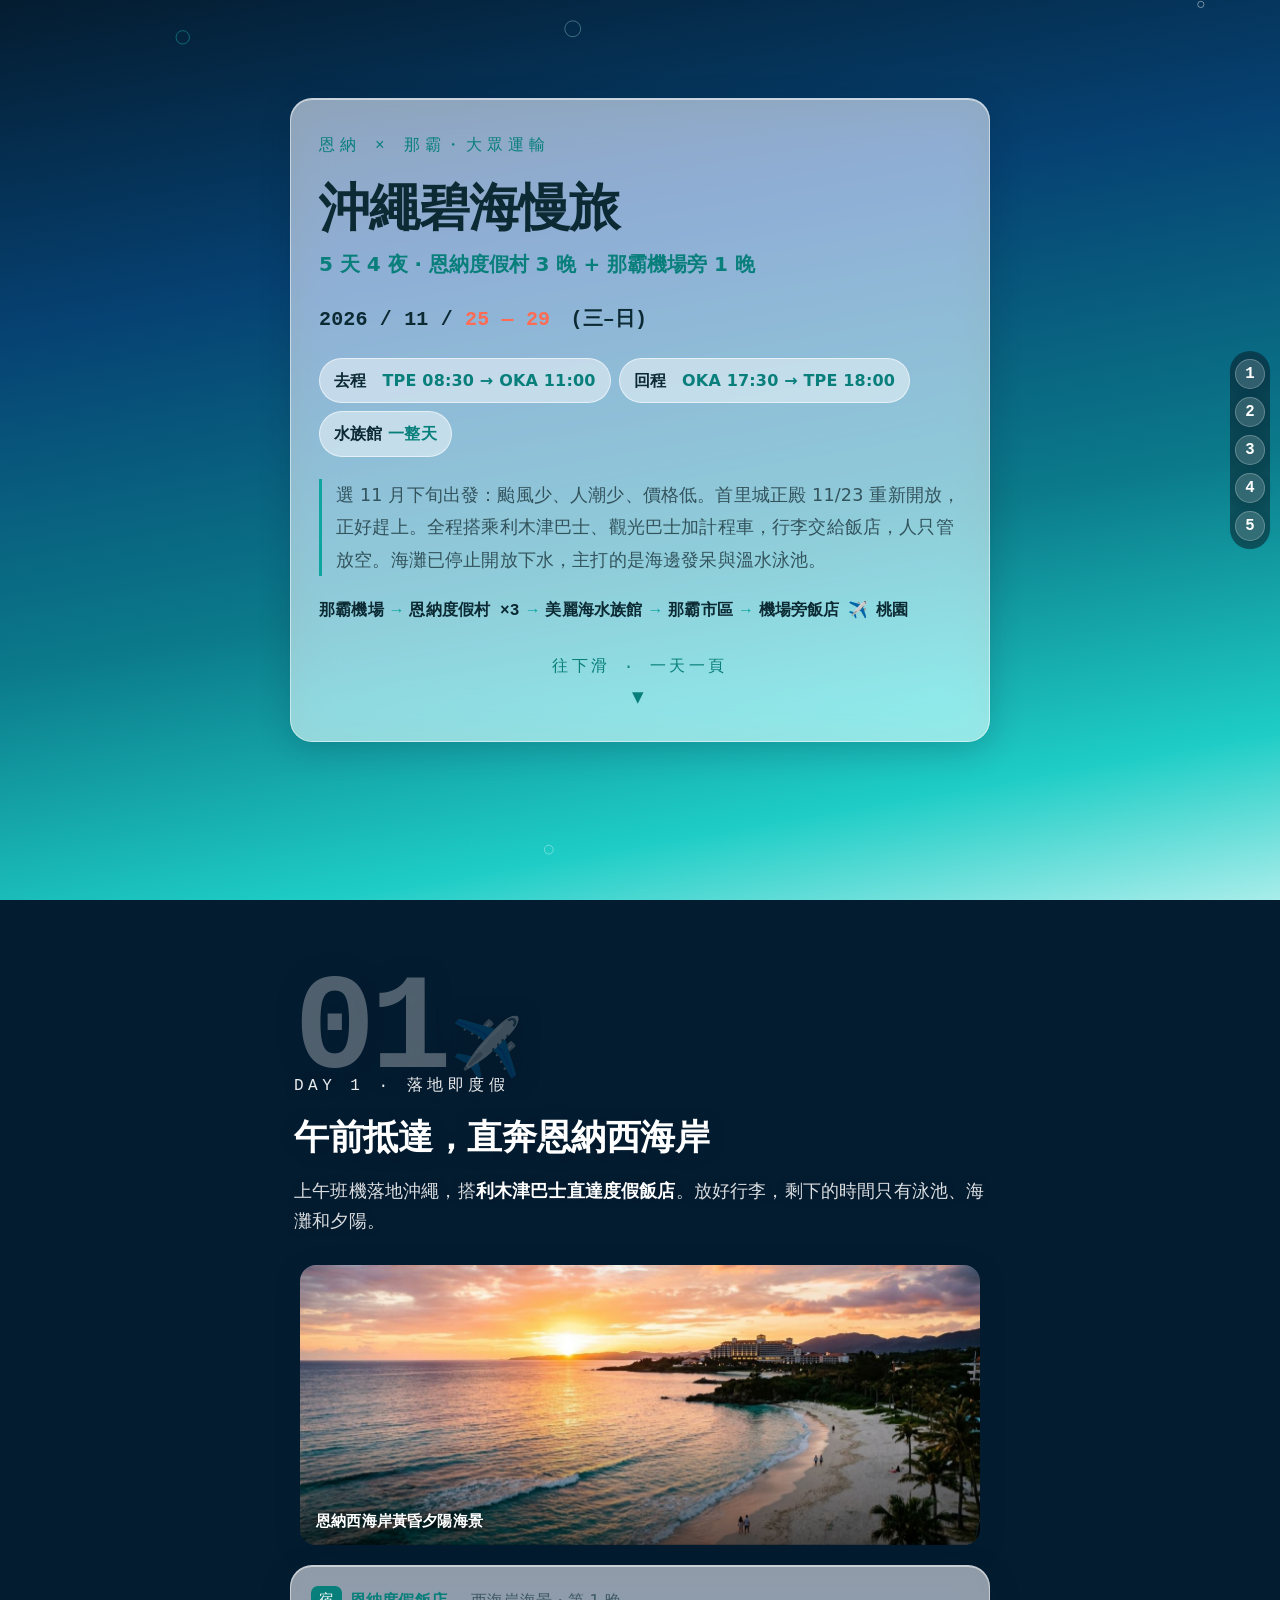
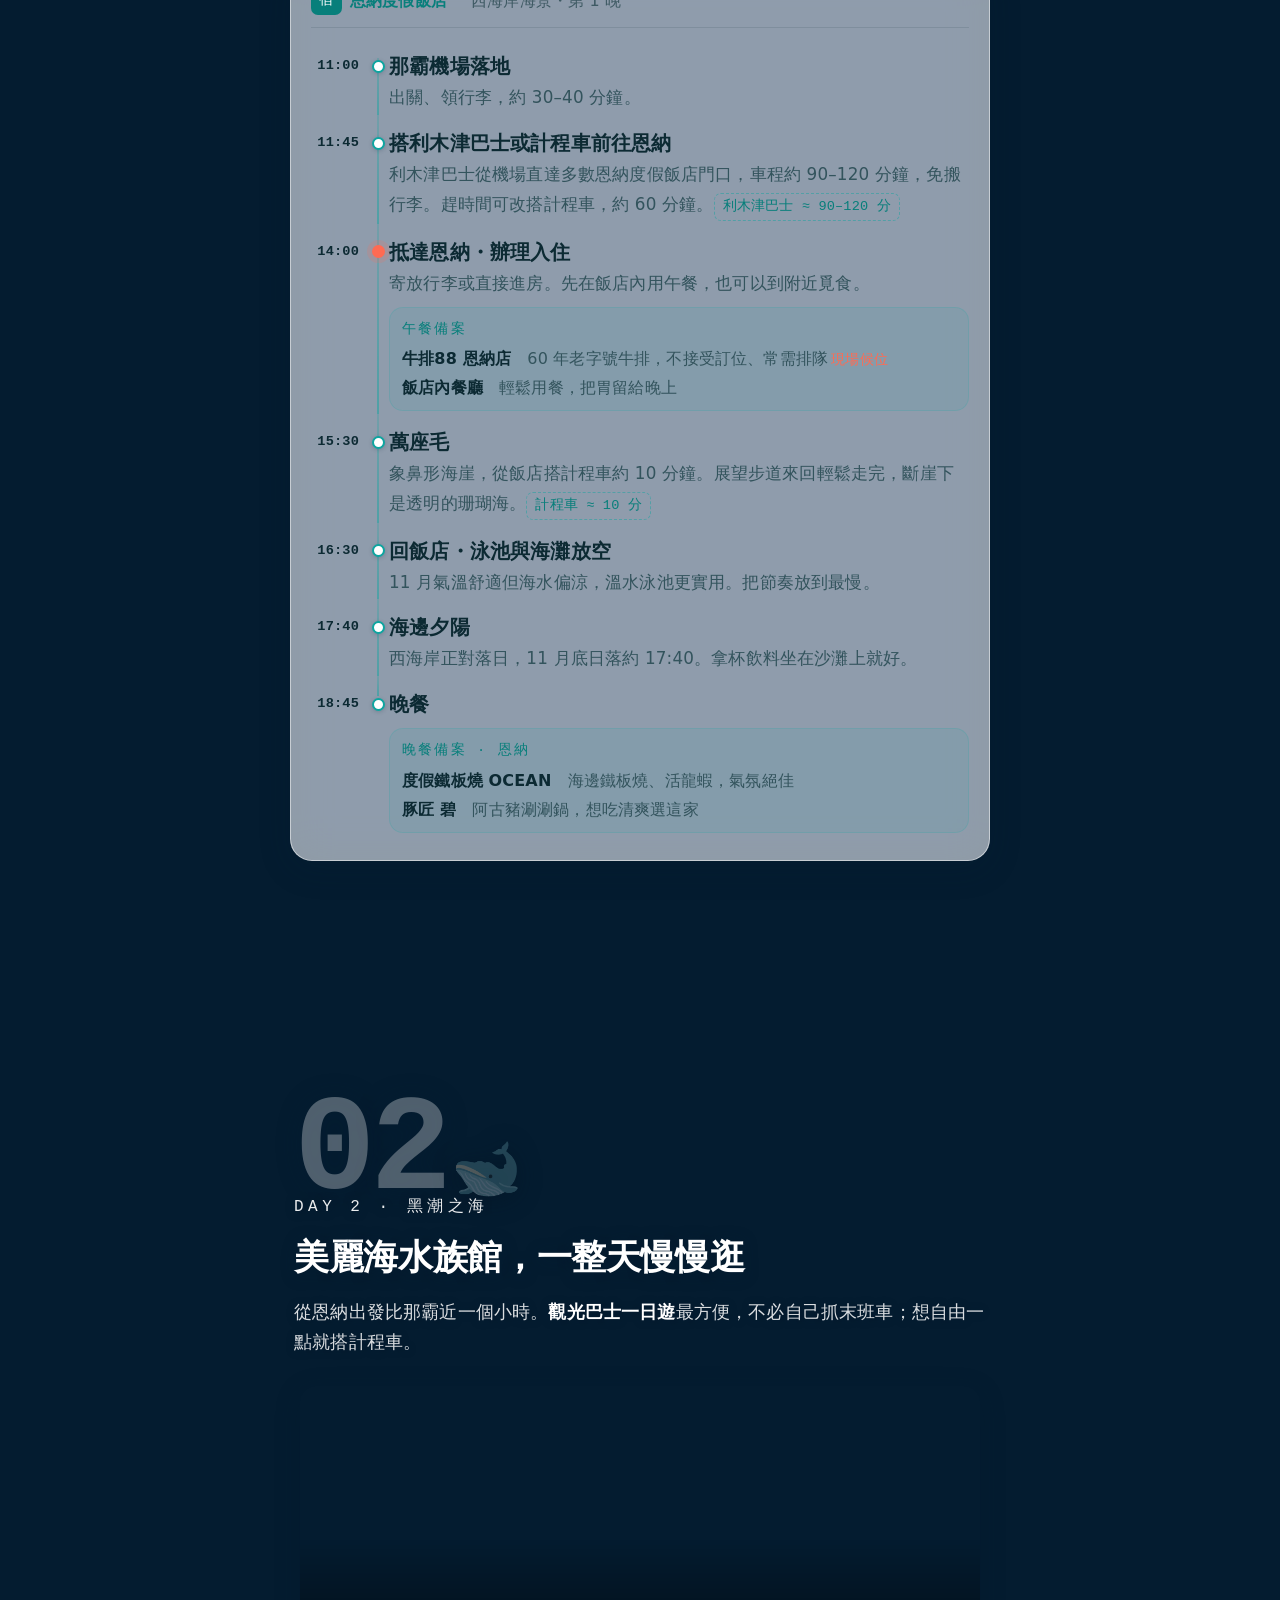
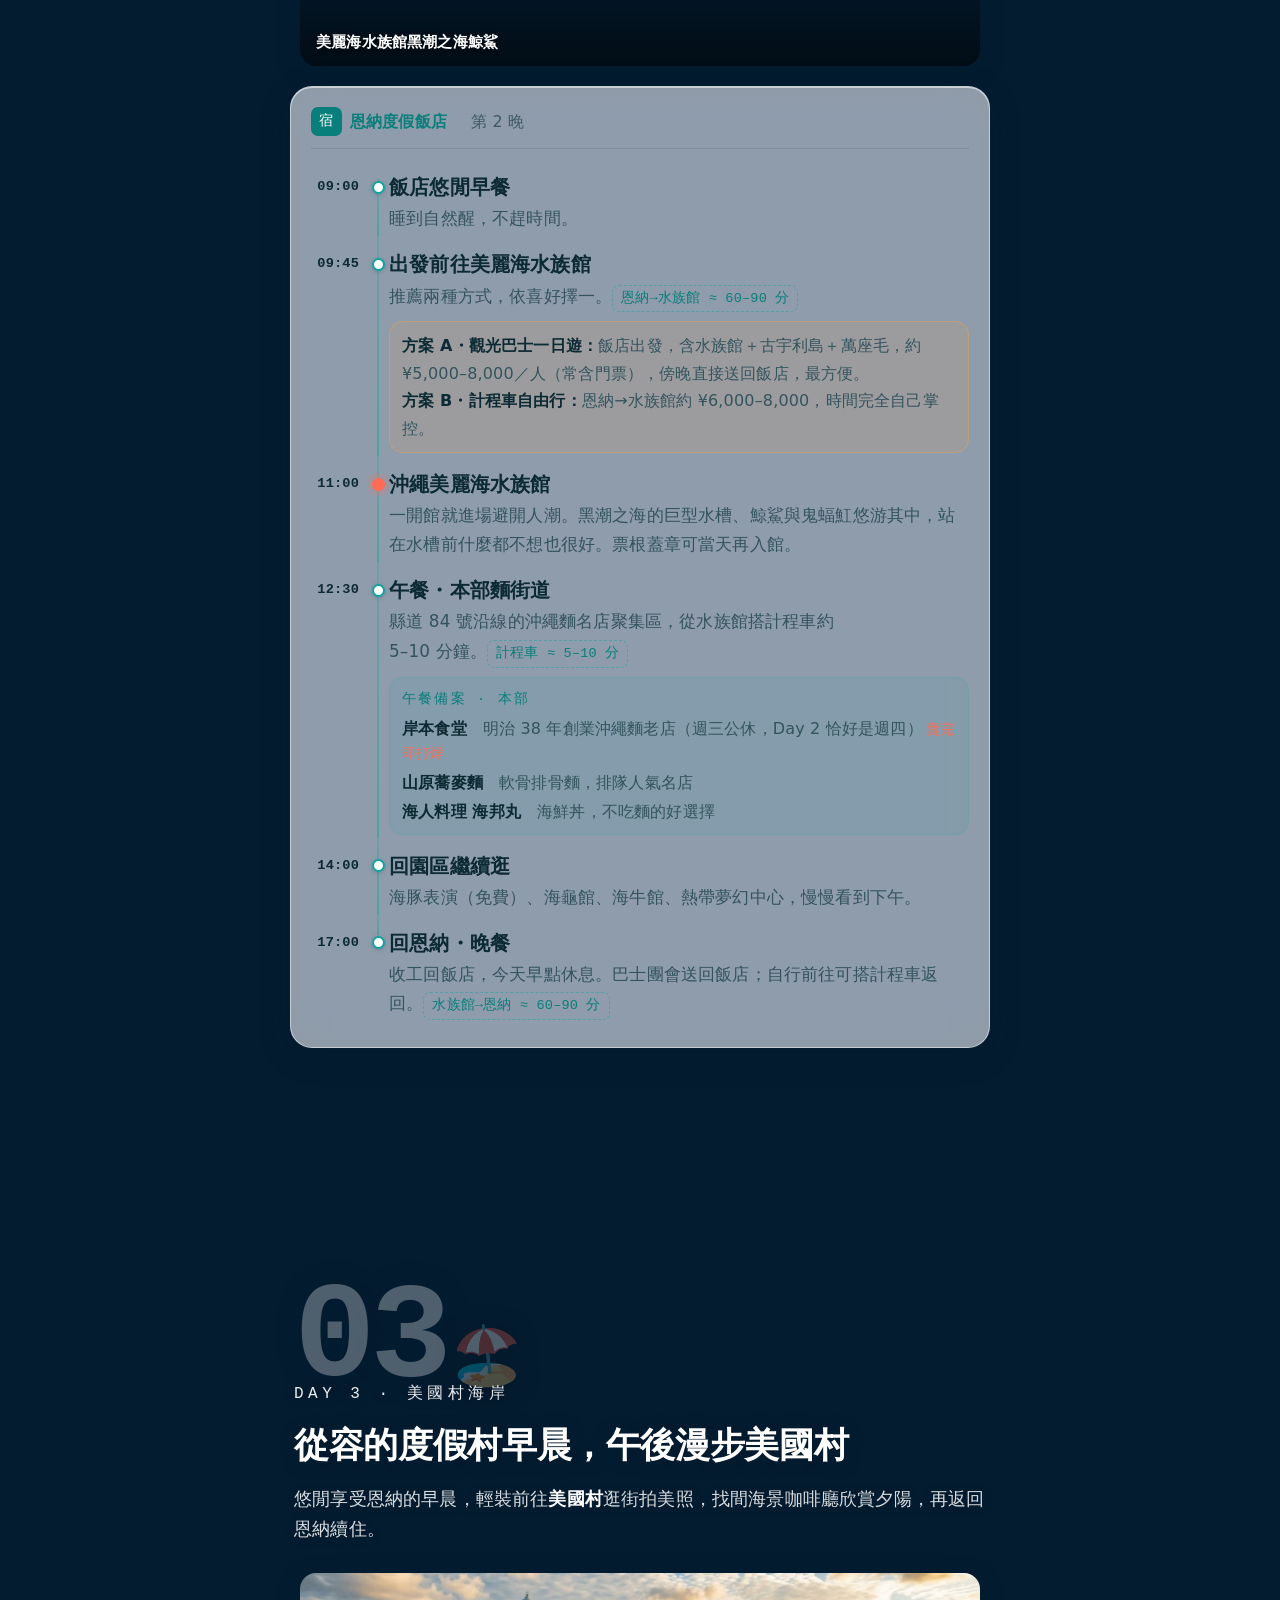
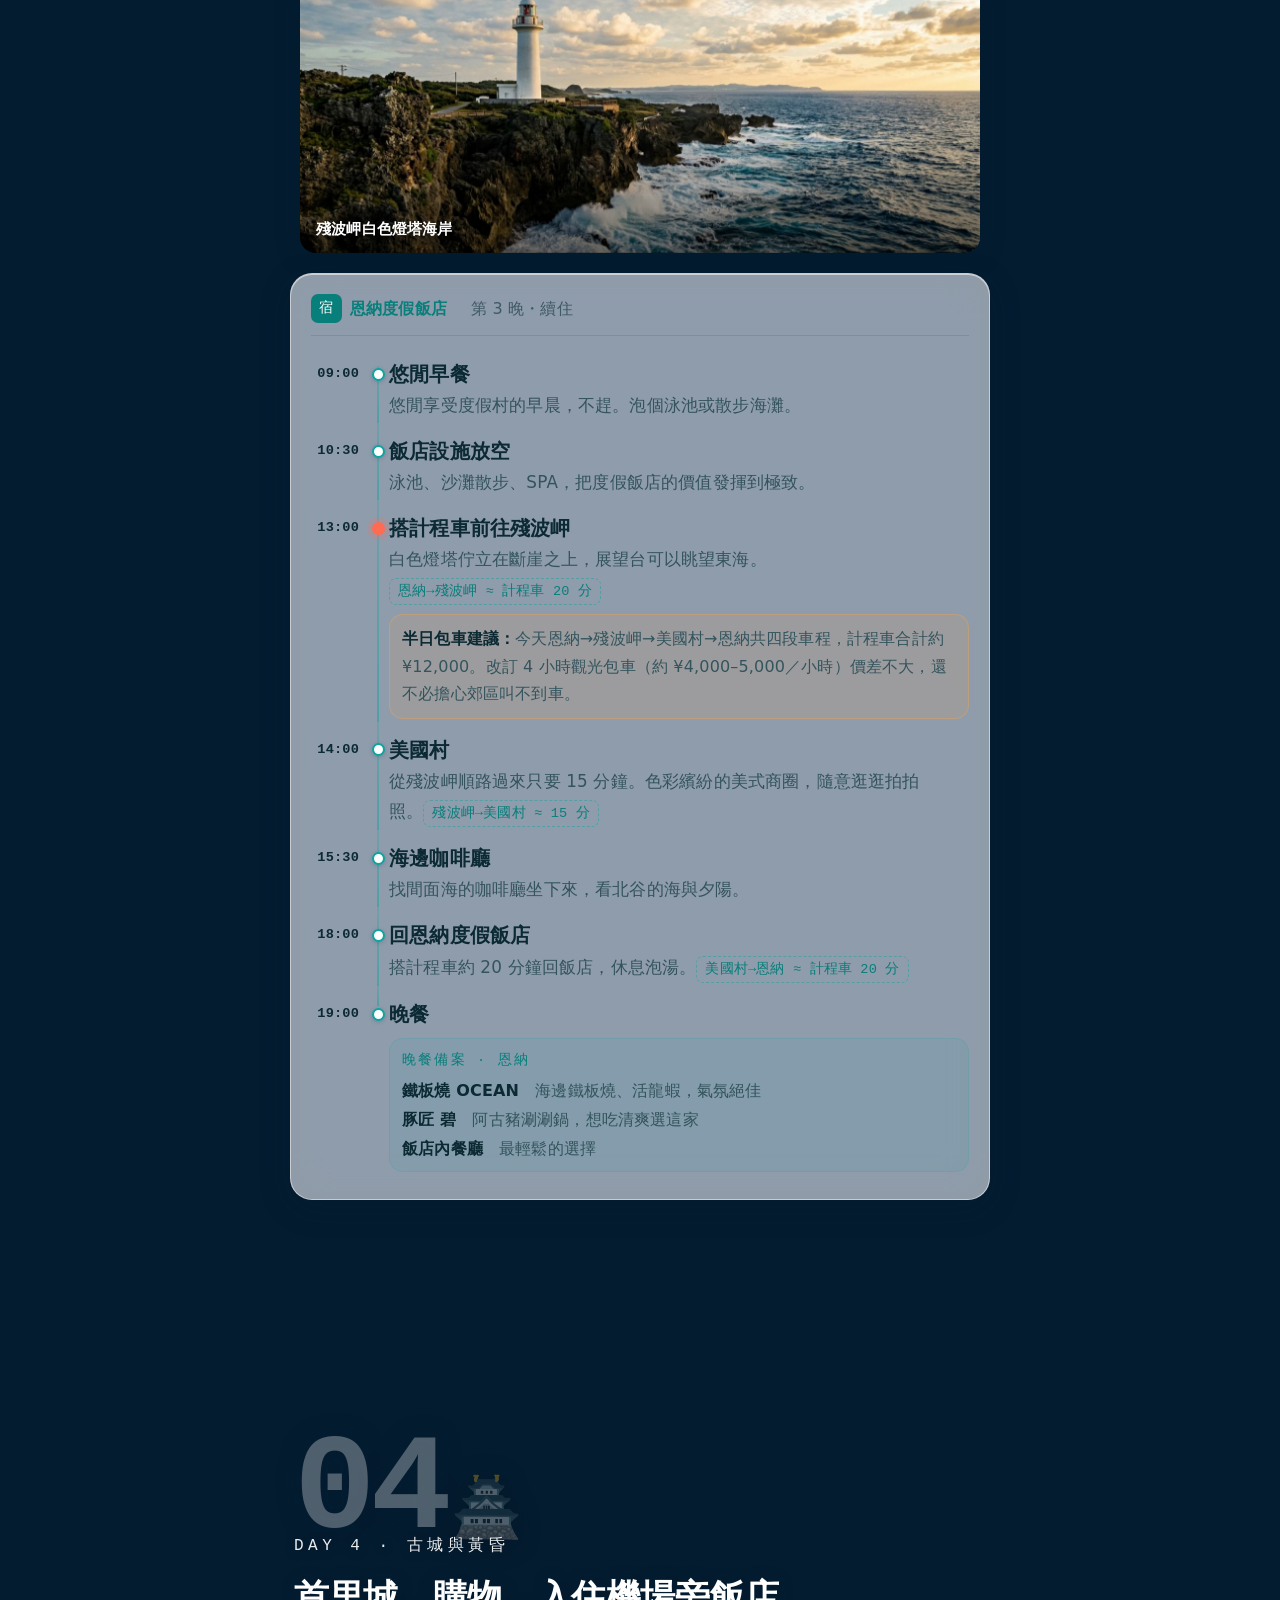
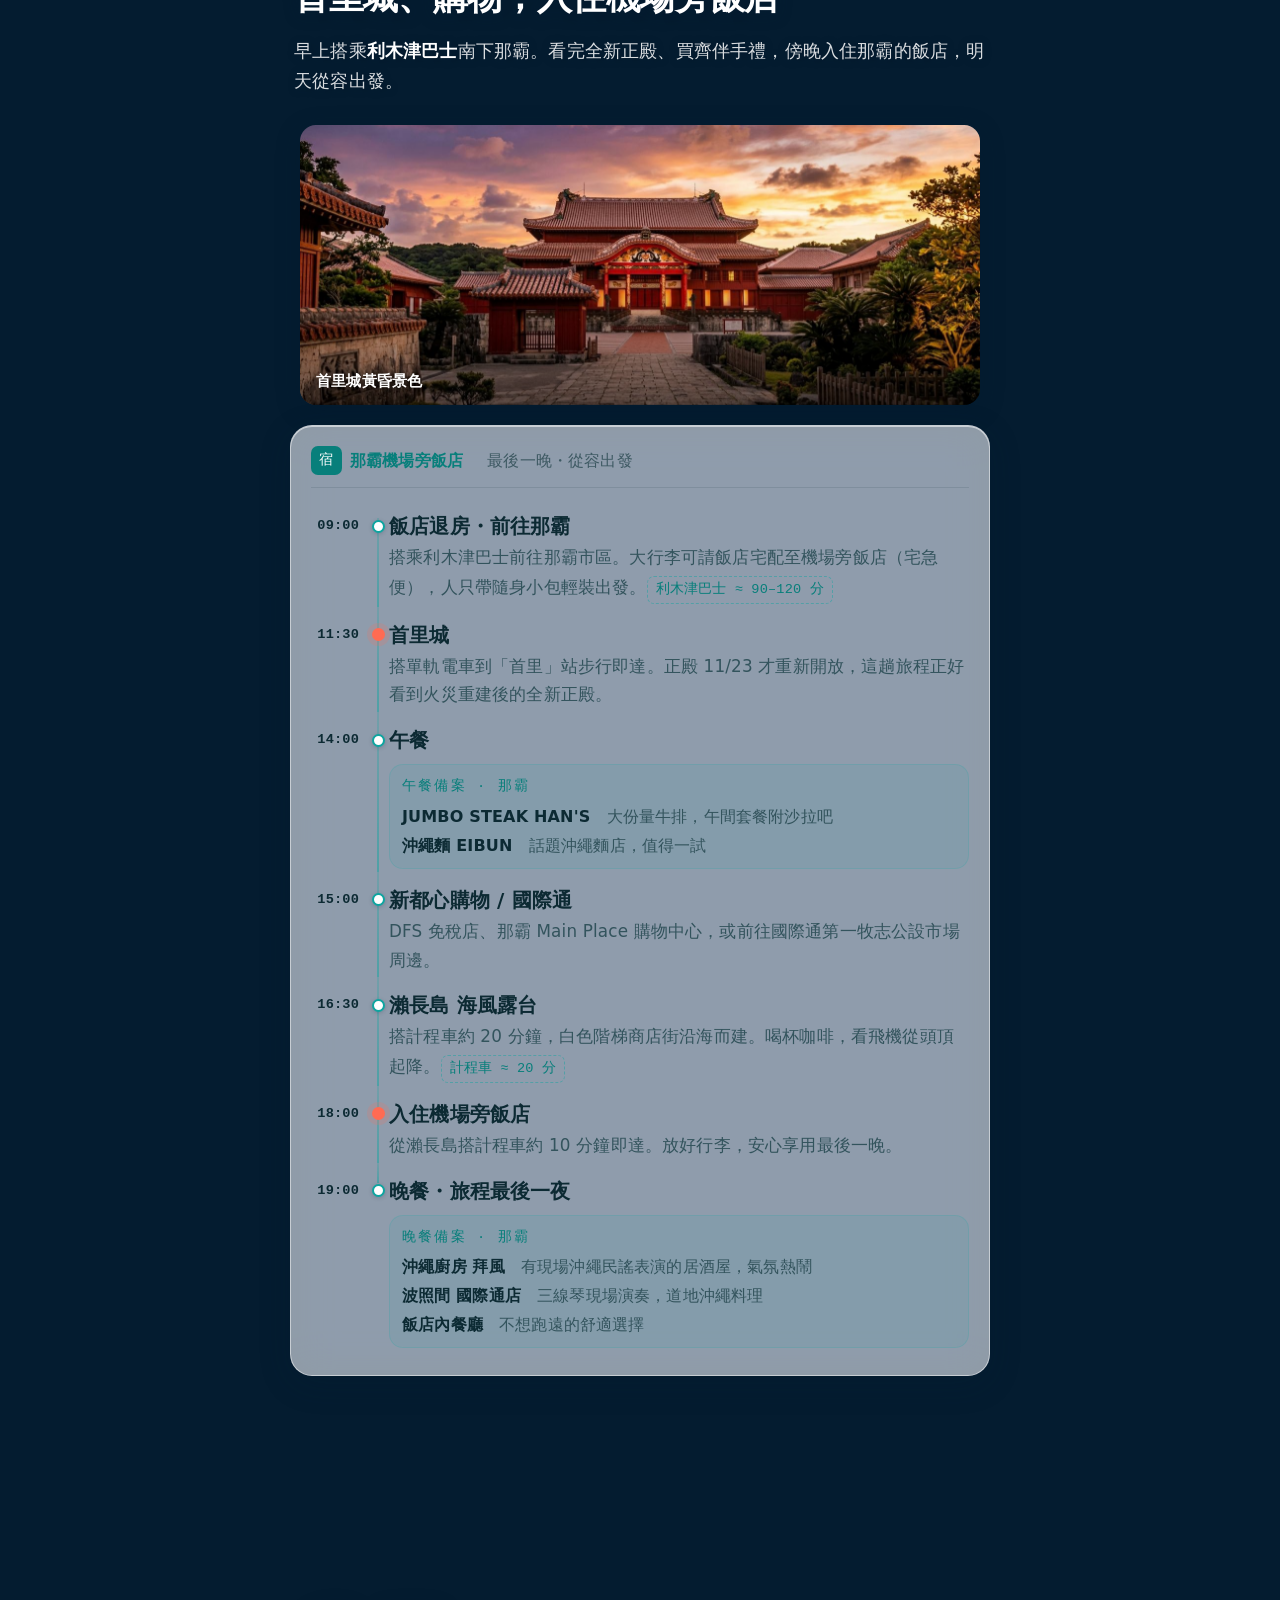
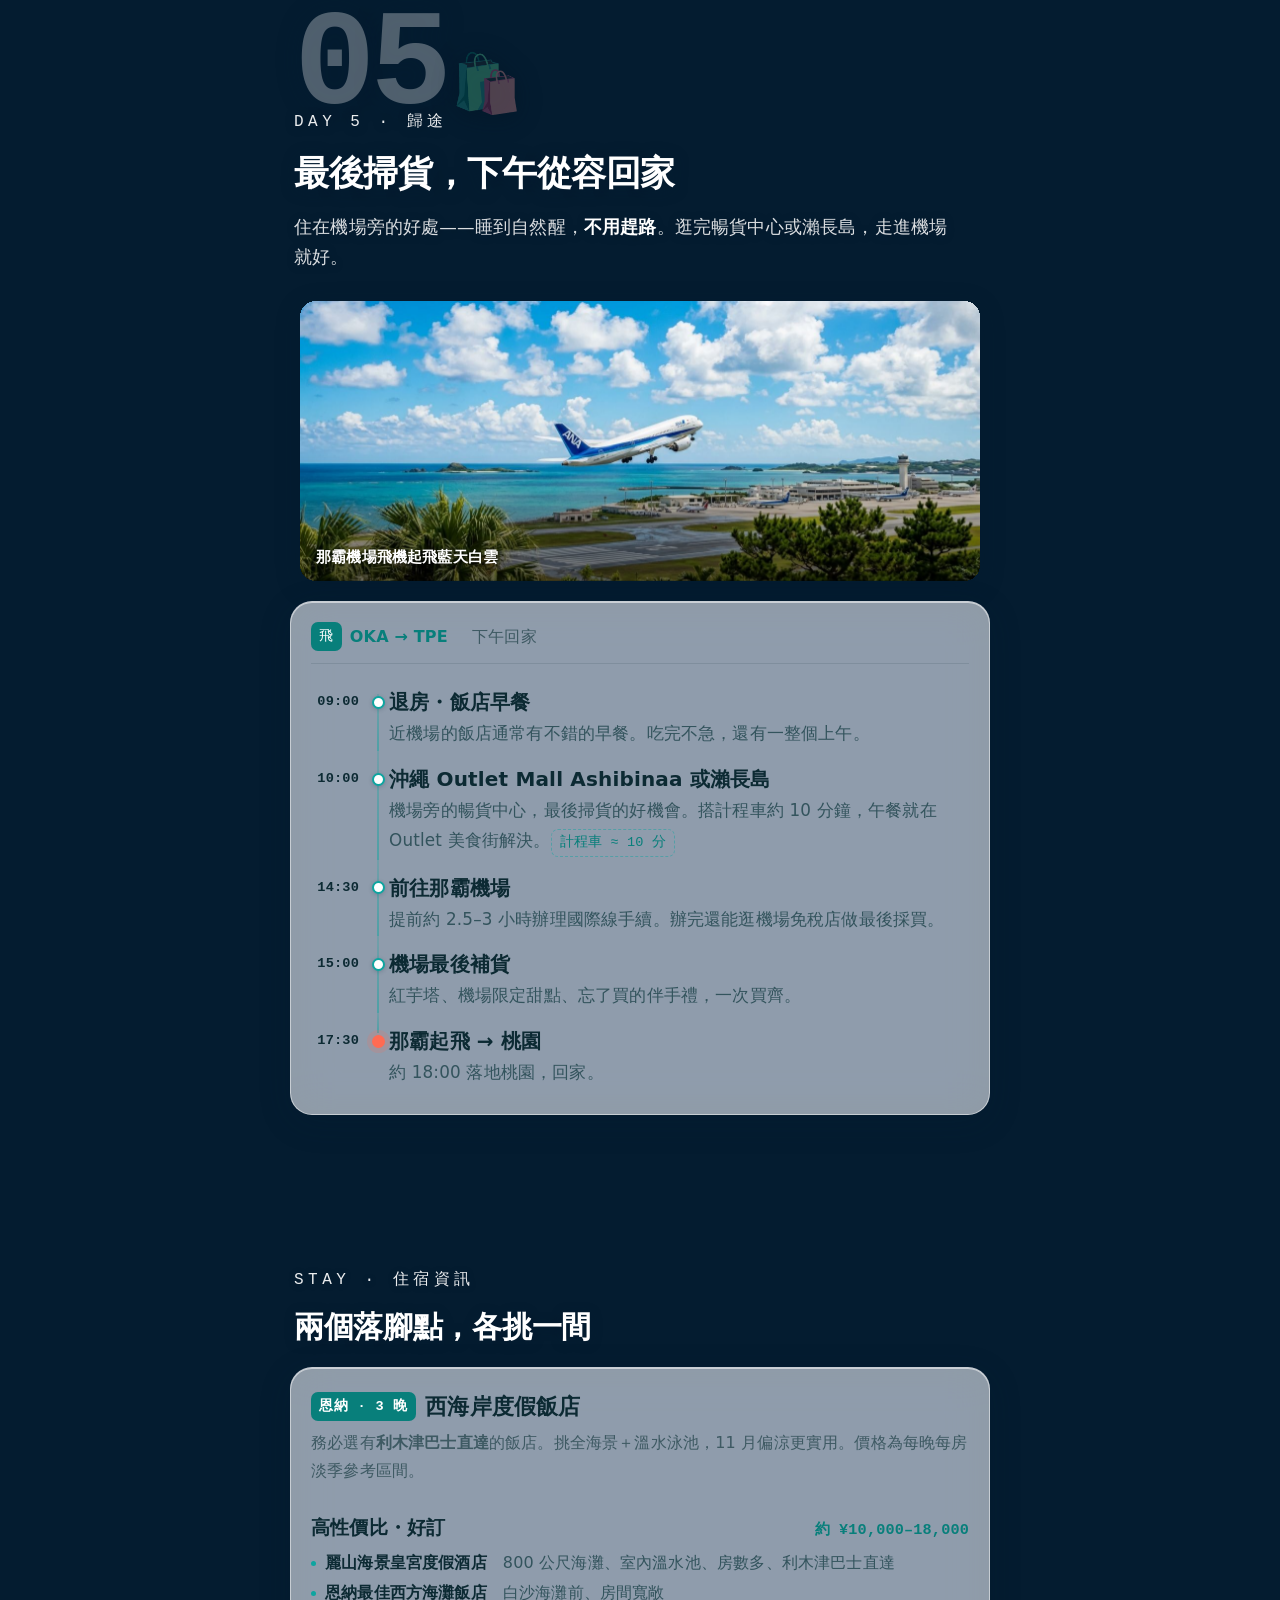
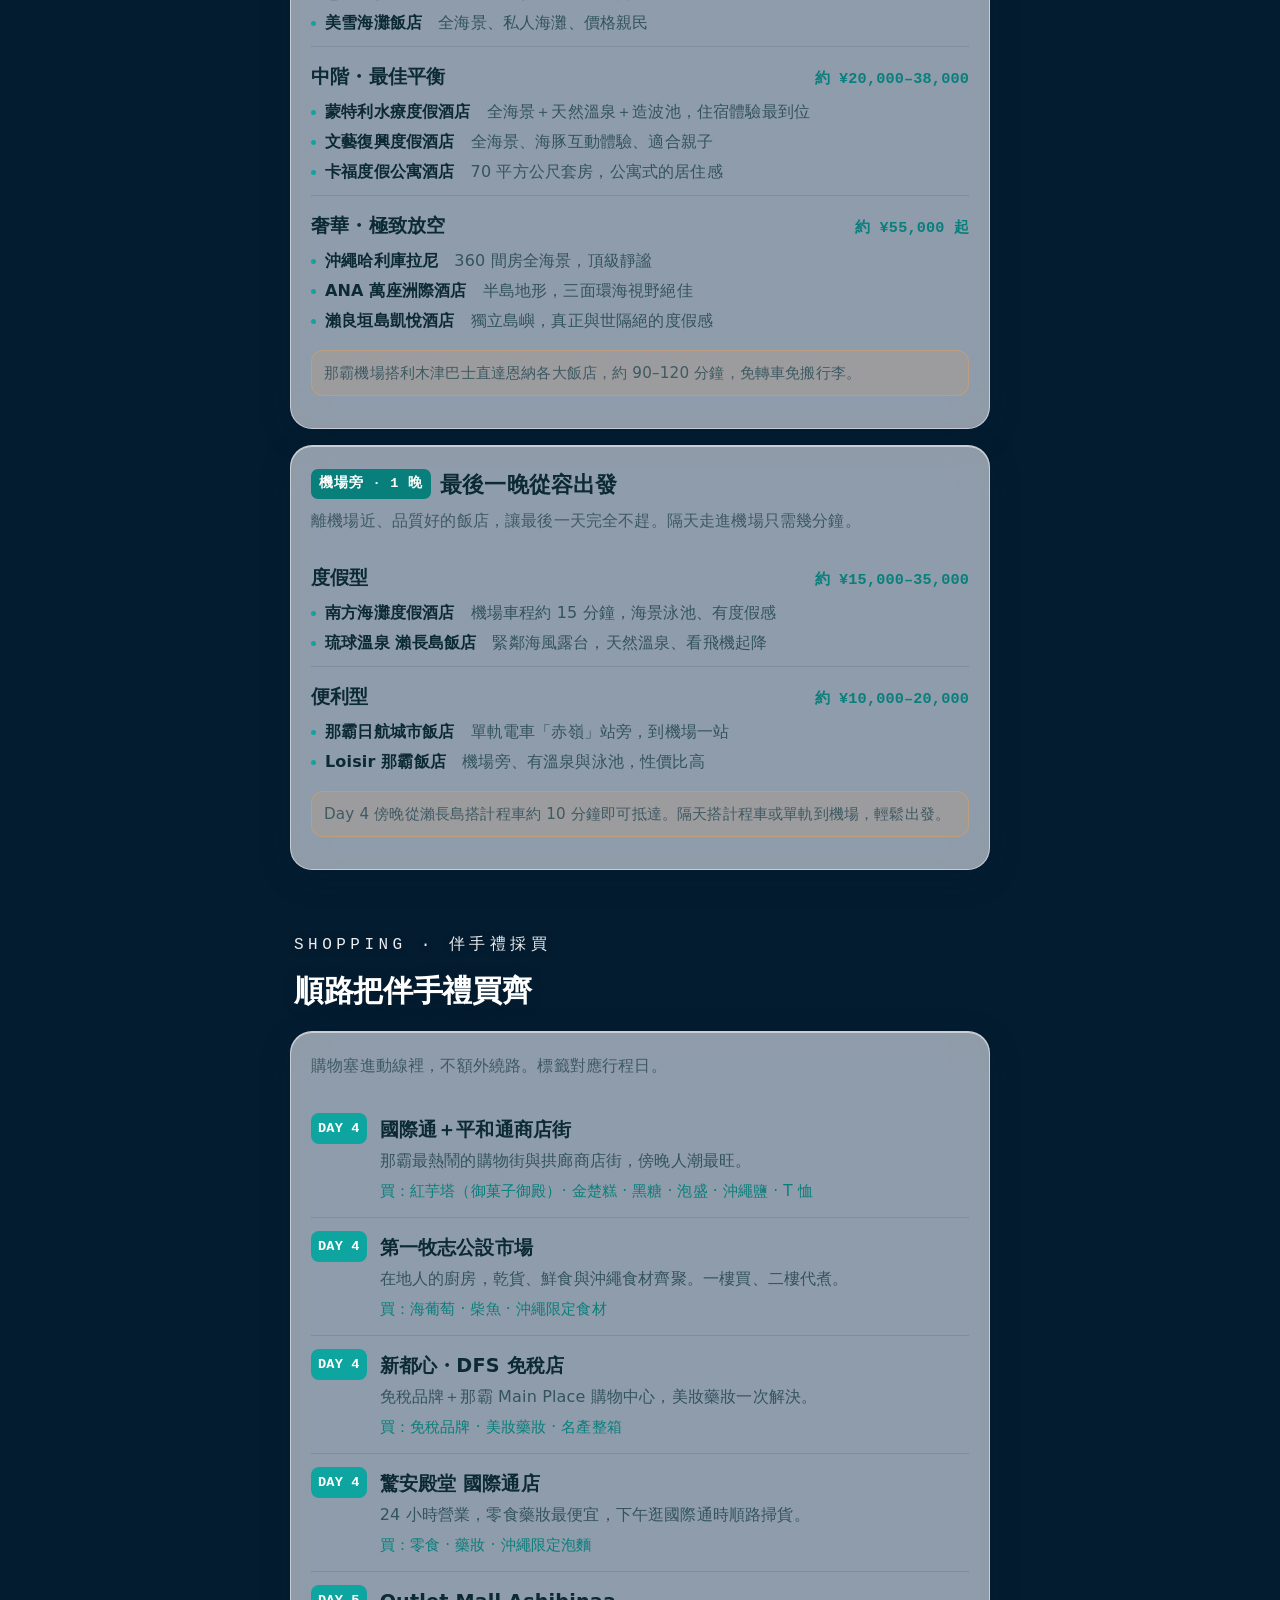
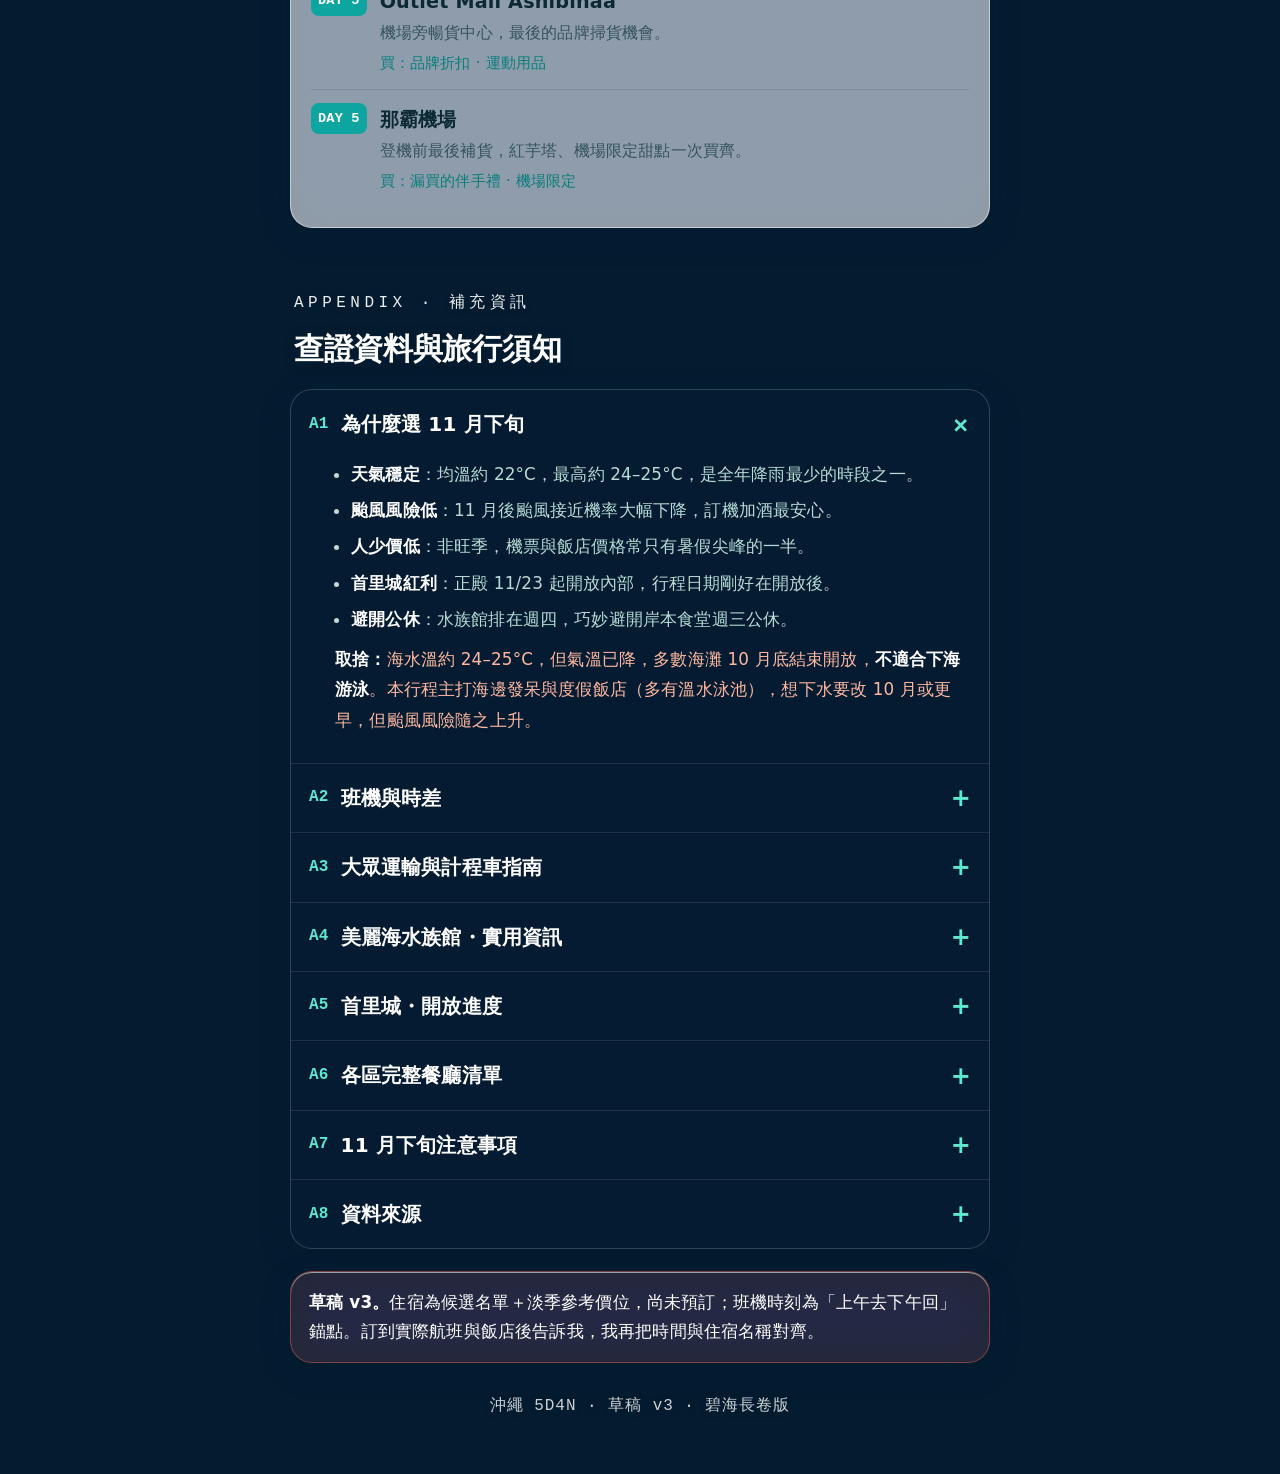
==== commit a3fd5b60: "fix: hero eyebrow 改純地名並修手機斷行 - 和歌山「Wakayama · 白濱川久 · 秋楓」→「白濱 × 那智 × 和歌山・秋楓」：   拿掉突兀的英文、旅館名不再與地名混排 - " ====
--- a/2026okinawa/index.html
+++ b/2026okinawa/index.html
@@ -237,6 +237,7 @@
     .scene img{height:200px;}
     .hero .glass{padding:26px 20px 24px;}
     .seg span{white-space:nowrap;font-size:.88rem;padding:7px 11px;}
+    .eyebrow{letter-spacing:.16em;white-space:nowrap;}
   }
 </style>
 </head>
@@ -256,7 +257,7 @@
 <!-- ============ HERO ============ -->
 <header class="hero" data-day="hero"><div class="wrap reveal">
   <div class="glass">
-    <p class="eyebrow">Okinawa · 恩納 × 那霸 · 大眾運輸</p>
+    <p class="eyebrow">恩納 × 那霸・大眾運輸</p>
     <h1>沖繩碧海慢旅<small>5 天 4 夜 ‧ 恩納度假村 3 晚 + 那霸機場旁 1 晚</small></h1>
     <p class="dates">2026 / 11 / <b>25 — 29</b>　(三–日)</p>
     <div class="seg">
